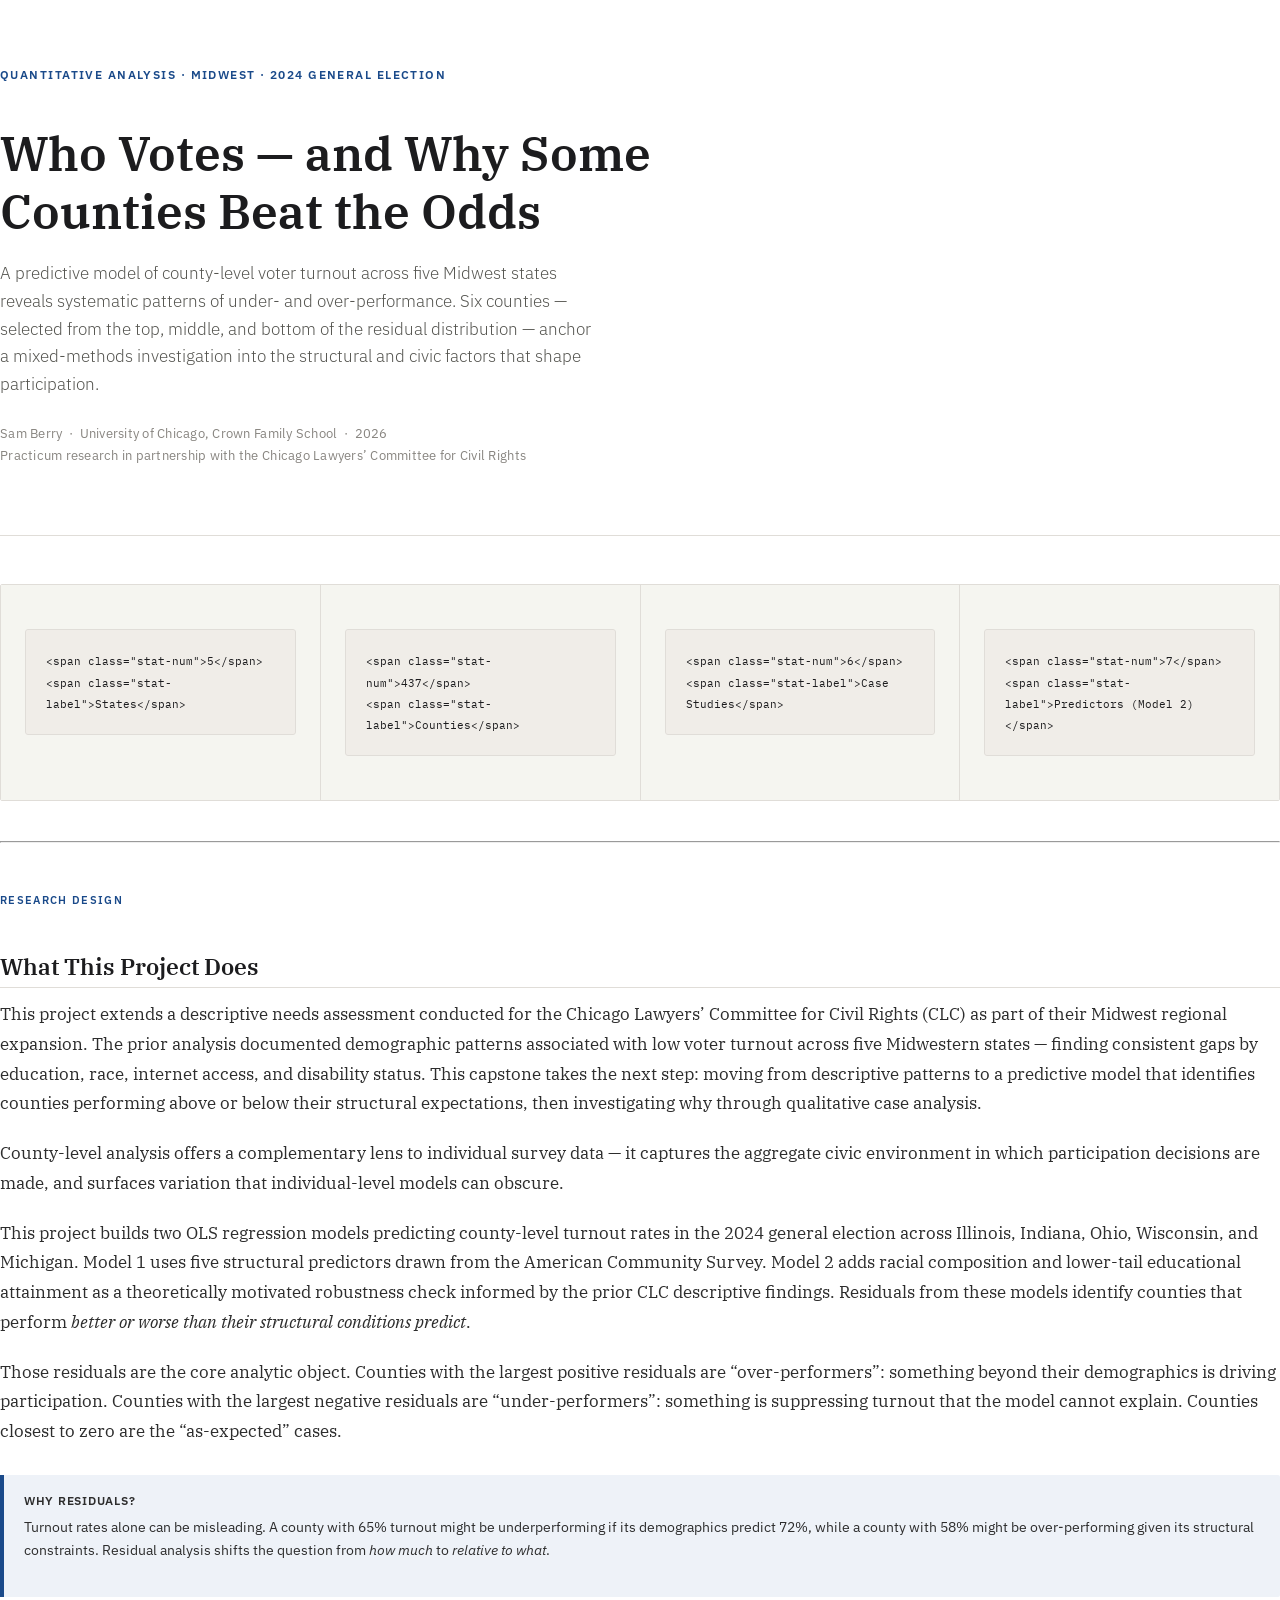
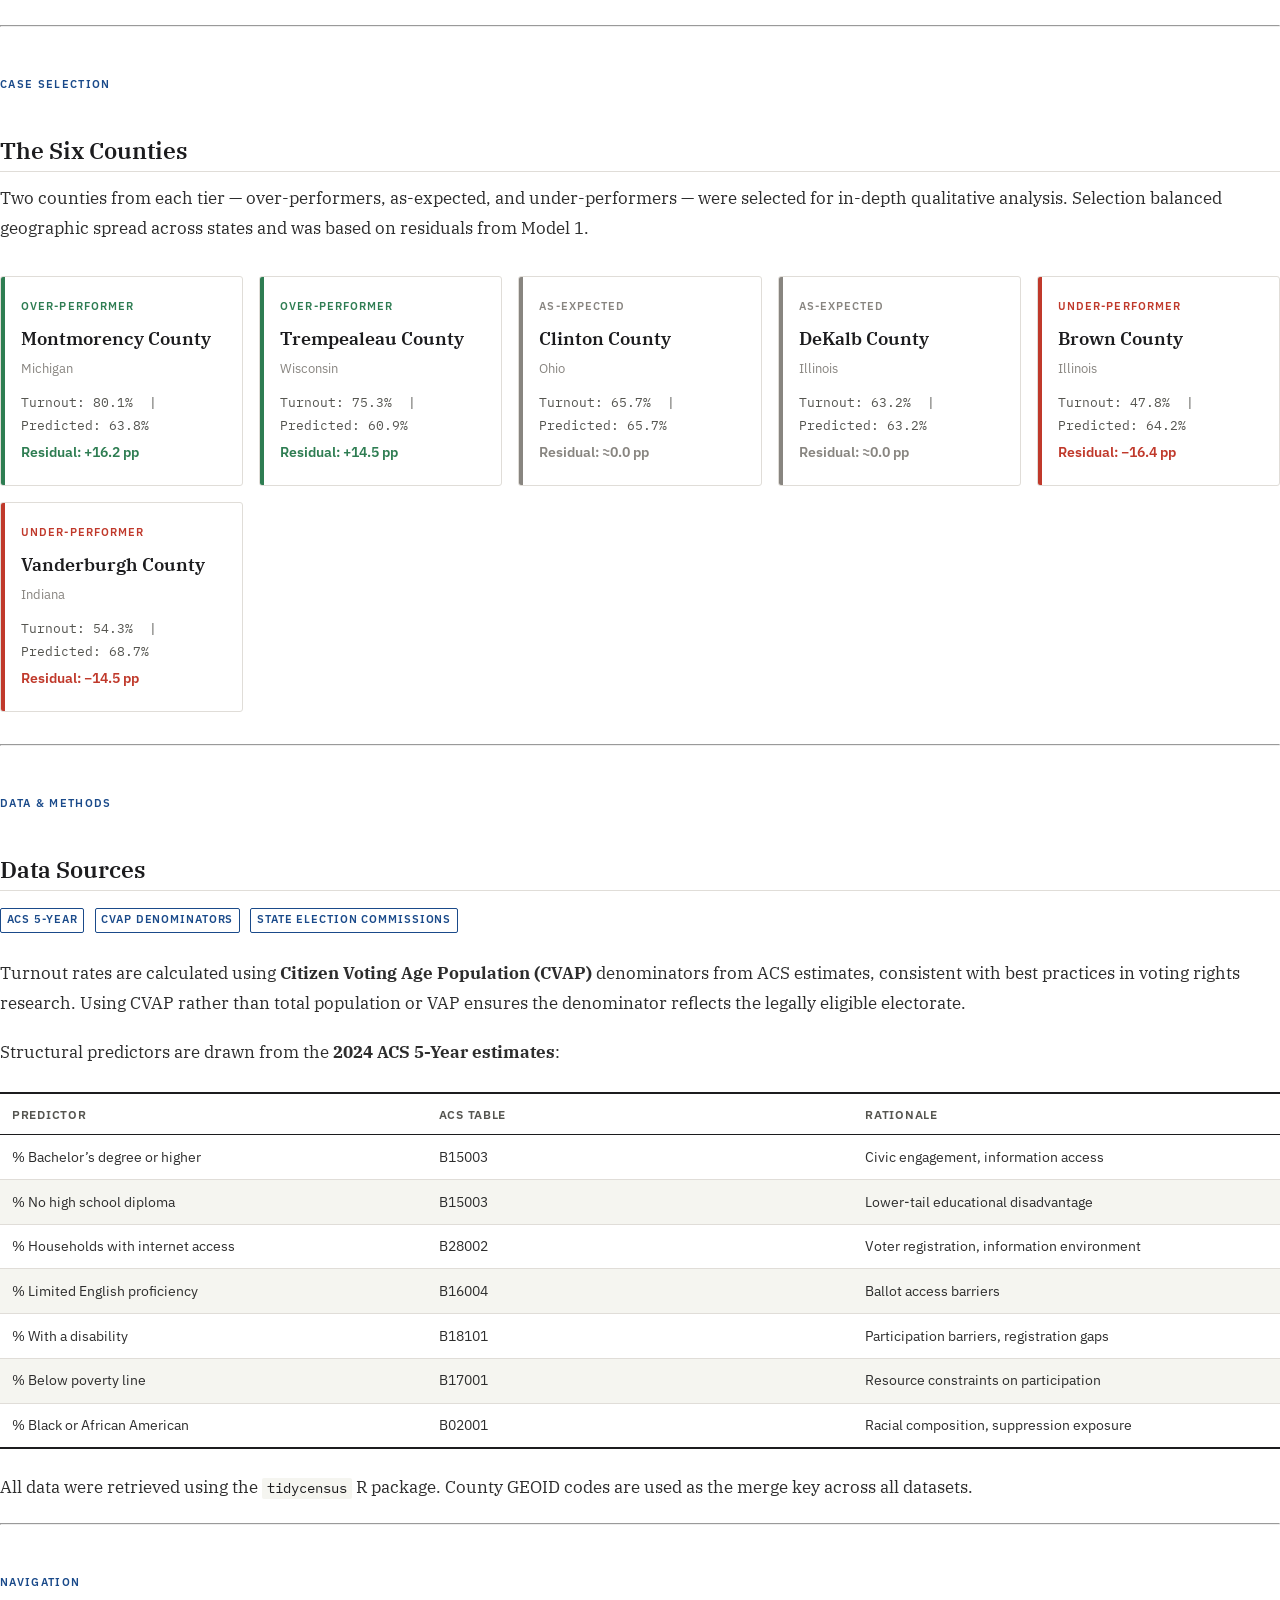
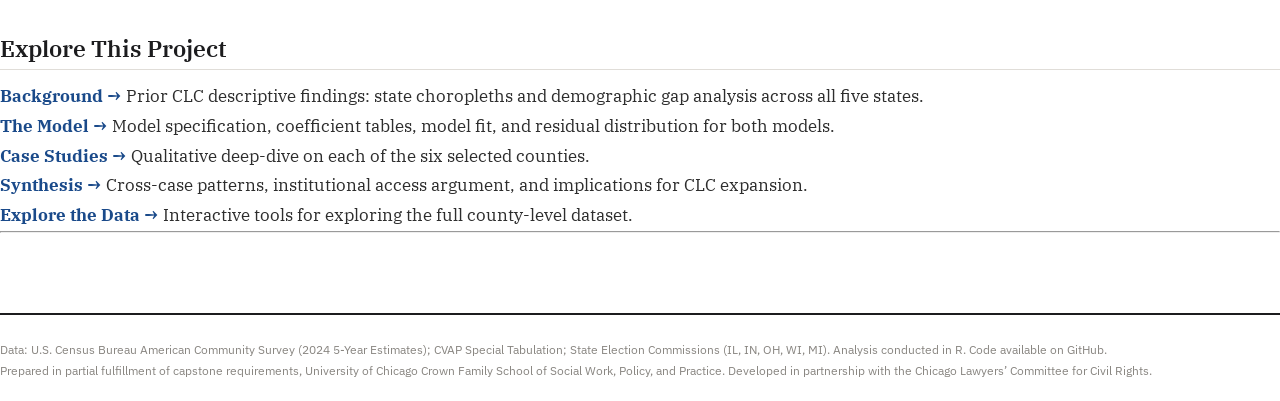
==== docs/index.html @ 11d60433 "added synthesis and background" ====
<!DOCTYPE html>

<html>

<head>

<meta charset="utf-8" />
<meta name="generator" content="pandoc" />
<meta http-equiv="X-UA-Compatible" content="IE=EDGE" />

<meta name="viewport" content="width=device-width, initial-scale=1" />



<title>index.knit</title>

<script src="site_libs/header-attrs-2.30/header-attrs.js"></script>

<style type="text/css">
  code{white-space: pre-wrap;}
  span.smallcaps{font-variant: small-caps;}
  span.underline{text-decoration: underline;}
  div.column{display: inline-block; vertical-align: top; width: 50%;}
  div.hanging-indent{margin-left: 1.5em; text-indent: -1.5em;}
  ul.task-list{list-style: none;}
    </style>







<link rel="stylesheet" href="custom.css" type="text/css" />




</head>

<body>







<div class="site-hero">
<p><span class="kicker">Quantitative Analysis · Midwest · 2024 General
Election</span></p>
<div id="who-votes-and-why-some-counties-beat-the-odds"
class="section level1">
<h1>Who Votes — and Why Some Counties Beat the Odds</h1>
<p class="dek">
A predictive model of county-level voter turnout across five Midwest
states reveals systematic patterns of under- and over-performance. Six
counties — selected from the top, middle, and bottom of the residual
distribution — anchor a mixed-methods investigation into the structural
and civic factors that shape participation.
</p>
<p class="byline">
Sam Berry  ·  University of Chicago, Crown Family School  ·  2026<br>
Practicum research in partnership with the Chicago Lawyers’ Committee
for Civil Rights
</p>
</div>
</div>
<div class="stat-strip">
<div class="stat-item">
<pre><code>&lt;span class=&quot;stat-num&quot;&gt;5&lt;/span&gt;
&lt;span class=&quot;stat-label&quot;&gt;States&lt;/span&gt;</code></pre>
</div>
<div class="stat-item">
<pre><code>&lt;span class=&quot;stat-num&quot;&gt;437&lt;/span&gt;
&lt;span class=&quot;stat-label&quot;&gt;Counties&lt;/span&gt;</code></pre>
</div>
<div class="stat-item">
<pre><code>&lt;span class=&quot;stat-num&quot;&gt;6&lt;/span&gt;
&lt;span class=&quot;stat-label&quot;&gt;Case Studies&lt;/span&gt;</code></pre>
</div>
<div class="stat-item">
<pre><code>&lt;span class=&quot;stat-num&quot;&gt;7&lt;/span&gt;
&lt;span class=&quot;stat-label&quot;&gt;Predictors (Model 2)&lt;/span&gt;</code></pre>
</div>
</div>
<hr />
<p><span class="section-label">Research Design</span></p>
<div id="what-this-project-does" class="section level2">
<h2>What This Project Does</h2>
<p>This project extends a descriptive needs assessment conducted for the
Chicago Lawyers’ Committee for Civil Rights (CLC) as part of their
Midwest regional expansion. The prior analysis documented demographic
patterns associated with low voter turnout across five Midwestern states
— finding consistent gaps by education, race, internet access, and
disability status. This capstone takes the next step: moving from
descriptive patterns to a predictive model that identifies counties
performing above or below their structural expectations, then
investigating why through qualitative case analysis.</p>
<p>County-level analysis offers a complementary lens to individual
survey data — it captures the aggregate civic environment in which
participation decisions are made, and surfaces variation that
individual-level models can obscure.</p>
<p>This project builds two OLS regression models predicting county-level
turnout rates in the 2024 general election across Illinois, Indiana,
Ohio, Wisconsin, and Michigan. Model 1 uses five structural predictors
drawn from the American Community Survey. Model 2 adds racial
composition and lower-tail educational attainment as a theoretically
motivated robustness check informed by the prior CLC descriptive
findings. Residuals from these models identify counties that perform
<em>better or worse than their structural conditions predict</em>.</p>
<p>Those residuals are the core analytic object. Counties with the
largest positive residuals are “over-performers”: something beyond their
demographics is driving participation. Counties with the largest
negative residuals are “under-performers”: something is suppressing
turnout that the model cannot explain. Counties closest to zero are the
“as-expected” cases.</p>
<div class="callout">
<p><strong>Why Residuals?</strong> Turnout rates alone can be
misleading. A county with 65% turnout might be underperforming if its
demographics predict 72%, while a county with 58% might be
over-performing given its structural constraints. Residual analysis
shifts the question from <em>how much</em> to <em>relative to
what</em>.</p>
</div>
<hr />
<p><span class="section-label">Case Selection</span></p>
</div>
<div id="the-six-counties" class="section level2">
<h2>The Six Counties</h2>
<p>Two counties from each tier — over-performers, as-expected, and
under-performers — were selected for in-depth qualitative analysis.
Selection balanced geographic spread across states and was based on
residuals from Model 1.</p>
<div class="county-grid">
<div class="county-card over">
<div class="card-label">
Over-Performer
</div>
<div class="card-name">
Montmorency County
</div>
<div class="card-state">
Michigan
</div>
<div class="card-stat">
Turnout: 80.1%  |  Predicted: 63.8%
</div>
<div class="card-residual">
Residual: +16.2 pp
</div>
</div>
<div class="county-card over">
<div class="card-label">
Over-Performer
</div>
<div class="card-name">
Trempealeau County
</div>
<div class="card-state">
Wisconsin
</div>
<div class="card-stat">
Turnout: 75.3%  |  Predicted: 60.9%
</div>
<div class="card-residual">
Residual: +14.5 pp
</div>
</div>
<div class="county-card middle">
<div class="card-label">
As-Expected
</div>
<div class="card-name">
Clinton County
</div>
<div class="card-state">
Ohio
</div>
<div class="card-stat">
Turnout: 65.7%  |  Predicted: 65.7%
</div>
<div class="card-residual">
Residual: ≈0.0 pp
</div>
</div>
<div class="county-card middle">
<div class="card-label">
As-Expected
</div>
<div class="card-name">
DeKalb County
</div>
<div class="card-state">
Illinois
</div>
<div class="card-stat">
Turnout: 63.2%  |  Predicted: 63.2%
</div>
<div class="card-residual">
Residual: ≈0.0 pp
</div>
</div>
<div class="county-card under">
<div class="card-label">
Under-Performer
</div>
<div class="card-name">
Brown County
</div>
<div class="card-state">
Illinois
</div>
<div class="card-stat">
Turnout: 47.8%  |  Predicted: 64.2%
</div>
<div class="card-residual">
Residual: −16.4 pp
</div>
</div>
<div class="county-card under">
<div class="card-label">
Under-Performer
</div>
<div class="card-name">
Vanderburgh County
</div>
<div class="card-state">
Indiana
</div>
<div class="card-stat">
Turnout: 54.3%  |  Predicted: 68.7%
</div>
<div class="card-residual">
Residual: −14.5 pp
</div>
</div>
</div>
<hr />
<p><span class="section-label">Data &amp; Methods</span></p>
</div>
<div id="data-sources" class="section level2">
<h2>Data Sources</h2>
<p><span class="method-tag">ACS 5-Year</span> <span
class="method-tag">CVAP Denominators</span> <span
class="method-tag">State Election Commissions</span></p>
<p>Turnout rates are calculated using <strong>Citizen Voting Age
Population (CVAP)</strong> denominators from ACS estimates, consistent
with best practices in voting rights research. Using CVAP rather than
total population or VAP ensures the denominator reflects the legally
eligible electorate.</p>
<p>Structural predictors are drawn from the <strong>2024 ACS 5-Year
estimates</strong>:</p>
<table>
<colgroup>
<col width="33%" />
<col width="33%" />
<col width="33%" />
</colgroup>
<thead>
<tr class="header">
<th>Predictor</th>
<th>ACS Table</th>
<th>Rationale</th>
</tr>
</thead>
<tbody>
<tr class="odd">
<td>% Bachelor’s degree or higher</td>
<td>B15003</td>
<td>Civic engagement, information access</td>
</tr>
<tr class="even">
<td>% No high school diploma</td>
<td>B15003</td>
<td>Lower-tail educational disadvantage</td>
</tr>
<tr class="odd">
<td>% Households with internet access</td>
<td>B28002</td>
<td>Voter registration, information environment</td>
</tr>
<tr class="even">
<td>% Limited English proficiency</td>
<td>B16004</td>
<td>Ballot access barriers</td>
</tr>
<tr class="odd">
<td>% With a disability</td>
<td>B18101</td>
<td>Participation barriers, registration gaps</td>
</tr>
<tr class="even">
<td>% Below poverty line</td>
<td>B17001</td>
<td>Resource constraints on participation</td>
</tr>
<tr class="odd">
<td>% Black or African American</td>
<td>B02001</td>
<td>Racial composition, suppression exposure</td>
</tr>
</tbody>
</table>
<p>All data were retrieved using the <code>tidycensus</code> R package.
County GEOID codes are used as the merge key across all datasets.</p>
<hr />
<p><span class="section-label">Navigation</span></p>
</div>
<div id="explore-this-project" class="section level2">
<h2>Explore This Project</h2>
<ul>
<li><strong><a href="descriptive.html">Background →</a></strong> Prior
CLC descriptive findings: state choropleths and demographic gap analysis
across all five states.</li>
<li><strong><a href="model.html">The Model →</a></strong> Model
specification, coefficient tables, model fit, and residual distribution
for both models.</li>
<li><strong><a href="case-studies.html">Case Studies →</a></strong>
Qualitative deep-dive on each of the six selected counties.</li>
<li><strong><a href="synthesis.html">Synthesis →</a></strong> Cross-case
patterns, institutional access argument, and implications for CLC
expansion.</li>
<li><strong><a href="explore.html">Explore the Data →</a></strong>
Interactive tools for exploring the full county-level dataset.</li>
</ul>
<hr />
<div class="site-footer">
<p>Data: U.S. Census Bureau American Community Survey (2024 5-Year
Estimates); CVAP Special Tabulation; State Election Commissions (IL, IN,
OH, WI, MI). Analysis conducted in R. Code available on
<a href="https://github.com/Smlfberry/midwestturnout">GitHub</a>.<br>
Prepared in partial fulfillment of capstone requirements, University of
Chicago Crown Family School of Social Work, Policy, and Practice.
Developed in partnership with the Chicago Lawyers’ Committee for Civil
Rights.</p>
</div>
</div>



<!-- code folding -->


<!-- dynamically load mathjax for compatibility with self-contained -->
<script>
  (function () {
    var script = document.createElement("script");
    script.type = "text/javascript";
    script.src  = "https://mathjax.rstudio.com/latest/MathJax.js?config=TeX-AMS-MML_HTMLorMML";
    document.getElementsByTagName("head")[0].appendChild(script);
  })();
</script>

</body>
</html>
---- docs/custom.css ----
/* ============================================================
   Midwest Voter Turnout — Policy Research Portfolio Style
   Clean, rigorous, professional. Data journalism meets academic.
   ============================================================ */

@import url('https://fonts.googleapis.com/css2?family=IBM+Plex+Sans:ital,wght@0,300;0,400;0,500;0,600;1,400&family=IBM+Plex+Serif:ital,wght@0,400;0,600;1,400&family=IBM+Plex+Mono:wght@400;500&display=swap');

/* === TOKENS === */
:root {
  --ink:         #1c1c1e;
  --page:        #ffffff;
  --page-alt:    #f5f5f0;
  --accent:      #1a4a8a;      /* institutional navy */
  --accent2:     #c0392b;      /* alert / underperformer */
  --accent3:     #2e7d52;      /* positive / overperformer */
  --neutral:     #888580;
  --rule:        #e0ddd8;
  --text-body:   #2d2d2d;
  --text-mid:    #555550;
  --text-light:  #888580;
  --mono:        'IBM Plex Mono', monospace;
  --sans:        'IBM Plex Sans', system-ui, sans-serif;
  --serif:       'IBM Plex Serif', Georgia, serif;
  --max-w:       820px;
  --gutter:      2rem;
}

/* === RESET & BASE === */
*, *::before, *::after { box-sizing: border-box; margin: 0; padding: 0; }

body {
  font-family: var(--serif);
  font-size: 1.0625rem;
  line-height: 1.75;
  color: var(--text-body);
  background: var(--page);
  -webkit-font-smoothing: antialiased;
}

/* === NAVBAR — override Bootstrap === */
.navbar {
  background: var(--ink) !important;
  border: none !important;
  border-bottom: 3px solid var(--accent) !important;
  border-radius: 0 !important;
  padding: 0 var(--gutter);
  font-family: var(--sans);
  min-height: 56px;
}

.navbar-brand {
  color: #ffffff !important;
  font-family: var(--sans);
  font-weight: 600;
  font-size: 0.95rem;
  letter-spacing: 0.04em;
  text-transform: uppercase;
}

.navbar-nav > li > a {
  color: rgba(255,255,255,0.75) !important;
  font-family: var(--sans);
  font-size: 0.85rem;
  font-weight: 400;
  letter-spacing: 0.03em;
  padding: 18px 14px !important;
  transition: color 0.15s ease;
}

.navbar-nav > li > a:hover,
.navbar-nav > li.active > a {
  color: #ffffff !important;
  background: transparent !important;
  border-bottom: 3px solid var(--accent);
}

.navbar-toggle .icon-bar { background: #ffffff; }

/* === PAGE WRAPPER === */
.container-fluid.main-container {
  max-width: var(--max-w);
  margin: 0 auto;
  padding: 3rem var(--gutter) 5rem;
}

/* === HERO / LANDING === */
.site-hero {
  padding: 4rem 0 3rem;
  border-bottom: 1px solid var(--rule);
  margin-bottom: 3rem;
}

.site-hero .kicker {
  font-family: var(--sans);
  font-size: 0.75rem;
  font-weight: 600;
  letter-spacing: 0.12em;
  text-transform: uppercase;
  color: var(--accent);
  margin-bottom: 1rem;
  display: block;
}

.site-hero h1 {
  font-family: var(--serif);
  font-size: clamp(2rem, 5vw, 3rem);
  font-weight: 600;
  line-height: 1.2;
  color: var(--ink);
  margin-bottom: 1.25rem;
  max-width: 680px;
}

.site-hero .dek {
  font-family: var(--sans);
  font-size: 1.05rem;
  font-weight: 300;
  line-height: 1.65;
  color: var(--text-mid);
  max-width: 600px;
  margin-bottom: 1.5rem;
}

.site-hero .byline {
  font-family: var(--sans);
  font-size: 0.8rem;
  color: var(--text-light);
  letter-spacing: 0.02em;
}

/* === STAT STRIP === */
.stat-strip {
  display: flex;
  gap: 0;
  border: 1px solid var(--rule);
  border-radius: 2px;
  margin: 2.5rem 0;
  overflow: hidden;
}

.stat-item {
  flex: 1;
  padding: 1.25rem 1.5rem;
  border-right: 1px solid var(--rule);
  background: var(--page-alt);
}

.stat-item:last-child { border-right: none; }

.stat-item .stat-num {
  font-family: var(--sans);
  font-size: 1.75rem;
  font-weight: 600;
  color: var(--accent);
  line-height: 1;
  display: block;
  margin-bottom: 0.3rem;
}

.stat-item .stat-label {
  font-family: var(--sans);
  font-size: 0.72rem;
  font-weight: 500;
  letter-spacing: 0.06em;
  text-transform: uppercase;
  color: var(--text-light);
}

/* === SECTION HEADINGS === */
h1, h2, h3, h4, h5, h6 {
  font-family: var(--serif);
  color: var(--ink);
  margin-top: 2.5rem;
  margin-bottom: 0.75rem;
  line-height: 1.3;
}

h1 { font-size: 2rem; font-weight: 600; }
h2 { font-size: 1.45rem; font-weight: 600; border-bottom: 1px solid var(--rule); padding-bottom: 0.4rem; }
h3 { font-size: 1.15rem; font-weight: 600; font-style: italic; }
h4 { font-size: 0.95rem; font-family: var(--sans); font-weight: 600; letter-spacing: 0.04em; text-transform: uppercase; color: var(--text-mid); }

/* Section label / overline */
.section-label {
  font-family: var(--sans);
  font-size: 0.7rem;
  font-weight: 600;
  letter-spacing: 0.12em;
  text-transform: uppercase;
  color: var(--accent);
  display: block;
  margin-bottom: 0.4rem;
  margin-top: 3rem;
}

p { margin-bottom: 1.25rem; }

a {
  color: var(--accent);
  text-decoration: none;
  border-bottom: 1px solid transparent;
  transition: border-color 0.15s;
}
a:hover { border-bottom-color: var(--accent); }

/* === CALLOUT BOXES === */
.callout {
  border-left: 4px solid var(--accent);
  background: #eef2f8;
  padding: 1rem 1.25rem;
  margin: 1.75rem 0;
  font-family: var(--sans);
  font-size: 0.9rem;
  line-height: 1.6;
  color: var(--text-body);
  border-radius: 0 2px 2px 0;
}

.callout.finding {
  border-left-color: var(--accent3);
  background: #eef5f1;
}

.callout.warning {
  border-left-color: var(--accent2);
  background: #fdf2f1;
}

.callout strong {
  font-family: var(--sans);
  font-weight: 600;
  display: block;
  margin-bottom: 0.25rem;
  font-size: 0.78rem;
  letter-spacing: 0.06em;
  text-transform: uppercase;
}

/* === COUNTY CARDS === */
.county-grid {
  display: grid;
  grid-template-columns: repeat(auto-fit, minmax(240px, 1fr));
  gap: 1rem;
  margin: 2rem 0;
}

.county-card {
  border: 1px solid var(--rule);
  border-radius: 3px;
  padding: 1.25rem;
  background: var(--page);
  position: relative;
  overflow: hidden;
}

.county-card::before {
  content: '';
  position: absolute;
  top: 0; left: 0;
  width: 4px;
  height: 100%;
}

.county-card.over::before  { background: var(--accent3); }
.county-card.middle::before { background: var(--neutral); }
.county-card.under::before  { background: var(--accent2); }

.county-card .card-label {
  font-family: var(--sans);
  font-size: 0.68rem;
  font-weight: 600;
  letter-spacing: 0.1em;
  text-transform: uppercase;
  color: var(--text-light);
  margin-bottom: 0.5rem;
}

.county-card.over  .card-label { color: var(--accent3); }
.county-card.under .card-label { color: var(--accent2); }

.county-card .card-name {
  font-family: var(--serif);
  font-size: 1.1rem;
  font-weight: 600;
  color: var(--ink);
  margin-bottom: 0.2rem;
}

.county-card .card-state {
  font-family: var(--sans);
  font-size: 0.8rem;
  color: var(--text-light);
  margin-bottom: 0.75rem;
}

.county-card .card-stat {
  font-family: var(--mono);
  font-size: 0.82rem;
  color: var(--text-mid);
  margin-bottom: 0.2rem;
}

.county-card .card-residual {
  font-family: var(--sans);
  font-size: 0.85rem;
  font-weight: 600;
}

.county-card.over  .card-residual { color: var(--accent3); }
.county-card.under .card-residual { color: var(--accent2); }
.county-card.middle .card-residual { color: var(--neutral); }

/* === TABLES === */
table {
  width: 100%;
  border-collapse: collapse;
  font-family: var(--sans);
  font-size: 0.875rem;
  margin: 1.5rem 0;
}

thead {
  border-top: 2px solid var(--ink);
  border-bottom: 1px solid var(--ink);
}

thead th {
  padding: 0.6rem 0.75rem;
  text-align: left;
  font-weight: 600;
  font-size: 0.75rem;
  letter-spacing: 0.06em;
  text-transform: uppercase;
  color: var(--text-mid);
}

tbody tr { border-bottom: 1px solid var(--rule); }
tbody tr:last-child { border-bottom: 2px solid var(--ink); }

tbody td {
  padding: 0.6rem 0.75rem;
  vertical-align: top;
  color: var(--text-body);
}

tbody tr:nth-child(even) td { background: var(--page-alt); }

/* Numeric columns */
td.num, th.num { text-align: right; font-family: var(--mono); }

/* === CODE / MONO === */
code {
  font-family: var(--mono);
  font-size: 0.82em;
  background: var(--page-alt);
  padding: 0.1em 0.35em;
  border-radius: 2px;
  color: var(--ink);
}

pre {
  background: #f0ede8;
  border: 1px solid var(--rule);
  border-radius: 3px;
  padding: 1.25rem;
  overflow-x: auto;
  font-family: var(--mono);
  font-size: 0.825rem;
  line-height: 1.6;
  margin: 1.5rem 0;
}

pre code { background: none; padding: 0; }

/* === FIGURES === */
.figure, figure {
  margin: 2rem 0;
  text-align: center;
}

.figure img, figure img {
  max-width: 100%;
  height: auto;
  border: 1px solid var(--rule);
  display: block;
  margin: 0 auto;
}

figcaption, .figure-caption, .caption {
  font-family: var(--sans);
  font-size: 0.8rem;
  color: var(--text-light);
  margin-top: 0.6rem;
  line-height: 1.5;
  text-align: left;
}

/* === SHINYLIVE EMBED === */
.shiny-frame-wrapper {
  border: 1px solid var(--rule);
  border-radius: 3px;
  overflow: hidden;
  margin: 2rem 0;
  background: var(--page-alt);
}

.shiny-frame-wrapper iframe {
  width: 100%;
  border: none;
  display: block;
}

.shiny-caption {
  font-family: var(--sans);
  font-size: 0.78rem;
  color: var(--text-light);
  padding: 0.6rem 1rem;
  border-top: 1px solid var(--rule);
  background: var(--page);
}

/* === METHODOLOGY BADGE === */
.method-tag {
  display: inline-block;
  font-family: var(--sans);
  font-size: 0.7rem;
  font-weight: 600;
  letter-spacing: 0.08em;
  text-transform: uppercase;
  color: var(--accent);
  border: 1px solid var(--accent);
  padding: 0.15em 0.5em;
  border-radius: 2px;
  margin-right: 0.4rem;
  margin-bottom: 0.4rem;
}

/* === FOOTER === */
.site-footer {
  margin-top: 5rem;
  padding-top: 1.5rem;
  border-top: 2px solid var(--ink);
  font-family: var(--sans);
  font-size: 0.78rem;
  color: var(--text-light);
  line-height: 1.7;
}

.site-footer a { color: var(--text-light); }

/* === RESPONSIVE === */
@media (max-width: 640px) {
  :root { --gutter: 1.25rem; }
  .stat-strip { flex-direction: column; }
  .stat-item { border-right: none; border-bottom: 1px solid var(--rule); }
  .county-grid { grid-template-columns: 1fr; }
  h1 { font-size: 1.6rem; }
}
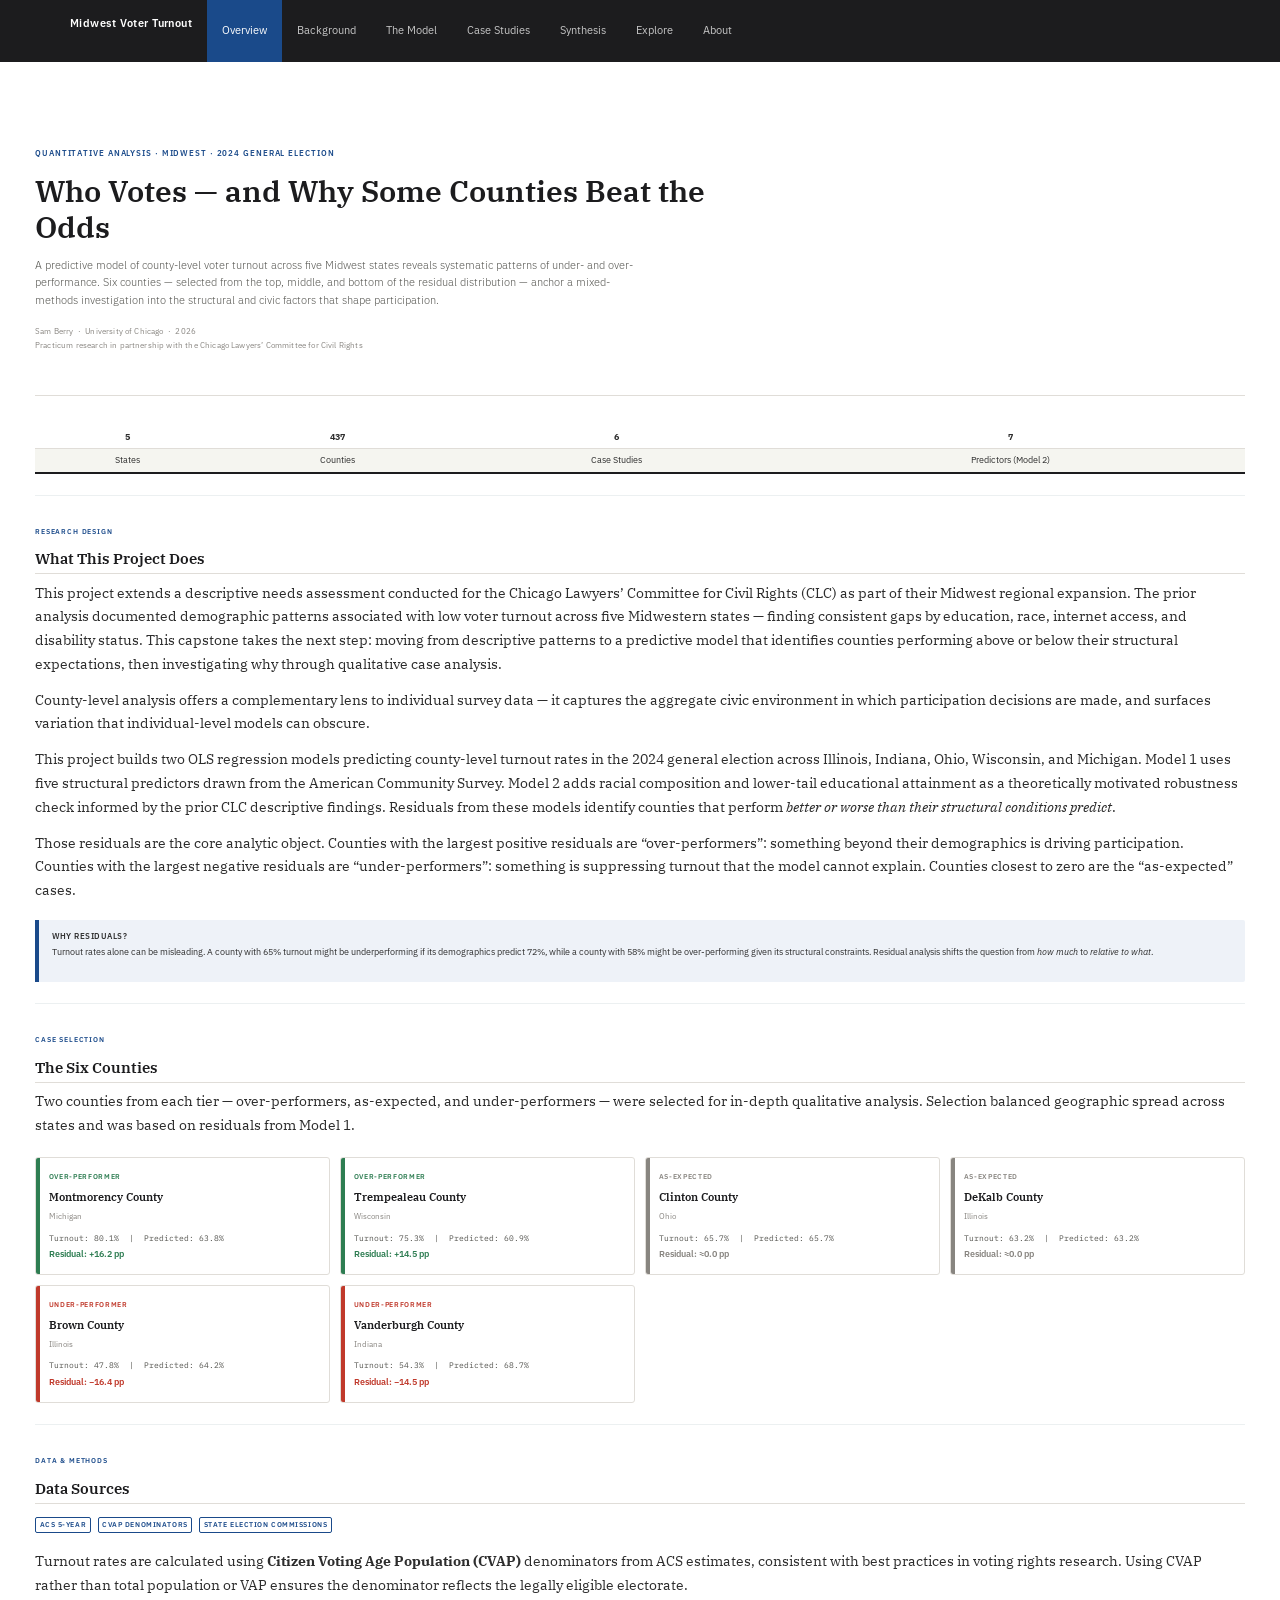
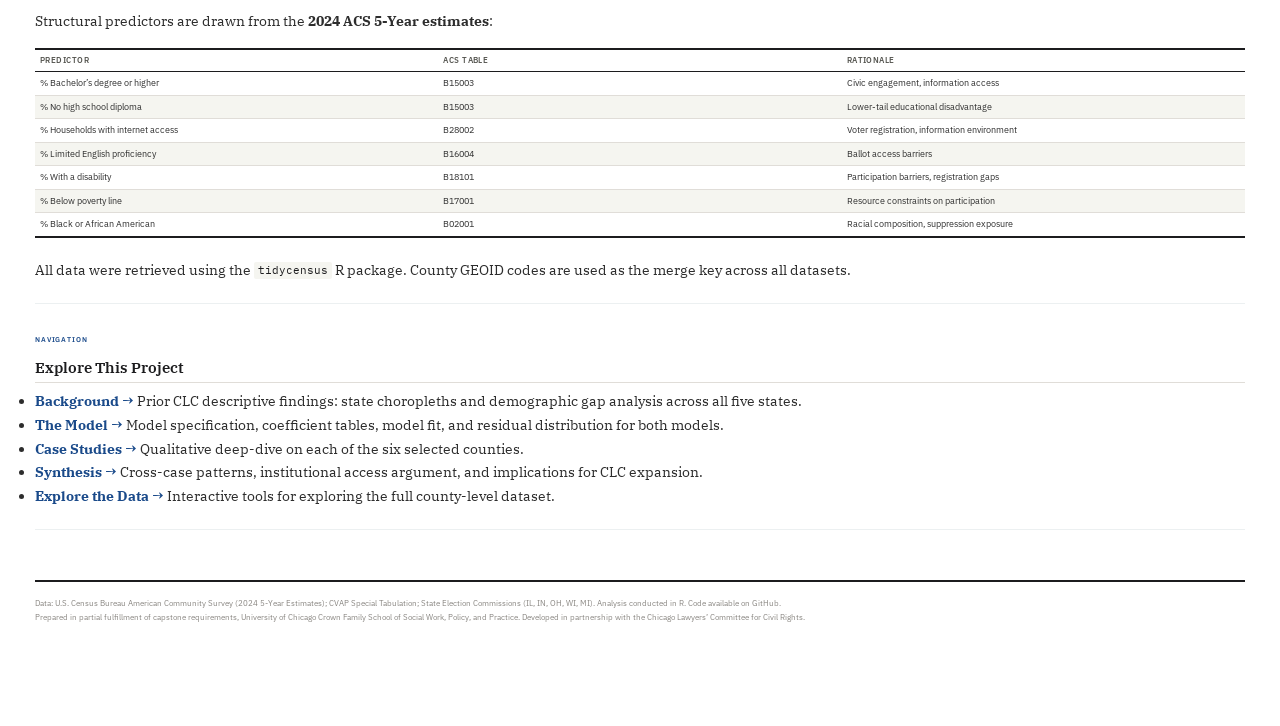
==== commit a9708eaa: "cleaned up" ====
--- a/docs/index.html
+++ b/docs/index.html
@@ -8,13 +8,28 @@
 <meta name="generator" content="pandoc" />
 <meta http-equiv="X-UA-Compatible" content="IE=EDGE" />
 
+
+
+
+<title>index.knit</title>
+
+<script src="site_libs/header-attrs-2.30/header-attrs.js"></script>
+<script src="site_libs/jquery-3.6.0/jquery-3.6.0.min.js"></script>
 <meta name="viewport" content="width=device-width, initial-scale=1" />
-
-
-
-<title>index.knit</title>
-
-<script src="site_libs/header-attrs-2.30/header-attrs.js"></script>
+<link href="site_libs/bootstrap-3.3.5/css/flatly.min.css" rel="stylesheet" />
+<script src="site_libs/bootstrap-3.3.5/js/bootstrap.min.js"></script>
+<script src="site_libs/bootstrap-3.3.5/shim/html5shiv.min.js"></script>
+<script src="site_libs/bootstrap-3.3.5/shim/respond.min.js"></script>
+<style>h1 {font-size: 34px;}
+       h1.title {font-size: 38px;}
+       h2 {font-size: 30px;}
+       h3 {font-size: 24px;}
+       h4 {font-size: 18px;}
+       h5 {font-size: 16px;}
+       h6 {font-size: 12px;}
+       code {color: inherit; background-color: rgba(0, 0, 0, 0.04);}
+       pre:not([class]) { background-color: white }</style>
+<script src="site_libs/navigation-1.1/tabsets.js"></script>
 
 <style type="text/css">
   code{white-space: pre-wrap;}
@@ -35,15 +50,222 @@
 
 
 
+<style type = "text/css">
+.main-container {
+  max-width: 940px;
+  margin-left: auto;
+  margin-right: auto;
+}
+img {
+  max-width:100%;
+}
+.tabbed-pane {
+  padding-top: 12px;
+}
+.html-widget {
+  margin-bottom: 20px;
+}
+button.code-folding-btn:focus {
+  outline: none;
+}
+summary {
+  display: list-item;
+}
+details > summary > p:only-child {
+  display: inline;
+}
+pre code {
+  padding: 0;
+}
+</style>
+
+
+<style type="text/css">
+.dropdown-submenu {
+  position: relative;
+}
+.dropdown-submenu>.dropdown-menu {
+  top: 0;
+  left: 100%;
+  margin-top: -6px;
+  margin-left: -1px;
+  border-radius: 0 6px 6px 6px;
+}
+.dropdown-submenu:hover>.dropdown-menu {
+  display: block;
+}
+.dropdown-submenu>a:after {
+  display: block;
+  content: " ";
+  float: right;
+  width: 0;
+  height: 0;
+  border-color: transparent;
+  border-style: solid;
+  border-width: 5px 0 5px 5px;
+  border-left-color: #cccccc;
+  margin-top: 5px;
+  margin-right: -10px;
+}
+.dropdown-submenu:hover>a:after {
+  border-left-color: #adb5bd;
+}
+.dropdown-submenu.pull-left {
+  float: none;
+}
+.dropdown-submenu.pull-left>.dropdown-menu {
+  left: -100%;
+  margin-left: 10px;
+  border-radius: 6px 0 6px 6px;
+}
+</style>
+
+<script type="text/javascript">
+// manage active state of menu based on current page
+$(document).ready(function () {
+  // active menu anchor
+  href = window.location.pathname
+  href = href.substr(href.lastIndexOf('/') + 1)
+  if (href === "")
+    href = "index.html";
+  var menuAnchor = $('a[href="' + href + '"]');
+
+  // mark the anchor link active (and if it's in a dropdown, also mark that active)
+  var dropdown = menuAnchor.closest('li.dropdown');
+  if (window.bootstrap) { // Bootstrap 4+
+    menuAnchor.addClass('active');
+    dropdown.find('> .dropdown-toggle').addClass('active');
+  } else { // Bootstrap 3
+    menuAnchor.parent().addClass('active');
+    dropdown.addClass('active');
+  }
+
+  // Navbar adjustments
+  var navHeight = $(".navbar").first().height() + 15;
+  var style = document.createElement('style');
+  var pt = "padding-top: " + navHeight + "px; ";
+  var mt = "margin-top: -" + navHeight + "px; ";
+  var css = "";
+  // offset scroll position for anchor links (for fixed navbar)
+  for (var i = 1; i <= 6; i++) {
+    css += ".section h" + i + "{ " + pt + mt + "}\n";
+  }
+  style.innerHTML = "body {" + pt + "padding-bottom: 40px; }\n" + css;
+  document.head.appendChild(style);
+});
+</script>
+
+<!-- tabsets -->
+
+<style type="text/css">
+.tabset-dropdown > .nav-tabs {
+  display: inline-table;
+  max-height: 500px;
+  min-height: 44px;
+  overflow-y: auto;
+  border: 1px solid #ddd;
+  border-radius: 4px;
+}
+
+.tabset-dropdown > .nav-tabs > li.active:before, .tabset-dropdown > .nav-tabs.nav-tabs-open:before {
+  content: "\e259";
+  font-family: 'Glyphicons Halflings';
+  display: inline-block;
+  padding: 10px;
+  border-right: 1px solid #ddd;
+}
+
+.tabset-dropdown > .nav-tabs.nav-tabs-open > li.active:before {
+  content: "\e258";
+  font-family: 'Glyphicons Halflings';
+  border: none;
+}
+
+.tabset-dropdown > .nav-tabs > li.active {
+  display: block;
+}
+
+.tabset-dropdown > .nav-tabs > li > a,
+.tabset-dropdown > .nav-tabs > li > a:focus,
+.tabset-dropdown > .nav-tabs > li > a:hover {
+  border: none;
+  display: inline-block;
+  border-radius: 4px;
+  background-color: transparent;
+}
+
+.tabset-dropdown > .nav-tabs.nav-tabs-open > li {
+  display: block;
+  float: none;
+}
+
+.tabset-dropdown > .nav-tabs > li {
+  display: none;
+}
+</style>
+
+<!-- code folding -->
+
+
+
 
 </head>
 
 <body>
 
 
-
-
-
+<div class="container-fluid main-container">
+
+
+
+
+<div class="navbar navbar-default  navbar-fixed-top" role="navigation">
+  <div class="container">
+    <div class="navbar-header">
+      <button type="button" class="navbar-toggle collapsed" data-toggle="collapse" data-bs-toggle="collapse" data-target="#navbar" data-bs-target="#navbar">
+        <span class="icon-bar"></span>
+        <span class="icon-bar"></span>
+        <span class="icon-bar"></span>
+      </button>
+      <a class="navbar-brand" href="index.html">Midwest Voter Turnout</a>
+    </div>
+    <div id="navbar" class="navbar-collapse collapse">
+      <ul class="nav navbar-nav">
+        <li>
+  <a href="index.html">Overview</a>
+</li>
+<li>
+  <a href="descriptive.html">Background</a>
+</li>
+<li>
+  <a href="model.html">The Model</a>
+</li>
+<li>
+  <a href="case-studies.html">Case Studies</a>
+</li>
+<li>
+  <a href="synthesis.html">Synthesis</a>
+</li>
+<li>
+  <a href="explore.html">Explore</a>
+</li>
+<li>
+  <a href="about.html">About</a>
+</li>
+      </ul>
+      <ul class="nav navbar-nav navbar-right">
+        
+      </ul>
+    </div><!--/.nav-collapse -->
+  </div><!--/.container -->
+</div><!--/.navbar -->
+
+<div id="header">
+
+
+
+
+</div>
 
 
 <div class="site-hero">
@@ -60,30 +282,27 @@
 and civic factors that shape participation.
 </p>
 <p class="byline">
-Sam Berry  ·  University of Chicago, Crown Family School  ·  2026<br>
-Practicum research in partnership with the Chicago Lawyers’ Committee
-for Civil Rights
+Sam Berry  ·  University of Chicago  ·  2026<br> Practicum research in
+partnership with the Chicago Lawyers’ Committee for Civil Rights
 </p>
 </div>
 </div>
-<div class="stat-strip">
-<div class="stat-item">
-<pre><code>&lt;span class=&quot;stat-num&quot;&gt;5&lt;/span&gt;
-&lt;span class=&quot;stat-label&quot;&gt;States&lt;/span&gt;</code></pre>
-</div>
-<div class="stat-item">
-<pre><code>&lt;span class=&quot;stat-num&quot;&gt;437&lt;/span&gt;
-&lt;span class=&quot;stat-label&quot;&gt;Counties&lt;/span&gt;</code></pre>
-</div>
-<div class="stat-item">
-<pre><code>&lt;span class=&quot;stat-num&quot;&gt;6&lt;/span&gt;
-&lt;span class=&quot;stat-label&quot;&gt;Case Studies&lt;/span&gt;</code></pre>
-</div>
-<div class="stat-item">
-<pre><code>&lt;span class=&quot;stat-num&quot;&gt;7&lt;/span&gt;
-&lt;span class=&quot;stat-label&quot;&gt;Predictors (Model 2)&lt;/span&gt;</code></pre>
-</div>
-</div>
+<table>
+<tbody>
+<tr class="odd">
+<td align="center"><strong>5</strong></td>
+<td align="center"><strong>437</strong></td>
+<td align="center"><strong>6</strong></td>
+<td align="center"><strong>7</strong></td>
+</tr>
+<tr class="even">
+<td align="center">States</td>
+<td align="center">Counties</td>
+<td align="center">Case Studies</td>
+<td align="center">Predictors (Model 2)</td>
+</tr>
+</tbody>
+</table>
 <hr />
 <p><span class="section-label">Research Design</span></p>
 <div id="what-this-project-does" class="section level2">
@@ -339,6 +558,36 @@
 
 
 
+
+</div>
+
+<script>
+
+// add bootstrap table styles to pandoc tables
+function bootstrapStylePandocTables() {
+  $('tr.odd').parent('tbody').parent('table').addClass('table table-condensed');
+}
+$(document).ready(function () {
+  bootstrapStylePandocTables();
+});
+
+
+</script>
+
+<!-- tabsets -->
+
+<script>
+$(document).ready(function () {
+  window.buildTabsets("TOC");
+});
+
+$(document).ready(function () {
+  $('.tabset-dropdown > .nav-tabs > li').click(function () {
+    $(this).parent().toggleClass('nav-tabs-open');
+  });
+});
+</script>
+
 <!-- code folding -->
 
 
--- a/docs/site_libs/bootstrap-3.3.5/css/flatly.min.css
+++ b/docs/site_libs/bootstrap-3.3.5/css/flatly.min.css
@@ -0,0 +1,30 @@
+@font-face {
+  font-family: 'Lato';
+  font-style: normal;
+  font-weight: 400;
+  src: url(fonts/Lato.ttf) format('truetype');
+}
+@font-face {
+  font-family: 'Lato';
+  font-style: normal;
+  font-weight: 700;
+  src: url(fonts/LatoBold.ttf) format('truetype');
+}
+@font-face {
+  font-family: 'Lato';
+  font-style: italic;
+  font-weight: 400;
+  src: url(fonts/LatoItalic.ttf) format('truetype');
+}
+
+/*!
+ * bootswatch v3.3.6
+ * Homepage: http://bootswatch.com
+ * Copyright 2012-2015 Thomas Park
+ * Licensed under MIT
+ * Based on Bootstrap
+*//*!
+ * Bootstrap v3.3.6 (http://getbootstrap.com)
+ * Copyright 2011-2015 Twitter, Inc.
+ * Licensed under MIT (https://github.com/twbs/bootstrap/blob/master/LICENSE)
+ *//*! normalize.css v3.0.3 | MIT License | github.com/necolas/normalize.css */html{font-family:sans-serif;-ms-text-size-adjust:100%;-webkit-text-size-adjust:100%}body{margin:0}article,aside,details,figcaption,figure,footer,header,hgroup,main,menu,nav,section,summary{display:block}audio,canvas,progress,video{display:inline-block;vertical-align:baseline}audio:not([controls]){display:none;height:0}[hidden],template{display:none}a{background-color:transparent}a:active,a:hover{outline:0}abbr[title]{border-bottom:1px dotted}b,strong{font-weight:bold}dfn{font-style:italic}h1{font-size:2em;margin:0.67em 0}mark{background:#ff0;color:#000}small{font-size:80%}sub,sup{font-size:75%;line-height:0;position:relative;vertical-align:baseline}sup{top:-0.5em}sub{bottom:-0.25em}img{border:0}svg:not(:root){overflow:hidden}figure{margin:1em 40px}hr{-webkit-box-sizing:content-box;-moz-box-sizing:content-box;box-sizing:content-box;height:0}pre{overflow:auto}code,kbd,pre,samp{font-family:monospace, monospace;font-size:1em}button,input,optgroup,select,textarea{color:inherit;font:inherit;margin:0}button{overflow:visible}button,select{text-transform:none}button,html input[type="button"],input[type="reset"],input[type="submit"]{-webkit-appearance:button;cursor:pointer}button[disabled],html input[disabled]{cursor:default}button::-moz-focus-inner,input::-moz-focus-inner{border:0;padding:0}input{line-height:normal}input[type="checkbox"],input[type="radio"]{-webkit-box-sizing:border-box;-moz-box-sizing:border-box;box-sizing:border-box;padding:0}input[type="number"]::-webkit-inner-spin-button,input[type="number"]::-webkit-outer-spin-button{height:auto}input[type="search"]{-webkit-appearance:textfield;-webkit-box-sizing:content-box;-moz-box-sizing:content-box;box-sizing:content-box}input[type="search"]::-webkit-search-cancel-button,input[type="search"]::-webkit-search-decoration{-webkit-appearance:none}fieldset{border:1px solid #c0c0c0;margin:0 2px;padding:0.35em 0.625em 0.75em}legend{border:0;padding:0}textarea{overflow:auto}optgroup{font-weight:bold}table{border-collapse:collapse;border-spacing:0}td,th{padding:0}/*! Source: https://github.com/h5bp/html5-boilerplate/blob/master/src/css/main.css */@media print{*,*:before,*:after{background:transparent !important;color:#000 !important;-webkit-box-shadow:none !important;box-shadow:none !important;text-shadow:none !important}a,a:visited{text-decoration:underline}a[href]:after{content:" (" attr(href) ")"}abbr[title]:after{content:" (" attr(title) ")"}a[href^="#"]:after,a[href^="javascript:"]:after{content:""}pre,blockquote{border:1px solid #999;page-break-inside:avoid}thead{display:table-header-group}tr,img{page-break-inside:avoid}img{max-width:100% !important}p,h2,h3{orphans:3;widows:3}h2,h3{page-break-after:avoid}.navbar{display:none}.btn>.caret,.dropup>.btn>.caret{border-top-color:#000 !important}.label{border:1px solid #000}.table{border-collapse:collapse !important}.table td,.table th{background-color:#fff !important}.table-bordered th,.table-bordered td{border:1px solid #ddd !important}}@font-face{font-family:'Glyphicons Halflings';src:url('../fonts/glyphicons-halflings-regular.eot');src:url('../fonts/glyphicons-halflings-regular.eot?#iefix') format('embedded-opentype'),url('../fonts/glyphicons-halflings-regular.woff') format('woff'),url('../fonts/glyphicons-halflings-regular.ttf') format('truetype'),url('../fonts/glyphicons-halflings-regular.svg#glyphicons_halflingsregular') format('svg')}.glyphicon{position:relative;top:1px;display:inline-block;font-family:'Glyphicons Halflings';font-style:normal;font-weight:normal;line-height:1;-webkit-font-smoothing:antialiased;-moz-osx-font-smoothing:grayscale}.glyphicon-asterisk:before{content:"\002a"}.glyphicon-plus:before{content:"\002b"}.glyphicon-euro:before,.glyphicon-eur:before{content:"\20ac"}.glyphicon-minus:before{content:"\2212"}.glyphicon-cloud:before{content:"\2601"}.glyphicon-envelope:before{content:"\2709"}.glyphicon-pencil:before{content:"\270f"}.glyphicon-glass:before{content:"\e001"}.glyphicon-music:before{content:"\e002"}.glyphicon-search:before{content:"\e003"}.glyphicon-heart:before{content:"\e005"}.glyphicon-star:before{content:"\e006"}.glyphicon-star-empty:before{content:"\e007"}.glyphicon-user:before{content:"\e008"}.glyphicon-film:before{content:"\e009"}.glyphicon-th-large:before{content:"\e010"}.glyphicon-th:before{content:"\e011"}.glyphicon-th-list:before{content:"\e012"}.glyphicon-ok:before{content:"\e013"}.glyphicon-remove:before{content:"\e014"}.glyphicon-zoom-in:before{content:"\e015"}.glyphicon-zoom-out:before{content:"\e016"}.glyphicon-off:before{content:"\e017"}.glyphicon-signal:before{content:"\e018"}.glyphicon-cog:before{content:"\e019"}.glyphicon-trash:before{content:"\e020"}.glyphicon-home:before{content:"\e021"}.glyphicon-file:before{content:"\e022"}.glyphicon-time:before{content:"\e023"}.glyphicon-road:before{content:"\e024"}.glyphicon-download-alt:before{content:"\e025"}.glyphicon-download:before{content:"\e026"}.glyphicon-upload:before{content:"\e027"}.glyphicon-inbox:before{content:"\e028"}.glyphicon-play-circle:before{content:"\e029"}.glyphicon-repeat:before{content:"\e030"}.glyphicon-refresh:before{content:"\e031"}.glyphicon-list-alt:before{content:"\e032"}.glyphicon-lock:before{content:"\e033"}.glyphicon-flag:before{content:"\e034"}.glyphicon-headphones:before{content:"\e035"}.glyphicon-volume-off:before{content:"\e036"}.glyphicon-volume-down:before{content:"\e037"}.glyphicon-volume-up:before{content:"\e038"}.glyphicon-qrcode:before{content:"\e039"}.glyphicon-barcode:before{content:"\e040"}.glyphicon-tag:before{content:"\e041"}.glyphicon-tags:before{content:"\e042"}.glyphicon-book:before{content:"\e043"}.glyphicon-bookmark:before{content:"\e044"}.glyphicon-print:before{content:"\e045"}.glyphicon-camera:before{content:"\e046"}.glyphicon-font:before{content:"\e047"}.glyphicon-bold:before{content:"\e048"}.glyphicon-italic:before{content:"\e049"}.glyphicon-text-height:before{content:"\e050"}.glyphicon-text-width:before{content:"\e051"}.glyphicon-align-left:before{content:"\e052"}.glyphicon-align-center:before{content:"\e053"}.glyphicon-align-right:before{content:"\e054"}.glyphicon-align-justify:before{content:"\e055"}.glyphicon-list:before{content:"\e056"}.glyphicon-indent-left:before{content:"\e057"}.glyphicon-indent-right:before{content:"\e058"}.glyphicon-facetime-video:before{content:"\e059"}.glyphicon-picture:before{content:"\e060"}.glyphicon-map-marker:before{content:"\e062"}.glyphicon-adjust:before{content:"\e063"}.glyphicon-tint:before{content:"\e064"}.glyphicon-edit:before{content:"\e065"}.glyphicon-share:before{content:"\e066"}.glyphicon-check:before{content:"\e067"}.glyphicon-move:before{content:"\e068"}.glyphicon-step-backward:before{content:"\e069"}.glyphicon-fast-backward:before{content:"\e070"}.glyphicon-backward:before{content:"\e071"}.glyphicon-play:before{content:"\e072"}.glyphicon-pause:before{content:"\e073"}.glyphicon-stop:before{content:"\e074"}.glyphicon-forward:before{content:"\e075"}.glyphicon-fast-forward:before{content:"\e076"}.glyphicon-step-forward:before{content:"\e077"}.glyphicon-eject:before{content:"\e078"}.glyphicon-chevron-left:before{content:"\e079"}.glyphicon-chevron-right:before{content:"\e080"}.glyphicon-plus-sign:before{content:"\e081"}.glyphicon-minus-sign:before{content:"\e082"}.glyphicon-remove-sign:before{content:"\e083"}.glyphicon-ok-sign:before{content:"\e084"}.glyphicon-question-sign:before{content:"\e085"}.glyphicon-info-sign:before{content:"\e086"}.glyphicon-screenshot:before{content:"\e087"}.glyphicon-remove-circle:before{content:"\e088"}.glyphicon-ok-circle:before{content:"\e089"}.glyphicon-ban-circle:before{content:"\e090"}.glyphicon-arrow-left:before{content:"\e091"}.glyphicon-arrow-right:before{content:"\e092"}.glyphicon-arrow-up:before{content:"\e093"}.glyphicon-arrow-down:before{content:"\e094"}.glyphicon-share-alt:before{content:"\e095"}.glyphicon-resize-full:before{content:"\e096"}.glyphicon-resize-small:before{content:"\e097"}.glyphicon-exclamation-sign:before{content:"\e101"}.glyphicon-gift:before{content:"\e102"}.glyphicon-leaf:before{content:"\e103"}.glyphicon-fire:before{content:"\e104"}.glyphicon-eye-open:before{content:"\e105"}.glyphicon-eye-close:before{content:"\e106"}.glyphicon-warning-sign:before{content:"\e107"}.glyphicon-plane:before{content:"\e108"}.glyphicon-calendar:before{content:"\e109"}.glyphicon-random:before{content:"\e110"}.glyphicon-comment:before{content:"\e111"}.glyphicon-magnet:before{content:"\e112"}.glyphicon-chevron-up:before{content:"\e113"}.glyphicon-chevron-down:before{content:"\e114"}.glyphicon-retweet:before{content:"\e115"}.glyphicon-shopping-cart:before{content:"\e116"}.glyphicon-folder-close:before{content:"\e117"}.glyphicon-folder-open:before{content:"\e118"}.glyphicon-resize-vertical:before{content:"\e119"}.glyphicon-resize-horizontal:before{content:"\e120"}.glyphicon-hdd:before{content:"\e121"}.glyphicon-bullhorn:before{content:"\e122"}.glyphicon-bell:before{content:"\e123"}.glyphicon-certificate:before{content:"\e124"}.glyphicon-thumbs-up:before{content:"\e125"}.glyphicon-thumbs-down:before{content:"\e126"}.glyphicon-hand-right:before{content:"\e127"}.glyphicon-hand-left:before{content:"\e128"}.glyphicon-hand-up:before{content:"\e129"}.glyphicon-hand-down:before{content:"\e130"}.glyphicon-circle-arrow-right:before{content:"\e131"}.glyphicon-circle-arrow-left:before{content:"\e132"}.glyphicon-circle-arrow-up:before{content:"\e133"}.glyphicon-circle-arrow-down:before{content:"\e134"}.glyphicon-globe:before{content:"\e135"}.glyphicon-wrench:before{content:"\e136"}.glyphicon-tasks:before{content:"\e137"}.glyphicon-filter:before{content:"\e138"}.glyphicon-briefcase:before{content:"\e139"}.glyphicon-fullscreen:before{content:"\e140"}.glyphicon-dashboard:before{content:"\e141"}.glyphicon-paperclip:before{content:"\e142"}.glyphicon-heart-empty:before{content:"\e143"}.glyphicon-link:before{content:"\e144"}.glyphicon-phone:before{content:"\e145"}.glyphicon-pushpin:before{content:"\e146"}.glyphicon-usd:before{content:"\e148"}.glyphicon-gbp:before{content:"\e149"}.glyphicon-sort:before{content:"\e150"}.glyphicon-sort-by-alphabet:before{content:"\e151"}.glyphicon-sort-by-alphabet-alt:before{content:"\e152"}.glyphicon-sort-by-order:before{content:"\e153"}.glyphicon-sort-by-order-alt:before{content:"\e154"}.glyphicon-sort-by-attributes:before{content:"\e155"}.glyphicon-sort-by-attributes-alt:before{content:"\e156"}.glyphicon-unchecked:before{content:"\e157"}.glyphicon-expand:before{content:"\e158"}.glyphicon-collapse-down:before{content:"\e159"}.glyphicon-collapse-up:before{content:"\e160"}.glyphicon-log-in:before{content:"\e161"}.glyphicon-flash:before{content:"\e162"}.glyphicon-log-out:before{content:"\e163"}.glyphicon-new-window:before{content:"\e164"}.glyphicon-record:before{content:"\e165"}.glyphicon-save:before{content:"\e166"}.glyphicon-open:before{content:"\e167"}.glyphicon-saved:before{content:"\e168"}.glyphicon-import:before{content:"\e169"}.glyphicon-export:before{content:"\e170"}.glyphicon-send:before{content:"\e171"}.glyphicon-floppy-disk:before{content:"\e172"}.glyphicon-floppy-saved:before{content:"\e173"}.glyphicon-floppy-remove:before{content:"\e174"}.glyphicon-floppy-save:before{content:"\e175"}.glyphicon-floppy-open:before{content:"\e176"}.glyphicon-credit-card:before{content:"\e177"}.glyphicon-transfer:before{content:"\e178"}.glyphicon-cutlery:before{content:"\e179"}.glyphicon-header:before{content:"\e180"}.glyphicon-compressed:before{content:"\e181"}.glyphicon-earphone:before{content:"\e182"}.glyphicon-phone-alt:before{content:"\e183"}.glyphicon-tower:before{content:"\e184"}.glyphicon-stats:before{content:"\e185"}.glyphicon-sd-video:before{content:"\e186"}.glyphicon-hd-video:before{content:"\e187"}.glyphicon-subtitles:before{content:"\e188"}.glyphicon-sound-stereo:before{content:"\e189"}.glyphicon-sound-dolby:before{content:"\e190"}.glyphicon-sound-5-1:before{content:"\e191"}.glyphicon-sound-6-1:before{content:"\e192"}.glyphicon-sound-7-1:before{content:"\e193"}.glyphicon-copyright-mark:before{content:"\e194"}.glyphicon-registration-mark:before{content:"\e195"}.glyphicon-cloud-download:before{content:"\e197"}.glyphicon-cloud-upload:before{content:"\e198"}.glyphicon-tree-conifer:before{content:"\e199"}.glyphicon-tree-deciduous:before{content:"\e200"}.glyphicon-cd:before{content:"\e201"}.glyphicon-save-file:before{content:"\e202"}.glyphicon-open-file:before{content:"\e203"}.glyphicon-level-up:before{content:"\e204"}.glyphicon-copy:before{content:"\e205"}.glyphicon-paste:before{content:"\e206"}.glyphicon-alert:before{content:"\e209"}.glyphicon-equalizer:before{content:"\e210"}.glyphicon-king:before{content:"\e211"}.glyphicon-queen:before{content:"\e212"}.glyphicon-pawn:before{content:"\e213"}.glyphicon-bishop:before{content:"\e214"}.glyphicon-knight:before{content:"\e215"}.glyphicon-baby-formula:before{content:"\e216"}.glyphicon-tent:before{content:"\26fa"}.glyphicon-blackboard:before{content:"\e218"}.glyphicon-bed:before{content:"\e219"}.glyphicon-apple:before{content:"\f8ff"}.glyphicon-erase:before{content:"\e221"}.glyphicon-hourglass:before{content:"\231b"}.glyphicon-lamp:before{content:"\e223"}.glyphicon-duplicate:before{content:"\e224"}.glyphicon-piggy-bank:before{content:"\e225"}.glyphicon-scissors:before{content:"\e226"}.glyphicon-bitcoin:before{content:"\e227"}.glyphicon-btc:before{content:"\e227"}.glyphicon-xbt:before{content:"\e227"}.glyphicon-yen:before{content:"\00a5"}.glyphicon-jpy:before{content:"\00a5"}.glyphicon-ruble:before{content:"\20bd"}.glyphicon-rub:before{content:"\20bd"}.glyphicon-scale:before{content:"\e230"}.glyphicon-ice-lolly:before{content:"\e231"}.glyphicon-ice-lolly-tasted:before{content:"\e232"}.glyphicon-education:before{content:"\e233"}.glyphicon-option-horizontal:before{content:"\e234"}.glyphicon-option-vertical:before{content:"\e235"}.glyphicon-menu-hamburger:before{content:"\e236"}.glyphicon-modal-window:before{content:"\e237"}.glyphicon-oil:before{content:"\e238"}.glyphicon-grain:before{content:"\e239"}.glyphicon-sunglasses:before{content:"\e240"}.glyphicon-text-size:before{content:"\e241"}.glyphicon-text-color:before{content:"\e242"}.glyphicon-text-background:before{content:"\e243"}.glyphicon-object-align-top:before{content:"\e244"}.glyphicon-object-align-bottom:before{content:"\e245"}.glyphicon-object-align-horizontal:before{content:"\e246"}.glyphicon-object-align-left:before{content:"\e247"}.glyphicon-object-align-vertical:before{content:"\e248"}.glyphicon-object-align-right:before{content:"\e249"}.glyphicon-triangle-right:before{content:"\e250"}.glyphicon-triangle-left:before{content:"\e251"}.glyphicon-triangle-bottom:before{content:"\e252"}.glyphicon-triangle-top:before{content:"\e253"}.glyphicon-console:before{content:"\e254"}.glyphicon-superscript:before{content:"\e255"}.glyphicon-subscript:before{content:"\e256"}.glyphicon-menu-left:before{content:"\e257"}.glyphicon-menu-right:before{content:"\e258"}.glyphicon-menu-down:before{content:"\e259"}.glyphicon-menu-up:before{content:"\e260"}*{-webkit-box-sizing:border-box;-moz-box-sizing:border-box;box-sizing:border-box}*:before,*:after{-webkit-box-sizing:border-box;-moz-box-sizing:border-box;box-sizing:border-box}html{font-size:10px;-webkit-tap-highlight-color:rgba(0,0,0,0)}body{font-family:"Lato","Helvetica Neue",Helvetica,Arial,sans-serif;font-size:15px;line-height:1.42857143;color:#2c3e50;background-color:#ffffff}input,button,select,textarea{font-family:inherit;font-size:inherit;line-height:inherit}a{color:#18bc9c;text-decoration:none}a:hover,a:focus{color:#18bc9c;text-decoration:underline}a:focus{outline:thin dotted;outline:5px auto -webkit-focus-ring-color;outline-offset:-2px}figure{margin:0}img{vertical-align:middle}.img-responsive,.thumbnail>img,.thumbnail a>img,.carousel-inner>.item>img,.carousel-inner>.item>a>img{display:block;max-width:100%;height:auto}.img-rounded{border-radius:6px}.img-thumbnail{padding:4px;line-height:1.42857143;background-color:#ffffff;border:1px solid #ecf0f1;border-radius:4px;-webkit-transition:all .2s ease-in-out;-o-transition:all .2s ease-in-out;transition:all .2s ease-in-out;display:inline-block;max-width:100%;height:auto}.img-circle{border-radius:50%}hr{margin-top:21px;margin-bottom:21px;border:0;border-top:1px solid #ecf0f1}.sr-only{position:absolute;width:1px;height:1px;margin:-1px;padding:0;overflow:hidden;clip:rect(0, 0, 0, 0);border:0}.sr-only-focusable:active,.sr-only-focusable:focus{position:static;width:auto;height:auto;margin:0;overflow:visible;clip:auto}[role="button"]{cursor:pointer}h1,h2,h3,h4,h5,h6,.h1,.h2,.h3,.h4,.h5,.h6{font-family:"Lato","Helvetica Neue",Helvetica,Arial,sans-serif;font-weight:400;line-height:1.1;color:inherit}h1 small,h2 small,h3 small,h4 small,h5 small,h6 small,.h1 small,.h2 small,.h3 small,.h4 small,.h5 small,.h6 small,h1 .small,h2 .small,h3 .small,h4 .small,h5 .small,h6 .small,.h1 .small,.h2 .small,.h3 .small,.h4 .small,.h5 .small,.h6 .small{font-weight:normal;line-height:1;color:#b4bcc2}h1,.h1,h2,.h2,h3,.h3{margin-top:21px;margin-bottom:10.5px}h1 small,.h1 small,h2 small,.h2 small,h3 small,.h3 small,h1 .small,.h1 .small,h2 .small,.h2 .small,h3 .small,.h3 .small{font-size:65%}h4,.h4,h5,.h5,h6,.h6{margin-top:10.5px;margin-bottom:10.5px}h4 small,.h4 small,h5 small,.h5 small,h6 small,.h6 small,h4 .small,.h4 .small,h5 .small,.h5 .small,h6 .small,.h6 .small{font-size:75%}h1,.h1{font-size:39px}h2,.h2{font-size:32px}h3,.h3{font-size:26px}h4,.h4{font-size:19px}h5,.h5{font-size:15px}h6,.h6{font-size:13px}p{margin:0 0 10.5px}.lead{margin-bottom:21px;font-size:17px;font-weight:300;line-height:1.4}@media (min-width:768px){.lead{font-size:22.5px}}small,.small{font-size:86%}mark,.mark{background-color:#f39c12;padding:.2em}.text-left{text-align:left}.text-right{text-align:right}.text-center{text-align:center}.text-justify{text-align:justify}.text-nowrap{white-space:nowrap}.text-lowercase{text-transform:lowercase}.text-uppercase{text-transform:uppercase}.text-capitalize{text-transform:capitalize}.text-muted{color:#b4bcc2}.text-primary{color:#2c3e50}a.text-primary:hover,a.text-primary:focus{color:#1a242f}.text-success{color:#ffffff}a.text-success:hover,a.text-success:focus{color:#e6e6e6}.text-info{color:#ffffff}a.text-info:hover,a.text-info:focus{color:#e6e6e6}.text-warning{color:#ffffff}a.text-warning:hover,a.text-warning:focus{color:#e6e6e6}.text-danger{color:#ffffff}a.text-danger:hover,a.text-danger:focus{color:#e6e6e6}.bg-primary{color:#fff;background-color:#2c3e50}a.bg-primary:hover,a.bg-primary:focus{background-color:#1a242f}.bg-success{background-color:#18bc9c}a.bg-success:hover,a.bg-success:focus{background-color:#128f76}.bg-info{background-color:#3498db}a.bg-info:hover,a.bg-info:focus{background-color:#217dbb}.bg-warning{background-color:#f39c12}a.bg-warning:hover,a.bg-warning:focus{background-color:#c87f0a}.bg-danger{background-color:#e74c3c}a.bg-danger:hover,a.bg-danger:focus{background-color:#d62c1a}.page-header{padding-bottom:9.5px;margin:42px 0 21px;border-bottom:1px solid transparent}ul,ol{margin-top:0;margin-bottom:10.5px}ul ul,ol ul,ul ol,ol ol{margin-bottom:0}.list-unstyled{padding-left:0;list-style:none}.list-inline{padding-left:0;list-style:none;margin-left:-5px}.list-inline>li{display:inline-block;padding-left:5px;padding-right:5px}dl{margin-top:0;margin-bottom:21px}dt,dd{line-height:1.42857143}dt{font-weight:bold}dd{margin-left:0}@media (min-width:768px){.dl-horizontal dt{float:left;width:160px;clear:left;text-align:right;overflow:hidden;text-overflow:ellipsis;white-space:nowrap}.dl-horizontal dd{margin-left:180px}}abbr[title],abbr[data-original-title]{cursor:help;border-bottom:1px dotted #b4bcc2}.initialism{font-size:90%;text-transform:uppercase}blockquote{padding:10.5px 21px;margin:0 0 21px;font-size:18.75px;border-left:5px solid #ecf0f1}blockquote p:last-child,blockquote ul:last-child,blockquote ol:last-child{margin-bottom:0}blockquote footer,blockquote small,blockquote .small{display:block;font-size:80%;line-height:1.42857143;color:#b4bcc2}blockquote footer:before,blockquote small:before,blockquote .small:before{content:'\2014 \00A0'}.blockquote-reverse,blockquote.pull-right{padding-right:15px;padding-left:0;border-right:5px solid #ecf0f1;border-left:0;text-align:right}.blockquote-reverse footer:before,blockquote.pull-right footer:before,.blockquote-reverse small:before,blockquote.pull-right small:before,.blockquote-reverse .small:before,blockquote.pull-right .small:before{content:''}.blockquote-reverse footer:after,blockquote.pull-right footer:after,.blockquote-reverse small:after,blockquote.pull-right small:after,.blockquote-reverse .small:after,blockquote.pull-right .small:after{content:'\00A0 \2014'}address{margin-bottom:21px;font-style:normal;line-height:1.42857143}code,kbd,pre,samp{font-family:monospace}code{padding:2px 4px;font-size:90%;color:#c7254e;background-color:#f9f2f4;border-radius:4px}kbd{padding:2px 4px;font-size:90%;color:#ffffff;background-color:#333333;border-radius:3px;-webkit-box-shadow:inset 0 -1px 0 rgba(0,0,0,0.25);box-shadow:inset 0 -1px 0 rgba(0,0,0,0.25)}kbd kbd{padding:0;font-size:100%;font-weight:bold;-webkit-box-shadow:none;box-shadow:none}pre{display:block;padding:10px;margin:0 0 10.5px;font-size:14px;line-height:1.42857143;word-break:break-all;word-wrap:break-word;color:#7b8a8b;background-color:#ecf0f1;border:1px solid #cccccc;border-radius:4px}pre code{padding:0;font-size:inherit;color:inherit;white-space:pre-wrap;background-color:transparent;border-radius:0}.pre-scrollable{max-height:340px;overflow-y:scroll}.container{margin-right:auto;margin-left:auto;padding-left:15px;padding-right:15px}@media (min-width:768px){.container{width:750px}}@media (min-width:992px){.container{width:970px}}@media (min-width:1200px){.container{width:1170px}}.container-fluid{margin-right:auto;margin-left:auto;padding-left:15px;padding-right:15px}.row{margin-left:-15px;margin-right:-15px}.col-xs-1,.col-sm-1,.col-md-1,.col-lg-1,.col-xs-2,.col-sm-2,.col-md-2,.col-lg-2,.col-xs-3,.col-sm-3,.col-md-3,.col-lg-3,.col-xs-4,.col-sm-4,.col-md-4,.col-lg-4,.col-xs-5,.col-sm-5,.col-md-5,.col-lg-5,.col-xs-6,.col-sm-6,.col-md-6,.col-lg-6,.col-xs-7,.col-sm-7,.col-md-7,.col-lg-7,.col-xs-8,.col-sm-8,.col-md-8,.col-lg-8,.col-xs-9,.col-sm-9,.col-md-9,.col-lg-9,.col-xs-10,.col-sm-10,.col-md-10,.col-lg-10,.col-xs-11,.col-sm-11,.col-md-11,.col-lg-11,.col-xs-12,.col-sm-12,.col-md-12,.col-lg-12{position:relative;min-height:1px;padding-left:15px;padding-right:15px}.col-xs-1,.col-xs-2,.col-xs-3,.col-xs-4,.col-xs-5,.col-xs-6,.col-xs-7,.col-xs-8,.col-xs-9,.col-xs-10,.col-xs-11,.col-xs-12{float:left}.col-xs-12{width:100%}.col-xs-11{width:91.66666667%}.col-xs-10{width:83.33333333%}.col-xs-9{width:75%}.col-xs-8{width:66.66666667%}.col-xs-7{width:58.33333333%}.col-xs-6{width:50%}.col-xs-5{width:41.66666667%}.col-xs-4{width:33.33333333%}.col-xs-3{width:25%}.col-xs-2{width:16.66666667%}.col-xs-1{width:8.33333333%}.col-xs-pull-12{right:100%}.col-xs-pull-11{right:91.66666667%}.col-xs-pull-10{right:83.33333333%}.col-xs-pull-9{right:75%}.col-xs-pull-8{right:66.66666667%}.col-xs-pull-7{right:58.33333333%}.col-xs-pull-6{right:50%}.col-xs-pull-5{right:41.66666667%}.col-xs-pull-4{right:33.33333333%}.col-xs-pull-3{right:25%}.col-xs-pull-2{right:16.66666667%}.col-xs-pull-1{right:8.33333333%}.col-xs-pull-0{right:auto}.col-xs-push-12{left:100%}.col-xs-push-11{left:91.66666667%}.col-xs-push-10{left:83.33333333%}.col-xs-push-9{left:75%}.col-xs-push-8{left:66.66666667%}.col-xs-push-7{left:58.33333333%}.col-xs-push-6{left:50%}.col-xs-push-5{left:41.66666667%}.col-xs-push-4{left:33.33333333%}.col-xs-push-3{left:25%}.col-xs-push-2{left:16.66666667%}.col-xs-push-1{left:8.33333333%}.col-xs-push-0{left:auto}.col-xs-offset-12{margin-left:100%}.col-xs-offset-11{margin-left:91.66666667%}.col-xs-offset-10{margin-left:83.33333333%}.col-xs-offset-9{margin-left:75%}.col-xs-offset-8{margin-left:66.66666667%}.col-xs-offset-7{margin-left:58.33333333%}.col-xs-offset-6{margin-left:50%}.col-xs-offset-5{margin-left:41.66666667%}.col-xs-offset-4{margin-left:33.33333333%}.col-xs-offset-3{margin-left:25%}.col-xs-offset-2{margin-left:16.66666667%}.col-xs-offset-1{margin-left:8.33333333%}.col-xs-offset-0{margin-left:0%}@media (min-width:768px){.col-sm-1,.col-sm-2,.col-sm-3,.col-sm-4,.col-sm-5,.col-sm-6,.col-sm-7,.col-sm-8,.col-sm-9,.col-sm-10,.col-sm-11,.col-sm-12{float:left}.col-sm-12{width:100%}.col-sm-11{width:91.66666667%}.col-sm-10{width:83.33333333%}.col-sm-9{width:75%}.col-sm-8{width:66.66666667%}.col-sm-7{width:58.33333333%}.col-sm-6{width:50%}.col-sm-5{width:41.66666667%}.col-sm-4{width:33.33333333%}.col-sm-3{width:25%}.col-sm-2{width:16.66666667%}.col-sm-1{width:8.33333333%}.col-sm-pull-12{right:100%}.col-sm-pull-11{right:91.66666667%}.col-sm-pull-10{right:83.33333333%}.col-sm-pull-9{right:75%}.col-sm-pull-8{right:66.66666667%}.col-sm-pull-7{right:58.33333333%}.col-sm-pull-6{right:50%}.col-sm-pull-5{right:41.66666667%}.col-sm-pull-4{right:33.33333333%}.col-sm-pull-3{right:25%}.col-sm-pull-2{right:16.66666667%}.col-sm-pull-1{right:8.33333333%}.col-sm-pull-0{right:auto}.col-sm-push-12{left:100%}.col-sm-push-11{left:91.66666667%}.col-sm-push-10{left:83.33333333%}.col-sm-push-9{left:75%}.col-sm-push-8{left:66.66666667%}.col-sm-push-7{left:58.33333333%}.col-sm-push-6{left:50%}.col-sm-push-5{left:41.66666667%}.col-sm-push-4{left:33.33333333%}.col-sm-push-3{left:25%}.col-sm-push-2{left:16.66666667%}.col-sm-push-1{left:8.33333333%}.col-sm-push-0{left:auto}.col-sm-offset-12{margin-left:100%}.col-sm-offset-11{margin-left:91.66666667%}.col-sm-offset-10{margin-left:83.33333333%}.col-sm-offset-9{margin-left:75%}.col-sm-offset-8{margin-left:66.66666667%}.col-sm-offset-7{margin-left:58.33333333%}.col-sm-offset-6{margin-left:50%}.col-sm-offset-5{margin-left:41.66666667%}.col-sm-offset-4{margin-left:33.33333333%}.col-sm-offset-3{margin-left:25%}.col-sm-offset-2{margin-left:16.66666667%}.col-sm-offset-1{margin-left:8.33333333%}.col-sm-offset-0{margin-left:0%}}@media (min-width:992px){.col-md-1,.col-md-2,.col-md-3,.col-md-4,.col-md-5,.col-md-6,.col-md-7,.col-md-8,.col-md-9,.col-md-10,.col-md-11,.col-md-12{float:left}.col-md-12{width:100%}.col-md-11{width:91.66666667%}.col-md-10{width:83.33333333%}.col-md-9{width:75%}.col-md-8{width:66.66666667%}.col-md-7{width:58.33333333%}.col-md-6{width:50%}.col-md-5{width:41.66666667%}.col-md-4{width:33.33333333%}.col-md-3{width:25%}.col-md-2{width:16.66666667%}.col-md-1{width:8.33333333%}.col-md-pull-12{right:100%}.col-md-pull-11{right:91.66666667%}.col-md-pull-10{right:83.33333333%}.col-md-pull-9{right:75%}.col-md-pull-8{right:66.66666667%}.col-md-pull-7{right:58.33333333%}.col-md-pull-6{right:50%}.col-md-pull-5{right:41.66666667%}.col-md-pull-4{right:33.33333333%}.col-md-pull-3{right:25%}.col-md-pull-2{right:16.66666667%}.col-md-pull-1{right:8.33333333%}.col-md-pull-0{right:auto}.col-md-push-12{left:100%}.col-md-push-11{left:91.66666667%}.col-md-push-10{left:83.33333333%}.col-md-push-9{left:75%}.col-md-push-8{left:66.66666667%}.col-md-push-7{left:58.33333333%}.col-md-push-6{left:50%}.col-md-push-5{left:41.66666667%}.col-md-push-4{left:33.33333333%}.col-md-push-3{left:25%}.col-md-push-2{left:16.66666667%}.col-md-push-1{left:8.33333333%}.col-md-push-0{left:auto}.col-md-offset-12{margin-left:100%}.col-md-offset-11{margin-left:91.66666667%}.col-md-offset-10{margin-left:83.33333333%}.col-md-offset-9{margin-left:75%}.col-md-offset-8{margin-left:66.66666667%}.col-md-offset-7{margin-left:58.33333333%}.col-md-offset-6{margin-left:50%}.col-md-offset-5{margin-left:41.66666667%}.col-md-offset-4{margin-left:33.33333333%}.col-md-offset-3{margin-left:25%}.col-md-offset-2{margin-left:16.66666667%}.col-md-offset-1{margin-left:8.33333333%}.col-md-offset-0{margin-left:0%}}@media (min-width:1200px){.col-lg-1,.col-lg-2,.col-lg-3,.col-lg-4,.col-lg-5,.col-lg-6,.col-lg-7,.col-lg-8,.col-lg-9,.col-lg-10,.col-lg-11,.col-lg-12{float:left}.col-lg-12{width:100%}.col-lg-11{width:91.66666667%}.col-lg-10{width:83.33333333%}.col-lg-9{width:75%}.col-lg-8{width:66.66666667%}.col-lg-7{width:58.33333333%}.col-lg-6{width:50%}.col-lg-5{width:41.66666667%}.col-lg-4{width:33.33333333%}.col-lg-3{width:25%}.col-lg-2{width:16.66666667%}.col-lg-1{width:8.33333333%}.col-lg-pull-12{right:100%}.col-lg-pull-11{right:91.66666667%}.col-lg-pull-10{right:83.33333333%}.col-lg-pull-9{right:75%}.col-lg-pull-8{right:66.66666667%}.col-lg-pull-7{right:58.33333333%}.col-lg-pull-6{right:50%}.col-lg-pull-5{right:41.66666667%}.col-lg-pull-4{right:33.33333333%}.col-lg-pull-3{right:25%}.col-lg-pull-2{right:16.66666667%}.col-lg-pull-1{right:8.33333333%}.col-lg-pull-0{right:auto}.col-lg-push-12{left:100%}.col-lg-push-11{left:91.66666667%}.col-lg-push-10{left:83.33333333%}.col-lg-push-9{left:75%}.col-lg-push-8{left:66.66666667%}.col-lg-push-7{left:58.33333333%}.col-lg-push-6{left:50%}.col-lg-push-5{left:41.66666667%}.col-lg-push-4{left:33.33333333%}.col-lg-push-3{left:25%}.col-lg-push-2{left:16.66666667%}.col-lg-push-1{left:8.33333333%}.col-lg-push-0{left:auto}.col-lg-offset-12{margin-left:100%}.col-lg-offset-11{margin-left:91.66666667%}.col-lg-offset-10{margin-left:83.33333333%}.col-lg-offset-9{margin-left:75%}.col-lg-offset-8{margin-left:66.66666667%}.col-lg-offset-7{margin-left:58.33333333%}.col-lg-offset-6{margin-left:50%}.col-lg-offset-5{margin-left:41.66666667%}.col-lg-offset-4{margin-left:33.33333333%}.col-lg-offset-3{margin-left:25%}.col-lg-offset-2{margin-left:16.66666667%}.col-lg-offset-1{margin-left:8.33333333%}.col-lg-offset-0{margin-left:0%}}table{background-color:transparent}caption{padding-top:8px;padding-bottom:8px;color:#b4bcc2;text-align:left}th{}.table{width:100%;max-width:100%;margin-bottom:21px}.table>thead>tr>th,.table>tbody>tr>th,.table>tfoot>tr>th,.table>thead>tr>td,.table>tbody>tr>td,.table>tfoot>tr>td{padding:8px;line-height:1.42857143;vertical-align:top;border-top:1px solid #ecf0f1}.table>thead>tr>th{vertical-align:bottom;border-bottom:2px solid #ecf0f1}.table>caption+thead>tr:first-child>th,.table>colgroup+thead>tr:first-child>th,.table>thead:first-child>tr:first-child>th,.table>caption+thead>tr:first-child>td,.table>colgroup+thead>tr:first-child>td,.table>thead:first-child>tr:first-child>td{border-top:0}.table>tbody+tbody{border-top:2px solid #ecf0f1}.table .table{background-color:#ffffff}.table-condensed>thead>tr>th,.table-condensed>tbody>tr>th,.table-condensed>tfoot>tr>th,.table-condensed>thead>tr>td,.table-condensed>tbody>tr>td,.table-condensed>tfoot>tr>td{padding:5px}.table-bordered{border:1px solid #ecf0f1}.table-bordered>thead>tr>th,.table-bordered>tbody>tr>th,.table-bordered>tfoot>tr>th,.table-bordered>thead>tr>td,.table-bordered>tbody>tr>td,.table-bordered>tfoot>tr>td{border:1px solid #ecf0f1}.table-bordered>thead>tr>th,.table-bordered>thead>tr>td{border-bottom-width:2px}.table-striped>tbody>tr:nth-of-type(odd){background-color:#f9f9f9}.table-hover>tbody>tr:hover{background-color:#ecf0f1}table col[class*="col-"]{position:static;float:none;display:table-column}table td[class*="col-"],table th[class*="col-"]{position:static;float:none;display:table-cell}.table>thead>tr>td.active,.table>tbody>tr>td.active,.table>tfoot>tr>td.active,.table>thead>tr>th.active,.table>tbody>tr>th.active,.table>tfoot>tr>th.active,.table>thead>tr.active>td,.table>tbody>tr.active>td,.table>tfoot>tr.active>td,.table>thead>tr.active>th,.table>tbody>tr.active>th,.table>tfoot>tr.active>th{background-color:#ecf0f1}.table-hover>tbody>tr>td.active:hover,.table-hover>tbody>tr>th.active:hover,.table-hover>tbody>tr.active:hover>td,.table-hover>tbody>tr:hover>.active,.table-hover>tbody>tr.active:hover>th{background-color:#dde4e6}.table>thead>tr>td.success,.table>tbody>tr>td.success,.table>tfoot>tr>td.success,.table>thead>tr>th.success,.table>tbody>tr>th.success,.table>tfoot>tr>th.success,.table>thead>tr.success>td,.table>tbody>tr.success>td,.table>tfoot>tr.success>td,.table>thead>tr.success>th,.table>tbody>tr.success>th,.table>tfoot>tr.success>th{background-color:#18bc9c}.table-hover>tbody>tr>td.success:hover,.table-hover>tbody>tr>th.success:hover,.table-hover>tbody>tr.success:hover>td,.table-hover>tbody>tr:hover>.success,.table-hover>tbody>tr.success:hover>th{background-color:#15a589}.table>thead>tr>td.info,.table>tbody>tr>td.info,.table>tfoot>tr>td.info,.table>thead>tr>th.info,.table>tbody>tr>th.info,.table>tfoot>tr>th.info,.table>thead>tr.info>td,.table>tbody>tr.info>td,.table>tfoot>tr.info>td,.table>thead>tr.info>th,.table>tbody>tr.info>th,.table>tfoot>tr.info>th{background-color:#3498db}.table-hover>tbody>tr>td.info:hover,.table-hover>tbody>tr>th.info:hover,.table-hover>tbody>tr.info:hover>td,.table-hover>tbody>tr:hover>.info,.table-hover>tbody>tr.info:hover>th{background-color:#258cd1}.table>thead>tr>td.warning,.table>tbody>tr>td.warning,.table>tfoot>tr>td.warning,.table>thead>tr>th.warning,.table>tbody>tr>th.warning,.table>tfoot>tr>th.warning,.table>thead>tr.warning>td,.table>tbody>tr.warning>td,.table>tfoot>tr.warning>td,.table>thead>tr.warning>th,.table>tbody>tr.warning>th,.table>tfoot>tr.warning>th{background-color:#f39c12}.table-hover>tbody>tr>td.warning:hover,.table-hover>tbody>tr>th.warning:hover,.table-hover>tbody>tr.warning:hover>td,.table-hover>tbody>tr:hover>.warning,.table-hover>tbody>tr.warning:hover>th{background-color:#e08e0b}.table>thead>tr>td.danger,.table>tbody>tr>td.danger,.table>tfoot>tr>td.danger,.table>thead>tr>th.danger,.table>tbody>tr>th.danger,.table>tfoot>tr>th.danger,.table>thead>tr.danger>td,.table>tbody>tr.danger>td,.table>tfoot>tr.danger>td,.table>thead>tr.danger>th,.table>tbody>tr.danger>th,.table>tfoot>tr.danger>th{background-color:#e74c3c}.table-hover>tbody>tr>td.danger:hover,.table-hover>tbody>tr>th.danger:hover,.table-hover>tbody>tr.danger:hover>td,.table-hover>tbody>tr:hover>.danger,.table-hover>tbody>tr.danger:hover>th{background-color:#e43725}.table-responsive{overflow-x:auto;min-height:0.01%}@media screen and (max-width:767px){.table-responsive{width:100%;margin-bottom:15.75px;overflow-y:hidden;-ms-overflow-style:-ms-autohiding-scrollbar;border:1px solid #ecf0f1}.table-responsive>.table{margin-bottom:0}.table-responsive>.table>thead>tr>th,.table-responsive>.table>tbody>tr>th,.table-responsive>.table>tfoot>tr>th,.table-responsive>.table>thead>tr>td,.table-responsive>.table>tbody>tr>td,.table-responsive>.table>tfoot>tr>td{white-space:nowrap}.table-responsive>.table-bordered{border:0}.table-responsive>.table-bordered>thead>tr>th:first-child,.table-responsive>.table-bordered>tbody>tr>th:first-child,.table-responsive>.table-bordered>tfoot>tr>th:first-child,.table-responsive>.table-bordered>thead>tr>td:first-child,.table-responsive>.table-bordered>tbody>tr>td:first-child,.table-responsive>.table-bordered>tfoot>tr>td:first-child{border-left:0}.table-responsive>.table-bordered>thead>tr>th:last-child,.table-responsive>.table-bordered>tbody>tr>th:last-child,.table-responsive>.table-bordered>tfoot>tr>th:last-child,.table-responsive>.table-bordered>thead>tr>td:last-child,.table-responsive>.table-bordered>tbody>tr>td:last-child,.table-responsive>.table-bordered>tfoot>tr>td:last-child{border-right:0}.table-responsive>.table-bordered>tbody>tr:last-child>th,.table-responsive>.table-bordered>tfoot>tr:last-child>th,.table-responsive>.table-bordered>tbody>tr:last-child>td,.table-responsive>.table-bordered>tfoot>tr:last-child>td{border-bottom:0}}fieldset{padding:0;margin:0;border:0;min-width:0}legend{display:block;width:100%;padding:0;margin-bottom:21px;font-size:22.5px;line-height:inherit;color:#2c3e50;border:0;border-bottom:1px solid transparent}label{display:inline-block;max-width:100%;margin-bottom:5px;font-weight:bold}input[type="search"]{-webkit-box-sizing:border-box;-moz-box-sizing:border-box;box-sizing:border-box}input[type="radio"],input[type="checkbox"]{margin:4px 0 0;margin-top:1px \9;line-height:normal}input[type="file"]{display:block}input[type="range"]{display:block;width:100%}select[multiple],select[size]{height:auto}input[type="file"]:focus,input[type="radio"]:focus,input[type="checkbox"]:focus{outline:thin dotted;outline:5px auto -webkit-focus-ring-color;outline-offset:-2px}output{display:block;padding-top:11px;font-size:15px;line-height:1.42857143;color:#2c3e50}.form-control{display:block;width:100%;height:45px;padding:10px 15px;font-size:15px;line-height:1.42857143;color:#2c3e50;background-color:#ffffff;background-image:none;border:1px solid #dce4ec;border-radius:4px;-webkit-box-shadow:inset 0 1px 1px rgba(0,0,0,0.075);box-shadow:inset 0 1px 1px rgba(0,0,0,0.075);-webkit-transition:border-color ease-in-out .15s,-webkit-box-shadow ease-in-out .15s;-o-transition:border-color ease-in-out .15s,box-shadow ease-in-out .15s;transition:border-color ease-in-out .15s,box-shadow ease-in-out .15s}.form-control:focus{border-color:#2c3e50;outline:0;-webkit-box-shadow:inset 0 1px 1px rgba(0,0,0,0.075),0 0 8px rgba(44,62,80,0.6);box-shadow:inset 0 1px 1px rgba(0,0,0,0.075),0 0 8px rgba(44,62,80,0.6)}.form-control::-moz-placeholder{color:#acb6c0;opacity:1}.form-control:-ms-input-placeholder{color:#acb6c0}.form-control::-webkit-input-placeholder{color:#acb6c0}.form-control::-ms-expand{border:0;background-color:transparent}.form-control[disabled],.form-control[readonly],fieldset[disabled] .form-control{background-color:#ecf0f1;opacity:1}.form-control[disabled],fieldset[disabled] .form-control{cursor:not-allowed}textarea.form-control{height:auto}input[type="search"]{-webkit-appearance:none}@media screen and (-webkit-min-device-pixel-ratio:0){input[type="date"].form-control,input[type="time"].form-control,input[type="datetime-local"].form-control,input[type="month"].form-control{line-height:45px}input[type="date"].input-sm,input[type="time"].input-sm,input[type="datetime-local"].input-sm,input[type="month"].input-sm,.input-group-sm input[type="date"],.input-group-sm input[type="time"],.input-group-sm input[type="datetime-local"],.input-group-sm input[type="month"]{line-height:35px}input[type="date"].input-lg,input[type="time"].input-lg,input[type="datetime-local"].input-lg,input[type="month"].input-lg,.input-group-lg input[type="date"],.input-group-lg input[type="time"],.input-group-lg input[type="datetime-local"],.input-group-lg input[type="month"]{line-height:66px}}.form-group{margin-bottom:15px}.radio,.checkbox{position:relative;display:block;margin-top:10px;margin-bottom:10px}.radio label,.checkbox label{min-height:21px;padding-left:20px;margin-bottom:0;font-weight:normal;cursor:pointer}.radio input[type="radio"],.radio-inline input[type="radio"],.checkbox input[type="checkbox"],.checkbox-inline input[type="checkbox"]{position:absolute;margin-left:-20px;margin-top:4px \9}.radio+.radio,.checkbox+.checkbox{margin-top:-5px}.radio-inline,.checkbox-inline{position:relative;display:inline-block;padding-left:20px;margin-bottom:0;vertical-align:middle;font-weight:normal;cursor:pointer}.radio-inline+.radio-inline,.checkbox-inline+.checkbox-inline{margin-top:0;margin-left:10px}input[type="radio"][disabled],input[type="checkbox"][disabled],input[type="radio"].disabled,input[type="checkbox"].disabled,fieldset[disabled] input[type="radio"],fieldset[disabled] input[type="checkbox"]{cursor:not-allowed}.radio-inline.disabled,.checkbox-inline.disabled,fieldset[disabled] .radio-inline,fieldset[disabled] .checkbox-inline{cursor:not-allowed}.radio.disabled label,.checkbox.disabled label,fieldset[disabled] .radio label,fieldset[disabled] .checkbox label{cursor:not-allowed}.form-control-static{padding-top:11px;padding-bottom:11px;margin-bottom:0;min-height:36px}.form-control-static.input-lg,.form-control-static.input-sm{padding-left:0;padding-right:0}.input-sm{height:35px;padding:6px 9px;font-size:13px;line-height:1.5;border-radius:3px}select.input-sm{height:35px;line-height:35px}textarea.input-sm,select[multiple].input-sm{height:auto}.form-group-sm .form-control{height:35px;padding:6px 9px;font-size:13px;line-height:1.5;border-radius:3px}.form-group-sm select.form-control{height:35px;line-height:35px}.form-group-sm textarea.form-control,.form-group-sm select[multiple].form-control{height:auto}.form-group-sm .form-control-static{height:35px;min-height:34px;padding:7px 9px;font-size:13px;line-height:1.5}.input-lg{height:66px;padding:18px 27px;font-size:19px;line-height:1.3333333;border-radius:6px}select.input-lg{height:66px;line-height:66px}textarea.input-lg,select[multiple].input-lg{height:auto}.form-group-lg .form-control{height:66px;padding:18px 27px;font-size:19px;line-height:1.3333333;border-radius:6px}.form-group-lg select.form-control{height:66px;line-height:66px}.form-group-lg textarea.form-control,.form-group-lg select[multiple].form-control{height:auto}.form-group-lg .form-control-static{height:66px;min-height:40px;padding:19px 27px;font-size:19px;line-height:1.3333333}.has-feedback{position:relative}.has-feedback .form-control{padding-right:56.25px}.form-control-feedback{position:absolute;top:0;right:0;z-index:2;display:block;width:45px;height:45px;line-height:45px;text-align:center;pointer-events:none}.input-lg+.form-control-feedback,.input-group-lg+.form-control-feedback,.form-group-lg .form-control+.form-control-feedback{width:66px;height:66px;line-height:66px}.input-sm+.form-control-feedback,.input-group-sm+.form-control-feedback,.form-group-sm .form-control+.form-control-feedback{width:35px;height:35px;line-height:35px}.has-success .help-block,.has-success .control-label,.has-success .radio,.has-success .checkbox,.has-success .radio-inline,.has-success .checkbox-inline,.has-success.radio label,.has-success.checkbox label,.has-success.radio-inline label,.has-success.checkbox-inline label{color:#ffffff}.has-success .form-control{border-color:#ffffff;-webkit-box-shadow:inset 0 1px 1px rgba(0,0,0,0.075);box-shadow:inset 0 1px 1px rgba(0,0,0,0.075)}.has-success .form-control:focus{border-color:#e6e6e6;-webkit-box-shadow:inset 0 1px 1px rgba(0,0,0,0.075),0 0 6px #fff;box-shadow:inset 0 1px 1px rgba(0,0,0,0.075),0 0 6px #fff}.has-success .input-group-addon{color:#ffffff;border-color:#ffffff;background-color:#18bc9c}.has-success .form-control-feedback{color:#ffffff}.has-warning .help-block,.has-warning .control-label,.has-warning .radio,.has-warning .checkbox,.has-warning .radio-inline,.has-warning .checkbox-inline,.has-warning.radio label,.has-warning.checkbox label,.has-warning.radio-inline label,.has-warning.checkbox-inline label{color:#ffffff}.has-warning .form-control{border-color:#ffffff;-webkit-box-shadow:inset 0 1px 1px rgba(0,0,0,0.075);box-shadow:inset 0 1px 1px rgba(0,0,0,0.075)}.has-warning .form-control:focus{border-color:#e6e6e6;-webkit-box-shadow:inset 0 1px 1px rgba(0,0,0,0.075),0 0 6px #fff;box-shadow:inset 0 1px 1px rgba(0,0,0,0.075),0 0 6px #fff}.has-warning .input-group-addon{color:#ffffff;border-color:#ffffff;background-color:#f39c12}.has-warning .form-control-feedback{color:#ffffff}.has-error .help-block,.has-error .control-label,.has-error .radio,.has-error .checkbox,.has-error .radio-inline,.has-error .checkbox-inline,.has-error.radio label,.has-error.checkbox label,.has-error.radio-inline label,.has-error.checkbox-inline label{color:#ffffff}.has-error .form-control{border-color:#ffffff;-webkit-box-shadow:inset 0 1px 1px rgba(0,0,0,0.075);box-shadow:inset 0 1px 1px rgba(0,0,0,0.075)}.has-error .form-control:focus{border-color:#e6e6e6;-webkit-box-shadow:inset 0 1px 1px rgba(0,0,0,0.075),0 0 6px #fff;box-shadow:inset 0 1px 1px rgba(0,0,0,0.075),0 0 6px #fff}.has-error .input-group-addon{color:#ffffff;border-color:#ffffff;background-color:#e74c3c}.has-error .form-control-feedback{color:#ffffff}.has-feedback label~.form-control-feedback{top:26px}.has-feedback label.sr-only~.form-control-feedback{top:0}.help-block{display:block;margin-top:5px;margin-bottom:10px;color:#597ea2}@media (min-width:768px){.form-inline .form-group{display:inline-block;margin-bottom:0;vertical-align:middle}.form-inline .form-control{display:inline-block;width:auto;vertical-align:middle}.form-inline .form-control-static{display:inline-block}.form-inline .input-group{display:inline-table;vertical-align:middle}.form-inline .input-group .input-group-addon,.form-inline .input-group .input-group-btn,.form-inline .input-group .form-control{width:auto}.form-inline .input-group>.form-control{width:100%}.form-inline .control-label{margin-bottom:0;vertical-align:middle}.form-inline .radio,.form-inline .checkbox{display:inline-block;margin-top:0;margin-bottom:0;vertical-align:middle}.form-inline .radio label,.form-inline .checkbox label{padding-left:0}.form-inline .radio input[type="radio"],.form-inline .checkbox input[type="checkbox"]{position:relative;margin-left:0}.form-inline .has-feedback .form-control-feedback{top:0}}.form-horizontal .radio,.form-horizontal .checkbox,.form-horizontal .radio-inline,.form-horizontal .checkbox-inline{margin-top:0;margin-bottom:0;padding-top:11px}.form-horizontal .radio,.form-horizontal .checkbox{min-height:32px}.form-horizontal .form-group{margin-left:-15px;margin-right:-15px}@media (min-width:768px){.form-horizontal .control-label{text-align:right;margin-bottom:0;padding-top:11px}}.form-horizontal .has-feedback .form-control-feedback{right:15px}@media (min-width:768px){.form-horizontal .form-group-lg .control-label{padding-top:19px;font-size:19px}}@media (min-width:768px){.form-horizontal .form-group-sm .control-label{padding-top:7px;font-size:13px}}.btn{display:inline-block;margin-bottom:0;font-weight:normal;text-align:center;vertical-align:middle;-ms-touch-action:manipulation;touch-action:manipulation;cursor:pointer;background-image:none;border:1px solid transparent;white-space:nowrap;padding:10px 15px;font-size:15px;line-height:1.42857143;border-radius:4px;-webkit-user-select:none;-moz-user-select:none;-ms-user-select:none;user-select:none}.btn:focus,.btn:active:focus,.btn.active:focus,.btn.focus,.btn:active.focus,.btn.active.focus{outline:thin dotted;outline:5px auto -webkit-focus-ring-color;outline-offset:-2px}.btn:hover,.btn:focus,.btn.focus{color:#ffffff;text-decoration:none}.btn:active,.btn.active{outline:0;background-image:none;-webkit-box-shadow:inset 0 3px 5px rgba(0,0,0,0.125);box-shadow:inset 0 3px 5px rgba(0,0,0,0.125)}.btn.disabled,.btn[disabled],fieldset[disabled] .btn{cursor:not-allowed;opacity:0.65;filter:alpha(opacity=65);-webkit-box-shadow:none;box-shadow:none}a.btn.disabled,fieldset[disabled] a.btn{pointer-events:none}.btn-default{color:#ffffff;background-color:#95a5a6;border-color:#95a5a6}.btn-default:focus,.btn-default.focus{color:#ffffff;background-color:#798d8f;border-color:#566566}.btn-default:hover{color:#ffffff;background-color:#798d8f;border-color:#74898a}.btn-default:active,.btn-default.active,.open>.dropdown-toggle.btn-default{color:#ffffff;background-color:#798d8f;border-color:#74898a}.btn-default:active:hover,.btn-default.active:hover,.open>.dropdown-toggle.btn-default:hover,.btn-default:active:focus,.btn-default.active:focus,.open>.dropdown-toggle.btn-default:focus,.btn-default:active.focus,.btn-default.active.focus,.open>.dropdown-toggle.btn-default.focus{color:#ffffff;background-color:#687b7c;border-color:#566566}.btn-default:active,.btn-default.active,.open>.dropdown-toggle.btn-default{background-image:none}.btn-default.disabled:hover,.btn-default[disabled]:hover,fieldset[disabled] .btn-default:hover,.btn-default.disabled:focus,.btn-default[disabled]:focus,fieldset[disabled] .btn-default:focus,.btn-default.disabled.focus,.btn-default[disabled].focus,fieldset[disabled] .btn-default.focus{background-color:#95a5a6;border-color:#95a5a6}.btn-default .badge{color:#95a5a6;background-color:#ffffff}.btn-primary{color:#ffffff;background-color:#2c3e50;border-color:#2c3e50}.btn-primary:focus,.btn-primary.focus{color:#ffffff;background-color:#1a242f;border-color:#000000}.btn-primary:hover{color:#ffffff;background-color:#1a242f;border-color:#161f29}.btn-primary:active,.btn-primary.active,.open>.dropdown-toggle.btn-primary{color:#ffffff;background-color:#1a242f;border-color:#161f29}.btn-primary:active:hover,.btn-primary.active:hover,.open>.dropdown-toggle.btn-primary:hover,.btn-primary:active:focus,.btn-primary.active:focus,.open>.dropdown-toggle.btn-primary:focus,.btn-primary:active.focus,.btn-primary.active.focus,.open>.dropdown-toggle.btn-primary.focus{color:#ffffff;background-color:#0d1318;border-color:#000000}.btn-primary:active,.btn-primary.active,.open>.dropdown-toggle.btn-primary{background-image:none}.btn-primary.disabled:hover,.btn-primary[disabled]:hover,fieldset[disabled] .btn-primary:hover,.btn-primary.disabled:focus,.btn-primary[disabled]:focus,fieldset[disabled] .btn-primary:focus,.btn-primary.disabled.focus,.btn-primary[disabled].focus,fieldset[disabled] .btn-primary.focus{background-color:#2c3e50;border-color:#2c3e50}.btn-primary .badge{color:#2c3e50;background-color:#ffffff}.btn-success{color:#ffffff;background-color:#18bc9c;border-color:#18bc9c}.btn-success:focus,.btn-success.focus{color:#ffffff;background-color:#128f76;border-color:#0a4b3e}.btn-success:hover{color:#ffffff;background-color:#128f76;border-color:#11866f}.btn-success:active,.btn-success.active,.open>.dropdown-toggle.btn-success{color:#ffffff;background-color:#128f76;border-color:#11866f}.btn-success:active:hover,.btn-success.active:hover,.open>.dropdown-toggle.btn-success:hover,.btn-success:active:focus,.btn-success.active:focus,.open>.dropdown-toggle.btn-success:focus,.btn-success:active.focus,.btn-success.active.focus,.open>.dropdown-toggle.btn-success.focus{color:#ffffff;background-color:#0e6f5c;border-color:#0a4b3e}.btn-success:active,.btn-success.active,.open>.dropdown-toggle.btn-success{background-image:none}.btn-success.disabled:hover,.btn-success[disabled]:hover,fieldset[disabled] .btn-success:hover,.btn-success.disabled:focus,.btn-success[disabled]:focus,fieldset[disabled] .btn-success:focus,.btn-success.disabled.focus,.btn-success[disabled].focus,fieldset[disabled] .btn-success.focus{background-color:#18bc9c;border-color:#18bc9c}.btn-success .badge{color:#18bc9c;background-color:#ffffff}.btn-info{color:#ffffff;background-color:#3498db;border-color:#3498db}.btn-info:focus,.btn-info.focus{color:#ffffff;background-color:#217dbb;border-color:#16527a}.btn-info:hover{color:#ffffff;background-color:#217dbb;border-color:#2077b2}.btn-info:active,.btn-info.active,.open>.dropdown-toggle.btn-info{color:#ffffff;background-color:#217dbb;border-color:#2077b2}.btn-info:active:hover,.btn-info.active:hover,.open>.dropdown-toggle.btn-info:hover,.btn-info:active:focus,.btn-info.active:focus,.open>.dropdown-toggle.btn-info:focus,.btn-info:active.focus,.btn-info.active.focus,.open>.dropdown-toggle.btn-info.focus{color:#ffffff;background-color:#1c699d;border-color:#16527a}.btn-info:active,.btn-info.active,.open>.dropdown-toggle.btn-info{background-image:none}.btn-info.disabled:hover,.btn-info[disabled]:hover,fieldset[disabled] .btn-info:hover,.btn-info.disabled:focus,.btn-info[disabled]:focus,fieldset[disabled] .btn-info:focus,.btn-info.disabled.focus,.btn-info[disabled].focus,fieldset[disabled] .btn-info.focus{background-color:#3498db;border-color:#3498db}.btn-info .badge{color:#3498db;background-color:#ffffff}.btn-warning{color:#ffffff;background-color:#f39c12;border-color:#f39c12}.btn-warning:focus,.btn-warning.focus{color:#ffffff;background-color:#c87f0a;border-color:#7f5006}.btn-warning:hover{color:#ffffff;background-color:#c87f0a;border-color:#be780a}.btn-warning:active,.btn-warning.active,.open>.dropdown-toggle.btn-warning{color:#ffffff;background-color:#c87f0a;border-color:#be780a}.btn-warning:active:hover,.btn-warning.active:hover,.open>.dropdown-toggle.btn-warning:hover,.btn-warning:active:focus,.btn-warning.active:focus,.open>.dropdown-toggle.btn-warning:focus,.btn-warning:active.focus,.btn-warning.active.focus,.open>.dropdown-toggle.btn-warning.focus{color:#ffffff;background-color:#a66908;border-color:#7f5006}.btn-warning:active,.btn-warning.active,.open>.dropdown-toggle.btn-warning{background-image:none}.btn-warning.disabled:hover,.btn-warning[disabled]:hover,fieldset[disabled] .btn-warning:hover,.btn-warning.disabled:focus,.btn-warning[disabled]:focus,fieldset[disabled] .btn-warning:focus,.btn-warning.disabled.focus,.btn-warning[disabled].focus,fieldset[disabled] .btn-warning.focus{background-color:#f39c12;border-color:#f39c12}.btn-warning .badge{color:#f39c12;background-color:#ffffff}.btn-danger{color:#ffffff;background-color:#e74c3c;border-color:#e74c3c}.btn-danger:focus,.btn-danger.focus{color:#ffffff;background-color:#d62c1a;border-color:#921e12}.btn-danger:hover{color:#ffffff;background-color:#d62c1a;border-color:#cd2a19}.btn-danger:active,.btn-danger.active,.open>.dropdown-toggle.btn-danger{color:#ffffff;background-color:#d62c1a;border-color:#cd2a19}.btn-danger:active:hover,.btn-danger.active:hover,.open>.dropdown-toggle.btn-danger:hover,.btn-danger:active:focus,.btn-danger.active:focus,.open>.dropdown-toggle.btn-danger:focus,.btn-danger:active.focus,.btn-danger.active.focus,.open>.dropdown-toggle.btn-danger.focus{color:#ffffff;background-color:#b62516;border-color:#921e12}.btn-danger:active,.btn-danger.active,.open>.dropdown-toggle.btn-danger{background-image:none}.btn-danger.disabled:hover,.btn-danger[disabled]:hover,fieldset[disabled] .btn-danger:hover,.btn-danger.disabled:focus,.btn-danger[disabled]:focus,fieldset[disabled] .btn-danger:focus,.btn-danger.disabled.focus,.btn-danger[disabled].focus,fieldset[disabled] .btn-danger.focus{background-color:#e74c3c;border-color:#e74c3c}.btn-danger .badge{color:#e74c3c;background-color:#ffffff}.btn-link{color:#18bc9c;font-weight:normal;border-radius:0}.btn-link,.btn-link:active,.btn-link.active,.btn-link[disabled],fieldset[disabled] .btn-link{background-color:transparent;-webkit-box-shadow:none;box-shadow:none}.btn-link,.btn-link:hover,.btn-link:focus,.btn-link:active{border-color:transparent}.btn-link:hover,.btn-link:focus{color:#18bc9c;text-decoration:underline;background-color:transparent}.btn-link[disabled]:hover,fieldset[disabled] .btn-link:hover,.btn-link[disabled]:focus,fieldset[disabled] .btn-link:focus{color:#b4bcc2;text-decoration:none}.btn-lg,.btn-group-lg>.btn{padding:18px 27px;font-size:19px;line-height:1.3333333;border-radius:6px}.btn-sm,.btn-group-sm>.btn{padding:6px 9px;font-size:13px;line-height:1.5;border-radius:3px}.btn-xs,.btn-group-xs>.btn{padding:1px 5px;font-size:13px;line-height:1.5;border-radius:3px}.btn-block{display:block;width:100%}.btn-block+.btn-block{margin-top:5px}input[type="submit"].btn-block,input[type="reset"].btn-block,input[type="button"].btn-block{width:100%}.fade{opacity:0;-webkit-transition:opacity 0.15s linear;-o-transition:opacity 0.15s linear;transition:opacity 0.15s linear}.fade.in{opacity:1}.collapse{display:none}.collapse.in{display:block}tr.collapse.in{display:table-row}tbody.collapse.in{display:table-row-group}.collapsing{position:relative;height:0;overflow:hidden;-webkit-transition-property:height, visibility;-o-transition-property:height, visibility;transition-property:height, visibility;-webkit-transition-duration:0.35s;-o-transition-duration:0.35s;transition-duration:0.35s;-webkit-transition-timing-function:ease;-o-transition-timing-function:ease;transition-timing-function:ease}.caret{display:inline-block;width:0;height:0;margin-left:2px;vertical-align:middle;border-top:4px dashed;border-top:4px solid \9;border-right:4px solid transparent;border-left:4px solid transparent}.dropup,.dropdown{position:relative}.dropdown-toggle:focus{outline:0}.dropdown-menu{position:absolute;top:100%;left:0;z-index:1000;display:none;float:left;min-width:160px;padding:5px 0;margin:2px 0 0;list-style:none;font-size:15px;text-align:left;background-color:#ffffff;border:1px solid #cccccc;border:1px solid rgba(0,0,0,0.15);border-radius:4px;-webkit-box-shadow:0 6px 12px rgba(0,0,0,0.175);box-shadow:0 6px 12px rgba(0,0,0,0.175);-webkit-background-clip:padding-box;background-clip:padding-box}.dropdown-menu.pull-right{right:0;left:auto}.dropdown-menu .divider{height:1px;margin:9.5px 0;overflow:hidden;background-color:#e5e5e5}.dropdown-menu>li>a{display:block;padding:3px 20px;clear:both;font-weight:normal;line-height:1.42857143;color:#7b8a8b;white-space:nowrap}.dropdown-menu>li>a:hover,.dropdown-menu>li>a:focus{text-decoration:none;color:#ffffff;background-color:#2c3e50}.dropdown-menu>.active>a,.dropdown-menu>.active>a:hover,.dropdown-menu>.active>a:focus{color:#ffffff;text-decoration:none;outline:0;background-color:#2c3e50}.dropdown-menu>.disabled>a,.dropdown-menu>.disabled>a:hover,.dropdown-menu>.disabled>a:focus{color:#b4bcc2}.dropdown-menu>.disabled>a:hover,.dropdown-menu>.disabled>a:focus{text-decoration:none;background-color:transparent;background-image:none;filter:progid:DXImageTransform.Microsoft.gradient(enabled=false);cursor:not-allowed}.open>.dropdown-menu{display:block}.open>a{outline:0}.dropdown-menu-right{left:auto;right:0}.dropdown-menu-left{left:0;right:auto}.dropdown-header{display:block;padding:3px 20px;font-size:13px;line-height:1.42857143;color:#b4bcc2;white-space:nowrap}.dropdown-backdrop{position:fixed;left:0;right:0;bottom:0;top:0;z-index:990}.pull-right>.dropdown-menu{right:0;left:auto}.dropup .caret,.navbar-fixed-bottom .dropdown .caret{border-top:0;border-bottom:4px dashed;border-bottom:4px solid \9;content:""}.dropup .dropdown-menu,.navbar-fixed-bottom .dropdown .dropdown-menu{top:auto;bottom:100%;margin-bottom:2px}@media (min-width:768px){.navbar-right .dropdown-menu{left:auto;right:0}.navbar-right .dropdown-menu-left{left:0;right:auto}}.btn-group,.btn-group-vertical{position:relative;display:inline-block;vertical-align:middle}.btn-group>.btn,.btn-group-vertical>.btn{position:relative;float:left}.btn-group>.btn:hover,.btn-group-vertical>.btn:hover,.btn-group>.btn:focus,.btn-group-vertical>.btn:focus,.btn-group>.btn:active,.btn-group-vertical>.btn:active,.btn-group>.btn.active,.btn-group-vertical>.btn.active{z-index:2}.btn-group .btn+.btn,.btn-group .btn+.btn-group,.btn-group .btn-group+.btn,.btn-group .btn-group+.btn-group{margin-left:-1px}.btn-toolbar{margin-left:-5px}.btn-toolbar .btn,.btn-toolbar .btn-group,.btn-toolbar .input-group{float:left}.btn-toolbar>.btn,.btn-toolbar>.btn-group,.btn-toolbar>.input-group{margin-left:5px}.btn-group>.btn:not(:first-child):not(:last-child):not(.dropdown-toggle){border-radius:0}.btn-group>.btn:first-child{margin-left:0}.btn-group>.btn:first-child:not(:last-child):not(.dropdown-toggle){border-bottom-right-radius:0;border-top-right-radius:0}.btn-group>.btn:last-child:not(:first-child),.btn-group>.dropdown-toggle:not(:first-child){border-bottom-left-radius:0;border-top-left-radius:0}.btn-group>.btn-group{float:left}.btn-group>.btn-group:not(:first-child):not(:last-child)>.btn{border-radius:0}.btn-group>.btn-group:first-child:not(:last-child)>.btn:last-child,.btn-group>.btn-group:first-child:not(:last-child)>.dropdown-toggle{border-bottom-right-radius:0;border-top-right-radius:0}.btn-group>.btn-group:last-child:not(:first-child)>.btn:first-child{border-bottom-left-radius:0;border-top-left-radius:0}.btn-group .dropdown-toggle:active,.btn-group.open .dropdown-toggle{outline:0}.btn-group>.btn+.dropdown-toggle{padding-left:8px;padding-right:8px}.btn-group>.btn-lg+.dropdown-toggle{padding-left:12px;padding-right:12px}.btn-group.open .dropdown-toggle{-webkit-box-shadow:inset 0 3px 5px rgba(0,0,0,0.125);box-shadow:inset 0 3px 5px rgba(0,0,0,0.125)}.btn-group.open .dropdown-toggle.btn-link{-webkit-box-shadow:none;box-shadow:none}.btn .caret{margin-left:0}.btn-lg .caret{border-width:5px 5px 0;border-bottom-width:0}.dropup .btn-lg .caret{border-width:0 5px 5px}.btn-group-vertical>.btn,.btn-group-vertical>.btn-group,.btn-group-vertical>.btn-group>.btn{display:block;float:none;width:100%;max-width:100%}.btn-group-vertical>.btn-group>.btn{float:none}.btn-group-vertical>.btn+.btn,.btn-group-vertical>.btn+.btn-group,.btn-group-vertical>.btn-group+.btn,.btn-group-vertical>.btn-group+.btn-group{margin-top:-1px;margin-left:0}.btn-group-vertical>.btn:not(:first-child):not(:last-child){border-radius:0}.btn-group-vertical>.btn:first-child:not(:last-child){border-top-right-radius:4px;border-top-left-radius:4px;border-bottom-right-radius:0;border-bottom-left-radius:0}.btn-group-vertical>.btn:last-child:not(:first-child){border-top-right-radius:0;border-top-left-radius:0;border-bottom-right-radius:4px;border-bottom-left-radius:4px}.btn-group-vertical>.btn-group:not(:first-child):not(:last-child)>.btn{border-radius:0}.btn-group-vertical>.btn-group:first-child:not(:last-child)>.btn:last-child,.btn-group-vertical>.btn-group:first-child:not(:last-child)>.dropdown-toggle{border-bottom-right-radius:0;border-bottom-left-radius:0}.btn-group-vertical>.btn-group:last-child:not(:first-child)>.btn:first-child{border-top-right-radius:0;border-top-left-radius:0}.btn-group-justified{display:table;width:100%;table-layout:fixed;border-collapse:separate}.btn-group-justified>.btn,.btn-group-justified>.btn-group{float:none;display:table-cell;width:1%}.btn-group-justified>.btn-group .btn{width:100%}.btn-group-justified>.btn-group .dropdown-menu{left:auto}[data-toggle="buttons"]>.btn input[type="radio"],[data-toggle="buttons"]>.btn-group>.btn input[type="radio"],[data-toggle="buttons"]>.btn input[type="checkbox"],[data-toggle="buttons"]>.btn-group>.btn input[type="checkbox"]{position:absolute;clip:rect(0, 0, 0, 0);pointer-events:none}.input-group{position:relative;display:table;border-collapse:separate}.input-group[class*="col-"]{float:none;padding-left:0;padding-right:0}.input-group .form-control{position:relative;z-index:2;float:left;width:100%;margin-bottom:0}.input-group .form-control:focus{z-index:3}.input-group-lg>.form-control,.input-group-lg>.input-group-addon,.input-group-lg>.input-group-btn>.btn{height:66px;padding:18px 27px;font-size:19px;line-height:1.3333333;border-radius:6px}select.input-group-lg>.form-control,select.input-group-lg>.input-group-addon,select.input-group-lg>.input-group-btn>.btn{height:66px;line-height:66px}textarea.input-group-lg>.form-control,textarea.input-group-lg>.input-group-addon,textarea.input-group-lg>.input-group-btn>.btn,select[multiple].input-group-lg>.form-control,select[multiple].input-group-lg>.input-group-addon,select[multiple].input-group-lg>.input-group-btn>.btn{height:auto}.input-group-sm>.form-control,.input-group-sm>.input-group-addon,.input-group-sm>.input-group-btn>.btn{height:35px;padding:6px 9px;font-size:13px;line-height:1.5;border-radius:3px}select.input-group-sm>.form-control,select.input-group-sm>.input-group-addon,select.input-group-sm>.input-group-btn>.btn{height:35px;line-height:35px}textarea.input-group-sm>.form-control,textarea.input-group-sm>.input-group-addon,textarea.input-group-sm>.input-group-btn>.btn,select[multiple].input-group-sm>.form-control,select[multiple].input-group-sm>.input-group-addon,select[multiple].input-group-sm>.input-group-btn>.btn{height:auto}.input-group-addon,.input-group-btn,.input-group .form-control{display:table-cell}.input-group-addon:not(:first-child):not(:last-child),.input-group-btn:not(:first-child):not(:last-child),.input-group .form-control:not(:first-child):not(:last-child){border-radius:0}.input-group-addon,.input-group-btn{width:1%;white-space:nowrap;vertical-align:middle}.input-group-addon{padding:10px 15px;font-size:15px;font-weight:normal;line-height:1;color:#2c3e50;text-align:center;background-color:#ecf0f1;border:1px solid #dce4ec;border-radius:4px}.input-group-addon.input-sm{padding:6px 9px;font-size:13px;border-radius:3px}.input-group-addon.input-lg{padding:18px 27px;font-size:19px;border-radius:6px}.input-group-addon input[type="radio"],.input-group-addon input[type="checkbox"]{margin-top:0}.input-group .form-control:first-child,.input-group-addon:first-child,.input-group-btn:first-child>.btn,.input-group-btn:first-child>.btn-group>.btn,.input-group-btn:first-child>.dropdown-toggle,.input-group-btn:last-child>.btn:not(:last-child):not(.dropdown-toggle),.input-group-btn:last-child>.btn-group:not(:last-child)>.btn{border-bottom-right-radius:0;border-top-right-radius:0}.input-group-addon:first-child{border-right:0}.input-group .form-control:last-child,.input-group-addon:last-child,.input-group-btn:last-child>.btn,.input-group-btn:last-child>.btn-group>.btn,.input-group-btn:last-child>.dropdown-toggle,.input-group-btn:first-child>.btn:not(:first-child),.input-group-btn:first-child>.btn-group:not(:first-child)>.btn{border-bottom-left-radius:0;border-top-left-radius:0}.input-group-addon:last-child{border-left:0}.input-group-btn{position:relative;font-size:0;white-space:nowrap}.input-group-btn>.btn{position:relative}.input-group-btn>.btn+.btn{margin-left:-1px}.input-group-btn>.btn:hover,.input-group-btn>.btn:focus,.input-group-btn>.btn:active{z-index:2}.input-group-btn:first-child>.btn,.input-group-btn:first-child>.btn-group{margin-right:-1px}.input-group-btn:last-child>.btn,.input-group-btn:last-child>.btn-group{z-index:2;margin-left:-1px}.nav{margin-bottom:0;padding-left:0;list-style:none}.nav>li{position:relative;display:block}.nav>li>a{position:relative;display:block;padding:10px 15px}.nav>li>a:hover,.nav>li>a:focus{text-decoration:none;background-color:#ecf0f1}.nav>li.disabled>a{color:#b4bcc2}.nav>li.disabled>a:hover,.nav>li.disabled>a:focus{color:#b4bcc2;text-decoration:none;background-color:transparent;cursor:not-allowed}.nav .open>a,.nav .open>a:hover,.nav .open>a:focus{background-color:#ecf0f1;border-color:#18bc9c}.nav .nav-divider{height:1px;margin:9.5px 0;overflow:hidden;background-color:#e5e5e5}.nav>li>a>img{max-width:none}.nav-tabs{border-bottom:1px solid #ecf0f1}.nav-tabs>li{float:left;margin-bottom:-1px}.nav-tabs>li>a{margin-right:2px;line-height:1.42857143;border:1px solid transparent;border-radius:4px 4px 0 0}.nav-tabs>li>a:hover{border-color:#ecf0f1 #ecf0f1 #ecf0f1}.nav-tabs>li.active>a,.nav-tabs>li.active>a:hover,.nav-tabs>li.active>a:focus{color:#2c3e50;background-color:#ffffff;border:1px solid #ecf0f1;border-bottom-color:transparent;cursor:default}.nav-tabs.nav-justified{width:100%;border-bottom:0}.nav-tabs.nav-justified>li{float:none}.nav-tabs.nav-justified>li>a{text-align:center;margin-bottom:5px}.nav-tabs.nav-justified>.dropdown .dropdown-menu{top:auto;left:auto}@media (min-width:768px){.nav-tabs.nav-justified>li{display:table-cell;width:1%}.nav-tabs.nav-justified>li>a{margin-bottom:0}}.nav-tabs.nav-justified>li>a{margin-right:0;border-radius:4px}.nav-tabs.nav-justified>.active>a,.nav-tabs.nav-justified>.active>a:hover,.nav-tabs.nav-justified>.active>a:focus{border:1px solid #ecf0f1}@media (min-width:768px){.nav-tabs.nav-justified>li>a{border-bottom:1px solid #ecf0f1;border-radius:4px 4px 0 0}.nav-tabs.nav-justified>.active>a,.nav-tabs.nav-justified>.active>a:hover,.nav-tabs.nav-justified>.active>a:focus{border-bottom-color:#ffffff}}.nav-pills>li{float:left}.nav-pills>li>a{border-radius:4px}.nav-pills>li+li{margin-left:2px}.nav-pills>li.active>a,.nav-pills>li.active>a:hover,.nav-pills>li.active>a:focus{color:#ffffff;background-color:#2c3e50}.nav-stacked>li{float:none}.nav-stacked>li+li{margin-top:2px;margin-left:0}.nav-justified{width:100%}.nav-justified>li{float:none}.nav-justified>li>a{text-align:center;margin-bottom:5px}.nav-justified>.dropdown .dropdown-menu{top:auto;left:auto}@media (min-width:768px){.nav-justified>li{display:table-cell;width:1%}.nav-justified>li>a{margin-bottom:0}}.nav-tabs-justified{border-bottom:0}.nav-tabs-justified>li>a{margin-right:0;border-radius:4px}.nav-tabs-justified>.active>a,.nav-tabs-justified>.active>a:hover,.nav-tabs-justified>.active>a:focus{border:1px solid #ecf0f1}@media (min-width:768px){.nav-tabs-justified>li>a{border-bottom:1px solid #ecf0f1;border-radius:4px 4px 0 0}.nav-tabs-justified>.active>a,.nav-tabs-justified>.active>a:hover,.nav-tabs-justified>.active>a:focus{border-bottom-color:#ffffff}}.tab-content>.tab-pane{display:none}.tab-content>.active{display:block}.nav-tabs .dropdown-menu{margin-top:-1px;border-top-right-radius:0;border-top-left-radius:0}.navbar{position:relative;min-height:60px;margin-bottom:21px;border:1px solid transparent}@media (min-width:768px){.navbar{border-radius:4px}}@media (min-width:768px){.navbar-header{float:left}}.navbar-collapse{overflow-x:visible;padding-right:15px;padding-left:15px;border-top:1px solid transparent;-webkit-box-shadow:inset 0 1px 0 rgba(255,255,255,0.1);box-shadow:inset 0 1px 0 rgba(255,255,255,0.1);-webkit-overflow-scrolling:touch}.navbar-collapse.in{overflow-y:auto}@media (min-width:768px){.navbar-collapse{width:auto;border-top:0;-webkit-box-shadow:none;box-shadow:none}.navbar-collapse.collapse{display:block !important;height:auto !important;padding-bottom:0;overflow:visible !important}.navbar-collapse.in{overflow-y:visible}.navbar-fixed-top .navbar-collapse,.navbar-static-top .navbar-collapse,.navbar-fixed-bottom .navbar-collapse{padding-left:0;padding-right:0}}.navbar-fixed-top .navbar-collapse,.navbar-fixed-bottom .navbar-collapse{max-height:340px}@media (max-device-width:480px) and (orientation:landscape){.navbar-fixed-top .navbar-collapse,.navbar-fixed-bottom .navbar-collapse{max-height:200px}}.container>.navbar-header,.container-fluid>.navbar-header,.container>.navbar-collapse,.container-fluid>.navbar-collapse{margin-right:-15px;margin-left:-15px}@media (min-width:768px){.container>.navbar-header,.container-fluid>.navbar-header,.container>.navbar-collapse,.container-fluid>.navbar-collapse{margin-right:0;margin-left:0}}.navbar-static-top{z-index:1000;border-width:0 0 1px}@media (min-width:768px){.navbar-static-top{border-radius:0}}.navbar-fixed-top,.navbar-fixed-bottom{position:fixed;right:0;left:0;z-index:1030}@media (min-width:768px){.navbar-fixed-top,.navbar-fixed-bottom{border-radius:0}}.navbar-fixed-top{top:0;border-width:0 0 1px}.navbar-fixed-bottom{bottom:0;margin-bottom:0;border-width:1px 0 0}.navbar-brand{float:left;padding:19.5px 15px;font-size:19px;line-height:21px;height:60px}.navbar-brand:hover,.navbar-brand:focus{text-decoration:none}.navbar-brand>img{display:block}@media (min-width:768px){.navbar>.container .navbar-brand,.navbar>.container-fluid .navbar-brand{margin-left:-15px}}.navbar-toggle{position:relative;float:right;margin-right:15px;padding:9px 10px;margin-top:13px;margin-bottom:13px;background-color:transparent;background-image:none;border:1px solid transparent;border-radius:4px}.navbar-toggle:focus{outline:0}.navbar-toggle .icon-bar{display:block;width:22px;height:2px;border-radius:1px}.navbar-toggle .icon-bar+.icon-bar{margin-top:4px}@media (min-width:768px){.navbar-toggle{display:none}}.navbar-nav{margin:9.75px -15px}.navbar-nav>li>a{padding-top:10px;padding-bottom:10px;line-height:21px}@media (max-width:767px){.navbar-nav .open .dropdown-menu{position:static;float:none;width:auto;margin-top:0;background-color:transparent;border:0;-webkit-box-shadow:none;box-shadow:none}.navbar-nav .open .dropdown-menu>li>a,.navbar-nav .open .dropdown-menu .dropdown-header{padding:5px 15px 5px 25px}.navbar-nav .open .dropdown-menu>li>a{line-height:21px}.navbar-nav .open .dropdown-menu>li>a:hover,.navbar-nav .open .dropdown-menu>li>a:focus{background-image:none}}@media (min-width:768px){.navbar-nav{float:left;margin:0}.navbar-nav>li{float:left}.navbar-nav>li>a{padding-top:19.5px;padding-bottom:19.5px}}.navbar-form{margin-left:-15px;margin-right:-15px;padding:10px 15px;border-top:1px solid transparent;border-bottom:1px solid transparent;-webkit-box-shadow:inset 0 1px 0 rgba(255,255,255,0.1),0 1px 0 rgba(255,255,255,0.1);box-shadow:inset 0 1px 0 rgba(255,255,255,0.1),0 1px 0 rgba(255,255,255,0.1);margin-top:7.5px;margin-bottom:7.5px}@media (min-width:768px){.navbar-form .form-group{display:inline-block;margin-bottom:0;vertical-align:middle}.navbar-form .form-control{display:inline-block;width:auto;vertical-align:middle}.navbar-form .form-control-static{display:inline-block}.navbar-form .input-group{display:inline-table;vertical-align:middle}.navbar-form .input-group .input-group-addon,.navbar-form .input-group .input-group-btn,.navbar-form .input-group .form-control{width:auto}.navbar-form .input-group>.form-control{width:100%}.navbar-form .control-label{margin-bottom:0;vertical-align:middle}.navbar-form .radio,.navbar-form .checkbox{display:inline-block;margin-top:0;margin-bottom:0;vertical-align:middle}.navbar-form .radio label,.navbar-form .checkbox label{padding-left:0}.navbar-form .radio input[type="radio"],.navbar-form .checkbox input[type="checkbox"]{position:relative;margin-left:0}.navbar-form .has-feedback .form-control-feedback{top:0}}@media (max-width:767px){.navbar-form .form-group{margin-bottom:5px}.navbar-form .form-group:last-child{margin-bottom:0}}@media (min-width:768px){.navbar-form{width:auto;border:0;margin-left:0;margin-right:0;padding-top:0;padding-bottom:0;-webkit-box-shadow:none;box-shadow:none}}.navbar-nav>li>.dropdown-menu{margin-top:0;border-top-right-radius:0;border-top-left-radius:0}.navbar-fixed-bottom .navbar-nav>li>.dropdown-menu{margin-bottom:0;border-top-right-radius:4px;border-top-left-radius:4px;border-bottom-right-radius:0;border-bottom-left-radius:0}.navbar-btn{margin-top:7.5px;margin-bottom:7.5px}.navbar-btn.btn-sm{margin-top:12.5px;margin-bottom:12.5px}.navbar-btn.btn-xs{margin-top:19px;margin-bottom:19px}.navbar-text{margin-top:19.5px;margin-bottom:19.5px}@media (min-width:768px){.navbar-text{float:left;margin-left:15px;margin-right:15px}}@media (min-width:768px){.navbar-left{float:left !important}.navbar-right{float:right !important;margin-right:-15px}.navbar-right~.navbar-right{margin-right:0}}.navbar-default{background-color:#2c3e50;border-color:transparent}.navbar-default .navbar-brand{color:#ffffff}.navbar-default .navbar-brand:hover,.navbar-default .navbar-brand:focus{color:#18bc9c;background-color:transparent}.navbar-default .navbar-text{color:#777777}.navbar-default .navbar-nav>li>a{color:#ffffff}.navbar-default .navbar-nav>li>a:hover,.navbar-default .navbar-nav>li>a:focus{color:#18bc9c;background-color:transparent}.navbar-default .navbar-nav>.active>a,.navbar-default .navbar-nav>.active>a:hover,.navbar-default .navbar-nav>.active>a:focus{color:#ffffff;background-color:#1a242f}.navbar-default .navbar-nav>.disabled>a,.navbar-default .navbar-nav>.disabled>a:hover,.navbar-default .navbar-nav>.disabled>a:focus{color:#cccccc;background-color:transparent}.navbar-default .navbar-toggle{border-color:#1a242f}.navbar-default .navbar-toggle:hover,.navbar-default .navbar-toggle:focus{background-color:#1a242f}.navbar-default .navbar-toggle .icon-bar{background-color:#ffffff}.navbar-default .navbar-collapse,.navbar-default .navbar-form{border-color:transparent}.navbar-default .navbar-nav>.open>a,.navbar-default .navbar-nav>.open>a:hover,.navbar-default .navbar-nav>.open>a:focus{background-color:#1a242f;color:#ffffff}@media (max-width:767px){.navbar-default .navbar-nav .open .dropdown-menu>li>a{color:#ffffff}.navbar-default .navbar-nav .open .dropdown-menu>li>a:hover,.navbar-default .navbar-nav .open .dropdown-menu>li>a:focus{color:#18bc9c;background-color:transparent}.navbar-default .navbar-nav .open .dropdown-menu>.active>a,.navbar-default .navbar-nav .open .dropdown-menu>.active>a:hover,.navbar-default .navbar-nav .open .dropdown-menu>.active>a:focus{color:#ffffff;background-color:#1a242f}.navbar-default .navbar-nav .open .dropdown-menu>.disabled>a,.navbar-default .navbar-nav .open .dropdown-menu>.disabled>a:hover,.navbar-default .navbar-nav .open .dropdown-menu>.disabled>a:focus{color:#cccccc;background-color:transparent}}.navbar-default .navbar-link{color:#ffffff}.navbar-default .navbar-link:hover{color:#18bc9c}.navbar-default .btn-link{color:#ffffff}.navbar-default .btn-link:hover,.navbar-default .btn-link:focus{color:#18bc9c}.navbar-default .btn-link[disabled]:hover,fieldset[disabled] .navbar-default .btn-link:hover,.navbar-default .btn-link[disabled]:focus,fieldset[disabled] .navbar-default .btn-link:focus{color:#cccccc}.navbar-inverse{background-color:#18bc9c;border-color:transparent}.navbar-inverse .navbar-brand{color:#ffffff}.navbar-inverse .navbar-brand:hover,.navbar-inverse .navbar-brand:focus{color:#2c3e50;background-color:transparent}.navbar-inverse .navbar-text{color:#ffffff}.navbar-inverse .navbar-nav>li>a{color:#ffffff}.navbar-inverse .navbar-nav>li>a:hover,.navbar-inverse .navbar-nav>li>a:focus{color:#2c3e50;background-color:transparent}.navbar-inverse .navbar-nav>.active>a,.navbar-inverse .navbar-nav>.active>a:hover,.navbar-inverse .navbar-nav>.active>a:focus{color:#ffffff;background-color:#15a589}.navbar-inverse .navbar-nav>.disabled>a,.navbar-inverse .navbar-nav>.disabled>a:hover,.navbar-inverse .navbar-nav>.disabled>a:focus{color:#cccccc;background-color:transparent}.navbar-inverse .navbar-toggle{border-color:#128f76}.navbar-inverse .navbar-toggle:hover,.navbar-inverse .navbar-toggle:focus{background-color:#128f76}.navbar-inverse .navbar-toggle .icon-bar{background-color:#ffffff}.navbar-inverse .navbar-collapse,.navbar-inverse .navbar-form{border-color:#149c82}.navbar-inverse .navbar-nav>.open>a,.navbar-inverse .navbar-nav>.open>a:hover,.navbar-inverse .navbar-nav>.open>a:focus{background-color:#15a589;color:#ffffff}@media (max-width:767px){.navbar-inverse .navbar-nav .open .dropdown-menu>.dropdown-header{border-color:transparent}.navbar-inverse .navbar-nav .open .dropdown-menu .divider{background-color:transparent}.navbar-inverse .navbar-nav .open .dropdown-menu>li>a{color:#ffffff}.navbar-inverse .navbar-nav .open .dropdown-menu>li>a:hover,.navbar-inverse .navbar-nav .open .dropdown-menu>li>a:focus{color:#2c3e50;background-color:transparent}.navbar-inverse .navbar-nav .open .dropdown-menu>.active>a,.navbar-inverse .navbar-nav .open .dropdown-menu>.active>a:hover,.navbar-inverse .navbar-nav .open .dropdown-menu>.active>a:focus{color:#ffffff;background-color:#15a589}.navbar-inverse .navbar-nav .open .dropdown-menu>.disabled>a,.navbar-inverse .navbar-nav .open .dropdown-menu>.disabled>a:hover,.navbar-inverse .navbar-nav .open .dropdown-menu>.disabled>a:focus{color:#cccccc;background-color:transparent}}.navbar-inverse .navbar-link{color:#ffffff}.navbar-inverse .navbar-link:hover{color:#2c3e50}.navbar-inverse .btn-link{color:#ffffff}.navbar-inverse .btn-link:hover,.navbar-inverse .btn-link:focus{color:#2c3e50}.navbar-inverse .btn-link[disabled]:hover,fieldset[disabled] .navbar-inverse .btn-link:hover,.navbar-inverse .btn-link[disabled]:focus,fieldset[disabled] .navbar-inverse .btn-link:focus{color:#cccccc}.breadcrumb{padding:8px 15px;margin-bottom:21px;list-style:none;background-color:#ecf0f1;border-radius:4px}.breadcrumb>li{display:inline-block}.breadcrumb>li+li:before{content:"/\00a0";padding:0 5px;color:#cccccc}.breadcrumb>.active{color:#95a5a6}.pagination{display:inline-block;padding-left:0;margin:21px 0;border-radius:4px}.pagination>li{display:inline}.pagination>li>a,.pagination>li>span{position:relative;float:left;padding:10px 15px;line-height:1.42857143;text-decoration:none;color:#ffffff;background-color:#18bc9c;border:1px solid transparent;margin-left:-1px}.pagination>li:first-child>a,.pagination>li:first-child>span{margin-left:0;border-bottom-left-radius:4px;border-top-left-radius:4px}.pagination>li:last-child>a,.pagination>li:last-child>span{border-bottom-right-radius:4px;border-top-right-radius:4px}.pagination>li>a:hover,.pagination>li>span:hover,.pagination>li>a:focus,.pagination>li>span:focus{z-index:2;color:#ffffff;background-color:#0f7864;border-color:transparent}.pagination>.active>a,.pagination>.active>span,.pagination>.active>a:hover,.pagination>.active>span:hover,.pagination>.active>a:focus,.pagination>.active>span:focus{z-index:3;color:#ffffff;background-color:#0f7864;border-color:transparent;cursor:default}.pagination>.disabled>span,.pagination>.disabled>span:hover,.pagination>.disabled>span:focus,.pagination>.disabled>a,.pagination>.disabled>a:hover,.pagination>.disabled>a:focus{color:#ecf0f1;background-color:#3be6c4;border-color:transparent;cursor:not-allowed}.pagination-lg>li>a,.pagination-lg>li>span{padding:18px 27px;font-size:19px;line-height:1.3333333}.pagination-lg>li:first-child>a,.pagination-lg>li:first-child>span{border-bottom-left-radius:6px;border-top-left-radius:6px}.pagination-lg>li:last-child>a,.pagination-lg>li:last-child>span{border-bottom-right-radius:6px;border-top-right-radius:6px}.pagination-sm>li>a,.pagination-sm>li>span{padding:6px 9px;font-size:13px;line-height:1.5}.pagination-sm>li:first-child>a,.pagination-sm>li:first-child>span{border-bottom-left-radius:3px;border-top-left-radius:3px}.pagination-sm>li:last-child>a,.pagination-sm>li:last-child>span{border-bottom-right-radius:3px;border-top-right-radius:3px}.pager{padding-left:0;margin:21px 0;list-style:none;text-align:center}.pager li{display:inline}.pager li>a,.pager li>span{display:inline-block;padding:5px 14px;background-color:#18bc9c;border:1px solid transparent;border-radius:15px}.pager li>a:hover,.pager li>a:focus{text-decoration:none;background-color:#0f7864}.pager .next>a,.pager .next>span{float:right}.pager .previous>a,.pager .previous>span{float:left}.pager .disabled>a,.pager .disabled>a:hover,.pager .disabled>a:focus,.pager .disabled>span{color:#ffffff;background-color:#18bc9c;cursor:not-allowed}.label{display:inline;padding:.2em .6em .3em;font-size:75%;font-weight:bold;line-height:1;color:#ffffff;text-align:center;white-space:nowrap;vertical-align:baseline;border-radius:.25em}a.label:hover,a.label:focus{color:#ffffff;text-decoration:none;cursor:pointer}.label:empty{display:none}.btn .label{position:relative;top:-1px}.label-default{background-color:#95a5a6}.label-default[href]:hover,.label-default[href]:focus{background-color:#798d8f}.label-primary{background-color:#2c3e50}.label-primary[href]:hover,.label-primary[href]:focus{background-color:#1a242f}.label-success{background-color:#18bc9c}.label-success[href]:hover,.label-success[href]:focus{background-color:#128f76}.label-info{background-color:#3498db}.label-info[href]:hover,.label-info[href]:focus{background-color:#217dbb}.label-warning{background-color:#f39c12}.label-warning[href]:hover,.label-warning[href]:focus{background-color:#c87f0a}.label-danger{background-color:#e74c3c}.label-danger[href]:hover,.label-danger[href]:focus{background-color:#d62c1a}.badge{display:inline-block;min-width:10px;padding:3px 7px;font-size:13px;font-weight:bold;color:#ffffff;line-height:1;vertical-align:middle;white-space:nowrap;text-align:center;background-color:#2c3e50;border-radius:10px}.badge:empty{display:none}.btn .badge{position:relative;top:-1px}.btn-xs .badge,.btn-group-xs>.btn .badge{top:0;padding:1px 5px}a.badge:hover,a.badge:focus{color:#ffffff;text-decoration:none;cursor:pointer}.list-group-item.active>.badge,.nav-pills>.active>a>.badge{color:#2c3e50;background-color:#ffffff}.list-group-item>.badge{float:right}.list-group-item>.badge+.badge{margin-right:5px}.nav-pills>li>a>.badge{margin-left:3px}.jumbotron{padding-top:30px;padding-bottom:30px;margin-bottom:30px;color:inherit;background-color:#ecf0f1}.jumbotron h1,.jumbotron .h1{color:inherit}.jumbotron p{margin-bottom:15px;font-size:23px;font-weight:200}.jumbotron>hr{border-top-color:#cfd9db}.container .jumbotron,.container-fluid .jumbotron{border-radius:6px;padding-left:15px;padding-right:15px}.jumbotron .container{max-width:100%}@media screen and (min-width:768px){.jumbotron{padding-top:48px;padding-bottom:48px}.container .jumbotron,.container-fluid .jumbotron{padding-left:60px;padding-right:60px}.jumbotron h1,.jumbotron .h1{font-size:68px}}.thumbnail{display:block;padding:4px;margin-bottom:21px;line-height:1.42857143;background-color:#ffffff;border:1px solid #ecf0f1;border-radius:4px;-webkit-transition:border .2s ease-in-out;-o-transition:border .2s ease-in-out;transition:border .2s ease-in-out}.thumbnail>img,.thumbnail a>img{margin-left:auto;margin-right:auto}a.thumbnail:hover,a.thumbnail:focus,a.thumbnail.active{border-color:#18bc9c}.thumbnail .caption{padding:9px;color:#2c3e50}.alert{padding:15px;margin-bottom:21px;border:1px solid transparent;border-radius:4px}.alert h4{margin-top:0;color:inherit}.alert .alert-link{font-weight:bold}.alert>p,.alert>ul{margin-bottom:0}.alert>p+p{margin-top:5px}.alert-dismissable,.alert-dismissible{padding-right:35px}.alert-dismissable .close,.alert-dismissible .close{position:relative;top:-2px;right:-21px;color:inherit}.alert-success{background-color:#18bc9c;border-color:#18bc9c;color:#ffffff}.alert-success hr{border-top-color:#15a589}.alert-success .alert-link{color:#e6e6e6}.alert-info{background-color:#3498db;border-color:#3498db;color:#ffffff}.alert-info hr{border-top-color:#258cd1}.alert-info .alert-link{color:#e6e6e6}.alert-warning{background-color:#f39c12;border-color:#f39c12;color:#ffffff}.alert-warning hr{border-top-color:#e08e0b}.alert-warning .alert-link{color:#e6e6e6}.alert-danger{background-color:#e74c3c;border-color:#e74c3c;color:#ffffff}.alert-danger hr{border-top-color:#e43725}.alert-danger .alert-link{color:#e6e6e6}@-webkit-keyframes progress-bar-stripes{from{background-position:40px 0}to{background-position:0 0}}@-o-keyframes progress-bar-stripes{from{background-position:40px 0}to{background-position:0 0}}@keyframes progress-bar-stripes{from{background-position:40px 0}to{background-position:0 0}}.progress{overflow:hidden;height:21px;margin-bottom:21px;background-color:#ecf0f1;border-radius:4px;-webkit-box-shadow:inset 0 1px 2px rgba(0,0,0,0.1);box-shadow:inset 0 1px 2px rgba(0,0,0,0.1)}.progress-bar{float:left;width:0%;height:100%;font-size:13px;line-height:21px;color:#ffffff;text-align:center;background-color:#2c3e50;-webkit-box-shadow:inset 0 -1px 0 rgba(0,0,0,0.15);box-shadow:inset 0 -1px 0 rgba(0,0,0,0.15);-webkit-transition:width 0.6s ease;-o-transition:width 0.6s ease;transition:width 0.6s ease}.progress-striped .progress-bar,.progress-bar-striped{background-image:-webkit-linear-gradient(45deg, rgba(255,255,255,0.15) 25%, transparent 25%, transparent 50%, rgba(255,255,255,0.15) 50%, rgba(255,255,255,0.15) 75%, transparent 75%, transparent);background-image:-o-linear-gradient(45deg, rgba(255,255,255,0.15) 25%, transparent 25%, transparent 50%, rgba(255,255,255,0.15) 50%, rgba(255,255,255,0.15) 75%, transparent 75%, transparent);background-image:linear-gradient(45deg, rgba(255,255,255,0.15) 25%, transparent 25%, transparent 50%, rgba(255,255,255,0.15) 50%, rgba(255,255,255,0.15) 75%, transparent 75%, transparent);-webkit-background-size:40px 40px;background-size:40px 40px}.progress.active .progress-bar,.progress-bar.active{-webkit-animation:progress-bar-stripes 2s linear infinite;-o-animation:progress-bar-stripes 2s linear infinite;animation:progress-bar-stripes 2s linear infinite}.progress-bar-success{background-color:#18bc9c}.progress-striped .progress-bar-success{background-image:-webkit-linear-gradient(45deg, rgba(255,255,255,0.15) 25%, transparent 25%, transparent 50%, rgba(255,255,255,0.15) 50%, rgba(255,255,255,0.15) 75%, transparent 75%, transparent);background-image:-o-linear-gradient(45deg, rgba(255,255,255,0.15) 25%, transparent 25%, transparent 50%, rgba(255,255,255,0.15) 50%, rgba(255,255,255,0.15) 75%, transparent 75%, transparent);background-image:linear-gradient(45deg, rgba(255,255,255,0.15) 25%, transparent 25%, transparent 50%, rgba(255,255,255,0.15) 50%, rgba(255,255,255,0.15) 75%, transparent 75%, transparent)}.progress-bar-info{background-color:#3498db}.progress-striped .progress-bar-info{background-image:-webkit-linear-gradient(45deg, rgba(255,255,255,0.15) 25%, transparent 25%, transparent 50%, rgba(255,255,255,0.15) 50%, rgba(255,255,255,0.15) 75%, transparent 75%, transparent);background-image:-o-linear-gradient(45deg, rgba(255,255,255,0.15) 25%, transparent 25%, transparent 50%, rgba(255,255,255,0.15) 50%, rgba(255,255,255,0.15) 75%, transparent 75%, transparent);background-image:linear-gradient(45deg, rgba(255,255,255,0.15) 25%, transparent 25%, transparent 50%, rgba(255,255,255,0.15) 50%, rgba(255,255,255,0.15) 75%, transparent 75%, transparent)}.progress-bar-warning{background-color:#f39c12}.progress-striped .progress-bar-warning{background-image:-webkit-linear-gradient(45deg, rgba(255,255,255,0.15) 25%, transparent 25%, transparent 50%, rgba(255,255,255,0.15) 50%, rgba(255,255,255,0.15) 75%, transparent 75%, transparent);background-image:-o-linear-gradient(45deg, rgba(255,255,255,0.15) 25%, transparent 25%, transparent 50%, rgba(255,255,255,0.15) 50%, rgba(255,255,255,0.15) 75%, transparent 75%, transparent);background-image:linear-gradient(45deg, rgba(255,255,255,0.15) 25%, transparent 25%, transparent 50%, rgba(255,255,255,0.15) 50%, rgba(255,255,255,0.15) 75%, transparent 75%, transparent)}.progress-bar-danger{background-color:#e74c3c}.progress-striped .progress-bar-danger{background-image:-webkit-linear-gradient(45deg, rgba(255,255,255,0.15) 25%, transparent 25%, transparent 50%, rgba(255,255,255,0.15) 50%, rgba(255,255,255,0.15) 75%, transparent 75%, transparent);background-image:-o-linear-gradient(45deg, rgba(255,255,255,0.15) 25%, transparent 25%, transparent 50%, rgba(255,255,255,0.15) 50%, rgba(255,255,255,0.15) 75%, transparent 75%, transparent);background-image:linear-gradient(45deg, rgba(255,255,255,0.15) 25%, transparent 25%, transparent 50%, rgba(255,255,255,0.15) 50%, rgba(255,255,255,0.15) 75%, transparent 75%, transparent)}.media{margin-top:15px}.media:first-child{margin-top:0}.media,.media-body{zoom:1;overflow:hidden}.media-body{width:10000px}.media-object{display:block}.media-object.img-thumbnail{max-width:none}.media-right,.media>.pull-right{padding-left:10px}.media-left,.media>.pull-left{padding-right:10px}.media-left,.media-right,.media-body{display:table-cell;vertical-align:top}.media-middle{vertical-align:middle}.media-bottom{vertical-align:bottom}.media-heading{margin-top:0;margin-bottom:5px}.media-list{padding-left:0;list-style:none}.list-group{margin-bottom:20px;padding-left:0}.list-group-item{position:relative;display:block;padding:10px 15px;margin-bottom:-1px;background-color:#ffffff;border:1px solid #ecf0f1}.list-group-item:first-child{border-top-right-radius:4px;border-top-left-radius:4px}.list-group-item:last-child{margin-bottom:0;border-bottom-right-radius:4px;border-bottom-left-radius:4px}a.list-group-item,button.list-group-item{color:#555555}a.list-group-item .list-group-item-heading,button.list-group-item .list-group-item-heading{color:#333333}a.list-group-item:hover,button.list-group-item:hover,a.list-group-item:focus,button.list-group-item:focus{text-decoration:none;color:#555555;background-color:#ecf0f1}button.list-group-item{width:100%;text-align:left}.list-group-item.disabled,.list-group-item.disabled:hover,.list-group-item.disabled:focus{background-color:#ecf0f1;color:#b4bcc2;cursor:not-allowed}.list-group-item.disabled .list-group-item-heading,.list-group-item.disabled:hover .list-group-item-heading,.list-group-item.disabled:focus .list-group-item-heading{color:inherit}.list-group-item.disabled .list-group-item-text,.list-group-item.disabled:hover .list-group-item-text,.list-group-item.disabled:focus .list-group-item-text{color:#b4bcc2}.list-group-item.active,.list-group-item.active:hover,.list-group-item.active:focus{z-index:2;color:#ffffff;background-color:#2c3e50;border-color:#2c3e50}.list-group-item.active .list-group-item-heading,.list-group-item.active:hover .list-group-item-heading,.list-group-item.active:focus .list-group-item-heading,.list-group-item.active .list-group-item-heading>small,.list-group-item.active:hover .list-group-item-heading>small,.list-group-item.active:focus .list-group-item-heading>small,.list-group-item.active .list-group-item-heading>.small,.list-group-item.active:hover .list-group-item-heading>.small,.list-group-item.active:focus .list-group-item-heading>.small{color:inherit}.list-group-item.active .list-group-item-text,.list-group-item.active:hover .list-group-item-text,.list-group-item.active:focus .list-group-item-text{color:#8aa4be}.list-group-item-success{color:#ffffff;background-color:#18bc9c}a.list-group-item-success,button.list-group-item-success{color:#ffffff}a.list-group-item-success .list-group-item-heading,button.list-group-item-success .list-group-item-heading{color:inherit}a.list-group-item-success:hover,button.list-group-item-success:hover,a.list-group-item-success:focus,button.list-group-item-success:focus{color:#ffffff;background-color:#15a589}a.list-group-item-success.active,button.list-group-item-success.active,a.list-group-item-success.active:hover,button.list-group-item-success.active:hover,a.list-group-item-success.active:focus,button.list-group-item-success.active:focus{color:#fff;background-color:#ffffff;border-color:#ffffff}.list-group-item-info{color:#ffffff;background-color:#3498db}a.list-group-item-info,button.list-group-item-info{color:#ffffff}a.list-group-item-info .list-group-item-heading,button.list-group-item-info .list-group-item-heading{color:inherit}a.list-group-item-info:hover,button.list-group-item-info:hover,a.list-group-item-info:focus,button.list-group-item-info:focus{color:#ffffff;background-color:#258cd1}a.list-group-item-info.active,button.list-group-item-info.active,a.list-group-item-info.active:hover,button.list-group-item-info.active:hover,a.list-group-item-info.active:focus,button.list-group-item-info.active:focus{color:#fff;background-color:#ffffff;border-color:#ffffff}.list-group-item-warning{color:#ffffff;background-color:#f39c12}a.list-group-item-warning,button.list-group-item-warning{color:#ffffff}a.list-group-item-warning .list-group-item-heading,button.list-group-item-warning .list-group-item-heading{color:inherit}a.list-group-item-warning:hover,button.list-group-item-warning:hover,a.list-group-item-warning:focus,button.list-group-item-warning:focus{color:#ffffff;background-color:#e08e0b}a.list-group-item-warning.active,button.list-group-item-warning.active,a.list-group-item-warning.active:hover,button.list-group-item-warning.active:hover,a.list-group-item-warning.active:focus,button.list-group-item-warning.active:focus{color:#fff;background-color:#ffffff;border-color:#ffffff}.list-group-item-danger{color:#ffffff;background-color:#e74c3c}a.list-group-item-danger,button.list-group-item-danger{color:#ffffff}a.list-group-item-danger .list-group-item-heading,button.list-group-item-danger .list-group-item-heading{color:inherit}a.list-group-item-danger:hover,button.list-group-item-danger:hover,a.list-group-item-danger:focus,button.list-group-item-danger:focus{color:#ffffff;background-color:#e43725}a.list-group-item-danger.active,button.list-group-item-danger.active,a.list-group-item-danger.active:hover,button.list-group-item-danger.active:hover,a.list-group-item-danger.active:focus,button.list-group-item-danger.active:focus{color:#fff;background-color:#ffffff;border-color:#ffffff}.list-group-item-heading{margin-top:0;margin-bottom:5px}.list-group-item-text{margin-bottom:0;line-height:1.3}.panel{margin-bottom:21px;background-color:#ffffff;border:1px solid transparent;border-radius:4px;-webkit-box-shadow:0 1px 1px rgba(0,0,0,0.05);box-shadow:0 1px 1px rgba(0,0,0,0.05)}.panel-body{padding:15px}.panel-heading{padding:10px 15px;border-bottom:1px solid transparent;border-top-right-radius:3px;border-top-left-radius:3px}.panel-heading>.dropdown .dropdown-toggle{color:inherit}.panel-title{margin-top:0;margin-bottom:0;font-size:17px;color:inherit}.panel-title>a,.panel-title>small,.panel-title>.small,.panel-title>small>a,.panel-title>.small>a{color:inherit}.panel-footer{padding:10px 15px;background-color:#ecf0f1;border-top:1px solid #ecf0f1;border-bottom-right-radius:3px;border-bottom-left-radius:3px}.panel>.list-group,.panel>.panel-collapse>.list-group{margin-bottom:0}.panel>.list-group .list-group-item,.panel>.panel-collapse>.list-group .list-group-item{border-width:1px 0;border-radius:0}.panel>.list-group:first-child .list-group-item:first-child,.panel>.panel-collapse>.list-group:first-child .list-group-item:first-child{border-top:0;border-top-right-radius:3px;border-top-left-radius:3px}.panel>.list-group:last-child .list-group-item:last-child,.panel>.panel-collapse>.list-group:last-child .list-group-item:last-child{border-bottom:0;border-bottom-right-radius:3px;border-bottom-left-radius:3px}.panel>.panel-heading+.panel-collapse>.list-group .list-group-item:first-child{border-top-right-radius:0;border-top-left-radius:0}.panel-heading+.list-group .list-group-item:first-child{border-top-width:0}.list-group+.panel-footer{border-top-width:0}.panel>.table,.panel>.table-responsive>.table,.panel>.panel-collapse>.table{margin-bottom:0}.panel>.table caption,.panel>.table-responsive>.table caption,.panel>.panel-collapse>.table caption{padding-left:15px;padding-right:15px}.panel>.table:first-child,.panel>.table-responsive:first-child>.table:first-child{border-top-right-radius:3px;border-top-left-radius:3px}.panel>.table:first-child>thead:first-child>tr:first-child,.panel>.table-responsive:first-child>.table:first-child>thead:first-child>tr:first-child,.panel>.table:first-child>tbody:first-child>tr:first-child,.panel>.table-responsive:first-child>.table:first-child>tbody:first-child>tr:first-child{border-top-left-radius:3px;border-top-right-radius:3px}.panel>.table:first-child>thead:first-child>tr:first-child td:first-child,.panel>.table-responsive:first-child>.table:first-child>thead:first-child>tr:first-child td:first-child,.panel>.table:first-child>tbody:first-child>tr:first-child td:first-child,.panel>.table-responsive:first-child>.table:first-child>tbody:first-child>tr:first-child td:first-child,.panel>.table:first-child>thead:first-child>tr:first-child th:first-child,.panel>.table-responsive:first-child>.table:first-child>thead:first-child>tr:first-child th:first-child,.panel>.table:first-child>tbody:first-child>tr:first-child th:first-child,.panel>.table-responsive:first-child>.table:first-child>tbody:first-child>tr:first-child th:first-child{border-top-left-radius:3px}.panel>.table:first-child>thead:first-child>tr:first-child td:last-child,.panel>.table-responsive:first-child>.table:first-child>thead:first-child>tr:first-child td:last-child,.panel>.table:first-child>tbody:first-child>tr:first-child td:last-child,.panel>.table-responsive:first-child>.table:first-child>tbody:first-child>tr:first-child td:last-child,.panel>.table:first-child>thead:first-child>tr:first-child th:last-child,.panel>.table-responsive:first-child>.table:first-child>thead:first-child>tr:first-child th:last-child,.panel>.table:first-child>tbody:first-child>tr:first-child th:last-child,.panel>.table-responsive:first-child>.table:first-child>tbody:first-child>tr:first-child th:last-child{border-top-right-radius:3px}.panel>.table:last-child,.panel>.table-responsive:last-child>.table:last-child{border-bottom-right-radius:3px;border-bottom-left-radius:3px}.panel>.table:last-child>tbody:last-child>tr:last-child,.panel>.table-responsive:last-child>.table:last-child>tbody:last-child>tr:last-child,.panel>.table:last-child>tfoot:last-child>tr:last-child,.panel>.table-responsive:last-child>.table:last-child>tfoot:last-child>tr:last-child{border-bottom-left-radius:3px;border-bottom-right-radius:3px}.panel>.table:last-child>tbody:last-child>tr:last-child td:first-child,.panel>.table-responsive:last-child>.table:last-child>tbody:last-child>tr:last-child td:first-child,.panel>.table:last-child>tfoot:last-child>tr:last-child td:first-child,.panel>.table-responsive:last-child>.table:last-child>tfoot:last-child>tr:last-child td:first-child,.panel>.table:last-child>tbody:last-child>tr:last-child th:first-child,.panel>.table-responsive:last-child>.table:last-child>tbody:last-child>tr:last-child th:first-child,.panel>.table:last-child>tfoot:last-child>tr:last-child th:first-child,.panel>.table-responsive:last-child>.table:last-child>tfoot:last-child>tr:last-child th:first-child{border-bottom-left-radius:3px}.panel>.table:last-child>tbody:last-child>tr:last-child td:last-child,.panel>.table-responsive:last-child>.table:last-child>tbody:last-child>tr:last-child td:last-child,.panel>.table:last-child>tfoot:last-child>tr:last-child td:last-child,.panel>.table-responsive:last-child>.table:last-child>tfoot:last-child>tr:last-child td:last-child,.panel>.table:last-child>tbody:last-child>tr:last-child th:last-child,.panel>.table-responsive:last-child>.table:last-child>tbody:last-child>tr:last-child th:last-child,.panel>.table:last-child>tfoot:last-child>tr:last-child th:last-child,.panel>.table-responsive:last-child>.table:last-child>tfoot:last-child>tr:last-child th:last-child{border-bottom-right-radius:3px}.panel>.panel-body+.table,.panel>.panel-body+.table-responsive,.panel>.table+.panel-body,.panel>.table-responsive+.panel-body{border-top:1px solid #ecf0f1}.panel>.table>tbody:first-child>tr:first-child th,.panel>.table>tbody:first-child>tr:first-child td{border-top:0}.panel>.table-bordered,.panel>.table-responsive>.table-bordered{border:0}.panel>.table-bordered>thead>tr>th:first-child,.panel>.table-responsive>.table-bordered>thead>tr>th:first-child,.panel>.table-bordered>tbody>tr>th:first-child,.panel>.table-responsive>.table-bordered>tbody>tr>th:first-child,.panel>.table-bordered>tfoot>tr>th:first-child,.panel>.table-responsive>.table-bordered>tfoot>tr>th:first-child,.panel>.table-bordered>thead>tr>td:first-child,.panel>.table-responsive>.table-bordered>thead>tr>td:first-child,.panel>.table-bordered>tbody>tr>td:first-child,.panel>.table-responsive>.table-bordered>tbody>tr>td:first-child,.panel>.table-bordered>tfoot>tr>td:first-child,.panel>.table-responsive>.table-bordered>tfoot>tr>td:first-child{border-left:0}.panel>.table-bordered>thead>tr>th:last-child,.panel>.table-responsive>.table-bordered>thead>tr>th:last-child,.panel>.table-bordered>tbody>tr>th:last-child,.panel>.table-responsive>.table-bordered>tbody>tr>th:last-child,.panel>.table-bordered>tfoot>tr>th:last-child,.panel>.table-responsive>.table-bordered>tfoot>tr>th:last-child,.panel>.table-bordered>thead>tr>td:last-child,.panel>.table-responsive>.table-bordered>thead>tr>td:last-child,.panel>.table-bordered>tbody>tr>td:last-child,.panel>.table-responsive>.table-bordered>tbody>tr>td:last-child,.panel>.table-bordered>tfoot>tr>td:last-child,.panel>.table-responsive>.table-bordered>tfoot>tr>td:last-child{border-right:0}.panel>.table-bordered>thead>tr:first-child>td,.panel>.table-responsive>.table-bordered>thead>tr:first-child>td,.panel>.table-bordered>tbody>tr:first-child>td,.panel>.table-responsive>.table-bordered>tbody>tr:first-child>td,.panel>.table-bordered>thead>tr:first-child>th,.panel>.table-responsive>.table-bordered>thead>tr:first-child>th,.panel>.table-bordered>tbody>tr:first-child>th,.panel>.table-responsive>.table-bordered>tbody>tr:first-child>th{border-bottom:0}.panel>.table-bordered>tbody>tr:last-child>td,.panel>.table-responsive>.table-bordered>tbody>tr:last-child>td,.panel>.table-bordered>tfoot>tr:last-child>td,.panel>.table-responsive>.table-bordered>tfoot>tr:last-child>td,.panel>.table-bordered>tbody>tr:last-child>th,.panel>.table-responsive>.table-bordered>tbody>tr:last-child>th,.panel>.table-bordered>tfoot>tr:last-child>th,.panel>.table-responsive>.table-bordered>tfoot>tr:last-child>th{border-bottom:0}.panel>.table-responsive{border:0;margin-bottom:0}.panel-group{margin-bottom:21px}.panel-group .panel{margin-bottom:0;border-radius:4px}.panel-group .panel+.panel{margin-top:5px}.panel-group .panel-heading{border-bottom:0}.panel-group .panel-heading+.panel-collapse>.panel-body,.panel-group .panel-heading+.panel-collapse>.list-group{border-top:1px solid #ecf0f1}.panel-group .panel-footer{border-top:0}.panel-group .panel-footer+.panel-collapse .panel-body{border-bottom:1px solid #ecf0f1}.panel-default{border-color:#ecf0f1}.panel-default>.panel-heading{color:#2c3e50;background-color:#ecf0f1;border-color:#ecf0f1}.panel-default>.panel-heading+.panel-collapse>.panel-body{border-top-color:#ecf0f1}.panel-default>.panel-heading .badge{color:#ecf0f1;background-color:#2c3e50}.panel-default>.panel-footer+.panel-collapse>.panel-body{border-bottom-color:#ecf0f1}.panel-primary{border-color:#2c3e50}.panel-primary>.panel-heading{color:#ffffff;background-color:#2c3e50;border-color:#2c3e50}.panel-primary>.panel-heading+.panel-collapse>.panel-body{border-top-color:#2c3e50}.panel-primary>.panel-heading .badge{color:#2c3e50;background-color:#ffffff}.panel-primary>.panel-footer+.panel-collapse>.panel-body{border-bottom-color:#2c3e50}.panel-success{border-color:#18bc9c}.panel-success>.panel-heading{color:#ffffff;background-color:#18bc9c;border-color:#18bc9c}.panel-success>.panel-heading+.panel-collapse>.panel-body{border-top-color:#18bc9c}.panel-success>.panel-heading .badge{color:#18bc9c;background-color:#ffffff}.panel-success>.panel-footer+.panel-collapse>.panel-body{border-bottom-color:#18bc9c}.panel-info{border-color:#3498db}.panel-info>.panel-heading{color:#ffffff;background-color:#3498db;border-color:#3498db}.panel-info>.panel-heading+.panel-collapse>.panel-body{border-top-color:#3498db}.panel-info>.panel-heading .badge{color:#3498db;background-color:#ffffff}.panel-info>.panel-footer+.panel-collapse>.panel-body{border-bottom-color:#3498db}.panel-warning{border-color:#f39c12}.panel-warning>.panel-heading{color:#ffffff;background-color:#f39c12;border-color:#f39c12}.panel-warning>.panel-heading+.panel-collapse>.panel-body{border-top-color:#f39c12}.panel-warning>.panel-heading .badge{color:#f39c12;background-color:#ffffff}.panel-warning>.panel-footer+.panel-collapse>.panel-body{border-bottom-color:#f39c12}.panel-danger{border-color:#e74c3c}.panel-danger>.panel-heading{color:#ffffff;background-color:#e74c3c;border-color:#e74c3c}.panel-danger>.panel-heading+.panel-collapse>.panel-body{border-top-color:#e74c3c}.panel-danger>.panel-heading .badge{color:#e74c3c;background-color:#ffffff}.panel-danger>.panel-footer+.panel-collapse>.panel-body{border-bottom-color:#e74c3c}.embed-responsive{position:relative;display:block;height:0;padding:0;overflow:hidden}.embed-responsive .embed-responsive-item,.embed-responsive iframe,.embed-responsive embed,.embed-responsive object,.embed-responsive video{position:absolute;top:0;left:0;bottom:0;height:100%;width:100%;border:0}.embed-responsive-16by9{padding-bottom:56.25%}.embed-responsive-4by3{padding-bottom:75%}.well{min-height:20px;padding:19px;margin-bottom:20px;background-color:#ecf0f1;border:1px solid transparent;border-radius:4px;-webkit-box-shadow:inset 0 1px 1px rgba(0,0,0,0.05);box-shadow:inset 0 1px 1px rgba(0,0,0,0.05)}.well blockquote{border-color:#ddd;border-color:rgba(0,0,0,0.15)}.well-lg{padding:24px;border-radius:6px}.well-sm{padding:9px;border-radius:3px}.close{float:right;font-size:22.5px;font-weight:bold;line-height:1;color:#000000;text-shadow:none;opacity:0.2;filter:alpha(opacity=20)}.close:hover,.close:focus{color:#000000;text-decoration:none;cursor:pointer;opacity:0.5;filter:alpha(opacity=50)}button.close{padding:0;cursor:pointer;background:transparent;border:0;-webkit-appearance:none}.modal-open{overflow:hidden}.modal{display:none;overflow:hidden;position:fixed;top:0;right:0;bottom:0;left:0;z-index:1050;-webkit-overflow-scrolling:touch;outline:0}.modal.fade .modal-dialog{-webkit-transform:translate(0, -25%);-ms-transform:translate(0, -25%);-o-transform:translate(0, -25%);transform:translate(0, -25%);-webkit-transition:-webkit-transform .3s ease-out;-o-transition:-o-transform .3s ease-out;transition:transform .3s ease-out}.modal.in .modal-dialog{-webkit-transform:translate(0, 0);-ms-transform:translate(0, 0);-o-transform:translate(0, 0);transform:translate(0, 0)}.modal-open .modal{overflow-x:hidden;overflow-y:auto}.modal-dialog{position:relative;width:auto;margin:10px}.modal-content{position:relative;background-color:#ffffff;border:1px solid #999999;border:1px solid rgba(0,0,0,0.2);border-radius:6px;-webkit-box-shadow:0 3px 9px rgba(0,0,0,0.5);box-shadow:0 3px 9px rgba(0,0,0,0.5);-webkit-background-clip:padding-box;background-clip:padding-box;outline:0}.modal-backdrop{position:fixed;top:0;right:0;bottom:0;left:0;z-index:1040;background-color:#000000}.modal-backdrop.fade{opacity:0;filter:alpha(opacity=0)}.modal-backdrop.in{opacity:0.5;filter:alpha(opacity=50)}.modal-header{padding:15px;border-bottom:1px solid #e5e5e5}.modal-header .close{margin-top:-2px}.modal-title{margin:0;line-height:1.42857143}.modal-body{position:relative;padding:20px}.modal-footer{padding:20px;text-align:right;border-top:1px solid #e5e5e5}.modal-footer .btn+.btn{margin-left:5px;margin-bottom:0}.modal-footer .btn-group .btn+.btn{margin-left:-1px}.modal-footer .btn-block+.btn-block{margin-left:0}.modal-scrollbar-measure{position:absolute;top:-9999px;width:50px;height:50px;overflow:scroll}@media (min-width:768px){.modal-dialog{width:600px;margin:30px auto}.modal-content{-webkit-box-shadow:0 5px 15px rgba(0,0,0,0.5);box-shadow:0 5px 15px rgba(0,0,0,0.5)}.modal-sm{width:300px}}@media (min-width:992px){.modal-lg{width:900px}}.tooltip{position:absolute;z-index:1070;display:block;font-family:"Lato","Helvetica Neue",Helvetica,Arial,sans-serif;font-style:normal;font-weight:normal;letter-spacing:normal;line-break:auto;line-height:1.42857143;text-align:left;text-align:start;text-decoration:none;text-shadow:none;text-transform:none;white-space:normal;word-break:normal;word-spacing:normal;word-wrap:normal;font-size:13px;opacity:0;filter:alpha(opacity=0)}.tooltip.in{opacity:0.9;filter:alpha(opacity=90)}.tooltip.top{margin-top:-3px;padding:5px 0}.tooltip.right{margin-left:3px;padding:0 5px}.tooltip.bottom{margin-top:3px;padding:5px 0}.tooltip.left{margin-left:-3px;padding:0 5px}.tooltip-inner{max-width:200px;padding:3px 8px;color:#ffffff;text-align:center;background-color:#000000;border-radius:4px}.tooltip-arrow{position:absolute;width:0;height:0;border-color:transparent;border-style:solid}.tooltip.top .tooltip-arrow{bottom:0;left:50%;margin-left:-5px;border-width:5px 5px 0;border-top-color:#000000}.tooltip.top-left .tooltip-arrow{bottom:0;right:5px;margin-bottom:-5px;border-width:5px 5px 0;border-top-color:#000000}.tooltip.top-right .tooltip-arrow{bottom:0;left:5px;margin-bottom:-5px;border-width:5px 5px 0;border-top-color:#000000}.tooltip.right .tooltip-arrow{top:50%;left:0;margin-top:-5px;border-width:5px 5px 5px 0;border-right-color:#000000}.tooltip.left .tooltip-arrow{top:50%;right:0;margin-top:-5px;border-width:5px 0 5px 5px;border-left-color:#000000}.tooltip.bottom .tooltip-arrow{top:0;left:50%;margin-left:-5px;border-width:0 5px 5px;border-bottom-color:#000000}.tooltip.bottom-left .tooltip-arrow{top:0;right:5px;margin-top:-5px;border-width:0 5px 5px;border-bottom-color:#000000}.tooltip.bottom-right .tooltip-arrow{top:0;left:5px;margin-top:-5px;border-width:0 5px 5px;border-bottom-color:#000000}.popover{position:absolute;top:0;left:0;z-index:1060;display:none;max-width:276px;padding:1px;font-family:"Lato","Helvetica Neue",Helvetica,Arial,sans-serif;font-style:normal;font-weight:normal;letter-spacing:normal;line-break:auto;line-height:1.42857143;text-align:left;text-align:start;text-decoration:none;text-shadow:none;text-transform:none;white-space:normal;word-break:normal;word-spacing:normal;word-wrap:normal;font-size:15px;background-color:#ffffff;-webkit-background-clip:padding-box;background-clip:padding-box;border:1px solid #cccccc;border:1px solid rgba(0,0,0,0.2);border-radius:6px;-webkit-box-shadow:0 5px 10px rgba(0,0,0,0.2);box-shadow:0 5px 10px rgba(0,0,0,0.2)}.popover.top{margin-top:-10px}.popover.right{margin-left:10px}.popover.bottom{margin-top:10px}.popover.left{margin-left:-10px}.popover-title{margin:0;padding:8px 14px;font-size:15px;background-color:#f7f7f7;border-bottom:1px solid #ebebeb;border-radius:5px 5px 0 0}.popover-content{padding:9px 14px}.popover>.arrow,.popover>.arrow:after{position:absolute;display:block;width:0;height:0;border-color:transparent;border-style:solid}.popover>.arrow{border-width:11px}.popover>.arrow:after{border-width:10px;content:""}.popover.top>.arrow{left:50%;margin-left:-11px;border-bottom-width:0;border-top-color:#999999;border-top-color:rgba(0,0,0,0.25);bottom:-11px}.popover.top>.arrow:after{content:" ";bottom:1px;margin-left:-10px;border-bottom-width:0;border-top-color:#ffffff}.popover.right>.arrow{top:50%;left:-11px;margin-top:-11px;border-left-width:0;border-right-color:#999999;border-right-color:rgba(0,0,0,0.25)}.popover.right>.arrow:after{content:" ";left:1px;bottom:-10px;border-left-width:0;border-right-color:#ffffff}.popover.bottom>.arrow{left:50%;margin-left:-11px;border-top-width:0;border-bottom-color:#999999;border-bottom-color:rgba(0,0,0,0.25);top:-11px}.popover.bottom>.arrow:after{content:" ";top:1px;margin-left:-10px;border-top-width:0;border-bottom-color:#ffffff}.popover.left>.arrow{top:50%;right:-11px;margin-top:-11px;border-right-width:0;border-left-color:#999999;border-left-color:rgba(0,0,0,0.25)}.popover.left>.arrow:after{content:" ";right:1px;border-right-width:0;border-left-color:#ffffff;bottom:-10px}.carousel{position:relative}.carousel-inner{position:relative;overflow:hidden;width:100%}.carousel-inner>.item{display:none;position:relative;-webkit-transition:.6s ease-in-out left;-o-transition:.6s ease-in-out left;transition:.6s ease-in-out left}.carousel-inner>.item>img,.carousel-inner>.item>a>img{line-height:1}@media all and (transform-3d),(-webkit-transform-3d){.carousel-inner>.item{-webkit-transition:-webkit-transform .6s ease-in-out;-o-transition:-o-transform .6s ease-in-out;transition:transform .6s ease-in-out;-webkit-backface-visibility:hidden;backface-visibility:hidden;-webkit-perspective:1000px;perspective:1000px}.carousel-inner>.item.next,.carousel-inner>.item.active.right{-webkit-transform:translate3d(100%, 0, 0);transform:translate3d(100%, 0, 0);left:0}.carousel-inner>.item.prev,.carousel-inner>.item.active.left{-webkit-transform:translate3d(-100%, 0, 0);transform:translate3d(-100%, 0, 0);left:0}.carousel-inner>.item.next.left,.carousel-inner>.item.prev.right,.carousel-inner>.item.active{-webkit-transform:translate3d(0, 0, 0);transform:translate3d(0, 0, 0);left:0}}.carousel-inner>.active,.carousel-inner>.next,.carousel-inner>.prev{display:block}.carousel-inner>.active{left:0}.carousel-inner>.next,.carousel-inner>.prev{position:absolute;top:0;width:100%}.carousel-inner>.next{left:100%}.carousel-inner>.prev{left:-100%}.carousel-inner>.next.left,.carousel-inner>.prev.right{left:0}.carousel-inner>.active.left{left:-100%}.carousel-inner>.active.right{left:100%}.carousel-control{position:absolute;top:0;left:0;bottom:0;width:15%;opacity:0.5;filter:alpha(opacity=50);font-size:20px;color:#ffffff;text-align:center;text-shadow:0 1px 2px rgba(0,0,0,0.6);background-color:rgba(0,0,0,0)}.carousel-control.left{background-image:-webkit-linear-gradient(left, rgba(0,0,0,0.5) 0, rgba(0,0,0,0.0001) 100%);background-image:-o-linear-gradient(left, rgba(0,0,0,0.5) 0, rgba(0,0,0,0.0001) 100%);background-image:-webkit-gradient(linear, left top, right top, from(rgba(0,0,0,0.5)), to(rgba(0,0,0,0.0001)));background-image:linear-gradient(to right, rgba(0,0,0,0.5) 0, rgba(0,0,0,0.0001) 100%);background-repeat:repeat-x;filter:progid:DXImageTransform.Microsoft.gradient(startColorstr='#80000000', endColorstr='#00000000', GradientType=1)}.carousel-control.right{left:auto;right:0;background-image:-webkit-linear-gradient(left, rgba(0,0,0,0.0001) 0, rgba(0,0,0,0.5) 100%);background-image:-o-linear-gradient(left, rgba(0,0,0,0.0001) 0, rgba(0,0,0,0.5) 100%);background-image:-webkit-gradient(linear, left top, right top, from(rgba(0,0,0,0.0001)), to(rgba(0,0,0,0.5)));background-image:linear-gradient(to right, rgba(0,0,0,0.0001) 0, rgba(0,0,0,0.5) 100%);background-repeat:repeat-x;filter:progid:DXImageTransform.Microsoft.gradient(startColorstr='#00000000', endColorstr='#80000000', GradientType=1)}.carousel-control:hover,.carousel-control:focus{outline:0;color:#ffffff;text-decoration:none;opacity:0.9;filter:alpha(opacity=90)}.carousel-control .icon-prev,.carousel-control .icon-next,.carousel-control .glyphicon-chevron-left,.carousel-control .glyphicon-chevron-right{position:absolute;top:50%;margin-top:-10px;z-index:5;display:inline-block}.carousel-control .icon-prev,.carousel-control .glyphicon-chevron-left{left:50%;margin-left:-10px}.carousel-control .icon-next,.carousel-control .glyphicon-chevron-right{right:50%;margin-right:-10px}.carousel-control .icon-prev,.carousel-control .icon-next{width:20px;height:20px;line-height:1;font-family:serif}.carousel-control .icon-prev:before{content:'\2039'}.carousel-control .icon-next:before{content:'\203a'}.carousel-indicators{position:absolute;bottom:10px;left:50%;z-index:15;width:60%;margin-left:-30%;padding-left:0;list-style:none;text-align:center}.carousel-indicators li{display:inline-block;width:10px;height:10px;margin:1px;text-indent:-999px;border:1px solid #ffffff;border-radius:10px;cursor:pointer;background-color:#000 \9;background-color:rgba(0,0,0,0)}.carousel-indicators .active{margin:0;width:12px;height:12px;background-color:#ffffff}.carousel-caption{position:absolute;left:15%;right:15%;bottom:20px;z-index:10;padding-top:20px;padding-bottom:20px;color:#ffffff;text-align:center;text-shadow:0 1px 2px rgba(0,0,0,0.6)}.carousel-caption .btn{text-shadow:none}@media screen and (min-width:768px){.carousel-control .glyphicon-chevron-left,.carousel-control .glyphicon-chevron-right,.carousel-control .icon-prev,.carousel-control .icon-next{width:30px;height:30px;margin-top:-10px;font-size:30px}.carousel-control .glyphicon-chevron-left,.carousel-control .icon-prev{margin-left:-10px}.carousel-control .glyphicon-chevron-right,.carousel-control .icon-next{margin-right:-10px}.carousel-caption{left:20%;right:20%;padding-bottom:30px}.carousel-indicators{bottom:20px}}.clearfix:before,.clearfix:after,.dl-horizontal dd:before,.dl-horizontal dd:after,.container:before,.container:after,.container-fluid:before,.container-fluid:after,.row:before,.row:after,.form-horizontal .form-group:before,.form-horizontal .form-group:after,.btn-toolbar:before,.btn-toolbar:after,.btn-group-vertical>.btn-group:before,.btn-group-vertical>.btn-group:after,.nav:before,.nav:after,.navbar:before,.navbar:after,.navbar-header:before,.navbar-header:after,.navbar-collapse:before,.navbar-collapse:after,.pager:before,.pager:after,.panel-body:before,.panel-body:after,.modal-header:before,.modal-header:after,.modal-footer:before,.modal-footer:after{content:" ";display:table}.clearfix:after,.dl-horizontal dd:after,.container:after,.container-fluid:after,.row:after,.form-horizontal .form-group:after,.btn-toolbar:after,.btn-group-vertical>.btn-group:after,.nav:after,.navbar:after,.navbar-header:after,.navbar-collapse:after,.pager:after,.panel-body:after,.modal-header:after,.modal-footer:after{clear:both}.center-block{display:block;margin-left:auto;margin-right:auto}.pull-right{float:right !important}.pull-left{float:left !important}.hide{display:none !important}.show{display:block !important}.invisible{visibility:hidden}.text-hide{font:0/0 a;color:transparent;text-shadow:none;background-color:transparent;border:0}.hidden{display:none !important}.affix{position:fixed}@-ms-viewport{width:device-width}.visible-xs,.visible-sm,.visible-md,.visible-lg{display:none !important}.visible-xs-block,.visible-xs-inline,.visible-xs-inline-block,.visible-sm-block,.visible-sm-inline,.visible-sm-inline-block,.visible-md-block,.visible-md-inline,.visible-md-inline-block,.visible-lg-block,.visible-lg-inline,.visible-lg-inline-block{display:none !important}@media (max-width:767px){.visible-xs{display:block !important}table.visible-xs{display:table !important}tr.visible-xs{display:table-row !important}th.visible-xs,td.visible-xs{display:table-cell !important}}@media (max-width:767px){.visible-xs-block{display:block !important}}@media (max-width:767px){.visible-xs-inline{display:inline !important}}@media (max-width:767px){.visible-xs-inline-block{display:inline-block !important}}@media (min-width:768px) and (max-width:991px){.visible-sm{display:block !important}table.visible-sm{display:table !important}tr.visible-sm{display:table-row !important}th.visible-sm,td.visible-sm{display:table-cell !important}}@media (min-width:768px) and (max-width:991px){.visible-sm-block{display:block !important}}@media (min-width:768px) and (max-width:991px){.visible-sm-inline{display:inline !important}}@media (min-width:768px) and (max-width:991px){.visible-sm-inline-block{display:inline-block !important}}@media (min-width:992px) and (max-width:1199px){.visible-md{display:block !important}table.visible-md{display:table !important}tr.visible-md{display:table-row !important}th.visible-md,td.visible-md{display:table-cell !important}}@media (min-width:992px) and (max-width:1199px){.visible-md-block{display:block !important}}@media (min-width:992px) and (max-width:1199px){.visible-md-inline{display:inline !important}}@media (min-width:992px) and (max-width:1199px){.visible-md-inline-block{display:inline-block !important}}@media (min-width:1200px){.visible-lg{display:block !important}table.visible-lg{display:table !important}tr.visible-lg{display:table-row !important}th.visible-lg,td.visible-lg{display:table-cell !important}}@media (min-width:1200px){.visible-lg-block{display:block !important}}@media (min-width:1200px){.visible-lg-inline{display:inline !important}}@media (min-width:1200px){.visible-lg-inline-block{display:inline-block !important}}@media (max-width:767px){.hidden-xs{display:none !important}}@media (min-width:768px) and (max-width:991px){.hidden-sm{display:none !important}}@media (min-width:992px) and (max-width:1199px){.hidden-md{display:none !important}}@media (min-width:1200px){.hidden-lg{display:none !important}}.visible-print{display:none !important}@media print{.visible-print{display:block !important}table.visible-print{display:table !important}tr.visible-print{display:table-row !important}th.visible-print,td.visible-print{display:table-cell !important}}.visible-print-block{display:none !important}@media print{.visible-print-block{display:block !important}}.visible-print-inline{display:none !important}@media print{.visible-print-inline{display:inline !important}}.visible-print-inline-block{display:none !important}@media print{.visible-print-inline-block{display:inline-block !important}}@media print{.hidden-print{display:none !important}}.navbar{border-width:0}.navbar-default .badge{background-color:#fff;color:#2c3e50}.navbar-inverse .badge{background-color:#fff;color:#18bc9c}.navbar-brand{line-height:1}.btn{border-width:2px}.btn:active{-webkit-box-shadow:none;box-shadow:none}.btn-group.open .dropdown-toggle{-webkit-box-shadow:none;box-shadow:none}.text-primary,.text-primary:hover{color:#2c3e50}.text-success,.text-success:hover{color:#18bc9c}.text-danger,.text-danger:hover{color:#e74c3c}.text-warning,.text-warning:hover{color:#f39c12}.text-info,.text-info:hover{color:#3498db}table a:not(.btn),.table a:not(.btn){text-decoration:underline}table .dropdown-menu a,.table .dropdown-menu a{text-decoration:none}table .success,.table .success,table .warning,.table .warning,table .danger,.table .danger,table .info,.table .info{color:#fff}table .success>th>a,.table .success>th>a,table .warning>th>a,.table .warning>th>a,table .danger>th>a,.table .danger>th>a,table .info>th>a,.table .info>th>a,table .success>td>a,.table .success>td>a,table .warning>td>a,.table .warning>td>a,table .danger>td>a,.table .danger>td>a,table .info>td>a,.table .info>td>a,table .success>a,.table .success>a,table .warning>a,.table .warning>a,table .danger>a,.table .danger>a,table .info>a,.table .info>a{color:#fff}table>thead>tr>th,.table>thead>tr>th,table>tbody>tr>th,.table>tbody>tr>th,table>tfoot>tr>th,.table>tfoot>tr>th,table>thead>tr>td,.table>thead>tr>td,table>tbody>tr>td,.table>tbody>tr>td,table>tfoot>tr>td,.table>tfoot>tr>td{border:none}table-bordered>thead>tr>th,.table-bordered>thead>tr>th,table-bordered>tbody>tr>th,.table-bordered>tbody>tr>th,table-bordered>tfoot>tr>th,.table-bordered>tfoot>tr>th,table-bordered>thead>tr>td,.table-bordered>thead>tr>td,table-bordered>tbody>tr>td,.table-bordered>tbody>tr>td,table-bordered>tfoot>tr>td,.table-bordered>tfoot>tr>td{border:1px solid #ecf0f1}.form-control,input{border-width:2px;-webkit-box-shadow:none;box-shadow:none}.form-control:focus,input:focus{-webkit-box-shadow:none;box-shadow:none}.has-warning .help-block,.has-warning .control-label,.has-warning .radio,.has-warning .checkbox,.has-warning .radio-inline,.has-warning .checkbox-inline,.has-warning.radio label,.has-warning.checkbox label,.has-warning.radio-inline label,.has-warning.checkbox-inline label,.has-warning .form-control-feedback{color:#f39c12}.has-warning .form-control,.has-warning .form-control:focus{border:2px solid #f39c12}.has-warning .input-group-addon{border-color:#f39c12}.has-error .help-block,.has-error .control-label,.has-error .radio,.has-error .checkbox,.has-error .radio-inline,.has-error .checkbox-inline,.has-error.radio label,.has-error.checkbox label,.has-error.radio-inline label,.has-error.checkbox-inline label,.has-error .form-control-feedback{color:#e74c3c}.has-error .form-control,.has-error .form-control:focus{border:2px solid #e74c3c}.has-error .input-group-addon{border-color:#e74c3c}.has-success .help-block,.has-success .control-label,.has-success .radio,.has-success .checkbox,.has-success .radio-inline,.has-success .checkbox-inline,.has-success.radio label,.has-success.checkbox label,.has-success.radio-inline label,.has-success.checkbox-inline label,.has-success .form-control-feedback{color:#18bc9c}.has-success .form-control,.has-success .form-control:focus{border:2px solid #18bc9c}.has-success .input-group-addon{border-color:#18bc9c}.nav .open>a,.nav .open>a:hover,.nav .open>a:focus{border-color:transparent}.pager a,.pager a:hover{color:#fff}.pager .disabled>a,.pager .disabled>a:hover,.pager .disabled>a:focus,.pager .disabled>span{background-color:#3be6c4}.close{color:#fff;text-decoration:none;opacity:0.4}.close:hover,.close:focus{color:#fff;opacity:1}.alert .alert-link{color:#fff;text-decoration:underline}.progress{height:10px;-webkit-box-shadow:none;box-shadow:none}.progress .progress-bar{font-size:10px;line-height:10px}.well{-webkit-box-shadow:none;box-shadow:none}a.list-group-item.active,a.list-group-item.active:hover,a.list-group-item.active:focus{border-color:#ecf0f1}a.list-group-item-success.active{background-color:#18bc9c}a.list-group-item-success.active:hover,a.list-group-item-success.active:focus{background-color:#15a589}a.list-group-item-warning.active{background-color:#f39c12}a.list-group-item-warning.active:hover,a.list-group-item-warning.active:focus{background-color:#e08e0b}a.list-group-item-danger.active{background-color:#e74c3c}a.list-group-item-danger.active:hover,a.list-group-item-danger.active:focus{background-color:#e43725}.panel-default .close{color:#2c3e50}.modal .close{color:#2c3e50}.popover{color:#2c3e50}
--- a/docs/custom.css
+++ b/docs/custom.css
@@ -21,7 +21,7 @@
   --mono:        'IBM Plex Mono', monospace;
   --sans:        'IBM Plex Sans', system-ui, sans-serif;
   --serif:       'IBM Plex Serif', Georgia, serif;
-  --max-w:       820px;
+  --max-w:       1250px;
   --gutter:      2rem;
 }
 
@@ -30,57 +30,63 @@
 
 body {
   font-family: var(--serif);
-  font-size: 1.0625rem;
+  font-size: 1.35rem;
   line-height: 1.75;
   color: var(--text-body);
   background: var(--page);
   -webkit-font-smoothing: antialiased;
 }
 
-/* === NAVBAR — override Bootstrap === */
+/* === NAVBAR — flatly override === */
+.navbar-default {
+  background-color: #1c1c1e !important;
+  border-color: #1a4a8a !important;
+}
+
+.navbar-default .navbar-brand {
+  color: #ffffff !important;
+  font-family: var(--sans);
+  font-weight: 600;
+  font-size: 1.1rem;
+  letter-spacing: 0.04em;
+}
+
 .navbar {
-  background: var(--ink) !important;
-  border: none !important;
-  border-bottom: 3px solid var(--accent) !important;
-  border-radius: 0 !important;
-  padding: 0 var(--gutter);
-  font-family: var(--sans);
-  min-height: 56px;
-}
-
-.navbar-brand {
+  min-height: 60px;
+}
+
+.navbar-default .navbar-nav > li > a {
+  padding-top: 20px;
+  padding-bottom: 20px;
+}
+
+.navbar-default .navbar-brand {
+  padding-top: 18px;
+  padding-bottom: 18px;
+}
+
+.navbar-default .navbar-nav > li > a {
+  color: rgba(255,255,255,0.75) !important;
+  font-family: var(--sans);
+  font-size: 1.05rem;
+}
+
+.navbar-default .navbar-nav > li > a:hover,
+.navbar-default .navbar-nav > li.active > a {
   color: #ffffff !important;
-  font-family: var(--sans);
-  font-weight: 600;
-  font-size: 0.95rem;
-  letter-spacing: 0.04em;
-  text-transform: uppercase;
-}
-
-.navbar-nav > li > a {
-  color: rgba(255,255,255,0.75) !important;
-  font-family: var(--sans);
-  font-size: 0.85rem;
-  font-weight: 400;
-  letter-spacing: 0.03em;
-  padding: 18px 14px !important;
-  transition: color 0.15s ease;
-}
-
-.navbar-nav > li > a:hover,
-.navbar-nav > li.active > a {
-  color: #ffffff !important;
-  background: transparent !important;
-  border-bottom: 3px solid var(--accent);
-}
-
-.navbar-toggle .icon-bar { background: #ffffff; }
+  background-color: #1a4a8a !important;
+}
 
 /* === PAGE WRAPPER === */
 .container-fluid.main-container {
   max-width: var(--max-w);
   margin: 0 auto;
   padding: 3rem var(--gutter) 5rem;
+}
+
+.container-fluid {
+  max-width: 1100px;
+  margin: 0 auto;
 }
 
 /* === HERO / LANDING === */
@@ -379,7 +385,7 @@
 }
 
 .figure img, figure img {
-  max-width: 100%;
+  max-width: 70%;
   height: auto;
   border: 1px solid var(--rule);
   display: block;
@@ -394,6 +400,14 @@
   line-height: 1.5;
   text-align: left;
 }
+
+img {
+  max-width: 70%;
+  height: auto;
+  display: block;
+  margin: 0 auto;
+}
+
 
 /* === SHINYLIVE EMBED === */
 .shiny-frame-wrapper {
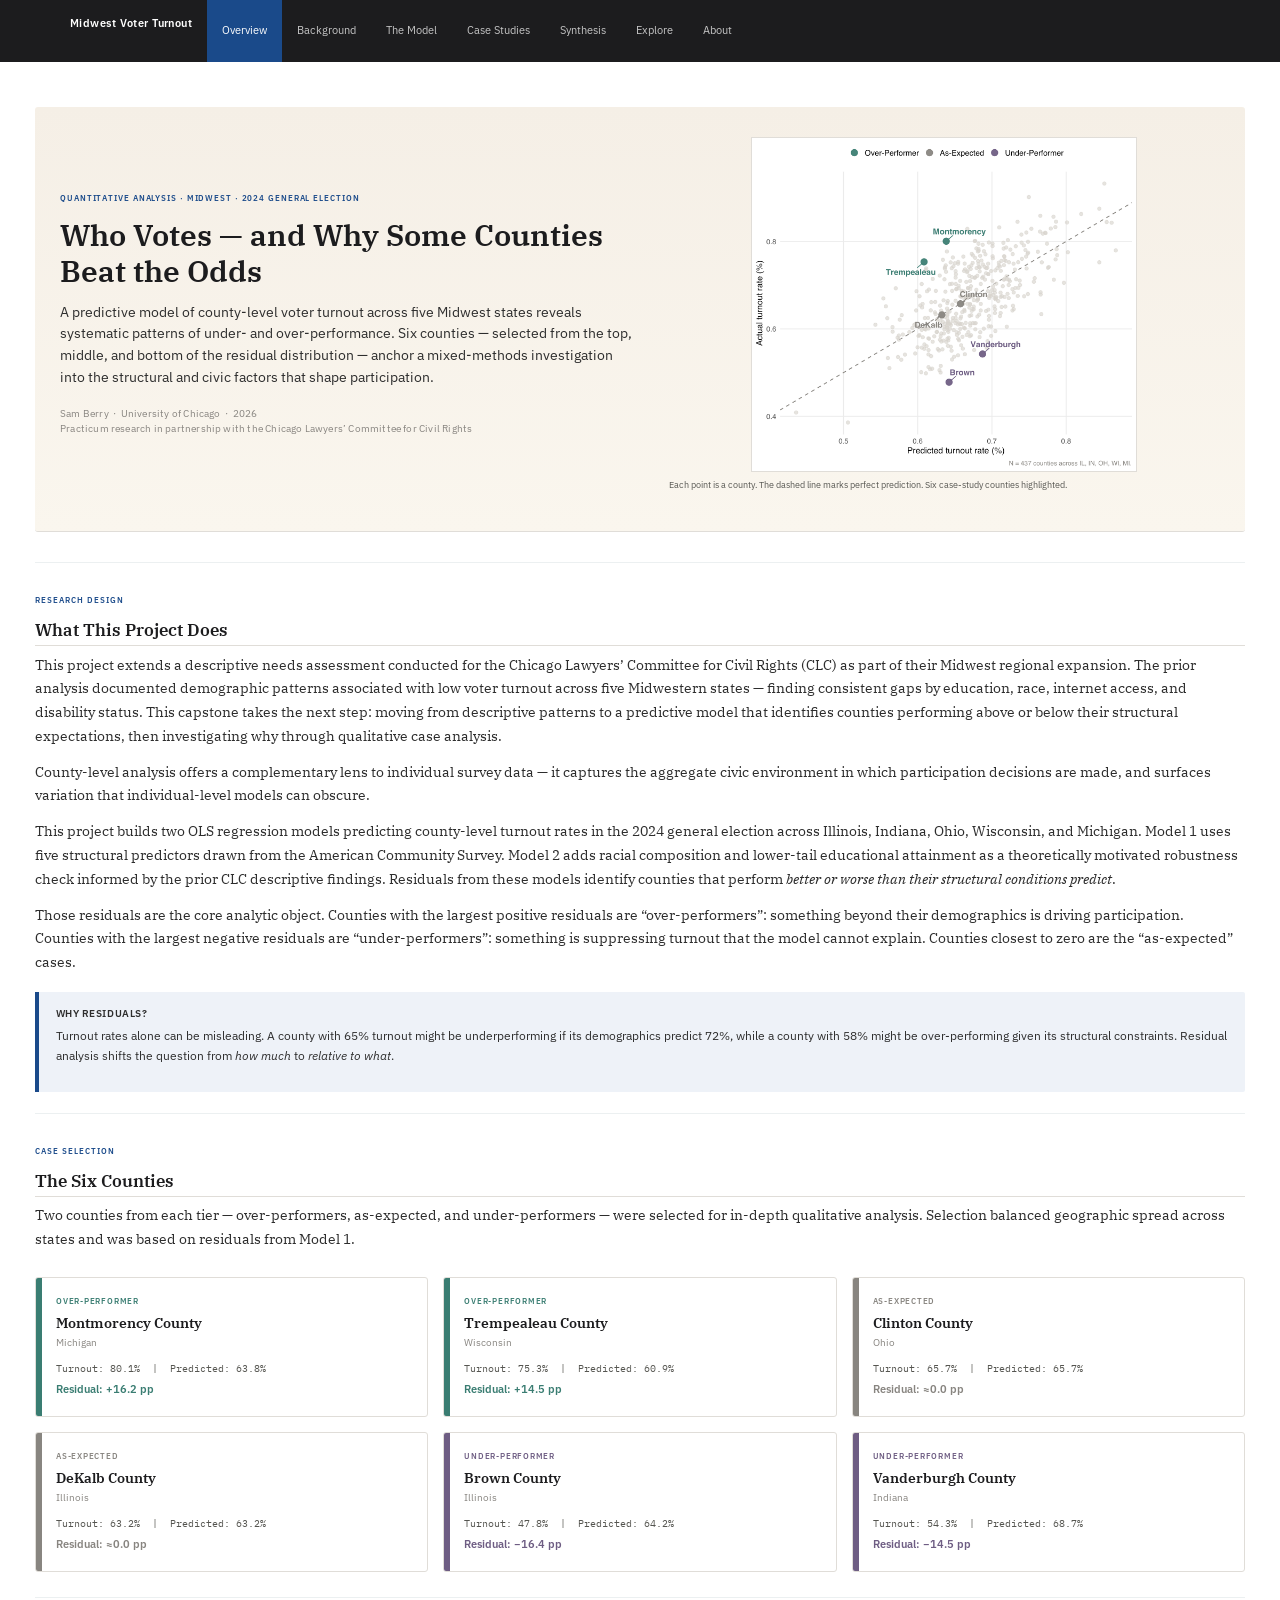
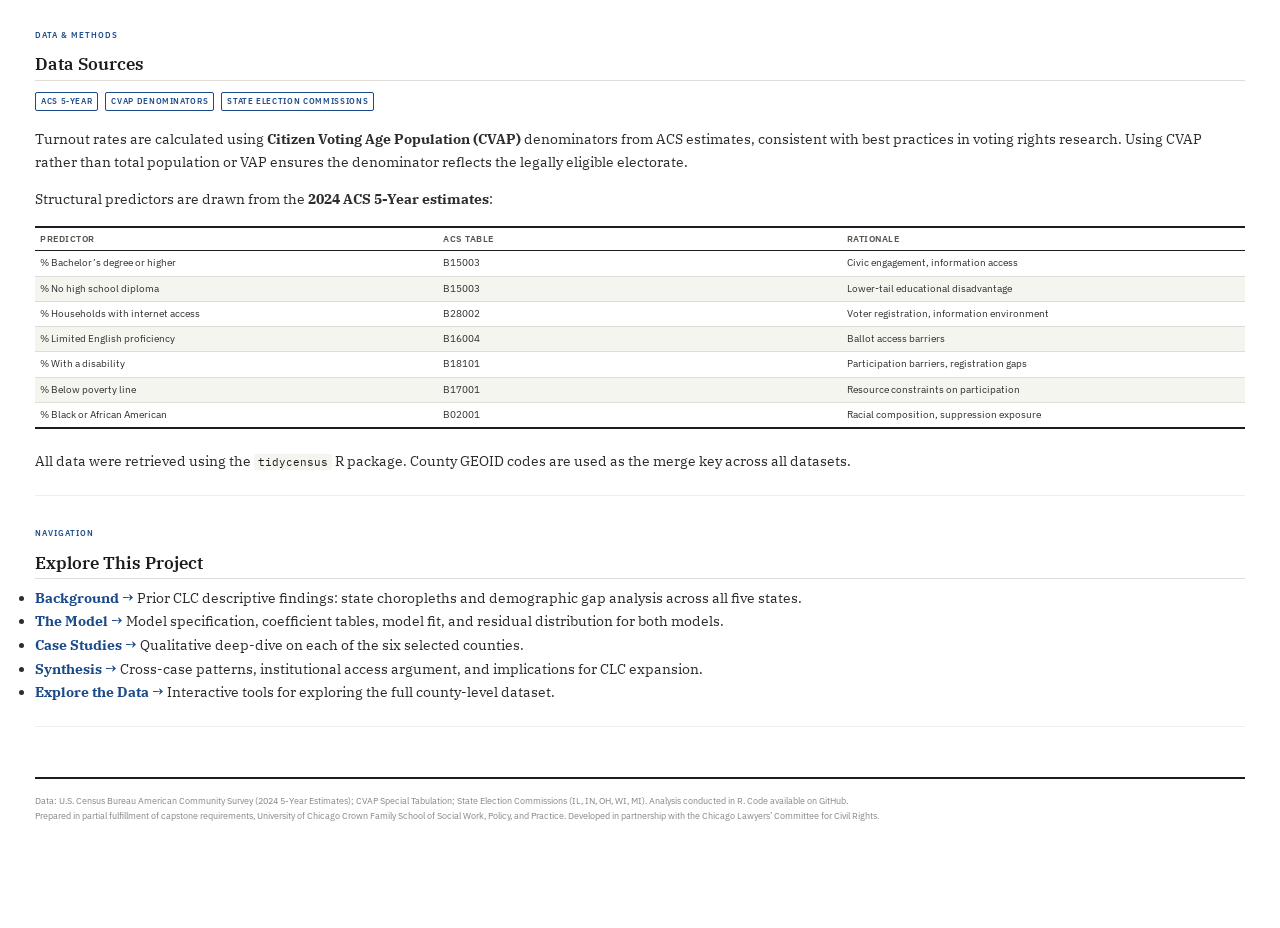
==== commit 54331d41: "index and desc edits - canonical data" ====
--- a/docs/index.html
+++ b/docs/index.html
@@ -269,6 +269,8 @@
 
 
 <div class="site-hero">
+<div class="hero-grid">
+<div class="hero-text">
 <p><span class="kicker">Quantitative Analysis · Midwest · 2024 General
 Election</span></p>
 <div id="who-votes-and-why-some-counties-beat-the-odds"
@@ -287,22 +289,17 @@
 </p>
 </div>
 </div>
-<table>
-<tbody>
-<tr class="odd">
-<td align="center"><strong>5</strong></td>
-<td align="center"><strong>437</strong></td>
-<td align="center"><strong>6</strong></td>
-<td align="center"><strong>7</strong></td>
-</tr>
-<tr class="even">
-<td align="center">States</td>
-<td align="center">Counties</td>
-<td align="center">Case Studies</td>
-<td align="center">Predictors (Model 2)</td>
-</tr>
-</tbody>
-</table>
+<div class="hero-viz">
+<div class="figure">
+<img src="index_files/figure-html/hero-scatter-1.png" alt="Each point is a county. The dashed line marks perfect prediction. Six case-study counties highlighted." width="720" />
+<p class="caption">
+Each point is a county. The dashed line marks perfect prediction. Six
+case-study counties highlighted.
+</p>
+</div>
+</div>
+</div>
+</div>
 <hr />
 <p><span class="section-label">Research Design</span></p>
 <div id="what-this-project-does" class="section level2">
--- a/docs/custom.css
+++ b/docs/custom.css
@@ -11,8 +11,8 @@
   --page:        #ffffff;
   --page-alt:    #f5f5f0;
   --accent:      #1a4a8a;      /* institutional navy */
-  --accent2:     #c0392b;      /* alert / underperformer */
-  --accent3:     #2e7d52;      /* positive / overperformer */
+  --accent2:     #6e5d83;      /* dusty plum — under-performer (subdued, non-political) */
+  --accent3:     #3a7d72;      /* sage teal — over-performer (earthy, non-political) */
   --neutral:     #888580;
   --rule:        #e0ddd8;
   --text-body:   #2d2d2d;
@@ -91,9 +91,57 @@
 
 /* === HERO / LANDING === */
 .site-hero {
-  padding: 4rem 0 3rem;
+  background: linear-gradient(180deg, #f5efe6 0%, #faf6ee 100%);
+  padding: 3rem 2.5rem 2.75rem;
+  border-radius: 3px;
   border-bottom: 1px solid var(--rule);
   margin-bottom: 3rem;
+}
+
+/* Two-column hero: text left, viz right */
+.hero-grid {
+  display: grid;
+  grid-template-columns: minmax(0, 1.05fr) minmax(0, 1fr);
+  gap: 3rem;
+  align-items: center;
+}
+
+.hero-text { min-width: 0; }
+.hero-viz  { min-width: 0; }
+
+.hero-text h1 { max-width: none; }
+.hero-text .dek { max-width: none; }
+
+/* The R chunk renders into a .figure wrapper; reset margins/widths */
+.hero-viz .figure,
+.hero-viz figure {
+  margin: 0;
+  text-align: left;
+}
+
+.hero-viz img {
+  max-width: 100%;
+  width: 100%;
+  height: auto;
+  border: none;
+  margin: 0;
+  display: block;
+}
+
+.hero-viz .caption,
+.hero-viz figcaption,
+.hero-viz .figure-caption {
+  font-size: 0.85rem;
+  margin-top: 0.6rem;
+  text-align: left;
+}
+
+@media (max-width: 900px) {
+  .hero-grid {
+    grid-template-columns: 1fr;
+    gap: 2rem;
+  }
+  .site-hero { padding: 2.5rem 1.5rem 2rem; }
 }
 
 .site-hero .kicker {
@@ -119,19 +167,20 @@
 
 .site-hero .dek {
   font-family: var(--sans);
-  font-size: 1.05rem;
-  font-weight: 300;
-  line-height: 1.65;
-  color: var(--text-mid);
-  max-width: 600px;
-  margin-bottom: 1.5rem;
+  font-size: 1.35rem;
+  font-weight: 400;
+  line-height: 1.6;
+  color: var(--text-body);
+  max-width: 680px;
+  margin-bottom: 1.75rem;
 }
 
 .site-hero .byline {
   font-family: var(--sans);
-  font-size: 0.8rem;
+  font-size: 0.95rem;
   color: var(--text-light);
   letter-spacing: 0.02em;
+  line-height: 1.6;
 }
 
 /* === STAT STRIP === */
@@ -155,17 +204,17 @@
 
 .stat-item .stat-num {
   font-family: var(--sans);
-  font-size: 1.75rem;
+  font-size: 2.1rem;
   font-weight: 600;
   color: var(--accent);
   line-height: 1;
   display: block;
-  margin-bottom: 0.3rem;
+  margin-bottom: 0.4rem;
 }
 
 .stat-item .stat-label {
   font-family: var(--sans);
-  font-size: 0.72rem;
+  font-size: 0.82rem;
   font-weight: 500;
   letter-spacing: 0.06em;
   text-transform: uppercase;
@@ -181,15 +230,15 @@
   line-height: 1.3;
 }
 
-h1 { font-size: 2rem; font-weight: 600; }
-h2 { font-size: 1.45rem; font-weight: 600; border-bottom: 1px solid var(--rule); padding-bottom: 0.4rem; }
-h3 { font-size: 1.15rem; font-weight: 600; font-style: italic; }
-h4 { font-size: 0.95rem; font-family: var(--sans); font-weight: 600; letter-spacing: 0.04em; text-transform: uppercase; color: var(--text-mid); }
+h1 { font-size: 2.15rem; font-weight: 600; }
+h2 { font-size: 1.65rem; font-weight: 600; border-bottom: 1px solid var(--rule); padding-bottom: 0.4rem; }
+h3 { font-size: 1.3rem; font-weight: 600; font-style: italic; }
+h4 { font-size: 1rem; font-family: var(--sans); font-weight: 600; letter-spacing: 0.04em; text-transform: uppercase; color: var(--text-mid); }
 
 /* Section label / overline */
 .section-label {
   font-family: var(--sans);
-  font-size: 0.7rem;
+  font-size: 0.82rem;
   font-weight: 600;
   letter-spacing: 0.12em;
   text-transform: uppercase;
@@ -213,31 +262,31 @@
 .callout {
   border-left: 4px solid var(--accent);
   background: #eef2f8;
-  padding: 1rem 1.25rem;
+  padding: 1.4rem 1.65rem;
   margin: 1.75rem 0;
   font-family: var(--sans);
-  font-size: 0.9rem;
-  line-height: 1.6;
+  font-size: 1.18rem;
+  line-height: 1.65;
   color: var(--text-body);
   border-radius: 0 2px 2px 0;
 }
 
 .callout.finding {
   border-left-color: var(--accent3);
-  background: #eef5f1;
+  background: #e8efed;     /* pale sage */
 }
 
 .callout.warning {
   border-left-color: var(--accent2);
-  background: #fdf2f1;
+  background: #ece9f0;     /* pale plum */
 }
 
 .callout strong {
   font-family: var(--sans);
   font-weight: 600;
   display: block;
-  margin-bottom: 0.25rem;
-  font-size: 0.78rem;
+  margin-bottom: 0.45rem;
+  font-size: 0.95rem;
   letter-spacing: 0.06em;
   text-transform: uppercase;
 }
@@ -245,15 +294,15 @@
 /* === COUNTY CARDS === */
 .county-grid {
   display: grid;
-  grid-template-columns: repeat(auto-fit, minmax(240px, 1fr));
-  gap: 1rem;
-  margin: 2rem 0;
+  grid-template-columns: repeat(auto-fit, minmax(310px, 1fr));
+  gap: 1.5rem;
+  margin: 2.5rem 0;
 }
 
 .county-card {
   border: 1px solid var(--rule);
   border-radius: 3px;
-  padding: 1.25rem;
+  padding: 1.75rem 1.75rem 1.75rem 2rem;
   background: var(--page);
   position: relative;
   overflow: hidden;
@@ -263,7 +312,7 @@
   content: '';
   position: absolute;
   top: 0; left: 0;
-  width: 4px;
+  width: 6px;
   height: 100%;
 }
 
@@ -273,12 +322,12 @@
 
 .county-card .card-label {
   font-family: var(--sans);
-  font-size: 0.68rem;
+  font-size: 0.78rem;
   font-weight: 600;
   letter-spacing: 0.1em;
   text-transform: uppercase;
   color: var(--text-light);
-  margin-bottom: 0.5rem;
+  margin-bottom: 0.65rem;
 }
 
 .county-card.over  .card-label { color: var(--accent3); }
@@ -286,30 +335,33 @@
 
 .county-card .card-name {
   font-family: var(--serif);
-  font-size: 1.1rem;
+  font-size: 1.4rem;
   font-weight: 600;
   color: var(--ink);
-  margin-bottom: 0.2rem;
+  margin-bottom: 0.25rem;
+  line-height: 1.25;
 }
 
 .county-card .card-state {
   font-family: var(--sans);
-  font-size: 0.8rem;
+  font-size: 0.95rem;
   color: var(--text-light);
-  margin-bottom: 0.75rem;
+  margin-bottom: 1rem;
 }
 
 .county-card .card-stat {
   font-family: var(--mono);
-  font-size: 0.82rem;
+  font-size: 0.95rem;
   color: var(--text-mid);
-  margin-bottom: 0.2rem;
+  margin-bottom: 0.35rem;
+  line-height: 1.5;
 }
 
 .county-card .card-residual {
   font-family: var(--sans);
-  font-size: 0.85rem;
-  font-weight: 600;
+  font-size: 1.05rem;
+  font-weight: 600;
+  margin-top: 0.25rem;
 }
 
 .county-card.over  .card-residual { color: var(--accent3); }
@@ -321,7 +373,7 @@
   width: 100%;
   border-collapse: collapse;
   font-family: var(--sans);
-  font-size: 0.875rem;
+  font-size: 1rem;
   margin: 1.5rem 0;
 }
 
@@ -331,10 +383,10 @@
 }
 
 thead th {
-  padding: 0.6rem 0.75rem;
+  padding: 0.75rem 0.85rem;
   text-align: left;
   font-weight: 600;
-  font-size: 0.75rem;
+  font-size: 0.85rem;
   letter-spacing: 0.06em;
   text-transform: uppercase;
   color: var(--text-mid);
@@ -344,7 +396,7 @@
 tbody tr:last-child { border-bottom: 2px solid var(--ink); }
 
 tbody td {
-  padding: 0.6rem 0.75rem;
+  padding: 0.75rem 0.85rem;
   vertical-align: top;
   color: var(--text-body);
 }
@@ -394,11 +446,24 @@
 
 figcaption, .figure-caption, .caption {
   font-family: var(--sans);
-  font-size: 0.8rem;
-  color: var(--text-light);
-  margin-top: 0.6rem;
-  line-height: 1.5;
+  font-size: 0.98rem;
+  color: var(--text-mid);
+  margin-top: 0.65rem;
+  line-height: 1.55;
   text-align: left;
+}
+
+/* kable() renders the `caption =` argument as a <caption> element on the table */
+table caption,
+caption {
+  font-family: var(--sans);
+  font-size: 1rem;
+  color: var(--text-mid);
+  font-style: italic;
+  text-align: left;
+  caption-side: top;
+  padding: 0.5rem 0 0.85rem;
+  line-height: 1.55;
 }
 
 img {
@@ -437,13 +502,13 @@
 .method-tag {
   display: inline-block;
   font-family: var(--sans);
-  font-size: 0.7rem;
+  font-size: 0.82rem;
   font-weight: 600;
   letter-spacing: 0.08em;
   text-transform: uppercase;
   color: var(--accent);
   border: 1px solid var(--accent);
-  padding: 0.15em 0.5em;
+  padding: 0.2em 0.6em;
   border-radius: 2px;
   margin-right: 0.4rem;
   margin-bottom: 0.4rem;
@@ -455,7 +520,7 @@
   padding-top: 1.5rem;
   border-top: 2px solid var(--ink);
   font-family: var(--sans);
-  font-size: 0.78rem;
+  font-size: 0.92rem;
   color: var(--text-light);
   line-height: 1.7;
 }
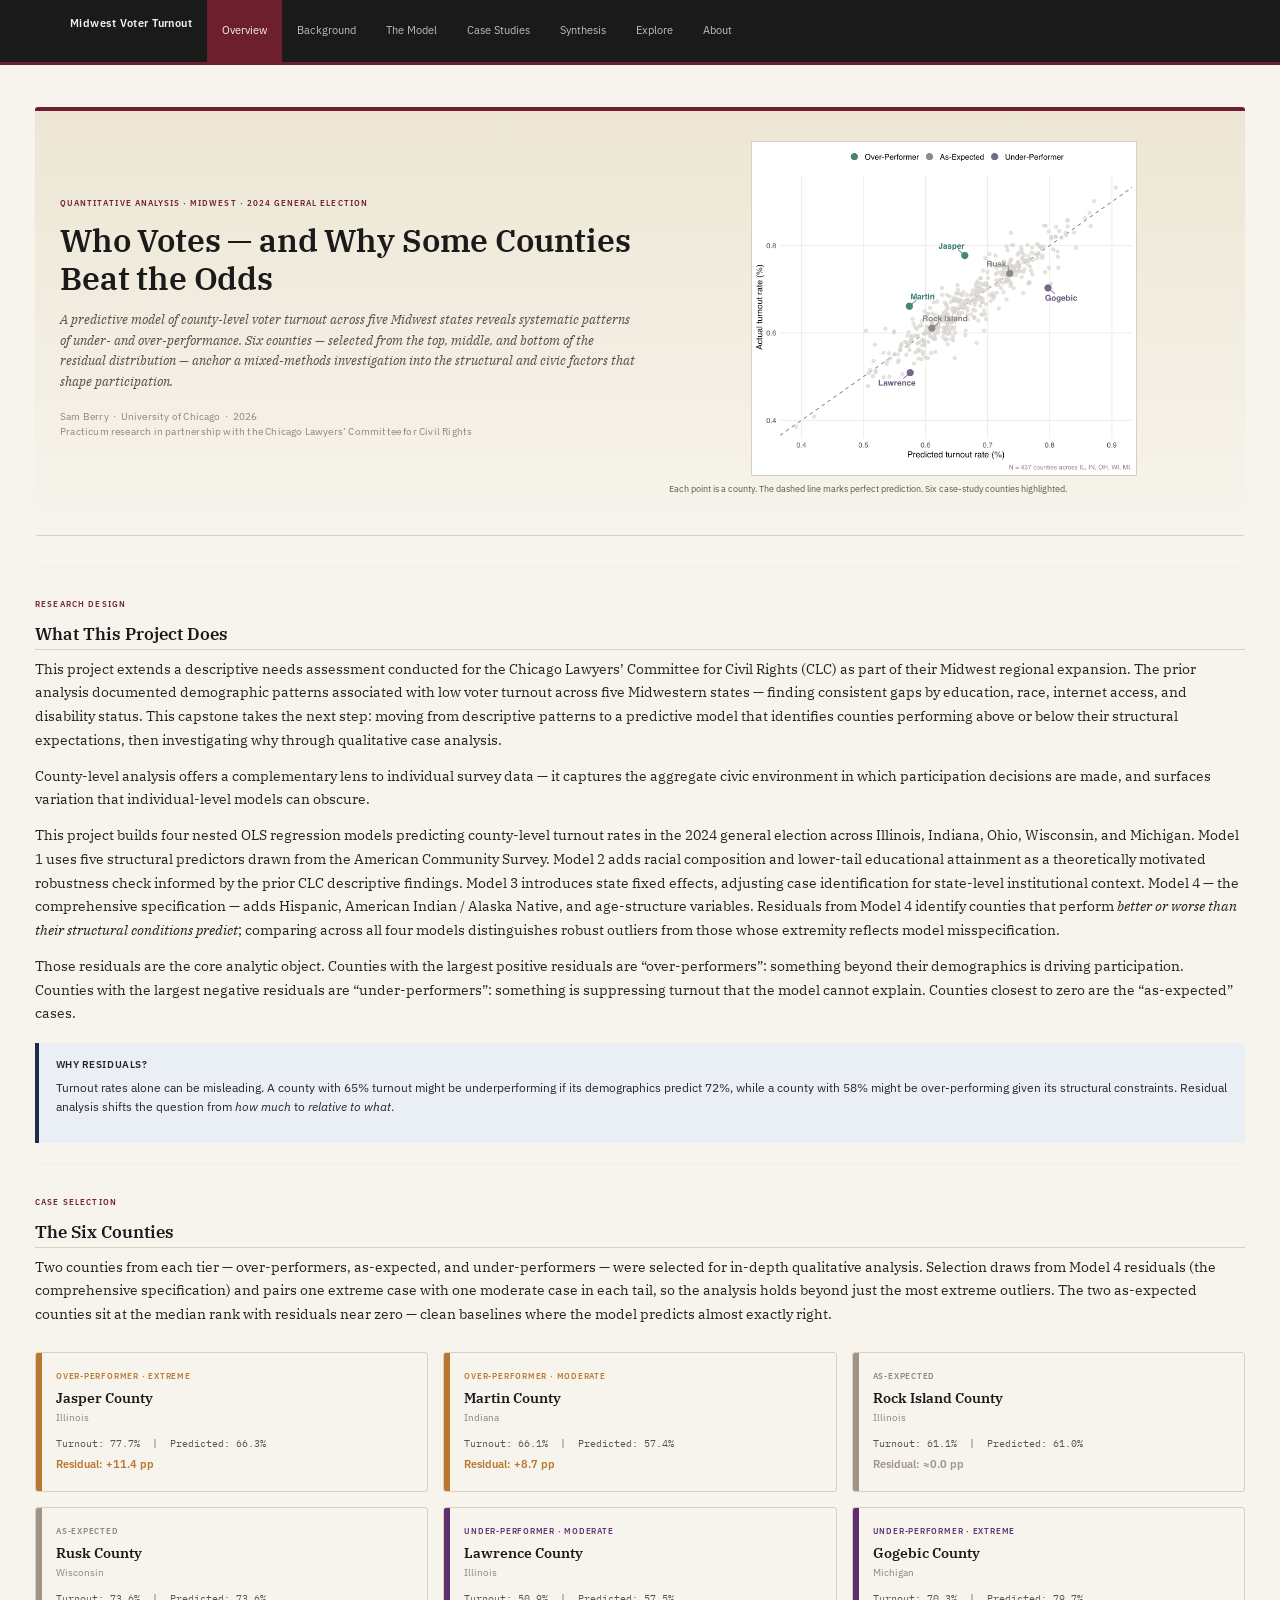
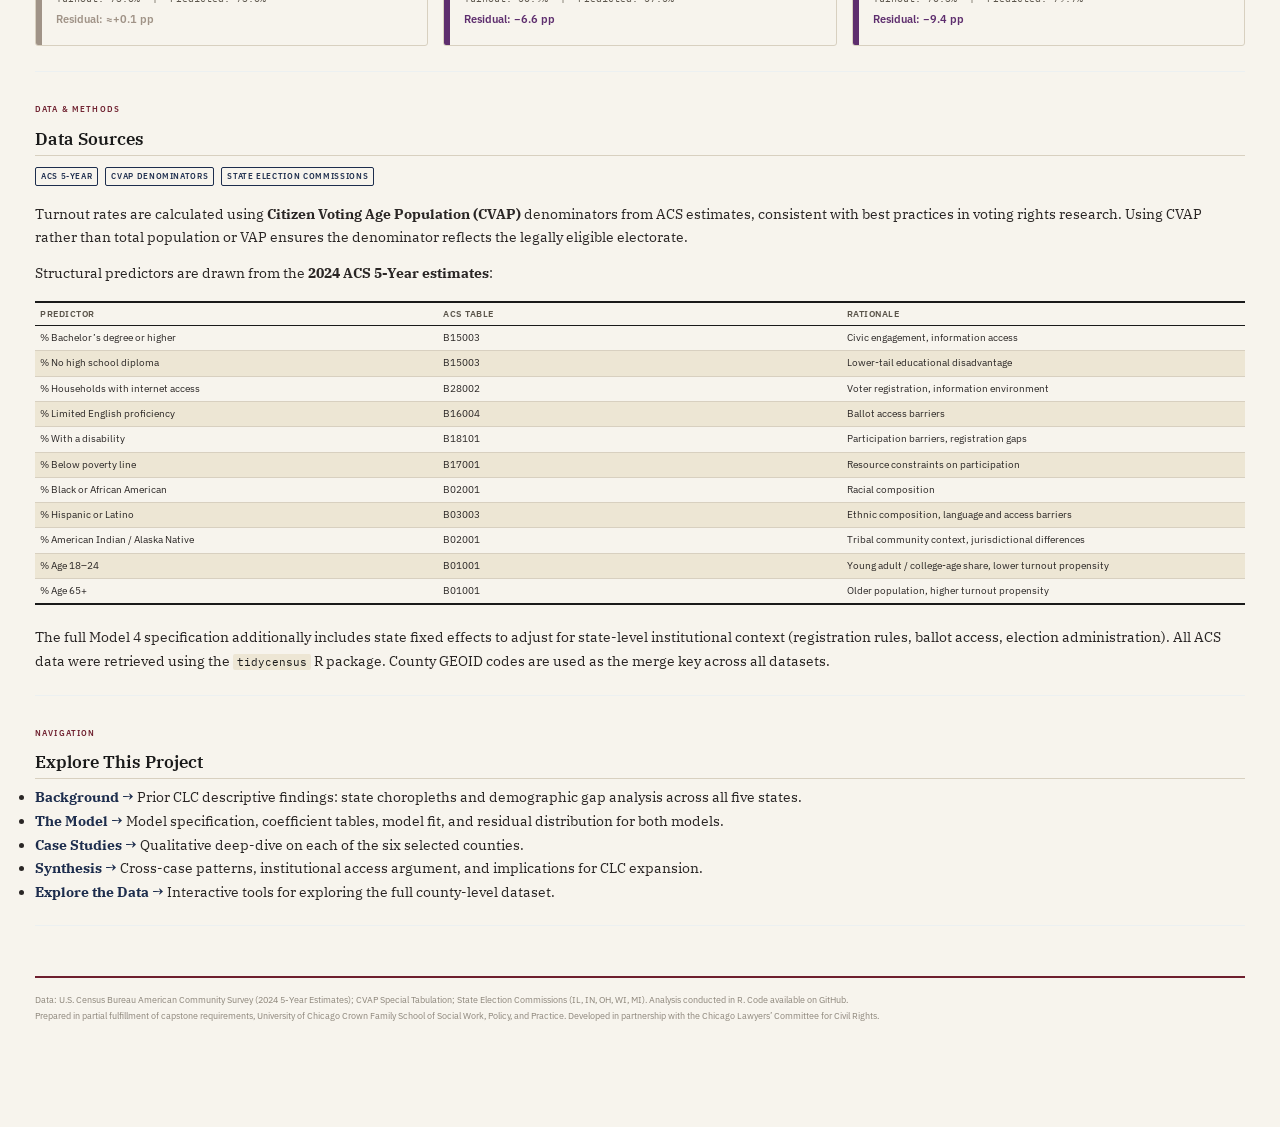
==== commit ce1248f2: "lots" ====
--- a/docs/index.html
+++ b/docs/index.html
@@ -317,14 +317,20 @@
 survey data — it captures the aggregate civic environment in which
 participation decisions are made, and surfaces variation that
 individual-level models can obscure.</p>
-<p>This project builds two OLS regression models predicting county-level
-turnout rates in the 2024 general election across Illinois, Indiana,
-Ohio, Wisconsin, and Michigan. Model 1 uses five structural predictors
-drawn from the American Community Survey. Model 2 adds racial
+<p>This project builds four nested OLS regression models predicting
+county-level turnout rates in the 2024 general election across Illinois,
+Indiana, Ohio, Wisconsin, and Michigan. Model 1 uses five structural
+predictors drawn from the American Community Survey. Model 2 adds racial
 composition and lower-tail educational attainment as a theoretically
 motivated robustness check informed by the prior CLC descriptive
-findings. Residuals from these models identify counties that perform
-<em>better or worse than their structural conditions predict</em>.</p>
+findings. Model 3 introduces state fixed effects, adjusting case
+identification for state-level institutional context. Model 4 — the
+comprehensive specification — adds Hispanic, American Indian / Alaska
+Native, and age-structure variables. Residuals from Model 4 identify
+counties that perform <em>better or worse than their structural
+conditions predict</em>; comparing across all four models distinguishes
+robust outliers from those whose extremity reflects model
+misspecification.</p>
 <p>Those residuals are the core analytic object. Counties with the
 largest positive residuals are “over-performers”: something beyond their
 demographics is driving participation. Counties with the largest
@@ -346,41 +352,44 @@
 <h2>The Six Counties</h2>
 <p>Two counties from each tier — over-performers, as-expected, and
 under-performers — were selected for in-depth qualitative analysis.
-Selection balanced geographic spread across states and was based on
-residuals from Model 1.</p>
+Selection draws from Model 4 residuals (the comprehensive specification)
+and pairs one extreme case with one moderate case in each tail, so the
+analysis holds beyond just the most extreme outliers. The two
+as-expected counties sit at the median rank with residuals near zero —
+clean baselines where the model predicts almost exactly right.</p>
 <div class="county-grid">
 <div class="county-card over">
 <div class="card-label">
-Over-Performer
+Over-Performer · Extreme
 </div>
 <div class="card-name">
-Montmorency County
+Jasper County
 </div>
 <div class="card-state">
-Michigan
+Illinois
 </div>
 <div class="card-stat">
-Turnout: 80.1%  |  Predicted: 63.8%
+Turnout: 77.7%  |  Predicted: 66.3%
 </div>
 <div class="card-residual">
-Residual: +16.2 pp
+Residual: +11.4 pp
 </div>
 </div>
 <div class="county-card over">
 <div class="card-label">
-Over-Performer
+Over-Performer · Moderate
 </div>
 <div class="card-name">
-Trempealeau County
+Martin County
 </div>
 <div class="card-state">
-Wisconsin
+Indiana
 </div>
 <div class="card-stat">
-Turnout: 75.3%  |  Predicted: 60.9%
+Turnout: 66.1%  |  Predicted: 57.4%
 </div>
 <div class="card-residual">
-Residual: +14.5 pp
+Residual: +8.7 pp
 </div>
 </div>
 <div class="county-card middle">
@@ -388,13 +397,13 @@
 As-Expected
 </div>
 <div class="card-name">
-Clinton County
+Rock Island County
 </div>
 <div class="card-state">
-Ohio
+Illinois
 </div>
 <div class="card-stat">
-Turnout: 65.7%  |  Predicted: 65.7%
+Turnout: 61.1%  |  Predicted: 61.0%
 </div>
 <div class="card-residual">
 Residual: ≈0.0 pp
@@ -405,50 +414,50 @@
 As-Expected
 </div>
 <div class="card-name">
-DeKalb County
+Rusk County
+</div>
+<div class="card-state">
+Wisconsin
+</div>
+<div class="card-stat">
+Turnout: 73.6%  |  Predicted: 73.6%
+</div>
+<div class="card-residual">
+Residual: ≈+0.1 pp
+</div>
+</div>
+<div class="county-card under">
+<div class="card-label">
+Under-Performer · Moderate
+</div>
+<div class="card-name">
+Lawrence County
 </div>
 <div class="card-state">
 Illinois
 </div>
 <div class="card-stat">
-Turnout: 63.2%  |  Predicted: 63.2%
+Turnout: 50.9%  |  Predicted: 57.5%
 </div>
 <div class="card-residual">
-Residual: ≈0.0 pp
+Residual: −6.6 pp
 </div>
 </div>
 <div class="county-card under">
 <div class="card-label">
-Under-Performer
+Under-Performer · Extreme
 </div>
 <div class="card-name">
-Brown County
+Gogebic County
 </div>
 <div class="card-state">
-Illinois
+Michigan
 </div>
 <div class="card-stat">
-Turnout: 47.8%  |  Predicted: 64.2%
+Turnout: 70.3%  |  Predicted: 79.7%
 </div>
 <div class="card-residual">
-Residual: −16.4 pp
-</div>
-</div>
-<div class="county-card under">
-<div class="card-label">
-Under-Performer
-</div>
-<div class="card-name">
-Vanderburgh County
-</div>
-<div class="card-state">
-Indiana
-</div>
-<div class="card-stat">
-Turnout: 54.3%  |  Predicted: 68.7%
-</div>
-<div class="card-residual">
-Residual: −14.5 pp
+Residual: −9.4 pp
 </div>
 </div>
 </div>
@@ -514,12 +523,35 @@
 <tr class="odd">
 <td>% Black or African American</td>
 <td>B02001</td>
-<td>Racial composition, suppression exposure</td>
+<td>Racial composition</td>
+</tr>
+<tr class="even">
+<td>% Hispanic or Latino</td>
+<td>B03003</td>
+<td>Ethnic composition, language and access barriers</td>
+</tr>
+<tr class="odd">
+<td>% American Indian / Alaska Native</td>
+<td>B02001</td>
+<td>Tribal community context, jurisdictional differences</td>
+</tr>
+<tr class="even">
+<td>% Age 18–24</td>
+<td>B01001</td>
+<td>Young adult / college-age share, lower turnout propensity</td>
+</tr>
+<tr class="odd">
+<td>% Age 65+</td>
+<td>B01001</td>
+<td>Older population, higher turnout propensity</td>
 </tr>
 </tbody>
 </table>
-<p>All data were retrieved using the <code>tidycensus</code> R package.
-County GEOID codes are used as the merge key across all datasets.</p>
+<p>The full Model 4 specification additionally includes state fixed
+effects to adjust for state-level institutional context (registration
+rules, ballot access, election administration). All ACS data were
+retrieved using the <code>tidycensus</code> R package. County GEOID
+codes are used as the merge key across all datasets.</p>
 <hr />
 <p><span class="section-label">Navigation</span></p>
 </div>
--- a/docs/custom.css
+++ b/docs/custom.css
@@ -5,22 +5,40 @@
 
 @import url('https://fonts.googleapis.com/css2?family=IBM+Plex+Sans:ital,wght@0,300;0,400;0,500;0,600;1,400&family=IBM+Plex+Serif:ital,wght@0,400;0,600;1,400&family=IBM+Plex+Mono:wght@400;500&display=swap');
 
-/* === TOKENS === */
+/* === TOKENS — Civic Editorial palette ===
+   Mix of "Civic Modern" + "Academic Bold". Bone background, oxblood
+   brand, midnight navy for links, mustard ochre accent. Diverging
+   residual scale uses plum-to-amber (colorblind-safe; avoids red/blue
+   partisan reading and red/green deficiency issues). */
 :root {
-  --ink:         #1c1c1e;
-  --page:        #ffffff;
-  --page-alt:    #f5f5f0;
-  --accent:      #1a4a8a;      /* institutional navy */
-  --accent2:     #6e5d83;      /* dusty plum — under-performer (subdued, non-political) */
-  --accent3:     #3a7d72;      /* sage teal — over-performer (earthy, non-political) */
-  --neutral:     #888580;
-  --rule:        #e0ddd8;
-  --text-body:   #2d2d2d;
-  --text-mid:    #555550;
-  --text-light:  #888580;
+  --ink:         #1a1a1a;      /* warm black */
+  --page:        #f7f4ed;      /* bone */
+  --page-alt:    #ede6d4;      /* deeper linen */
+  --rule:        #d8d0c0;      /* warm tan divider */
+
+  --brand:       #6e1f2e;      /* oxblood — primary site identity */
+  --accent:      #1d2d4d;      /* midnight navy — links, methodology */
+  --accent-warm: #c89b3b;      /* mustard ochre — emphasis, trend lines */
+
+  /* Residual diverging scale (colorblind-safe plum ↔ amber) */
+  --under:       #5e2e6e;      /* deep plum */
+  --mid:         #a09387;      /* warm gray */
+  --over:        #b8772e;      /* burnt amber */
+
+  /* Legacy aliases — keep so existing class refs still resolve.
+     Most components have been re-mapped to new tokens above. */
+  --accent2:     var(--under);
+  --accent3:     var(--over);
+  --neutral:     var(--mid);
+
+  --text-body:   #2a2625;
+  --text-mid:    #5a544a;
+  --text-light:  #8c857a;
+
   --mono:        'IBM Plex Mono', monospace;
   --sans:        'IBM Plex Sans', system-ui, sans-serif;
   --serif:       'IBM Plex Serif', Georgia, serif;
+
   --max-w:       1250px;
   --gutter:      2rem;
 }
@@ -39,12 +57,12 @@
 
 /* === NAVBAR — flatly override === */
 .navbar-default {
-  background-color: #1c1c1e !important;
-  border-color: #1a4a8a !important;
+  background-color: var(--ink) !important;
+  border-bottom: 3px solid var(--brand) !important;
 }
 
 .navbar-default .navbar-brand {
-  color: #ffffff !important;
+  color: var(--page) !important;
   font-family: var(--sans);
   font-weight: 600;
   font-size: 1.1rem;
@@ -66,15 +84,15 @@
 }
 
 .navbar-default .navbar-nav > li > a {
-  color: rgba(255,255,255,0.75) !important;
+  color: rgba(247,244,237,0.75) !important;   /* bone, 75% opacity */
   font-family: var(--sans);
   font-size: 1.05rem;
 }
 
 .navbar-default .navbar-nav > li > a:hover,
 .navbar-default .navbar-nav > li.active > a {
-  color: #ffffff !important;
-  background-color: #1a4a8a !important;
+  color: var(--page) !important;
+  background-color: var(--brand) !important;
 }
 
 /* === PAGE WRAPPER === */
@@ -91,9 +109,10 @@
 
 /* === HERO / LANDING === */
 .site-hero {
-  background: linear-gradient(180deg, #f5efe6 0%, #faf6ee 100%);
+  background: linear-gradient(180deg, var(--page-alt) 0%, var(--page) 100%);
   padding: 3rem 2.5rem 2.75rem;
   border-radius: 3px;
+  border-top: 4px solid var(--brand);
   border-bottom: 1px solid var(--rule);
   margin-bottom: 3rem;
 }
@@ -148,29 +167,31 @@
   font-family: var(--sans);
   font-size: 0.75rem;
   font-weight: 600;
-  letter-spacing: 0.12em;
-  text-transform: uppercase;
-  color: var(--accent);
+  letter-spacing: 0.14em;
+  text-transform: uppercase;
+  color: var(--brand);
   margin-bottom: 1rem;
   display: block;
 }
 
 .site-hero h1 {
   font-family: var(--serif);
-  font-size: clamp(2rem, 5vw, 3rem);
-  font-weight: 600;
-  line-height: 1.2;
+  font-size: clamp(2rem, 5vw, 3.15rem);
+  font-weight: 600;
+  line-height: 1.18;
   color: var(--ink);
   margin-bottom: 1.25rem;
   max-width: 680px;
+  letter-spacing: -0.005em;
 }
 
 .site-hero .dek {
-  font-family: var(--sans);
-  font-size: 1.35rem;
+  font-family: var(--serif);
+  font-style: italic;
+  font-size: 1.32rem;
   font-weight: 400;
-  line-height: 1.6;
-  color: var(--text-body);
+  line-height: 1.55;
+  color: var(--text-mid);
   max-width: 680px;
   margin-bottom: 1.75rem;
 }
@@ -203,10 +224,10 @@
 .stat-item:last-child { border-right: none; }
 
 .stat-item .stat-num {
-  font-family: var(--sans);
+  font-family: var(--serif);
   font-size: 2.1rem;
   font-weight: 600;
-  color: var(--accent);
+  color: var(--brand);
   line-height: 1;
   display: block;
   margin-bottom: 0.4rem;
@@ -240,9 +261,9 @@
   font-family: var(--sans);
   font-size: 0.82rem;
   font-weight: 600;
-  letter-spacing: 0.12em;
-  text-transform: uppercase;
-  color: var(--accent);
+  letter-spacing: 0.14em;
+  text-transform: uppercase;
+  color: var(--brand);
   display: block;
   margin-bottom: 0.4rem;
   margin-top: 3rem;
@@ -261,7 +282,7 @@
 /* === CALLOUT BOXES === */
 .callout {
   border-left: 4px solid var(--accent);
-  background: #eef2f8;
+  background: #eaeef5;     /* pale navy tint */
   padding: 1.4rem 1.65rem;
   margin: 1.75rem 0;
   font-family: var(--sans);
@@ -272,13 +293,13 @@
 }
 
 .callout.finding {
-  border-left-color: var(--accent3);
-  background: #e8efed;     /* pale sage */
+  border-left-color: var(--over);
+  background: #f5ecdc;     /* pale amber */
 }
 
 .callout.warning {
-  border-left-color: var(--accent2);
-  background: #ece9f0;     /* pale plum */
+  border-left-color: var(--under);
+  background: #ede5f0;     /* pale plum */
 }
 
 .callout strong {
@@ -316,9 +337,9 @@
   height: 100%;
 }
 
-.county-card.over::before  { background: var(--accent3); }
-.county-card.middle::before { background: var(--neutral); }
-.county-card.under::before  { background: var(--accent2); }
+.county-card.over::before  { background: var(--over); }
+.county-card.middle::before { background: var(--mid); }
+.county-card.under::before  { background: var(--under); }
 
 .county-card .card-label {
   font-family: var(--sans);
@@ -330,8 +351,8 @@
   margin-bottom: 0.65rem;
 }
 
-.county-card.over  .card-label { color: var(--accent3); }
-.county-card.under .card-label { color: var(--accent2); }
+.county-card.over  .card-label { color: var(--over); }
+.county-card.under .card-label { color: var(--under); }
 
 .county-card .card-name {
   font-family: var(--serif);
@@ -364,9 +385,9 @@
   margin-top: 0.25rem;
 }
 
-.county-card.over  .card-residual { color: var(--accent3); }
-.county-card.under .card-residual { color: var(--accent2); }
-.county-card.middle .card-residual { color: var(--neutral); }
+.county-card.over  .card-residual { color: var(--over); }
+.county-card.under .card-residual { color: var(--under); }
+.county-card.middle .card-residual { color: var(--mid); }
 
 /* === TABLES === */
 table {
@@ -456,7 +477,7 @@
 /* kable() renders the `caption =` argument as a <caption> element on the table */
 table caption,
 caption {
-  font-family: var(--sans);
+  font-family: var(--serif);
   font-size: 1rem;
   color: var(--text-mid);
   font-style: italic;
@@ -518,7 +539,7 @@
 .site-footer {
   margin-top: 5rem;
   padding-top: 1.5rem;
-  border-top: 2px solid var(--ink);
+  border-top: 2px solid var(--brand);
   font-family: var(--sans);
   font-size: 0.92rem;
   color: var(--text-light);
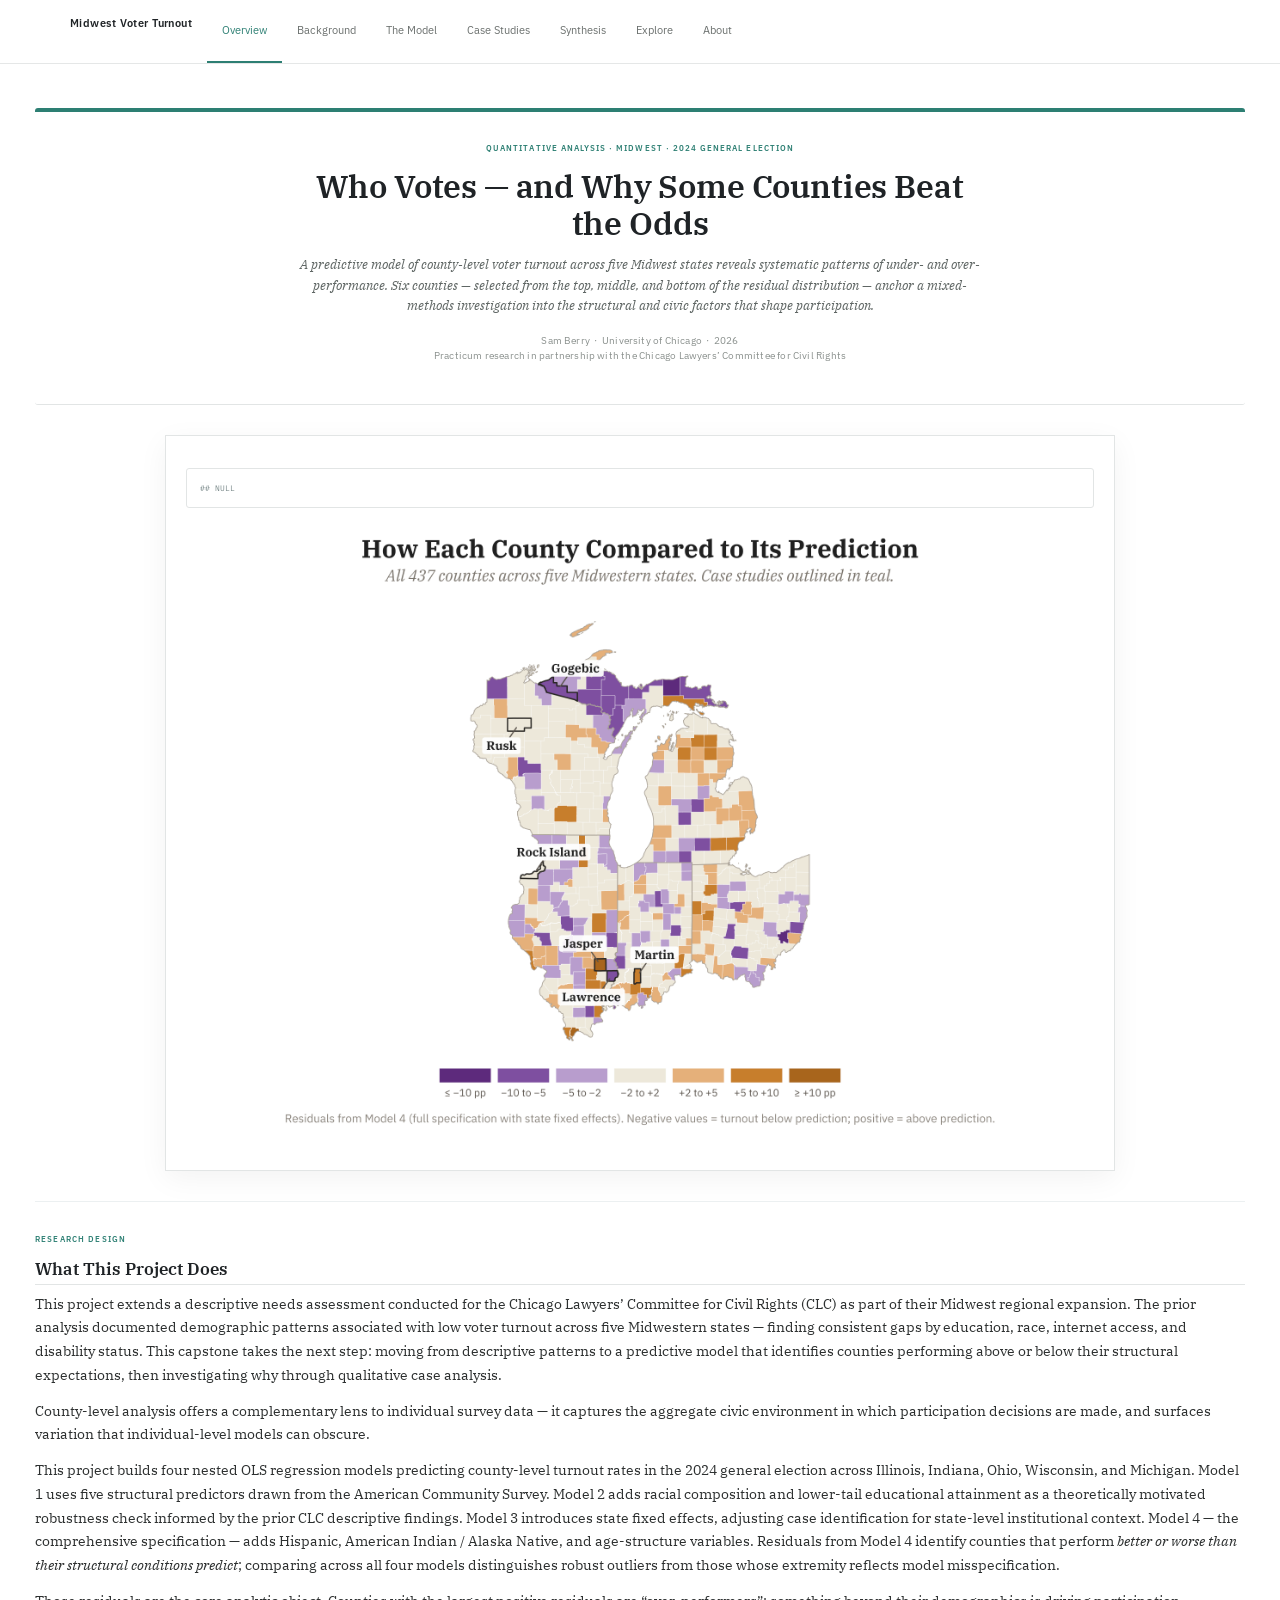
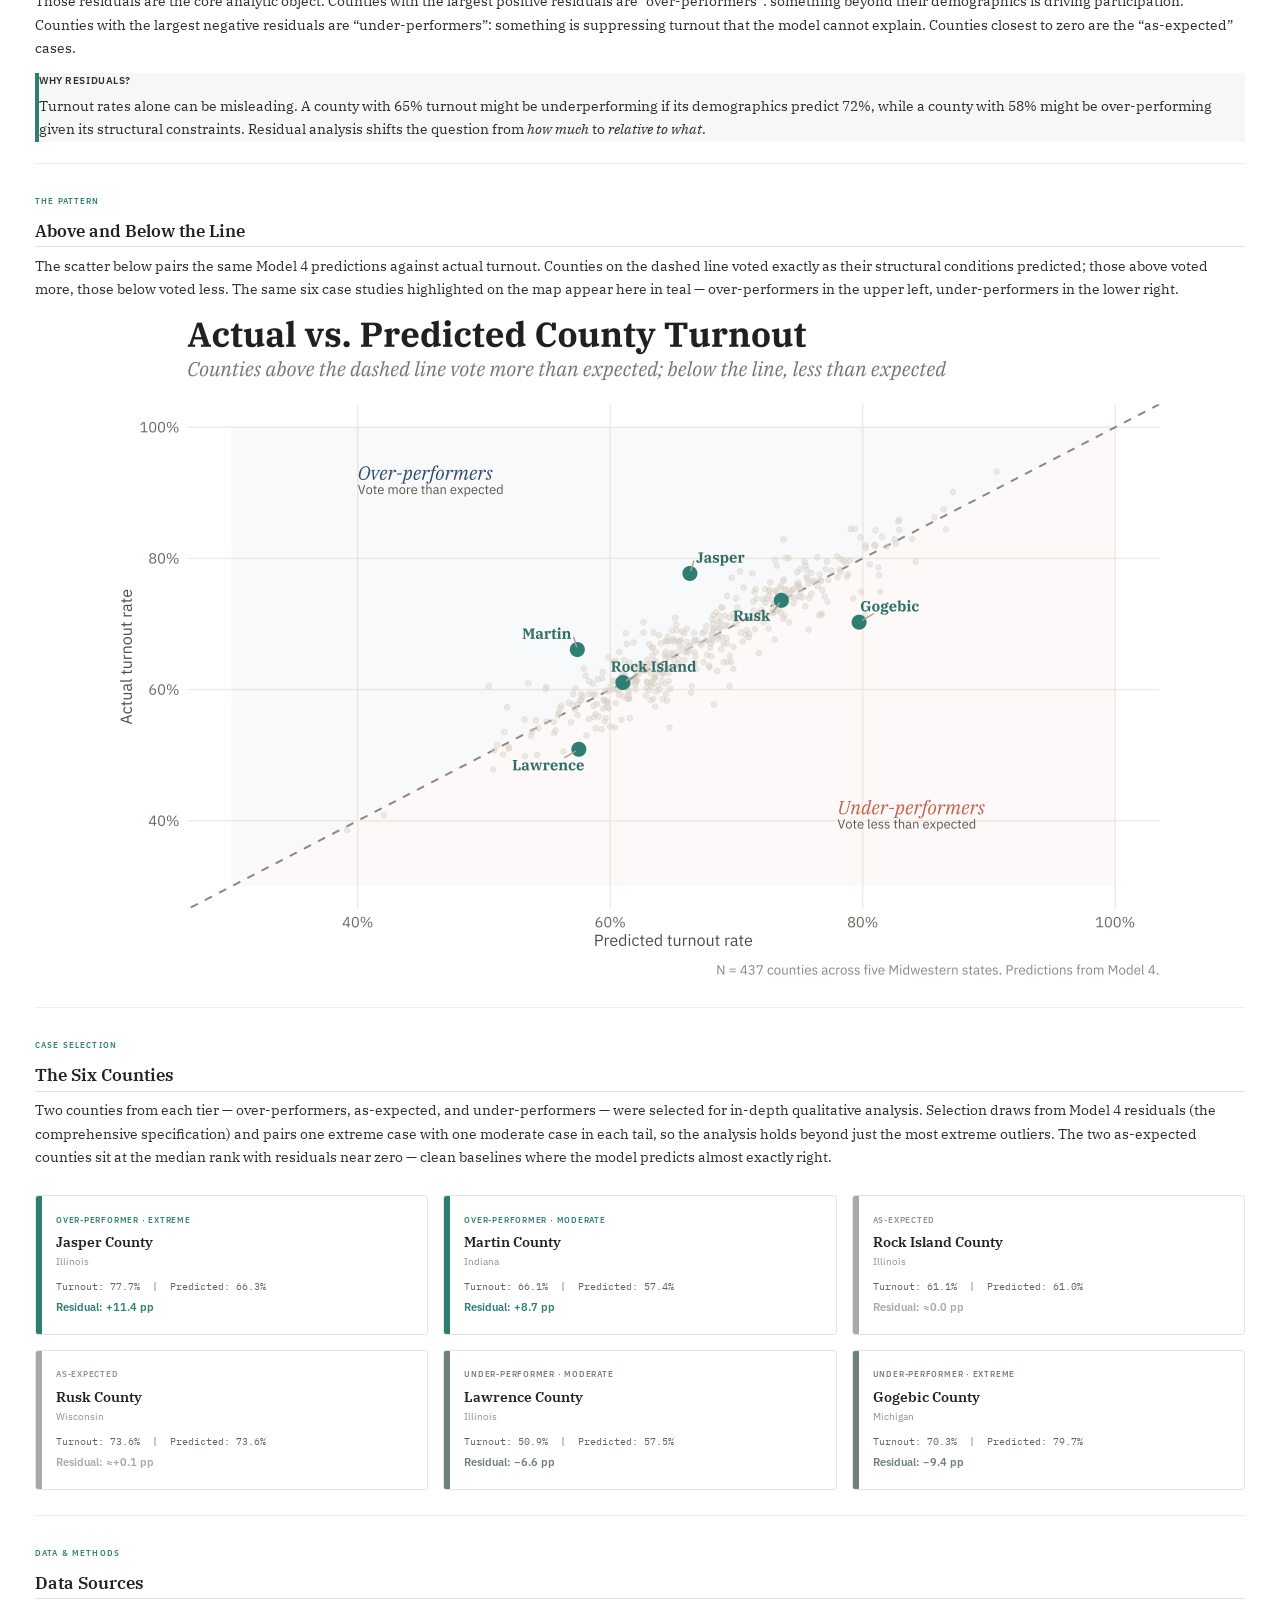
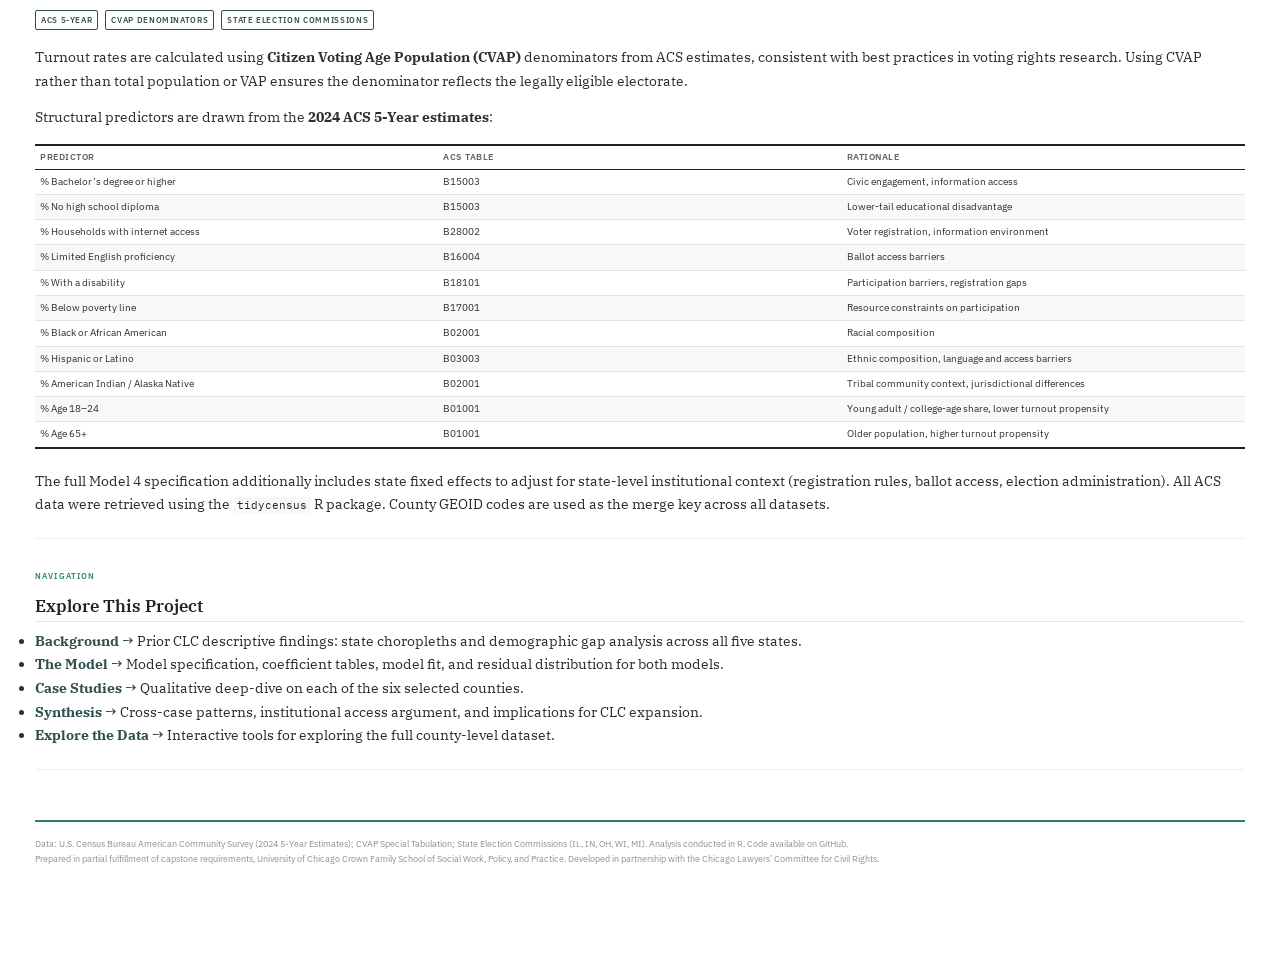
==== commit e97a3d60: "index looking good" ====
--- a/docs/index.html
+++ b/docs/index.html
@@ -269,7 +269,7 @@
 
 
 <div class="site-hero">
-<div class="hero-grid">
+<div class="hero-grid hero-grid-text-only">
 <div class="hero-text">
 <p><span class="kicker">Quantitative Analysis · Midwest · 2024 General
 Election</span></p>
@@ -289,16 +289,11 @@
 </p>
 </div>
 </div>
-<div class="hero-viz">
-<div class="figure">
-<img src="index_files/figure-html/hero-scatter-1.png" alt="Each point is a county. The dashed line marks perfect prediction. Six case-study counties highlighted." width="720" />
-<p class="caption">
-Each point is a county. The dashed line marks perfect prediction. Six
-case-study counties highlighted.
-</p>
-</div>
-</div>
-</div>
+</div>
+</div>
+<div class="viz-section">
+<pre><code>## NULL</code></pre>
+<p><img src="index_files/figure-html/hero-map-1.png" width="1056" /></p>
 </div>
 <hr />
 <p><span class="section-label">Research Design</span></p>
@@ -346,6 +341,18 @@
 what</em>.</p>
 </div>
 <hr />
+<p><span class="section-label">The Pattern</span></p>
+</div>
+<div id="above-and-below-the-line" class="section level2">
+<h2>Above and Below the Line</h2>
+<p>The scatter below pairs the same Model 4 predictions against actual
+turnout. Counties on the dashed line voted exactly as their structural
+conditions predicted; those above voted more, those below voted less.
+The same six case studies highlighted on the map appear here in teal —
+over-performers in the upper left, under-performers in the lower
+right.</p>
+<p><img src="index_files/figure-html/residual-scatter-1.png" width="1056" /></p>
+<hr />
 <p><span class="section-label">Case Selection</span></p>
 </div>
 <div id="the-six-counties" class="section level2">
--- a/docs/custom.css
+++ b/docs/custom.css
@@ -10,30 +10,28 @@
    brand, midnight navy for links, mustard ochre accent. Diverging
    residual scale uses plum-to-amber (colorblind-safe; avoids red/blue
    partisan reading and red/green deficiency issues). */
+
 :root {
-  --ink:         #1a1a1a;      /* warm black */
-  --page:        #f7f4ed;      /* bone */
-  --page-alt:    #ede6d4;      /* deeper linen */
-  --rule:        #d8d0c0;      /* warm tan divider */
-
-  --brand:       #6e1f2e;      /* oxblood — primary site identity */
-  --accent:      #1d2d4d;      /* midnight navy — links, methodology */
-  --accent-warm: #c89b3b;      /* mustard ochre — emphasis, trend lines */
-
-  /* Residual diverging scale (colorblind-safe plum ↔ amber) */
-  --under:       #5e2e6e;      /* deep plum */
-  --mid:         #a09387;      /* warm gray */
-  --over:        #b8772e;      /* burnt amber */
-
-  /* Legacy aliases — keep so existing class refs still resolve.
-     Most components have been re-mapped to new tokens above. */
+  --ink:         #1f2326;
+  --page:        #ffffff;
+  --page-alt:    #f7f8f8;
+  --rule:        #e2e5e5;
+
+  --brand:       #2d7f73;      /* teal */
+  --accent:      #2f4f4f;      /* deep slate */
+  --accent-warm: #8a8f86;      /* muted olive-gray */
+
+  --under:       #6f7f7b;      /* slate-green gray */
+  --mid:         #a8aaa6;
+  --over:        #2d7f73;
+
   --accent2:     var(--under);
   --accent3:     var(--over);
   --neutral:     var(--mid);
 
-  --text-body:   #2a2625;
-  --text-mid:    #5a544a;
-  --text-light:  #8c857a;
+  --text-body:   #2d3030;
+  --text-mid:    #5f6664;
+  --text-light:  #8a908d;
 
   --mono:        'IBM Plex Mono', monospace;
   --sans:        'IBM Plex Sans', system-ui, sans-serif;
@@ -51,18 +49,18 @@
   font-size: 1.35rem;
   line-height: 1.75;
   color: var(--text-body);
-  background: var(--page);
+  background: #ffffff;
   -webkit-font-smoothing: antialiased;
 }
 
 /* === NAVBAR — flatly override === */
 .navbar-default {
-  background-color: var(--ink) !important;
-  border-bottom: 3px solid var(--brand) !important;
+  background-color: #ffffff !important;
+  border-bottom: 1px solid #e5e7e7 !important;
 }
 
 .navbar-default .navbar-brand {
-  color: var(--page) !important;
+  color: #1f2326 !important;
   font-family: var(--sans);
   font-weight: 600;
   font-size: 1.1rem;
@@ -84,15 +82,20 @@
 }
 
 .navbar-default .navbar-nav > li > a {
-  color: rgba(247,244,237,0.75) !important;   /* bone, 75% opacity */
+  color: #6a6f6d !important;
   font-family: var(--sans);
   font-size: 1.05rem;
 }
 
-.navbar-default .navbar-nav > li > a:hover,
+.navbar-default .navbar-nav > li > a:hover {
+  color: #2d7f73 !important;
+  background-color: transparent !important;
+}
+
 .navbar-default .navbar-nav > li.active > a {
-  color: var(--page) !important;
-  background-color: var(--brand) !important;
+  color: #2d7f73 !important;
+  background-color: transparent !important;
+  border-bottom: 2px solid #2d7f73;
 }
 
 /* === PAGE WRAPPER === */
@@ -109,7 +112,7 @@
 
 /* === HERO / LANDING === */
 .site-hero {
-  background: linear-gradient(180deg, var(--page-alt) 0%, var(--page) 100%);
+  background: #ffffff;
   padding: 3rem 2.5rem 2.75rem;
   border-radius: 3px;
   border-top: 4px solid var(--brand);
@@ -281,25 +284,18 @@
 
 /* === CALLOUT BOXES === */
 .callout {
-  border-left: 4px solid var(--accent);
-  background: #eaeef5;     /* pale navy tint */
-  padding: 1.4rem 1.65rem;
-  margin: 1.75rem 0;
-  font-family: var(--sans);
-  font-size: 1.18rem;
-  line-height: 1.65;
-  color: var(--text-body);
-  border-radius: 0 2px 2px 0;
+  border-left: 4px solid var(--brand);
+  background: #f5f8f7;
 }
 
 .callout.finding {
-  border-left-color: var(--over);
-  background: #f5ecdc;     /* pale amber */
+  border-left-color: var(--brand);
+  background: #f3f8f7;
 }
 
 .callout.warning {
   border-left-color: var(--under);
-  background: #ede5f0;     /* pale plum */
+  background: #f6f7f7;
 }
 
 .callout strong {
@@ -438,7 +434,7 @@
 }
 
 pre {
-  background: #f0ede8;
+  background: #f7f8f8;
   border: 1px solid var(--rule);
   border-radius: 3px;
   padding: 1.25rem;
@@ -556,3 +552,35 @@
   .county-grid { grid-template-columns: 1fr; }
   h1 { font-size: 1.6rem; }
 }
+
+
+.viz-section {
+  max-width: 950px;
+  margin: 2.5rem auto 3rem auto;
+  padding: 1.75rem 2rem 1.5rem;
+  background: #ffffff;
+  border: 1px solid var(--rule);
+  box-shadow: 0 8px 28px rgba(0,0,0,0.05);
+}
+
+.hero-grid-text-only {
+  display: block;
+}
+
+.hero-text {
+  max-width: 760px;
+  margin: 0 auto;
+  text-align: center;
+}
+
+.site-hero .kicker,
+.site-hero .dek,
+.site-hero .byline {
+  margin-left: auto;
+  margin-right: auto;
+}
+
+.site-hero h1 {
+  margin-left: auto;
+  margin-right: auto;
+}
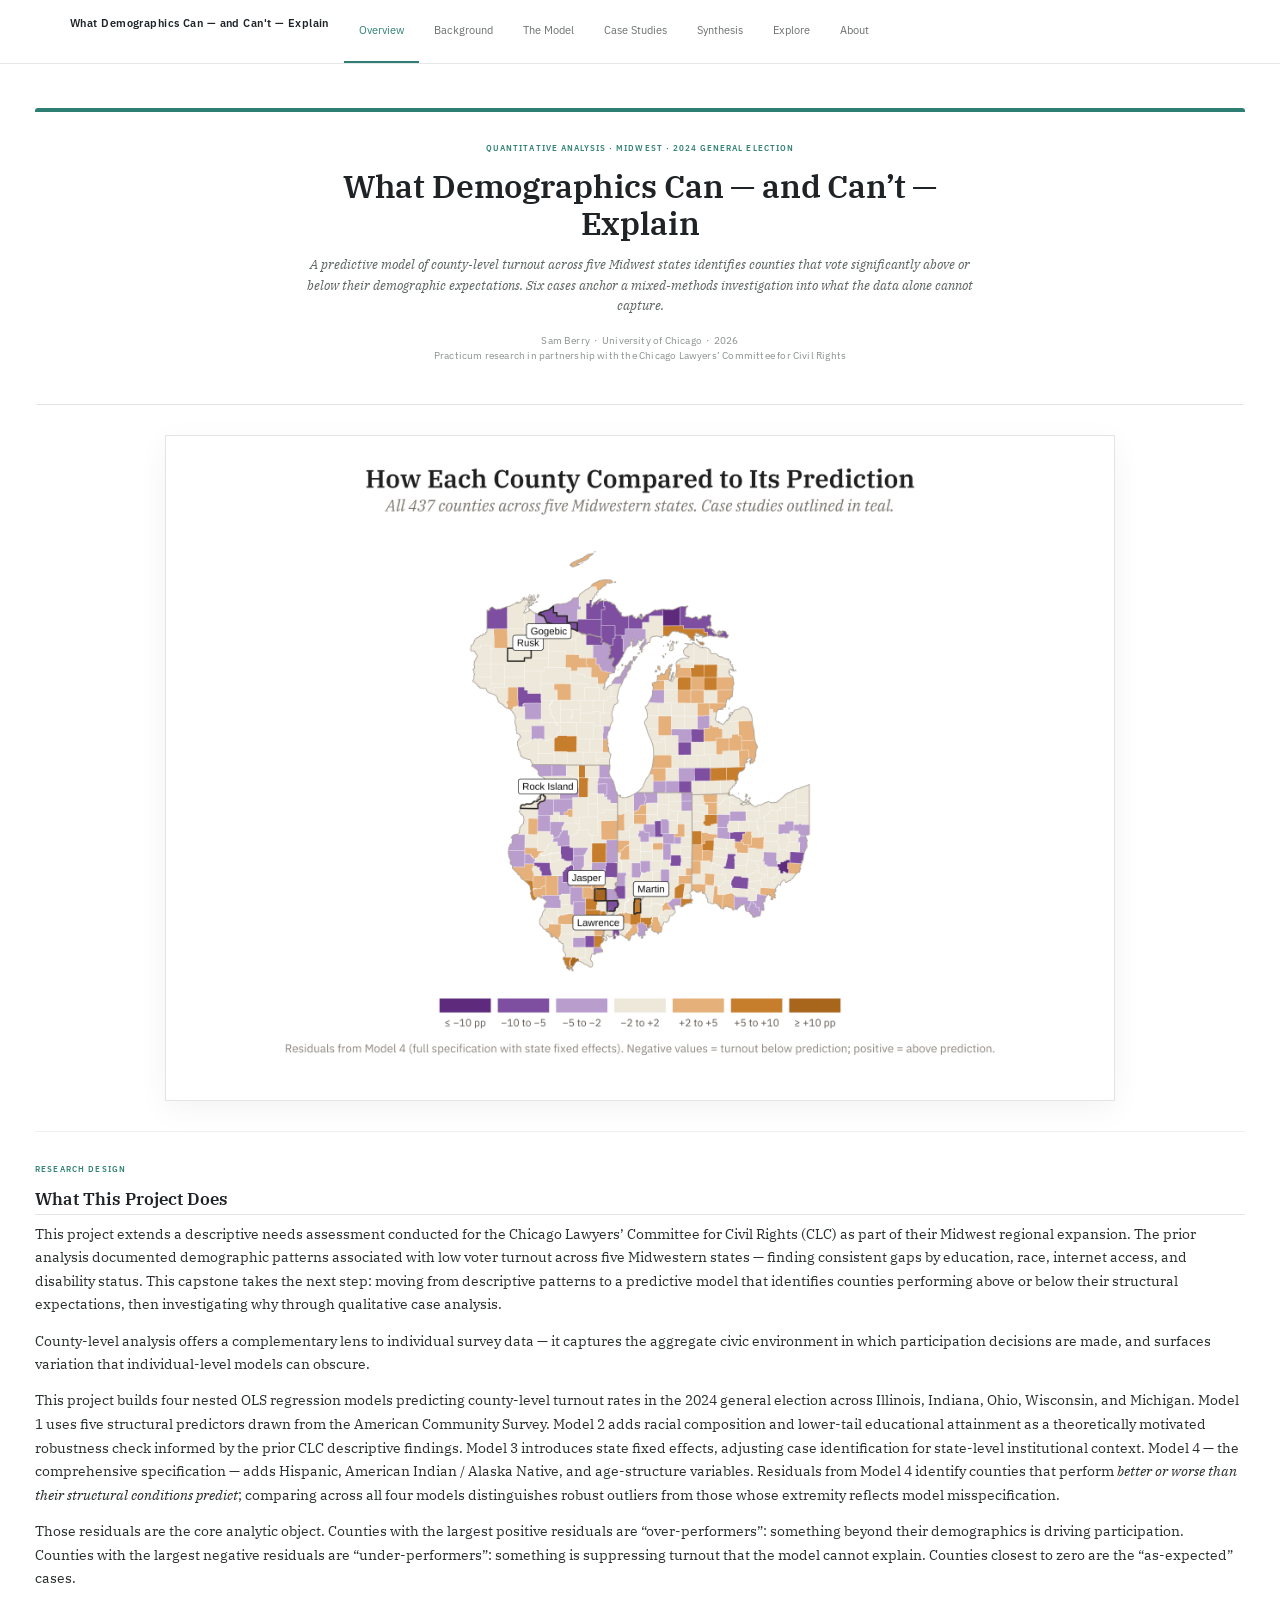
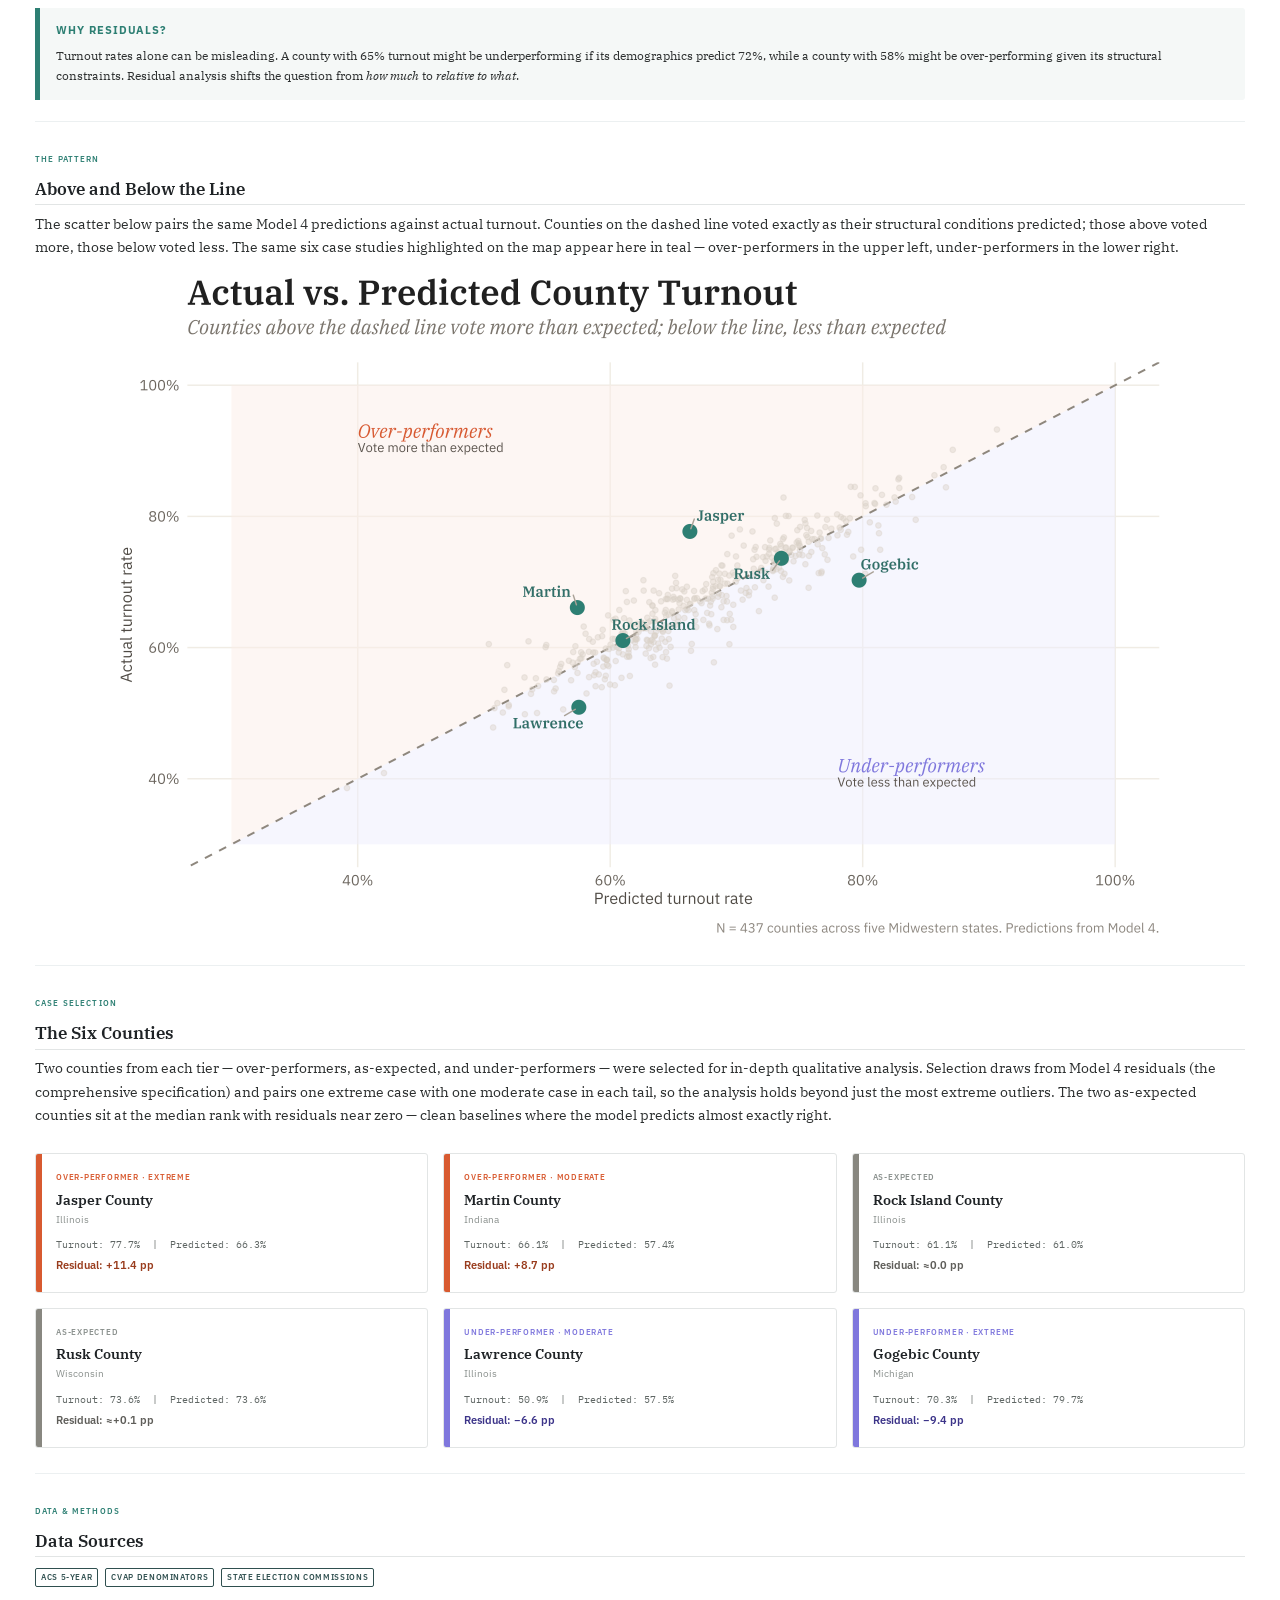
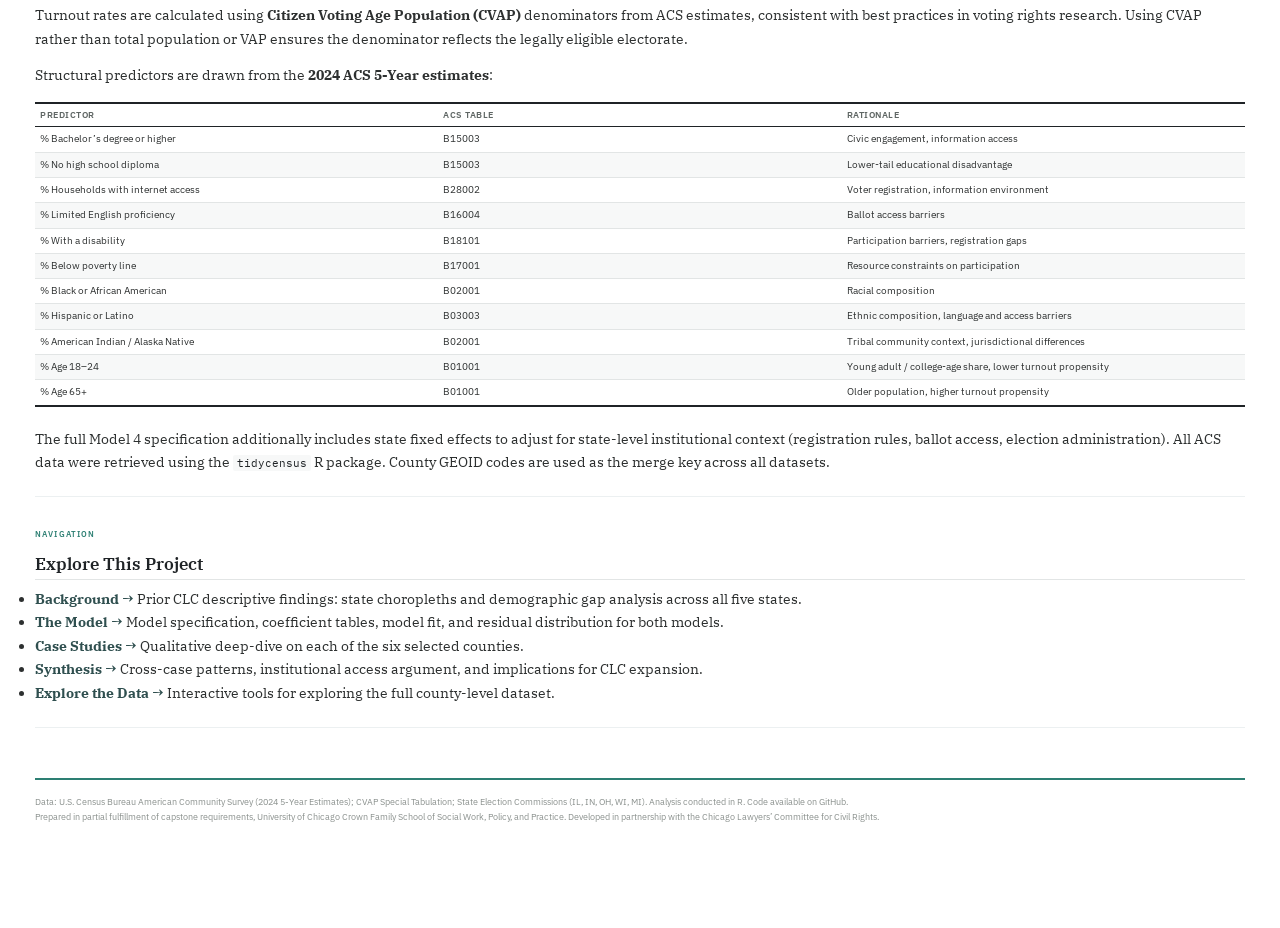
==== commit 52f6208e: "clean up" ====
--- a/docs/index.html
+++ b/docs/index.html
@@ -227,7 +227,7 @@
         <span class="icon-bar"></span>
         <span class="icon-bar"></span>
       </button>
-      <a class="navbar-brand" href="index.html">Midwest Voter Turnout</a>
+      <a class="navbar-brand" href="index.html">What Demographics Can — and Can't — Explain</a>
     </div>
     <div id="navbar" class="navbar-collapse collapse">
       <ul class="nav navbar-nav">
@@ -273,15 +273,13 @@
 <div class="hero-text">
 <p><span class="kicker">Quantitative Analysis · Midwest · 2024 General
 Election</span></p>
-<div id="who-votes-and-why-some-counties-beat-the-odds"
-class="section level1">
-<h1>Who Votes — and Why Some Counties Beat the Odds</h1>
+<div id="what-demographics-can-and-cant-explain" class="section level1">
+<h1>What Demographics Can — and Can’t — Explain</h1>
 <p class="dek">
-A predictive model of county-level voter turnout across five Midwest
-states reveals systematic patterns of under- and over-performance. Six
-counties — selected from the top, middle, and bottom of the residual
-distribution — anchor a mixed-methods investigation into the structural
-and civic factors that shape participation.
+A predictive model of county-level turnout across five Midwest states
+identifies counties that vote significantly above or below their
+demographic expectations. Six cases anchor a mixed-methods investigation
+into what the data alone cannot capture.
 </p>
 <p class="byline">
 Sam Berry  ·  University of Chicago  ·  2026<br> Practicum research in
@@ -292,7 +290,6 @@
 </div>
 </div>
 <div class="viz-section">
-<pre><code>## NULL</code></pre>
 <p><img src="index_files/figure-html/hero-map-1.png" width="1056" /></p>
 </div>
 <hr />
--- a/docs/custom.css
+++ b/docs/custom.css
@@ -284,8 +284,11 @@
 
 /* === CALLOUT BOXES === */
 .callout {
-  border-left: 4px solid var(--brand);
+  border-left: 5px solid var(--brand);
   background: #f5f8f7;
+  padding: 1.35rem 1.75rem 1.35rem 1.6rem;
+  margin: 1.75rem 0;
+  border-radius: 0 3px 3px 0;
 }
 
 .callout.finding {
@@ -300,13 +303,25 @@
 
 .callout strong {
   font-family: var(--sans);
-  font-weight: 600;
-  display: block;
-  margin-bottom: 0.45rem;
-  font-size: 0.95rem;
-  letter-spacing: 0.06em;
+  font-weight: 700;
+  display: block;
+  margin-bottom: 0.65rem;
+  font-size: 1.05rem;
+  letter-spacing: 0.09em;
   text-transform: uppercase;
-}
+  color: var(--brand);
+}
+
+.callout.warning strong { color: var(--under); }
+
+/* Slightly larger text inside callouts */
+.callout p,
+.callout li {
+  font-size: 1.2rem;
+  line-height: 1.68;
+}
+
+.callout p:last-child { margin-bottom: 0; }
 
 /* === COUNTY CARDS === */
 .county-grid {
@@ -333,9 +348,9 @@
   height: 100%;
 }
 
-.county-card.over::before  { background: var(--over); }
-.county-card.middle::before { background: var(--mid); }
-.county-card.under::before  { background: var(--under); }
+.county-card.over::before   { background: #D85A30; }
+.county-card.middle::before { background: #888780; }
+.county-card.under::before  { background: #7F77DD; }
 
 .county-card .card-label {
   font-family: var(--sans);
@@ -347,8 +362,8 @@
   margin-bottom: 0.65rem;
 }
 
-.county-card.over  .card-label { color: var(--over); }
-.county-card.under .card-label { color: var(--under); }
+.county-card.over  .card-label { color: #D85A30; }
+.county-card.under .card-label { color: #7F77DD; }
 
 .county-card .card-name {
   font-family: var(--serif);
@@ -381,9 +396,9 @@
   margin-top: 0.25rem;
 }
 
-.county-card.over  .card-residual { color: var(--over); }
-.county-card.under .card-residual { color: var(--under); }
-.county-card.middle .card-residual { color: var(--mid); }
+.county-card.over   .card-residual { color: #993C1D; }
+.county-card.under  .card-residual { color: #3C3489; }
+.county-card.middle .card-residual { color: #5F5E5A; }
 
 /* === TABLES === */
 table {
@@ -531,6 +546,31 @@
   margin-bottom: 0.4rem;
 }
 
+/* === SYNTHESIS PAGE — card overrides === */
+.phase-card h3 {
+  font-family: var(--serif) !important;
+  font-size: 2.3rem !important;
+  font-weight: 700 !important;
+  color: var(--ink) !important;
+  margin: 0 0 0.85rem 0 !important;
+  line-height: 1.2 !important;
+  text-transform: none !important;
+  letter-spacing: 0 !important;
+  border-bottom: none !important;
+  padding-bottom: 0 !important;
+  font-style: normal !important;
+}
+.case-card h4 {
+  font-family: var(--serif) !important;
+  font-size: 2.4rem !important;
+  font-weight: 700 !important;
+  color: var(--ink) !important;
+  margin: 0 0 0.7rem 0 !important;
+  line-height: 1.15 !important;
+  text-transform: none !important;
+  letter-spacing: 0 !important;
+}
+
 /* === FOOTER === */
 .site-footer {
   margin-top: 5rem;
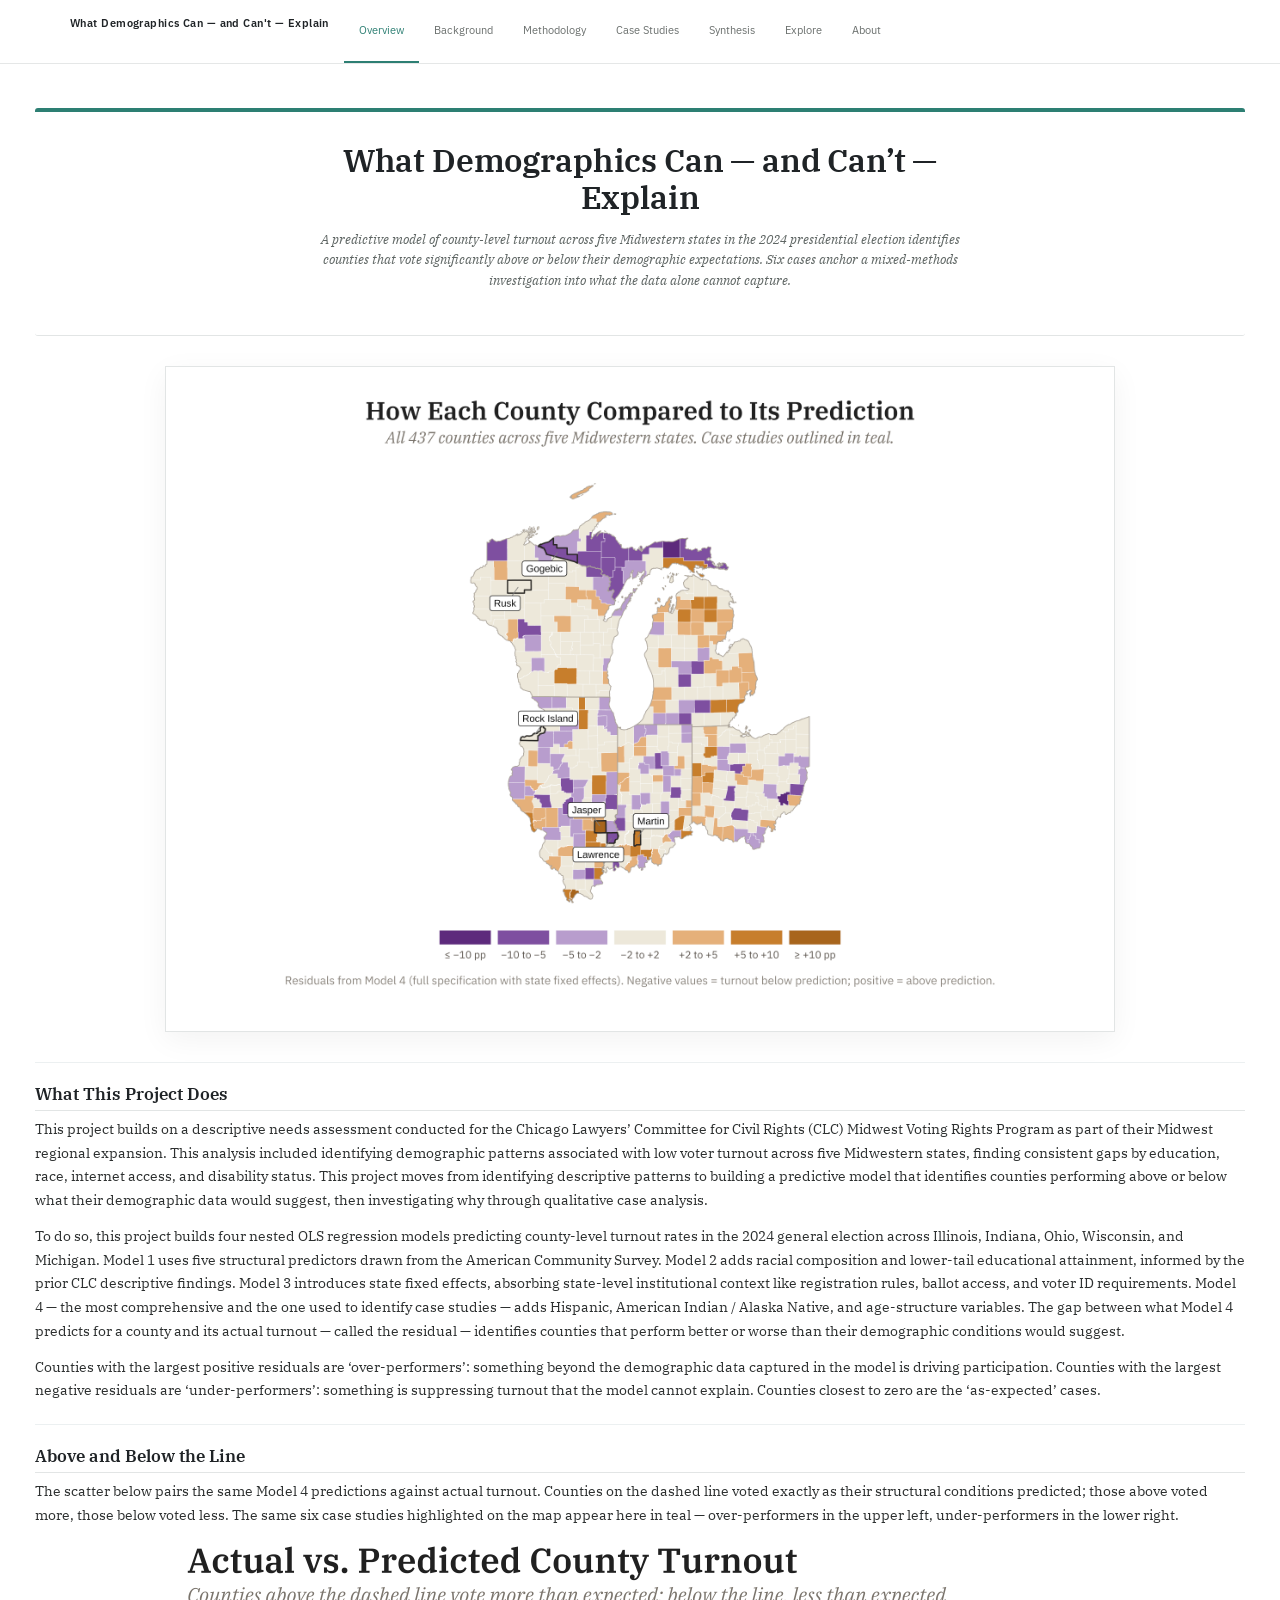
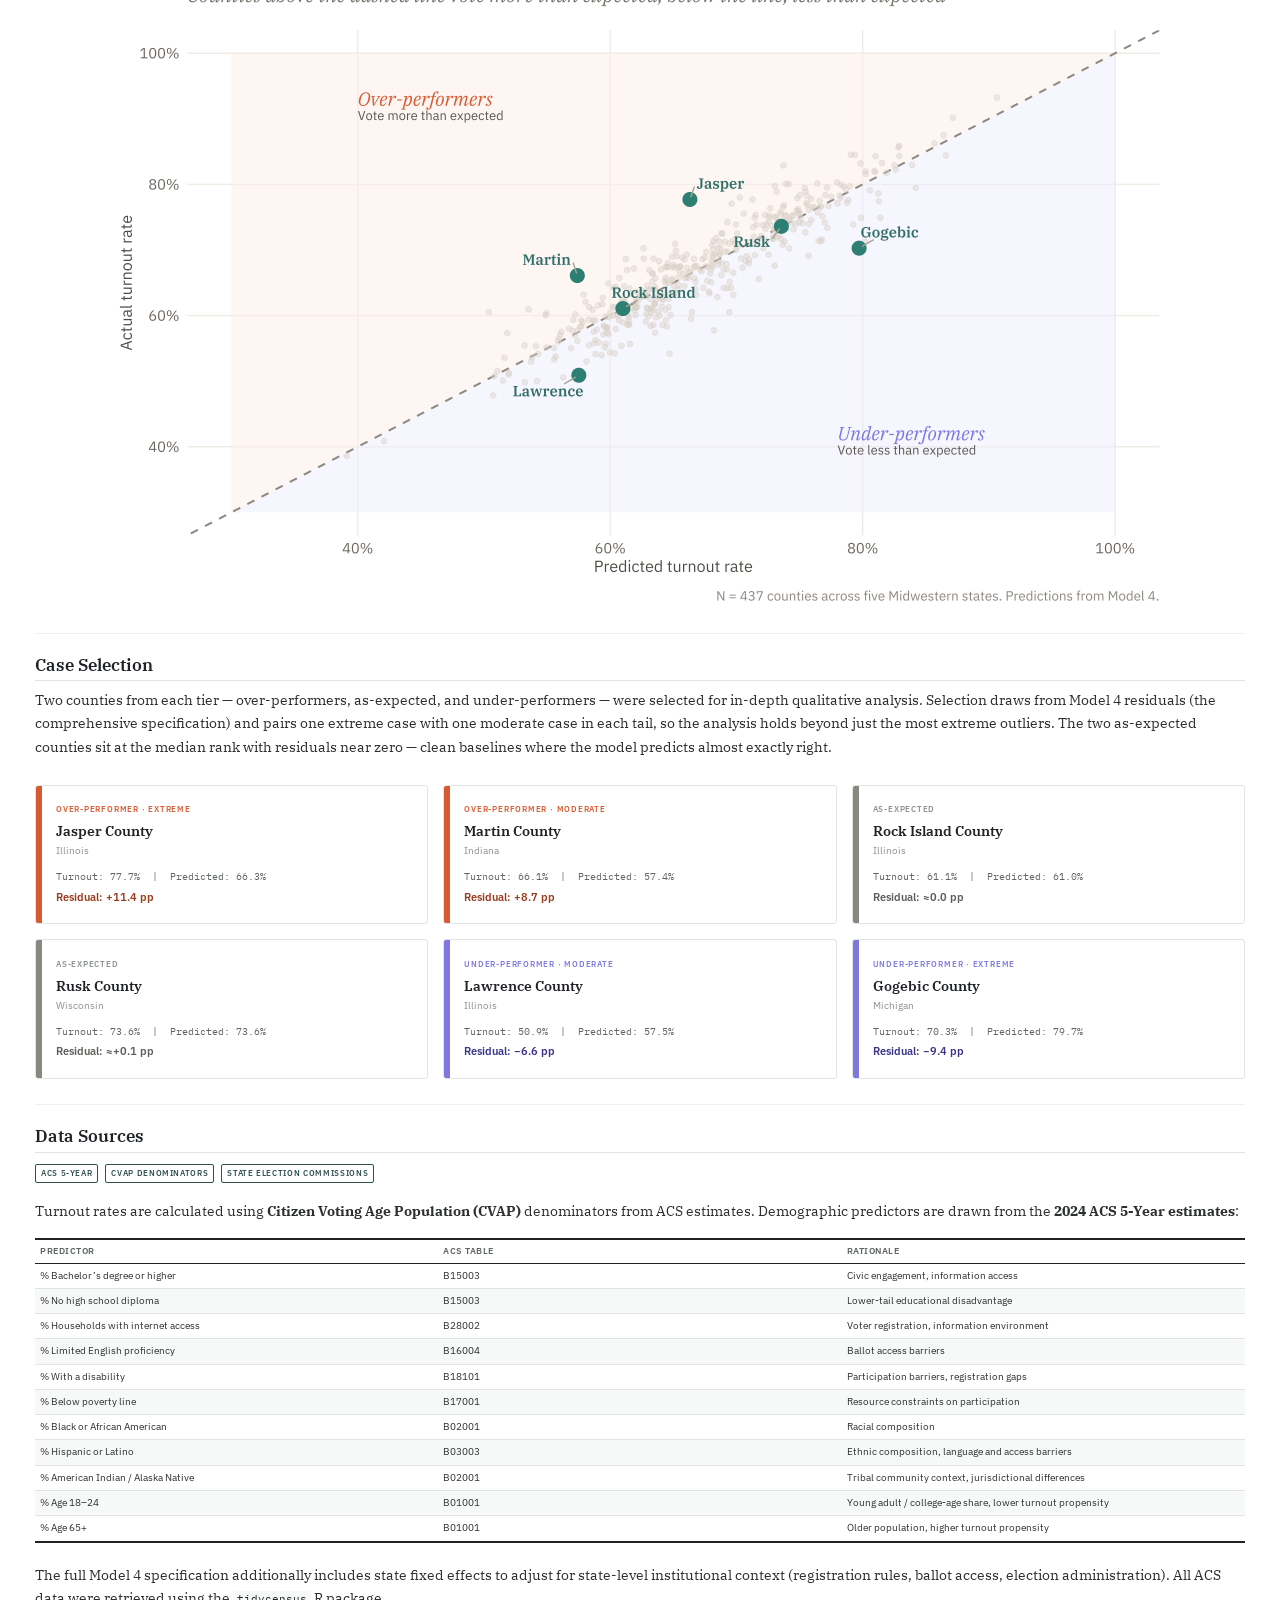
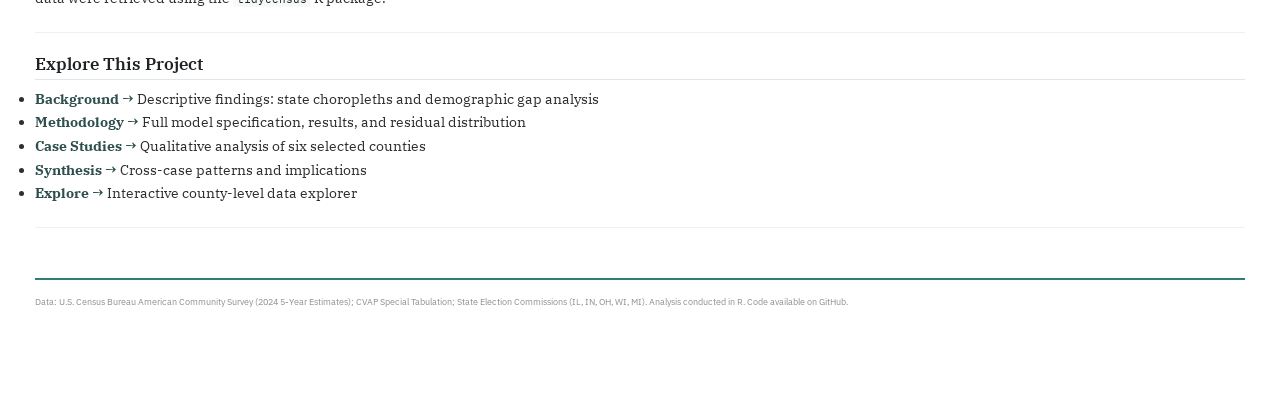
==== commit 91e6ea75: "updating repo" ====
--- a/docs/index.html
+++ b/docs/index.html
@@ -13,13 +13,13 @@
 
 <title>index.knit</title>
 
-<script src="site_libs/header-attrs-2.30/header-attrs.js"></script>
-<script src="site_libs/jquery-3.6.0/jquery-3.6.0.min.js"></script>
+<script src="index_files/header-attrs-2.30/header-attrs.js"></script>
+<script src="index_files/jquery-3.6.0/jquery-3.6.0.min.js"></script>
 <meta name="viewport" content="width=device-width, initial-scale=1" />
-<link href="site_libs/bootstrap-3.3.5/css/flatly.min.css" rel="stylesheet" />
-<script src="site_libs/bootstrap-3.3.5/js/bootstrap.min.js"></script>
-<script src="site_libs/bootstrap-3.3.5/shim/html5shiv.min.js"></script>
-<script src="site_libs/bootstrap-3.3.5/shim/respond.min.js"></script>
+<link href="index_files/bootstrap-3.3.5/css/flatly.min.css" rel="stylesheet" />
+<script src="index_files/bootstrap-3.3.5/js/bootstrap.min.js"></script>
+<script src="index_files/bootstrap-3.3.5/shim/html5shiv.min.js"></script>
+<script src="index_files/bootstrap-3.3.5/shim/respond.min.js"></script>
 <style>h1 {font-size: 34px;}
        h1.title {font-size: 38px;}
        h2 {font-size: 30px;}
@@ -29,7 +29,7 @@
        h6 {font-size: 12px;}
        code {color: inherit; background-color: rgba(0, 0, 0, 0.04);}
        pre:not([class]) { background-color: white }</style>
-<script src="site_libs/navigation-1.1/tabsets.js"></script>
+<script src="index_files/navigation-1.1/tabsets.js"></script>
 
 <style type="text/css">
   code{white-space: pre-wrap;}
@@ -238,7 +238,7 @@
   <a href="descriptive.html">Background</a>
 </li>
 <li>
-  <a href="model.html">The Model</a>
+  <a href="model.html">Methodology</a>
 </li>
 <li>
   <a href="case-studies.html">Case Studies</a>
@@ -270,22 +270,16 @@
 
 <div class="site-hero">
 <div class="hero-grid hero-grid-text-only">
-<div class="hero-text">
-<p><span class="kicker">Quantitative Analysis · Midwest · 2024 General
-Election</span></p>
-<div id="what-demographics-can-and-cant-explain" class="section level1">
+<div id="what-demographics-can-and-cant-explain"
+class="section level1 hero-text">
 <h1>What Demographics Can — and Can’t — Explain</h1>
 <p class="dek">
-A predictive model of county-level turnout across five Midwest states
-identifies counties that vote significantly above or below their
-demographic expectations. Six cases anchor a mixed-methods investigation
-into what the data alone cannot capture.
+A predictive model of county-level turnout across five Midwestern states
+in the 2024 presidential election identifies counties that vote
+significantly above or below their demographic expectations. Six cases
+anchor a mixed-methods investigation into what the data alone cannot
+capture.
 </p>
-<p class="byline">
-Sam Berry  ·  University of Chicago  ·  2026<br> Practicum research in
-partnership with the Chicago Lawyers’ Committee for Civil Rights
-</p>
-</div>
 </div>
 </div>
 </div>
@@ -293,52 +287,38 @@
 <p><img src="index_files/figure-html/hero-map-1.png" width="1056" /></p>
 </div>
 <hr />
-<p><span class="section-label">Research Design</span></p>
 <div id="what-this-project-does" class="section level2">
 <h2>What This Project Does</h2>
-<p>This project extends a descriptive needs assessment conducted for the
-Chicago Lawyers’ Committee for Civil Rights (CLC) as part of their
-Midwest regional expansion. The prior analysis documented demographic
-patterns associated with low voter turnout across five Midwestern states
-— finding consistent gaps by education, race, internet access, and
-disability status. This capstone takes the next step: moving from
-descriptive patterns to a predictive model that identifies counties
-performing above or below their structural expectations, then
-investigating why through qualitative case analysis.</p>
-<p>County-level analysis offers a complementary lens to individual
-survey data — it captures the aggregate civic environment in which
-participation decisions are made, and surfaces variation that
-individual-level models can obscure.</p>
-<p>This project builds four nested OLS regression models predicting
-county-level turnout rates in the 2024 general election across Illinois,
-Indiana, Ohio, Wisconsin, and Michigan. Model 1 uses five structural
-predictors drawn from the American Community Survey. Model 2 adds racial
-composition and lower-tail educational attainment as a theoretically
-motivated robustness check informed by the prior CLC descriptive
-findings. Model 3 introduces state fixed effects, adjusting case
-identification for state-level institutional context. Model 4 — the
-comprehensive specification — adds Hispanic, American Indian / Alaska
-Native, and age-structure variables. Residuals from Model 4 identify
-counties that perform <em>better or worse than their structural
-conditions predict</em>; comparing across all four models distinguishes
-robust outliers from those whose extremity reflects model
-misspecification.</p>
-<p>Those residuals are the core analytic object. Counties with the
-largest positive residuals are “over-performers”: something beyond their
-demographics is driving participation. Counties with the largest
-negative residuals are “under-performers”: something is suppressing
-turnout that the model cannot explain. Counties closest to zero are the
-“as-expected” cases.</p>
-<div class="callout">
-<p><strong>Why Residuals?</strong> Turnout rates alone can be
-misleading. A county with 65% turnout might be underperforming if its
-demographics predict 72%, while a county with 58% might be
-over-performing given its structural constraints. Residual analysis
-shifts the question from <em>how much</em> to <em>relative to
-what</em>.</p>
-</div>
+<p>This project builds on a descriptive needs assessment conducted for
+the Chicago Lawyers’ Committee for Civil Rights (CLC) Midwest Voting
+Rights Program as part of their Midwest regional expansion. This
+analysis included identifying demographic patterns associated with low
+voter turnout across five Midwestern states, finding consistent gaps by
+education, race, internet access, and disability status. This project
+moves from identifying descriptive patterns to building a predictive
+model that identifies counties performing above or below what their
+demographic data would suggest, then investigating why through
+qualitative case analysis.</p>
+<p>To do so, this project builds four nested OLS regression models
+predicting county-level turnout rates in the 2024 general election
+across Illinois, Indiana, Ohio, Wisconsin, and Michigan. Model 1 uses
+five structural predictors drawn from the American Community Survey.
+Model 2 adds racial composition and lower-tail educational attainment,
+informed by the prior CLC descriptive findings. Model 3 introduces state
+fixed effects, absorbing state-level institutional context like
+registration rules, ballot access, and voter ID requirements. Model 4 —
+the most comprehensive and the one used to identify case studies — adds
+Hispanic, American Indian / Alaska Native, and age-structure variables.
+The gap between what Model 4 predicts for a county and its actual
+turnout — called the residual — identifies counties that perform better
+or worse than their demographic conditions would suggest.</p>
+<p>Counties with the largest positive residuals are ‘over-performers’:
+something beyond the demographic data captured in the model is driving
+participation. Counties with the largest negative residuals are
+‘under-performers’: something is suppressing turnout that the model
+cannot explain. Counties closest to zero are the ‘as-expected’
+cases.</p>
 <hr />
-<p><span class="section-label">The Pattern</span></p>
 </div>
 <div id="above-and-below-the-line" class="section level2">
 <h2>Above and Below the Line</h2>
@@ -350,10 +330,9 @@
 right.</p>
 <p><img src="index_files/figure-html/residual-scatter-1.png" width="1056" /></p>
 <hr />
-<p><span class="section-label">Case Selection</span></p>
-</div>
-<div id="the-six-counties" class="section level2">
-<h2>The Six Counties</h2>
+</div>
+<div id="case-selection" class="section level2">
+<h2>Case Selection</h2>
 <p>Two counties from each tier — over-performers, as-expected, and
 under-performers — were selected for in-depth qualitative analysis.
 Selection draws from Model 4 residuals (the comprehensive specification)
@@ -466,7 +445,6 @@
 </div>
 </div>
 <hr />
-<p><span class="section-label">Data &amp; Methods</span></p>
 </div>
 <div id="data-sources" class="section level2">
 <h2>Data Sources</h2>
@@ -474,11 +452,8 @@
 class="method-tag">CVAP Denominators</span> <span
 class="method-tag">State Election Commissions</span></p>
 <p>Turnout rates are calculated using <strong>Citizen Voting Age
-Population (CVAP)</strong> denominators from ACS estimates, consistent
-with best practices in voting rights research. Using CVAP rather than
-total population or VAP ensures the denominator reflects the legally
-eligible electorate.</p>
-<p>Structural predictors are drawn from the <strong>2024 ACS 5-Year
+Population (CVAP)</strong> denominators from ACS estimates. Demographic
+predictors are drawn from the <strong>2024 ACS 5-Year
 estimates</strong>:</p>
 <table>
 <colgroup>
@@ -554,38 +529,30 @@
 <p>The full Model 4 specification additionally includes state fixed
 effects to adjust for state-level institutional context (registration
 rules, ballot access, election administration). All ACS data were
-retrieved using the <code>tidycensus</code> R package. County GEOID
-codes are used as the merge key across all datasets.</p>
+retrieved using the <code>tidycensus</code> R package.</p>
 <hr />
-<p><span class="section-label">Navigation</span></p>
 </div>
 <div id="explore-this-project" class="section level2">
 <h2>Explore This Project</h2>
 <ul>
-<li><strong><a href="descriptive.html">Background →</a></strong> Prior
-CLC descriptive findings: state choropleths and demographic gap analysis
-across all five states.</li>
-<li><strong><a href="model.html">The Model →</a></strong> Model
-specification, coefficient tables, model fit, and residual distribution
-for both models.</li>
+<li><strong><a href="descriptive.html">Background →</a></strong>
+Descriptive findings: state choropleths and demographic gap
+analysis</li>
+<li><strong><a href="model.html">Methodology →</a></strong> Full model
+specification, results, and residual distribution</li>
 <li><strong><a href="case-studies.html">Case Studies →</a></strong>
-Qualitative deep-dive on each of the six selected counties.</li>
+Qualitative analysis of six selected counties</li>
 <li><strong><a href="synthesis.html">Synthesis →</a></strong> Cross-case
-patterns, institutional access argument, and implications for CLC
-expansion.</li>
-<li><strong><a href="explore.html">Explore the Data →</a></strong>
-Interactive tools for exploring the full county-level dataset.</li>
+patterns and implications</li>
+<li><strong><a href="explore.html">Explore →</a></strong> Interactive
+county-level data explorer</li>
 </ul>
 <hr />
 <div class="site-footer">
 <p>Data: U.S. Census Bureau American Community Survey (2024 5-Year
 Estimates); CVAP Special Tabulation; State Election Commissions (IL, IN,
 OH, WI, MI). Analysis conducted in R. Code available on
-<a href="https://github.com/Smlfberry/midwestturnout">GitHub</a>.<br>
-Prepared in partial fulfillment of capstone requirements, University of
-Chicago Crown Family School of Social Work, Policy, and Practice.
-Developed in partnership with the Chicago Lawyers’ Committee for Civil
-Rights.</p>
+<a href="https://github.com/Smlfberry/midwestturnout">GitHub</a>.</p>
 </div>
 </div>
 
--- a/docs/index_files/bootstrap-3.3.5/css/flatly.min.css
+++ b/docs/index_files/bootstrap-3.3.5/css/flatly.min.css
@@ -0,0 +1,30 @@
+@font-face {
+  font-family: 'Lato';
+  font-style: normal;
+  font-weight: 400;
+  src: url(fonts/Lato.ttf) format('truetype');
+}
+@font-face {
+  font-family: 'Lato';
+  font-style: normal;
+  font-weight: 700;
+  src: url(fonts/LatoBold.ttf) format('truetype');
+}
+@font-face {
+  font-family: 'Lato';
+  font-style: italic;
+  font-weight: 400;
+  src: url(fonts/LatoItalic.ttf) format('truetype');
+}
+
+/*!
+ * bootswatch v3.3.6
+ * Homepage: http://bootswatch.com
+ * Copyright 2012-2015 Thomas Park
+ * Licensed under MIT
+ * Based on Bootstrap
+*//*!
+ * Bootstrap v3.3.6 (http://getbootstrap.com)
+ * Copyright 2011-2015 Twitter, Inc.
+ * Licensed under MIT (https://github.com/twbs/bootstrap/blob/master/LICENSE)
+ *//*! normalize.css v3.0.3 | MIT License | github.com/necolas/normalize.css */html{font-family:sans-serif;-ms-text-size-adjust:100%;-webkit-text-size-adjust:100%}body{margin:0}article,aside,details,figcaption,figure,footer,header,hgroup,main,menu,nav,section,summary{display:block}audio,canvas,progress,video{display:inline-block;vertical-align:baseline}audio:not([controls]){display:none;height:0}[hidden],template{display:none}a{background-color:transparent}a:active,a:hover{outline:0}abbr[title]{border-bottom:1px dotted}b,strong{font-weight:bold}dfn{font-style:italic}h1{font-size:2em;margin:0.67em 0}mark{background:#ff0;color:#000}small{font-size:80%}sub,sup{font-size:75%;line-height:0;position:relative;vertical-align:baseline}sup{top:-0.5em}sub{bottom:-0.25em}img{border:0}svg:not(:root){overflow:hidden}figure{margin:1em 40px}hr{-webkit-box-sizing:content-box;-moz-box-sizing:content-box;box-sizing:content-box;height:0}pre{overflow:auto}code,kbd,pre,samp{font-family:monospace, monospace;font-size:1em}button,input,optgroup,select,textarea{color:inherit;font:inherit;margin:0}button{overflow:visible}button,select{text-transform:none}button,html input[type="button"],input[type="reset"],input[type="submit"]{-webkit-appearance:button;cursor:pointer}button[disabled],html input[disabled]{cursor:default}button::-moz-focus-inner,input::-moz-focus-inner{border:0;padding:0}input{line-height:normal}input[type="checkbox"],input[type="radio"]{-webkit-box-sizing:border-box;-moz-box-sizing:border-box;box-sizing:border-box;padding:0}input[type="number"]::-webkit-inner-spin-button,input[type="number"]::-webkit-outer-spin-button{height:auto}input[type="search"]{-webkit-appearance:textfield;-webkit-box-sizing:content-box;-moz-box-sizing:content-box;box-sizing:content-box}input[type="search"]::-webkit-search-cancel-button,input[type="search"]::-webkit-search-decoration{-webkit-appearance:none}fieldset{border:1px solid #c0c0c0;margin:0 2px;padding:0.35em 0.625em 0.75em}legend{border:0;padding:0}textarea{overflow:auto}optgroup{font-weight:bold}table{border-collapse:collapse;border-spacing:0}td,th{padding:0}/*! Source: https://github.com/h5bp/html5-boilerplate/blob/master/src/css/main.css */@media print{*,*:before,*:after{background:transparent !important;color:#000 !important;-webkit-box-shadow:none !important;box-shadow:none !important;text-shadow:none !important}a,a:visited{text-decoration:underline}a[href]:after{content:" (" attr(href) ")"}abbr[title]:after{content:" (" attr(title) ")"}a[href^="#"]:after,a[href^="javascript:"]:after{content:""}pre,blockquote{border:1px solid #999;page-break-inside:avoid}thead{display:table-header-group}tr,img{page-break-inside:avoid}img{max-width:100% !important}p,h2,h3{orphans:3;widows:3}h2,h3{page-break-after:avoid}.navbar{display:none}.btn>.caret,.dropup>.btn>.caret{border-top-color:#000 !important}.label{border:1px solid #000}.table{border-collapse:collapse !important}.table td,.table th{background-color:#fff !important}.table-bordered th,.table-bordered td{border:1px solid #ddd !important}}@font-face{font-family:'Glyphicons Halflings';src:url('../fonts/glyphicons-halflings-regular.eot');src:url('../fonts/glyphicons-halflings-regular.eot?#iefix') format('embedded-opentype'),url('../fonts/glyphicons-halflings-regular.woff') format('woff'),url('../fonts/glyphicons-halflings-regular.ttf') format('truetype'),url('../fonts/glyphicons-halflings-regular.svg#glyphicons_halflingsregular') format('svg')}.glyphicon{position:relative;top:1px;display:inline-block;font-family:'Glyphicons Halflings';font-style:normal;font-weight:normal;line-height:1;-webkit-font-smoothing:antialiased;-moz-osx-font-smoothing:grayscale}.glyphicon-asterisk:before{content:"\002a"}.glyphicon-plus:before{content:"\002b"}.glyphicon-euro:before,.glyphicon-eur:before{content:"\20ac"}.glyphicon-minus:before{content:"\2212"}.glyphicon-cloud:before{content:"\2601"}.glyphicon-envelope:before{content:"\2709"}.glyphicon-pencil:before{content:"\270f"}.glyphicon-glass:before{content:"\e001"}.glyphicon-music:before{content:"\e002"}.glyphicon-search:before{content:"\e003"}.glyphicon-heart:before{content:"\e005"}.glyphicon-star:before{content:"\e006"}.glyphicon-star-empty:before{content:"\e007"}.glyphicon-user:before{content:"\e008"}.glyphicon-film:before{content:"\e009"}.glyphicon-th-large:before{content:"\e010"}.glyphicon-th:before{content:"\e011"}.glyphicon-th-list:before{content:"\e012"}.glyphicon-ok:before{content:"\e013"}.glyphicon-remove:before{content:"\e014"}.glyphicon-zoom-in:before{content:"\e015"}.glyphicon-zoom-out:before{content:"\e016"}.glyphicon-off:before{content:"\e017"}.glyphicon-signal:before{content:"\e018"}.glyphicon-cog:before{content:"\e019"}.glyphicon-trash:before{content:"\e020"}.glyphicon-home:before{content:"\e021"}.glyphicon-file:before{content:"\e022"}.glyphicon-time:before{content:"\e023"}.glyphicon-road:before{content:"\e024"}.glyphicon-download-alt:before{content:"\e025"}.glyphicon-download:before{content:"\e026"}.glyphicon-upload:before{content:"\e027"}.glyphicon-inbox:before{content:"\e028"}.glyphicon-play-circle:before{content:"\e029"}.glyphicon-repeat:before{content:"\e030"}.glyphicon-refresh:before{content:"\e031"}.glyphicon-list-alt:before{content:"\e032"}.glyphicon-lock:before{content:"\e033"}.glyphicon-flag:before{content:"\e034"}.glyphicon-headphones:before{content:"\e035"}.glyphicon-volume-off:before{content:"\e036"}.glyphicon-volume-down:before{content:"\e037"}.glyphicon-volume-up:before{content:"\e038"}.glyphicon-qrcode:before{content:"\e039"}.glyphicon-barcode:before{content:"\e040"}.glyphicon-tag:before{content:"\e041"}.glyphicon-tags:before{content:"\e042"}.glyphicon-book:before{content:"\e043"}.glyphicon-bookmark:before{content:"\e044"}.glyphicon-print:before{content:"\e045"}.glyphicon-camera:before{content:"\e046"}.glyphicon-font:before{content:"\e047"}.glyphicon-bold:before{content:"\e048"}.glyphicon-italic:before{content:"\e049"}.glyphicon-text-height:before{content:"\e050"}.glyphicon-text-width:before{content:"\e051"}.glyphicon-align-left:before{content:"\e052"}.glyphicon-align-center:before{content:"\e053"}.glyphicon-align-right:before{content:"\e054"}.glyphicon-align-justify:before{content:"\e055"}.glyphicon-list:before{content:"\e056"}.glyphicon-indent-left:before{content:"\e057"}.glyphicon-indent-right:before{content:"\e058"}.glyphicon-facetime-video:before{content:"\e059"}.glyphicon-picture:before{content:"\e060"}.glyphicon-map-marker:before{content:"\e062"}.glyphicon-adjust:before{content:"\e063"}.glyphicon-tint:before{content:"\e064"}.glyphicon-edit:before{content:"\e065"}.glyphicon-share:before{content:"\e066"}.glyphicon-check:before{content:"\e067"}.glyphicon-move:before{content:"\e068"}.glyphicon-step-backward:before{content:"\e069"}.glyphicon-fast-backward:before{content:"\e070"}.glyphicon-backward:before{content:"\e071"}.glyphicon-play:before{content:"\e072"}.glyphicon-pause:before{content:"\e073"}.glyphicon-stop:before{content:"\e074"}.glyphicon-forward:before{content:"\e075"}.glyphicon-fast-forward:before{content:"\e076"}.glyphicon-step-forward:before{content:"\e077"}.glyphicon-eject:before{content:"\e078"}.glyphicon-chevron-left:before{content:"\e079"}.glyphicon-chevron-right:before{content:"\e080"}.glyphicon-plus-sign:before{content:"\e081"}.glyphicon-minus-sign:before{content:"\e082"}.glyphicon-remove-sign:before{content:"\e083"}.glyphicon-ok-sign:before{content:"\e084"}.glyphicon-question-sign:before{content:"\e085"}.glyphicon-info-sign:before{content:"\e086"}.glyphicon-screenshot:before{content:"\e087"}.glyphicon-remove-circle:before{content:"\e088"}.glyphicon-ok-circle:before{content:"\e089"}.glyphicon-ban-circle:before{content:"\e090"}.glyphicon-arrow-left:before{content:"\e091"}.glyphicon-arrow-right:before{content:"\e092"}.glyphicon-arrow-up:before{content:"\e093"}.glyphicon-arrow-down:before{content:"\e094"}.glyphicon-share-alt:before{content:"\e095"}.glyphicon-resize-full:before{content:"\e096"}.glyphicon-resize-small:before{content:"\e097"}.glyphicon-exclamation-sign:before{content:"\e101"}.glyphicon-gift:before{content:"\e102"}.glyphicon-leaf:before{content:"\e103"}.glyphicon-fire:before{content:"\e104"}.glyphicon-eye-open:before{content:"\e105"}.glyphicon-eye-close:before{content:"\e106"}.glyphicon-warning-sign:before{content:"\e107"}.glyphicon-plane:before{content:"\e108"}.glyphicon-calendar:before{content:"\e109"}.glyphicon-random:before{content:"\e110"}.glyphicon-comment:before{content:"\e111"}.glyphicon-magnet:before{content:"\e112"}.glyphicon-chevron-up:before{content:"\e113"}.glyphicon-chevron-down:before{content:"\e114"}.glyphicon-retweet:before{content:"\e115"}.glyphicon-shopping-cart:before{content:"\e116"}.glyphicon-folder-close:before{content:"\e117"}.glyphicon-folder-open:before{content:"\e118"}.glyphicon-resize-vertical:before{content:"\e119"}.glyphicon-resize-horizontal:before{content:"\e120"}.glyphicon-hdd:before{content:"\e121"}.glyphicon-bullhorn:before{content:"\e122"}.glyphicon-bell:before{content:"\e123"}.glyphicon-certificate:before{content:"\e124"}.glyphicon-thumbs-up:before{content:"\e125"}.glyphicon-thumbs-down:before{content:"\e126"}.glyphicon-hand-right:before{content:"\e127"}.glyphicon-hand-left:before{content:"\e128"}.glyphicon-hand-up:before{content:"\e129"}.glyphicon-hand-down:before{content:"\e130"}.glyphicon-circle-arrow-right:before{content:"\e131"}.glyphicon-circle-arrow-left:before{content:"\e132"}.glyphicon-circle-arrow-up:before{content:"\e133"}.glyphicon-circle-arrow-down:before{content:"\e134"}.glyphicon-globe:before{content:"\e135"}.glyphicon-wrench:before{content:"\e136"}.glyphicon-tasks:before{content:"\e137"}.glyphicon-filter:before{content:"\e138"}.glyphicon-briefcase:before{content:"\e139"}.glyphicon-fullscreen:before{content:"\e140"}.glyphicon-dashboard:before{content:"\e141"}.glyphicon-paperclip:before{content:"\e142"}.glyphicon-heart-empty:before{content:"\e143"}.glyphicon-link:before{content:"\e144"}.glyphicon-phone:before{content:"\e145"}.glyphicon-pushpin:before{content:"\e146"}.glyphicon-usd:before{content:"\e148"}.glyphicon-gbp:before{content:"\e149"}.glyphicon-sort:before{content:"\e150"}.glyphicon-sort-by-alphabet:before{content:"\e151"}.glyphicon-sort-by-alphabet-alt:before{content:"\e152"}.glyphicon-sort-by-order:before{content:"\e153"}.glyphicon-sort-by-order-alt:before{content:"\e154"}.glyphicon-sort-by-attributes:before{content:"\e155"}.glyphicon-sort-by-attributes-alt:before{content:"\e156"}.glyphicon-unchecked:before{content:"\e157"}.glyphicon-expand:before{content:"\e158"}.glyphicon-collapse-down:before{content:"\e159"}.glyphicon-collapse-up:before{content:"\e160"}.glyphicon-log-in:before{content:"\e161"}.glyphicon-flash:before{content:"\e162"}.glyphicon-log-out:before{content:"\e163"}.glyphicon-new-window:before{content:"\e164"}.glyphicon-record:before{content:"\e165"}.glyphicon-save:before{content:"\e166"}.glyphicon-open:before{content:"\e167"}.glyphicon-saved:before{content:"\e168"}.glyphicon-import:before{content:"\e169"}.glyphicon-export:before{content:"\e170"}.glyphicon-send:before{content:"\e171"}.glyphicon-floppy-disk:before{content:"\e172"}.glyphicon-floppy-saved:before{content:"\e173"}.glyphicon-floppy-remove:before{content:"\e174"}.glyphicon-floppy-save:before{content:"\e175"}.glyphicon-floppy-open:before{content:"\e176"}.glyphicon-credit-card:before{content:"\e177"}.glyphicon-transfer:before{content:"\e178"}.glyphicon-cutlery:before{content:"\e179"}.glyphicon-header:before{content:"\e180"}.glyphicon-compressed:before{content:"\e181"}.glyphicon-earphone:before{content:"\e182"}.glyphicon-phone-alt:before{content:"\e183"}.glyphicon-tower:before{content:"\e184"}.glyphicon-stats:before{content:"\e185"}.glyphicon-sd-video:before{content:"\e186"}.glyphicon-hd-video:before{content:"\e187"}.glyphicon-subtitles:before{content:"\e188"}.glyphicon-sound-stereo:before{content:"\e189"}.glyphicon-sound-dolby:before{content:"\e190"}.glyphicon-sound-5-1:before{content:"\e191"}.glyphicon-sound-6-1:before{content:"\e192"}.glyphicon-sound-7-1:before{content:"\e193"}.glyphicon-copyright-mark:before{content:"\e194"}.glyphicon-registration-mark:before{content:"\e195"}.glyphicon-cloud-download:before{content:"\e197"}.glyphicon-cloud-upload:before{content:"\e198"}.glyphicon-tree-conifer:before{content:"\e199"}.glyphicon-tree-deciduous:before{content:"\e200"}.glyphicon-cd:before{content:"\e201"}.glyphicon-save-file:before{content:"\e202"}.glyphicon-open-file:before{content:"\e203"}.glyphicon-level-up:before{content:"\e204"}.glyphicon-copy:before{content:"\e205"}.glyphicon-paste:before{content:"\e206"}.glyphicon-alert:before{content:"\e209"}.glyphicon-equalizer:before{content:"\e210"}.glyphicon-king:before{content:"\e211"}.glyphicon-queen:before{content:"\e212"}.glyphicon-pawn:before{content:"\e213"}.glyphicon-bishop:before{content:"\e214"}.glyphicon-knight:before{content:"\e215"}.glyphicon-baby-formula:before{content:"\e216"}.glyphicon-tent:before{content:"\26fa"}.glyphicon-blackboard:before{content:"\e218"}.glyphicon-bed:before{content:"\e219"}.glyphicon-apple:before{content:"\f8ff"}.glyphicon-erase:before{content:"\e221"}.glyphicon-hourglass:before{content:"\231b"}.glyphicon-lamp:before{content:"\e223"}.glyphicon-duplicate:before{content:"\e224"}.glyphicon-piggy-bank:before{content:"\e225"}.glyphicon-scissors:before{content:"\e226"}.glyphicon-bitcoin:before{content:"\e227"}.glyphicon-btc:before{content:"\e227"}.glyphicon-xbt:before{content:"\e227"}.glyphicon-yen:before{content:"\00a5"}.glyphicon-jpy:before{content:"\00a5"}.glyphicon-ruble:before{content:"\20bd"}.glyphicon-rub:before{content:"\20bd"}.glyphicon-scale:before{content:"\e230"}.glyphicon-ice-lolly:before{content:"\e231"}.glyphicon-ice-lolly-tasted:before{content:"\e232"}.glyphicon-education:before{content:"\e233"}.glyphicon-option-horizontal:before{content:"\e234"}.glyphicon-option-vertical:before{content:"\e235"}.glyphicon-menu-hamburger:before{content:"\e236"}.glyphicon-modal-window:before{content:"\e237"}.glyphicon-oil:before{content:"\e238"}.glyphicon-grain:before{content:"\e239"}.glyphicon-sunglasses:before{content:"\e240"}.glyphicon-text-size:before{content:"\e241"}.glyphicon-text-color:before{content:"\e242"}.glyphicon-text-background:before{content:"\e243"}.glyphicon-object-align-top:before{content:"\e244"}.glyphicon-object-align-bottom:before{content:"\e245"}.glyphicon-object-align-horizontal:before{content:"\e246"}.glyphicon-object-align-left:before{content:"\e247"}.glyphicon-object-align-vertical:before{content:"\e248"}.glyphicon-object-align-right:before{content:"\e249"}.glyphicon-triangle-right:before{content:"\e250"}.glyphicon-triangle-left:before{content:"\e251"}.glyphicon-triangle-bottom:before{content:"\e252"}.glyphicon-triangle-top:before{content:"\e253"}.glyphicon-console:before{content:"\e254"}.glyphicon-superscript:before{content:"\e255"}.glyphicon-subscript:before{content:"\e256"}.glyphicon-menu-left:before{content:"\e257"}.glyphicon-menu-right:before{content:"\e258"}.glyphicon-menu-down:before{content:"\e259"}.glyphicon-menu-up:before{content:"\e260"}*{-webkit-box-sizing:border-box;-moz-box-sizing:border-box;box-sizing:border-box}*:before,*:after{-webkit-box-sizing:border-box;-moz-box-sizing:border-box;box-sizing:border-box}html{font-size:10px;-webkit-tap-highlight-color:rgba(0,0,0,0)}body{font-family:"Lato","Helvetica Neue",Helvetica,Arial,sans-serif;font-size:15px;line-height:1.42857143;color:#2c3e50;background-color:#ffffff}input,button,select,textarea{font-family:inherit;font-size:inherit;line-height:inherit}a{color:#18bc9c;text-decoration:none}a:hover,a:focus{color:#18bc9c;text-decoration:underline}a:focus{outline:thin dotted;outline:5px auto -webkit-focus-ring-color;outline-offset:-2px}figure{margin:0}img{vertical-align:middle}.img-responsive,.thumbnail>img,.thumbnail a>img,.carousel-inner>.item>img,.carousel-inner>.item>a>img{display:block;max-width:100%;height:auto}.img-rounded{border-radius:6px}.img-thumbnail{padding:4px;line-height:1.42857143;background-color:#ffffff;border:1px solid #ecf0f1;border-radius:4px;-webkit-transition:all .2s ease-in-out;-o-transition:all .2s ease-in-out;transition:all .2s ease-in-out;display:inline-block;max-width:100%;height:auto}.img-circle{border-radius:50%}hr{margin-top:21px;margin-bottom:21px;border:0;border-top:1px solid #ecf0f1}.sr-only{position:absolute;width:1px;height:1px;margin:-1px;padding:0;overflow:hidden;clip:rect(0, 0, 0, 0);border:0}.sr-only-focusable:active,.sr-only-focusable:focus{position:static;width:auto;height:auto;margin:0;overflow:visible;clip:auto}[role="button"]{cursor:pointer}h1,h2,h3,h4,h5,h6,.h1,.h2,.h3,.h4,.h5,.h6{font-family:"Lato","Helvetica Neue",Helvetica,Arial,sans-serif;font-weight:400;line-height:1.1;color:inherit}h1 small,h2 small,h3 small,h4 small,h5 small,h6 small,.h1 small,.h2 small,.h3 small,.h4 small,.h5 small,.h6 small,h1 .small,h2 .small,h3 .small,h4 .small,h5 .small,h6 .small,.h1 .small,.h2 .small,.h3 .small,.h4 .small,.h5 .small,.h6 .small{font-weight:normal;line-height:1;color:#b4bcc2}h1,.h1,h2,.h2,h3,.h3{margin-top:21px;margin-bottom:10.5px}h1 small,.h1 small,h2 small,.h2 small,h3 small,.h3 small,h1 .small,.h1 .small,h2 .small,.h2 .small,h3 .small,.h3 .small{font-size:65%}h4,.h4,h5,.h5,h6,.h6{margin-top:10.5px;margin-bottom:10.5px}h4 small,.h4 small,h5 small,.h5 small,h6 small,.h6 small,h4 .small,.h4 .small,h5 .small,.h5 .small,h6 .small,.h6 .small{font-size:75%}h1,.h1{font-size:39px}h2,.h2{font-size:32px}h3,.h3{font-size:26px}h4,.h4{font-size:19px}h5,.h5{font-size:15px}h6,.h6{font-size:13px}p{margin:0 0 10.5px}.lead{margin-bottom:21px;font-size:17px;font-weight:300;line-height:1.4}@media (min-width:768px){.lead{font-size:22.5px}}small,.small{font-size:86%}mark,.mark{background-color:#f39c12;padding:.2em}.text-left{text-align:left}.text-right{text-align:right}.text-center{text-align:center}.text-justify{text-align:justify}.text-nowrap{white-space:nowrap}.text-lowercase{text-transform:lowercase}.text-uppercase{text-transform:uppercase}.text-capitalize{text-transform:capitalize}.text-muted{color:#b4bcc2}.text-primary{color:#2c3e50}a.text-primary:hover,a.text-primary:focus{color:#1a242f}.text-success{color:#ffffff}a.text-success:hover,a.text-success:focus{color:#e6e6e6}.text-info{color:#ffffff}a.text-info:hover,a.text-info:focus{color:#e6e6e6}.text-warning{color:#ffffff}a.text-warning:hover,a.text-warning:focus{color:#e6e6e6}.text-danger{color:#ffffff}a.text-danger:hover,a.text-danger:focus{color:#e6e6e6}.bg-primary{color:#fff;background-color:#2c3e50}a.bg-primary:hover,a.bg-primary:focus{background-color:#1a242f}.bg-success{background-color:#18bc9c}a.bg-success:hover,a.bg-success:focus{background-color:#128f76}.bg-info{background-color:#3498db}a.bg-info:hover,a.bg-info:focus{background-color:#217dbb}.bg-warning{background-color:#f39c12}a.bg-warning:hover,a.bg-warning:focus{background-color:#c87f0a}.bg-danger{background-color:#e74c3c}a.bg-danger:hover,a.bg-danger:focus{background-color:#d62c1a}.page-header{padding-bottom:9.5px;margin:42px 0 21px;border-bottom:1px solid transparent}ul,ol{margin-top:0;margin-bottom:10.5px}ul ul,ol ul,ul ol,ol ol{margin-bottom:0}.list-unstyled{padding-left:0;list-style:none}.list-inline{padding-left:0;list-style:none;margin-left:-5px}.list-inline>li{display:inline-block;padding-left:5px;padding-right:5px}dl{margin-top:0;margin-bottom:21px}dt,dd{line-height:1.42857143}dt{font-weight:bold}dd{margin-left:0}@media (min-width:768px){.dl-horizontal dt{float:left;width:160px;clear:left;text-align:right;overflow:hidden;text-overflow:ellipsis;white-space:nowrap}.dl-horizontal dd{margin-left:180px}}abbr[title],abbr[data-original-title]{cursor:help;border-bottom:1px dotted #b4bcc2}.initialism{font-size:90%;text-transform:uppercase}blockquote{padding:10.5px 21px;margin:0 0 21px;font-size:18.75px;border-left:5px solid #ecf0f1}blockquote p:last-child,blockquote ul:last-child,blockquote ol:last-child{margin-bottom:0}blockquote footer,blockquote small,blockquote .small{display:block;font-size:80%;line-height:1.42857143;color:#b4bcc2}blockquote footer:before,blockquote small:before,blockquote .small:before{content:'\2014 \00A0'}.blockquote-reverse,blockquote.pull-right{padding-right:15px;padding-left:0;border-right:5px solid #ecf0f1;border-left:0;text-align:right}.blockquote-reverse footer:before,blockquote.pull-right footer:before,.blockquote-reverse small:before,blockquote.pull-right small:before,.blockquote-reverse .small:before,blockquote.pull-right .small:before{content:''}.blockquote-reverse footer:after,blockquote.pull-right footer:after,.blockquote-reverse small:after,blockquote.pull-right small:after,.blockquote-reverse .small:after,blockquote.pull-right .small:after{content:'\00A0 \2014'}address{margin-bottom:21px;font-style:normal;line-height:1.42857143}code,kbd,pre,samp{font-family:monospace}code{padding:2px 4px;font-size:90%;color:#c7254e;background-color:#f9f2f4;border-radius:4px}kbd{padding:2px 4px;font-size:90%;color:#ffffff;background-color:#333333;border-radius:3px;-webkit-box-shadow:inset 0 -1px 0 rgba(0,0,0,0.25);box-shadow:inset 0 -1px 0 rgba(0,0,0,0.25)}kbd kbd{padding:0;font-size:100%;font-weight:bold;-webkit-box-shadow:none;box-shadow:none}pre{display:block;padding:10px;margin:0 0 10.5px;font-size:14px;line-height:1.42857143;word-break:break-all;word-wrap:break-word;color:#7b8a8b;background-color:#ecf0f1;border:1px solid #cccccc;border-radius:4px}pre code{padding:0;font-size:inherit;color:inherit;white-space:pre-wrap;background-color:transparent;border-radius:0}.pre-scrollable{max-height:340px;overflow-y:scroll}.container{margin-right:auto;margin-left:auto;padding-left:15px;padding-right:15px}@media (min-width:768px){.container{width:750px}}@media (min-width:992px){.container{width:970px}}@media (min-width:1200px){.container{width:1170px}}.container-fluid{margin-right:auto;margin-left:auto;padding-left:15px;padding-right:15px}.row{margin-left:-15px;margin-right:-15px}.col-xs-1,.col-sm-1,.col-md-1,.col-lg-1,.col-xs-2,.col-sm-2,.col-md-2,.col-lg-2,.col-xs-3,.col-sm-3,.col-md-3,.col-lg-3,.col-xs-4,.col-sm-4,.col-md-4,.col-lg-4,.col-xs-5,.col-sm-5,.col-md-5,.col-lg-5,.col-xs-6,.col-sm-6,.col-md-6,.col-lg-6,.col-xs-7,.col-sm-7,.col-md-7,.col-lg-7,.col-xs-8,.col-sm-8,.col-md-8,.col-lg-8,.col-xs-9,.col-sm-9,.col-md-9,.col-lg-9,.col-xs-10,.col-sm-10,.col-md-10,.col-lg-10,.col-xs-11,.col-sm-11,.col-md-11,.col-lg-11,.col-xs-12,.col-sm-12,.col-md-12,.col-lg-12{position:relative;min-height:1px;padding-left:15px;padding-right:15px}.col-xs-1,.col-xs-2,.col-xs-3,.col-xs-4,.col-xs-5,.col-xs-6,.col-xs-7,.col-xs-8,.col-xs-9,.col-xs-10,.col-xs-11,.col-xs-12{float:left}.col-xs-12{width:100%}.col-xs-11{width:91.66666667%}.col-xs-10{width:83.33333333%}.col-xs-9{width:75%}.col-xs-8{width:66.66666667%}.col-xs-7{width:58.33333333%}.col-xs-6{width:50%}.col-xs-5{width:41.66666667%}.col-xs-4{width:33.33333333%}.col-xs-3{width:25%}.col-xs-2{width:16.66666667%}.col-xs-1{width:8.33333333%}.col-xs-pull-12{right:100%}.col-xs-pull-11{right:91.66666667%}.col-xs-pull-10{right:83.33333333%}.col-xs-pull-9{right:75%}.col-xs-pull-8{right:66.66666667%}.col-xs-pull-7{right:58.33333333%}.col-xs-pull-6{right:50%}.col-xs-pull-5{right:41.66666667%}.col-xs-pull-4{right:33.33333333%}.col-xs-pull-3{right:25%}.col-xs-pull-2{right:16.66666667%}.col-xs-pull-1{right:8.33333333%}.col-xs-pull-0{right:auto}.col-xs-push-12{left:100%}.col-xs-push-11{left:91.66666667%}.col-xs-push-10{left:83.33333333%}.col-xs-push-9{left:75%}.col-xs-push-8{left:66.66666667%}.col-xs-push-7{left:58.33333333%}.col-xs-push-6{left:50%}.col-xs-push-5{left:41.66666667%}.col-xs-push-4{left:33.33333333%}.col-xs-push-3{left:25%}.col-xs-push-2{left:16.66666667%}.col-xs-push-1{left:8.33333333%}.col-xs-push-0{left:auto}.col-xs-offset-12{margin-left:100%}.col-xs-offset-11{margin-left:91.66666667%}.col-xs-offset-10{margin-left:83.33333333%}.col-xs-offset-9{margin-left:75%}.col-xs-offset-8{margin-left:66.66666667%}.col-xs-offset-7{margin-left:58.33333333%}.col-xs-offset-6{margin-left:50%}.col-xs-offset-5{margin-left:41.66666667%}.col-xs-offset-4{margin-left:33.33333333%}.col-xs-offset-3{margin-left:25%}.col-xs-offset-2{margin-left:16.66666667%}.col-xs-offset-1{margin-left:8.33333333%}.col-xs-offset-0{margin-left:0%}@media (min-width:768px){.col-sm-1,.col-sm-2,.col-sm-3,.col-sm-4,.col-sm-5,.col-sm-6,.col-sm-7,.col-sm-8,.col-sm-9,.col-sm-10,.col-sm-11,.col-sm-12{float:left}.col-sm-12{width:100%}.col-sm-11{width:91.66666667%}.col-sm-10{width:83.33333333%}.col-sm-9{width:75%}.col-sm-8{width:66.66666667%}.col-sm-7{width:58.33333333%}.col-sm-6{width:50%}.col-sm-5{width:41.66666667%}.col-sm-4{width:33.33333333%}.col-sm-3{width:25%}.col-sm-2{width:16.66666667%}.col-sm-1{width:8.33333333%}.col-sm-pull-12{right:100%}.col-sm-pull-11{right:91.66666667%}.col-sm-pull-10{right:83.33333333%}.col-sm-pull-9{right:75%}.col-sm-pull-8{right:66.66666667%}.col-sm-pull-7{right:58.33333333%}.col-sm-pull-6{right:50%}.col-sm-pull-5{right:41.66666667%}.col-sm-pull-4{right:33.33333333%}.col-sm-pull-3{right:25%}.col-sm-pull-2{right:16.66666667%}.col-sm-pull-1{right:8.33333333%}.col-sm-pull-0{right:auto}.col-sm-push-12{left:100%}.col-sm-push-11{left:91.66666667%}.col-sm-push-10{left:83.33333333%}.col-sm-push-9{left:75%}.col-sm-push-8{left:66.66666667%}.col-sm-push-7{left:58.33333333%}.col-sm-push-6{left:50%}.col-sm-push-5{left:41.66666667%}.col-sm-push-4{left:33.33333333%}.col-sm-push-3{left:25%}.col-sm-push-2{left:16.66666667%}.col-sm-push-1{left:8.33333333%}.col-sm-push-0{left:auto}.col-sm-offset-12{margin-left:100%}.col-sm-offset-11{margin-left:91.66666667%}.col-sm-offset-10{margin-left:83.33333333%}.col-sm-offset-9{margin-left:75%}.col-sm-offset-8{margin-left:66.66666667%}.col-sm-offset-7{margin-left:58.33333333%}.col-sm-offset-6{margin-left:50%}.col-sm-offset-5{margin-left:41.66666667%}.col-sm-offset-4{margin-left:33.33333333%}.col-sm-offset-3{margin-left:25%}.col-sm-offset-2{margin-left:16.66666667%}.col-sm-offset-1{margin-left:8.33333333%}.col-sm-offset-0{margin-left:0%}}@media (min-width:992px){.col-md-1,.col-md-2,.col-md-3,.col-md-4,.col-md-5,.col-md-6,.col-md-7,.col-md-8,.col-md-9,.col-md-10,.col-md-11,.col-md-12{float:left}.col-md-12{width:100%}.col-md-11{width:91.66666667%}.col-md-10{width:83.33333333%}.col-md-9{width:75%}.col-md-8{width:66.66666667%}.col-md-7{width:58.33333333%}.col-md-6{width:50%}.col-md-5{width:41.66666667%}.col-md-4{width:33.33333333%}.col-md-3{width:25%}.col-md-2{width:16.66666667%}.col-md-1{width:8.33333333%}.col-md-pull-12{right:100%}.col-md-pull-11{right:91.66666667%}.col-md-pull-10{right:83.33333333%}.col-md-pull-9{right:75%}.col-md-pull-8{right:66.66666667%}.col-md-pull-7{right:58.33333333%}.col-md-pull-6{right:50%}.col-md-pull-5{right:41.66666667%}.col-md-pull-4{right:33.33333333%}.col-md-pull-3{right:25%}.col-md-pull-2{right:16.66666667%}.col-md-pull-1{right:8.33333333%}.col-md-pull-0{right:auto}.col-md-push-12{left:100%}.col-md-push-11{left:91.66666667%}.col-md-push-10{left:83.33333333%}.col-md-push-9{left:75%}.col-md-push-8{left:66.66666667%}.col-md-push-7{left:58.33333333%}.col-md-push-6{left:50%}.col-md-push-5{left:41.66666667%}.col-md-push-4{left:33.33333333%}.col-md-push-3{left:25%}.col-md-push-2{left:16.66666667%}.col-md-push-1{left:8.33333333%}.col-md-push-0{left:auto}.col-md-offset-12{margin-left:100%}.col-md-offset-11{margin-left:91.66666667%}.col-md-offset-10{margin-left:83.33333333%}.col-md-offset-9{margin-left:75%}.col-md-offset-8{margin-left:66.66666667%}.col-md-offset-7{margin-left:58.33333333%}.col-md-offset-6{margin-left:50%}.col-md-offset-5{margin-left:41.66666667%}.col-md-offset-4{margin-left:33.33333333%}.col-md-offset-3{margin-left:25%}.col-md-offset-2{margin-left:16.66666667%}.col-md-offset-1{margin-left:8.33333333%}.col-md-offset-0{margin-left:0%}}@media (min-width:1200px){.col-lg-1,.col-lg-2,.col-lg-3,.col-lg-4,.col-lg-5,.col-lg-6,.col-lg-7,.col-lg-8,.col-lg-9,.col-lg-10,.col-lg-11,.col-lg-12{float:left}.col-lg-12{width:100%}.col-lg-11{width:91.66666667%}.col-lg-10{width:83.33333333%}.col-lg-9{width:75%}.col-lg-8{width:66.66666667%}.col-lg-7{width:58.33333333%}.col-lg-6{width:50%}.col-lg-5{width:41.66666667%}.col-lg-4{width:33.33333333%}.col-lg-3{width:25%}.col-lg-2{width:16.66666667%}.col-lg-1{width:8.33333333%}.col-lg-pull-12{right:100%}.col-lg-pull-11{right:91.66666667%}.col-lg-pull-10{right:83.33333333%}.col-lg-pull-9{right:75%}.col-lg-pull-8{right:66.66666667%}.col-lg-pull-7{right:58.33333333%}.col-lg-pull-6{right:50%}.col-lg-pull-5{right:41.66666667%}.col-lg-pull-4{right:33.33333333%}.col-lg-pull-3{right:25%}.col-lg-pull-2{right:16.66666667%}.col-lg-pull-1{right:8.33333333%}.col-lg-pull-0{right:auto}.col-lg-push-12{left:100%}.col-lg-push-11{left:91.66666667%}.col-lg-push-10{left:83.33333333%}.col-lg-push-9{left:75%}.col-lg-push-8{left:66.66666667%}.col-lg-push-7{left:58.33333333%}.col-lg-push-6{left:50%}.col-lg-push-5{left:41.66666667%}.col-lg-push-4{left:33.33333333%}.col-lg-push-3{left:25%}.col-lg-push-2{left:16.66666667%}.col-lg-push-1{left:8.33333333%}.col-lg-push-0{left:auto}.col-lg-offset-12{margin-left:100%}.col-lg-offset-11{margin-left:91.66666667%}.col-lg-offset-10{margin-left:83.33333333%}.col-lg-offset-9{margin-left:75%}.col-lg-offset-8{margin-left:66.66666667%}.col-lg-offset-7{margin-left:58.33333333%}.col-lg-offset-6{margin-left:50%}.col-lg-offset-5{margin-left:41.66666667%}.col-lg-offset-4{margin-left:33.33333333%}.col-lg-offset-3{margin-left:25%}.col-lg-offset-2{margin-left:16.66666667%}.col-lg-offset-1{margin-left:8.33333333%}.col-lg-offset-0{margin-left:0%}}table{background-color:transparent}caption{padding-top:8px;padding-bottom:8px;color:#b4bcc2;text-align:left}th{}.table{width:100%;max-width:100%;margin-bottom:21px}.table>thead>tr>th,.table>tbody>tr>th,.table>tfoot>tr>th,.table>thead>tr>td,.table>tbody>tr>td,.table>tfoot>tr>td{padding:8px;line-height:1.42857143;vertical-align:top;border-top:1px solid #ecf0f1}.table>thead>tr>th{vertical-align:bottom;border-bottom:2px solid #ecf0f1}.table>caption+thead>tr:first-child>th,.table>colgroup+thead>tr:first-child>th,.table>thead:first-child>tr:first-child>th,.table>caption+thead>tr:first-child>td,.table>colgroup+thead>tr:first-child>td,.table>thead:first-child>tr:first-child>td{border-top:0}.table>tbody+tbody{border-top:2px solid #ecf0f1}.table .table{background-color:#ffffff}.table-condensed>thead>tr>th,.table-condensed>tbody>tr>th,.table-condensed>tfoot>tr>th,.table-condensed>thead>tr>td,.table-condensed>tbody>tr>td,.table-condensed>tfoot>tr>td{padding:5px}.table-bordered{border:1px solid #ecf0f1}.table-bordered>thead>tr>th,.table-bordered>tbody>tr>th,.table-bordered>tfoot>tr>th,.table-bordered>thead>tr>td,.table-bordered>tbody>tr>td,.table-bordered>tfoot>tr>td{border:1px solid #ecf0f1}.table-bordered>thead>tr>th,.table-bordered>thead>tr>td{border-bottom-width:2px}.table-striped>tbody>tr:nth-of-type(odd){background-color:#f9f9f9}.table-hover>tbody>tr:hover{background-color:#ecf0f1}table col[class*="col-"]{position:static;float:none;display:table-column}table td[class*="col-"],table th[class*="col-"]{position:static;float:none;display:table-cell}.table>thead>tr>td.active,.table>tbody>tr>td.active,.table>tfoot>tr>td.active,.table>thead>tr>th.active,.table>tbody>tr>th.active,.table>tfoot>tr>th.active,.table>thead>tr.active>td,.table>tbody>tr.active>td,.table>tfoot>tr.active>td,.table>thead>tr.active>th,.table>tbody>tr.active>th,.table>tfoot>tr.active>th{background-color:#ecf0f1}.table-hover>tbody>tr>td.active:hover,.table-hover>tbody>tr>th.active:hover,.table-hover>tbody>tr.active:hover>td,.table-hover>tbody>tr:hover>.active,.table-hover>tbody>tr.active:hover>th{background-color:#dde4e6}.table>thead>tr>td.success,.table>tbody>tr>td.success,.table>tfoot>tr>td.success,.table>thead>tr>th.success,.table>tbody>tr>th.success,.table>tfoot>tr>th.success,.table>thead>tr.success>td,.table>tbody>tr.success>td,.table>tfoot>tr.success>td,.table>thead>tr.success>th,.table>tbody>tr.success>th,.table>tfoot>tr.success>th{background-color:#18bc9c}.table-hover>tbody>tr>td.success:hover,.table-hover>tbody>tr>th.success:hover,.table-hover>tbody>tr.success:hover>td,.table-hover>tbody>tr:hover>.success,.table-hover>tbody>tr.success:hover>th{background-color:#15a589}.table>thead>tr>td.info,.table>tbody>tr>td.info,.table>tfoot>tr>td.info,.table>thead>tr>th.info,.table>tbody>tr>th.info,.table>tfoot>tr>th.info,.table>thead>tr.info>td,.table>tbody>tr.info>td,.table>tfoot>tr.info>td,.table>thead>tr.info>th,.table>tbody>tr.info>th,.table>tfoot>tr.info>th{background-color:#3498db}.table-hover>tbody>tr>td.info:hover,.table-hover>tbody>tr>th.info:hover,.table-hover>tbody>tr.info:hover>td,.table-hover>tbody>tr:hover>.info,.table-hover>tbody>tr.info:hover>th{background-color:#258cd1}.table>thead>tr>td.warning,.table>tbody>tr>td.warning,.table>tfoot>tr>td.warning,.table>thead>tr>th.warning,.table>tbody>tr>th.warning,.table>tfoot>tr>th.warning,.table>thead>tr.warning>td,.table>tbody>tr.warning>td,.table>tfoot>tr.warning>td,.table>thead>tr.warning>th,.table>tbody>tr.warning>th,.table>tfoot>tr.warning>th{background-color:#f39c12}.table-hover>tbody>tr>td.warning:hover,.table-hover>tbody>tr>th.warning:hover,.table-hover>tbody>tr.warning:hover>td,.table-hover>tbody>tr:hover>.warning,.table-hover>tbody>tr.warning:hover>th{background-color:#e08e0b}.table>thead>tr>td.danger,.table>tbody>tr>td.danger,.table>tfoot>tr>td.danger,.table>thead>tr>th.danger,.table>tbody>tr>th.danger,.table>tfoot>tr>th.danger,.table>thead>tr.danger>td,.table>tbody>tr.danger>td,.table>tfoot>tr.danger>td,.table>thead>tr.danger>th,.table>tbody>tr.danger>th,.table>tfoot>tr.danger>th{background-color:#e74c3c}.table-hover>tbody>tr>td.danger:hover,.table-hover>tbody>tr>th.danger:hover,.table-hover>tbody>tr.danger:hover>td,.table-hover>tbody>tr:hover>.danger,.table-hover>tbody>tr.danger:hover>th{background-color:#e43725}.table-responsive{overflow-x:auto;min-height:0.01%}@media screen and (max-width:767px){.table-responsive{width:100%;margin-bottom:15.75px;overflow-y:hidden;-ms-overflow-style:-ms-autohiding-scrollbar;border:1px solid #ecf0f1}.table-responsive>.table{margin-bottom:0}.table-responsive>.table>thead>tr>th,.table-responsive>.table>tbody>tr>th,.table-responsive>.table>tfoot>tr>th,.table-responsive>.table>thead>tr>td,.table-responsive>.table>tbody>tr>td,.table-responsive>.table>tfoot>tr>td{white-space:nowrap}.table-responsive>.table-bordered{border:0}.table-responsive>.table-bordered>thead>tr>th:first-child,.table-responsive>.table-bordered>tbody>tr>th:first-child,.table-responsive>.table-bordered>tfoot>tr>th:first-child,.table-responsive>.table-bordered>thead>tr>td:first-child,.table-responsive>.table-bordered>tbody>tr>td:first-child,.table-responsive>.table-bordered>tfoot>tr>td:first-child{border-left:0}.table-responsive>.table-bordered>thead>tr>th:last-child,.table-responsive>.table-bordered>tbody>tr>th:last-child,.table-responsive>.table-bordered>tfoot>tr>th:last-child,.table-responsive>.table-bordered>thead>tr>td:last-child,.table-responsive>.table-bordered>tbody>tr>td:last-child,.table-responsive>.table-bordered>tfoot>tr>td:last-child{border-right:0}.table-responsive>.table-bordered>tbody>tr:last-child>th,.table-responsive>.table-bordered>tfoot>tr:last-child>th,.table-responsive>.table-bordered>tbody>tr:last-child>td,.table-responsive>.table-bordered>tfoot>tr:last-child>td{border-bottom:0}}fieldset{padding:0;margin:0;border:0;min-width:0}legend{display:block;width:100%;padding:0;margin-bottom:21px;font-size:22.5px;line-height:inherit;color:#2c3e50;border:0;border-bottom:1px solid transparent}label{display:inline-block;max-width:100%;margin-bottom:5px;font-weight:bold}input[type="search"]{-webkit-box-sizing:border-box;-moz-box-sizing:border-box;box-sizing:border-box}input[type="radio"],input[type="checkbox"]{margin:4px 0 0;margin-top:1px \9;line-height:normal}input[type="file"]{display:block}input[type="range"]{display:block;width:100%}select[multiple],select[size]{height:auto}input[type="file"]:focus,input[type="radio"]:focus,input[type="checkbox"]:focus{outline:thin dotted;outline:5px auto -webkit-focus-ring-color;outline-offset:-2px}output{display:block;padding-top:11px;font-size:15px;line-height:1.42857143;color:#2c3e50}.form-control{display:block;width:100%;height:45px;padding:10px 15px;font-size:15px;line-height:1.42857143;color:#2c3e50;background-color:#ffffff;background-image:none;border:1px solid #dce4ec;border-radius:4px;-webkit-box-shadow:inset 0 1px 1px rgba(0,0,0,0.075);box-shadow:inset 0 1px 1px rgba(0,0,0,0.075);-webkit-transition:border-color ease-in-out .15s,-webkit-box-shadow ease-in-out .15s;-o-transition:border-color ease-in-out .15s,box-shadow ease-in-out .15s;transition:border-color ease-in-out .15s,box-shadow ease-in-out .15s}.form-control:focus{border-color:#2c3e50;outline:0;-webkit-box-shadow:inset 0 1px 1px rgba(0,0,0,0.075),0 0 8px rgba(44,62,80,0.6);box-shadow:inset 0 1px 1px rgba(0,0,0,0.075),0 0 8px rgba(44,62,80,0.6)}.form-control::-moz-placeholder{color:#acb6c0;opacity:1}.form-control:-ms-input-placeholder{color:#acb6c0}.form-control::-webkit-input-placeholder{color:#acb6c0}.form-control::-ms-expand{border:0;background-color:transparent}.form-control[disabled],.form-control[readonly],fieldset[disabled] .form-control{background-color:#ecf0f1;opacity:1}.form-control[disabled],fieldset[disabled] .form-control{cursor:not-allowed}textarea.form-control{height:auto}input[type="search"]{-webkit-appearance:none}@media screen and (-webkit-min-device-pixel-ratio:0){input[type="date"].form-control,input[type="time"].form-control,input[type="datetime-local"].form-control,input[type="month"].form-control{line-height:45px}input[type="date"].input-sm,input[type="time"].input-sm,input[type="datetime-local"].input-sm,input[type="month"].input-sm,.input-group-sm input[type="date"],.input-group-sm input[type="time"],.input-group-sm input[type="datetime-local"],.input-group-sm input[type="month"]{line-height:35px}input[type="date"].input-lg,input[type="time"].input-lg,input[type="datetime-local"].input-lg,input[type="month"].input-lg,.input-group-lg input[type="date"],.input-group-lg input[type="time"],.input-group-lg input[type="datetime-local"],.input-group-lg input[type="month"]{line-height:66px}}.form-group{margin-bottom:15px}.radio,.checkbox{position:relative;display:block;margin-top:10px;margin-bottom:10px}.radio label,.checkbox label{min-height:21px;padding-left:20px;margin-bottom:0;font-weight:normal;cursor:pointer}.radio input[type="radio"],.radio-inline input[type="radio"],.checkbox input[type="checkbox"],.checkbox-inline input[type="checkbox"]{position:absolute;margin-left:-20px;margin-top:4px \9}.radio+.radio,.checkbox+.checkbox{margin-top:-5px}.radio-inline,.checkbox-inline{position:relative;display:inline-block;padding-left:20px;margin-bottom:0;vertical-align:middle;font-weight:normal;cursor:pointer}.radio-inline+.radio-inline,.checkbox-inline+.checkbox-inline{margin-top:0;margin-left:10px}input[type="radio"][disabled],input[type="checkbox"][disabled],input[type="radio"].disabled,input[type="checkbox"].disabled,fieldset[disabled] input[type="radio"],fieldset[disabled] input[type="checkbox"]{cursor:not-allowed}.radio-inline.disabled,.checkbox-inline.disabled,fieldset[disabled] .radio-inline,fieldset[disabled] .checkbox-inline{cursor:not-allowed}.radio.disabled label,.checkbox.disabled label,fieldset[disabled] .radio label,fieldset[disabled] .checkbox label{cursor:not-allowed}.form-control-static{padding-top:11px;padding-bottom:11px;margin-bottom:0;min-height:36px}.form-control-static.input-lg,.form-control-static.input-sm{padding-left:0;padding-right:0}.input-sm{height:35px;padding:6px 9px;font-size:13px;line-height:1.5;border-radius:3px}select.input-sm{height:35px;line-height:35px}textarea.input-sm,select[multiple].input-sm{height:auto}.form-group-sm .form-control{height:35px;padding:6px 9px;font-size:13px;line-height:1.5;border-radius:3px}.form-group-sm select.form-control{height:35px;line-height:35px}.form-group-sm textarea.form-control,.form-group-sm select[multiple].form-control{height:auto}.form-group-sm .form-control-static{height:35px;min-height:34px;padding:7px 9px;font-size:13px;line-height:1.5}.input-lg{height:66px;padding:18px 27px;font-size:19px;line-height:1.3333333;border-radius:6px}select.input-lg{height:66px;line-height:66px}textarea.input-lg,select[multiple].input-lg{height:auto}.form-group-lg .form-control{height:66px;padding:18px 27px;font-size:19px;line-height:1.3333333;border-radius:6px}.form-group-lg select.form-control{height:66px;line-height:66px}.form-group-lg textarea.form-control,.form-group-lg select[multiple].form-control{height:auto}.form-group-lg .form-control-static{height:66px;min-height:40px;padding:19px 27px;font-size:19px;line-height:1.3333333}.has-feedback{position:relative}.has-feedback .form-control{padding-right:56.25px}.form-control-feedback{position:absolute;top:0;right:0;z-index:2;display:block;width:45px;height:45px;line-height:45px;text-align:center;pointer-events:none}.input-lg+.form-control-feedback,.input-group-lg+.form-control-feedback,.form-group-lg .form-control+.form-control-feedback{width:66px;height:66px;line-height:66px}.input-sm+.form-control-feedback,.input-group-sm+.form-control-feedback,.form-group-sm .form-control+.form-control-feedback{width:35px;height:35px;line-height:35px}.has-success .help-block,.has-success .control-label,.has-success .radio,.has-success .checkbox,.has-success .radio-inline,.has-success .checkbox-inline,.has-success.radio label,.has-success.checkbox label,.has-success.radio-inline label,.has-success.checkbox-inline label{color:#ffffff}.has-success .form-control{border-color:#ffffff;-webkit-box-shadow:inset 0 1px 1px rgba(0,0,0,0.075);box-shadow:inset 0 1px 1px rgba(0,0,0,0.075)}.has-success .form-control:focus{border-color:#e6e6e6;-webkit-box-shadow:inset 0 1px 1px rgba(0,0,0,0.075),0 0 6px #fff;box-shadow:inset 0 1px 1px rgba(0,0,0,0.075),0 0 6px #fff}.has-success .input-group-addon{color:#ffffff;border-color:#ffffff;background-color:#18bc9c}.has-success .form-control-feedback{color:#ffffff}.has-warning .help-block,.has-warning .control-label,.has-warning .radio,.has-warning .checkbox,.has-warning .radio-inline,.has-warning .checkbox-inline,.has-warning.radio label,.has-warning.checkbox label,.has-warning.radio-inline label,.has-warning.checkbox-inline label{color:#ffffff}.has-warning .form-control{border-color:#ffffff;-webkit-box-shadow:inset 0 1px 1px rgba(0,0,0,0.075);box-shadow:inset 0 1px 1px rgba(0,0,0,0.075)}.has-warning .form-control:focus{border-color:#e6e6e6;-webkit-box-shadow:inset 0 1px 1px rgba(0,0,0,0.075),0 0 6px #fff;box-shadow:inset 0 1px 1px rgba(0,0,0,0.075),0 0 6px #fff}.has-warning .input-group-addon{color:#ffffff;border-color:#ffffff;background-color:#f39c12}.has-warning .form-control-feedback{color:#ffffff}.has-error .help-block,.has-error .control-label,.has-error .radio,.has-error .checkbox,.has-error .radio-inline,.has-error .checkbox-inline,.has-error.radio label,.has-error.checkbox label,.has-error.radio-inline label,.has-error.checkbox-inline label{color:#ffffff}.has-error .form-control{border-color:#ffffff;-webkit-box-shadow:inset 0 1px 1px rgba(0,0,0,0.075);box-shadow:inset 0 1px 1px rgba(0,0,0,0.075)}.has-error .form-control:focus{border-color:#e6e6e6;-webkit-box-shadow:inset 0 1px 1px rgba(0,0,0,0.075),0 0 6px #fff;box-shadow:inset 0 1px 1px rgba(0,0,0,0.075),0 0 6px #fff}.has-error .input-group-addon{color:#ffffff;border-color:#ffffff;background-color:#e74c3c}.has-error .form-control-feedback{color:#ffffff}.has-feedback label~.form-control-feedback{top:26px}.has-feedback label.sr-only~.form-control-feedback{top:0}.help-block{display:block;margin-top:5px;margin-bottom:10px;color:#597ea2}@media (min-width:768px){.form-inline .form-group{display:inline-block;margin-bottom:0;vertical-align:middle}.form-inline .form-control{display:inline-block;width:auto;vertical-align:middle}.form-inline .form-control-static{display:inline-block}.form-inline .input-group{display:inline-table;vertical-align:middle}.form-inline .input-group .input-group-addon,.form-inline .input-group .input-group-btn,.form-inline .input-group .form-control{width:auto}.form-inline .input-group>.form-control{width:100%}.form-inline .control-label{margin-bottom:0;vertical-align:middle}.form-inline .radio,.form-inline .checkbox{display:inline-block;margin-top:0;margin-bottom:0;vertical-align:middle}.form-inline .radio label,.form-inline .checkbox label{padding-left:0}.form-inline .radio input[type="radio"],.form-inline .checkbox input[type="checkbox"]{position:relative;margin-left:0}.form-inline .has-feedback .form-control-feedback{top:0}}.form-horizontal .radio,.form-horizontal .checkbox,.form-horizontal .radio-inline,.form-horizontal .checkbox-inline{margin-top:0;margin-bottom:0;padding-top:11px}.form-horizontal .radio,.form-horizontal .checkbox{min-height:32px}.form-horizontal .form-group{margin-left:-15px;margin-right:-15px}@media (min-width:768px){.form-horizontal .control-label{text-align:right;margin-bottom:0;padding-top:11px}}.form-horizontal .has-feedback .form-control-feedback{right:15px}@media (min-width:768px){.form-horizontal .form-group-lg .control-label{padding-top:19px;font-size:19px}}@media (min-width:768px){.form-horizontal .form-group-sm .control-label{padding-top:7px;font-size:13px}}.btn{display:inline-block;margin-bottom:0;font-weight:normal;text-align:center;vertical-align:middle;-ms-touch-action:manipulation;touch-action:manipulation;cursor:pointer;background-image:none;border:1px solid transparent;white-space:nowrap;padding:10px 15px;font-size:15px;line-height:1.42857143;border-radius:4px;-webkit-user-select:none;-moz-user-select:none;-ms-user-select:none;user-select:none}.btn:focus,.btn:active:focus,.btn.active:focus,.btn.focus,.btn:active.focus,.btn.active.focus{outline:thin dotted;outline:5px auto -webkit-focus-ring-color;outline-offset:-2px}.btn:hover,.btn:focus,.btn.focus{color:#ffffff;text-decoration:none}.btn:active,.btn.active{outline:0;background-image:none;-webkit-box-shadow:inset 0 3px 5px rgba(0,0,0,0.125);box-shadow:inset 0 3px 5px rgba(0,0,0,0.125)}.btn.disabled,.btn[disabled],fieldset[disabled] .btn{cursor:not-allowed;opacity:0.65;filter:alpha(opacity=65);-webkit-box-shadow:none;box-shadow:none}a.btn.disabled,fieldset[disabled] a.btn{pointer-events:none}.btn-default{color:#ffffff;background-color:#95a5a6;border-color:#95a5a6}.btn-default:focus,.btn-default.focus{color:#ffffff;background-color:#798d8f;border-color:#566566}.btn-default:hover{color:#ffffff;background-color:#798d8f;border-color:#74898a}.btn-default:active,.btn-default.active,.open>.dropdown-toggle.btn-default{color:#ffffff;background-color:#798d8f;border-color:#74898a}.btn-default:active:hover,.btn-default.active:hover,.open>.dropdown-toggle.btn-default:hover,.btn-default:active:focus,.btn-default.active:focus,.open>.dropdown-toggle.btn-default:focus,.btn-default:active.focus,.btn-default.active.focus,.open>.dropdown-toggle.btn-default.focus{color:#ffffff;background-color:#687b7c;border-color:#566566}.btn-default:active,.btn-default.active,.open>.dropdown-toggle.btn-default{background-image:none}.btn-default.disabled:hover,.btn-default[disabled]:hover,fieldset[disabled] .btn-default:hover,.btn-default.disabled:focus,.btn-default[disabled]:focus,fieldset[disabled] .btn-default:focus,.btn-default.disabled.focus,.btn-default[disabled].focus,fieldset[disabled] .btn-default.focus{background-color:#95a5a6;border-color:#95a5a6}.btn-default .badge{color:#95a5a6;background-color:#ffffff}.btn-primary{color:#ffffff;background-color:#2c3e50;border-color:#2c3e50}.btn-primary:focus,.btn-primary.focus{color:#ffffff;background-color:#1a242f;border-color:#000000}.btn-primary:hover{color:#ffffff;background-color:#1a242f;border-color:#161f29}.btn-primary:active,.btn-primary.active,.open>.dropdown-toggle.btn-primary{color:#ffffff;background-color:#1a242f;border-color:#161f29}.btn-primary:active:hover,.btn-primary.active:hover,.open>.dropdown-toggle.btn-primary:hover,.btn-primary:active:focus,.btn-primary.active:focus,.open>.dropdown-toggle.btn-primary:focus,.btn-primary:active.focus,.btn-primary.active.focus,.open>.dropdown-toggle.btn-primary.focus{color:#ffffff;background-color:#0d1318;border-color:#000000}.btn-primary:active,.btn-primary.active,.open>.dropdown-toggle.btn-primary{background-image:none}.btn-primary.disabled:hover,.btn-primary[disabled]:hover,fieldset[disabled] .btn-primary:hover,.btn-primary.disabled:focus,.btn-primary[disabled]:focus,fieldset[disabled] .btn-primary:focus,.btn-primary.disabled.focus,.btn-primary[disabled].focus,fieldset[disabled] .btn-primary.focus{background-color:#2c3e50;border-color:#2c3e50}.btn-primary .badge{color:#2c3e50;background-color:#ffffff}.btn-success{color:#ffffff;background-color:#18bc9c;border-color:#18bc9c}.btn-success:focus,.btn-success.focus{color:#ffffff;background-color:#128f76;border-color:#0a4b3e}.btn-success:hover{color:#ffffff;background-color:#128f76;border-color:#11866f}.btn-success:active,.btn-success.active,.open>.dropdown-toggle.btn-success{color:#ffffff;background-color:#128f76;border-color:#11866f}.btn-success:active:hover,.btn-success.active:hover,.open>.dropdown-toggle.btn-success:hover,.btn-success:active:focus,.btn-success.active:focus,.open>.dropdown-toggle.btn-success:focus,.btn-success:active.focus,.btn-success.active.focus,.open>.dropdown-toggle.btn-success.focus{color:#ffffff;background-color:#0e6f5c;border-color:#0a4b3e}.btn-success:active,.btn-success.active,.open>.dropdown-toggle.btn-success{background-image:none}.btn-success.disabled:hover,.btn-success[disabled]:hover,fieldset[disabled] .btn-success:hover,.btn-success.disabled:focus,.btn-success[disabled]:focus,fieldset[disabled] .btn-success:focus,.btn-success.disabled.focus,.btn-success[disabled].focus,fieldset[disabled] .btn-success.focus{background-color:#18bc9c;border-color:#18bc9c}.btn-success .badge{color:#18bc9c;background-color:#ffffff}.btn-info{color:#ffffff;background-color:#3498db;border-color:#3498db}.btn-info:focus,.btn-info.focus{color:#ffffff;background-color:#217dbb;border-color:#16527a}.btn-info:hover{color:#ffffff;background-color:#217dbb;border-color:#2077b2}.btn-info:active,.btn-info.active,.open>.dropdown-toggle.btn-info{color:#ffffff;background-color:#217dbb;border-color:#2077b2}.btn-info:active:hover,.btn-info.active:hover,.open>.dropdown-toggle.btn-info:hover,.btn-info:active:focus,.btn-info.active:focus,.open>.dropdown-toggle.btn-info:focus,.btn-info:active.focus,.btn-info.active.focus,.open>.dropdown-toggle.btn-info.focus{color:#ffffff;background-color:#1c699d;border-color:#16527a}.btn-info:active,.btn-info.active,.open>.dropdown-toggle.btn-info{background-image:none}.btn-info.disabled:hover,.btn-info[disabled]:hover,fieldset[disabled] .btn-info:hover,.btn-info.disabled:focus,.btn-info[disabled]:focus,fieldset[disabled] .btn-info:focus,.btn-info.disabled.focus,.btn-info[disabled].focus,fieldset[disabled] .btn-info.focus{background-color:#3498db;border-color:#3498db}.btn-info .badge{color:#3498db;background-color:#ffffff}.btn-warning{color:#ffffff;background-color:#f39c12;border-color:#f39c12}.btn-warning:focus,.btn-warning.focus{color:#ffffff;background-color:#c87f0a;border-color:#7f5006}.btn-warning:hover{color:#ffffff;background-color:#c87f0a;border-color:#be780a}.btn-warning:active,.btn-warning.active,.open>.dropdown-toggle.btn-warning{color:#ffffff;background-color:#c87f0a;border-color:#be780a}.btn-warning:active:hover,.btn-warning.active:hover,.open>.dropdown-toggle.btn-warning:hover,.btn-warning:active:focus,.btn-warning.active:focus,.open>.dropdown-toggle.btn-warning:focus,.btn-warning:active.focus,.btn-warning.active.focus,.open>.dropdown-toggle.btn-warning.focus{color:#ffffff;background-color:#a66908;border-color:#7f5006}.btn-warning:active,.btn-warning.active,.open>.dropdown-toggle.btn-warning{background-image:none}.btn-warning.disabled:hover,.btn-warning[disabled]:hover,fieldset[disabled] .btn-warning:hover,.btn-warning.disabled:focus,.btn-warning[disabled]:focus,fieldset[disabled] .btn-warning:focus,.btn-warning.disabled.focus,.btn-warning[disabled].focus,fieldset[disabled] .btn-warning.focus{background-color:#f39c12;border-color:#f39c12}.btn-warning .badge{color:#f39c12;background-color:#ffffff}.btn-danger{color:#ffffff;background-color:#e74c3c;border-color:#e74c3c}.btn-danger:focus,.btn-danger.focus{color:#ffffff;background-color:#d62c1a;border-color:#921e12}.btn-danger:hover{color:#ffffff;background-color:#d62c1a;border-color:#cd2a19}.btn-danger:active,.btn-danger.active,.open>.dropdown-toggle.btn-danger{color:#ffffff;background-color:#d62c1a;border-color:#cd2a19}.btn-danger:active:hover,.btn-danger.active:hover,.open>.dropdown-toggle.btn-danger:hover,.btn-danger:active:focus,.btn-danger.active:focus,.open>.dropdown-toggle.btn-danger:focus,.btn-danger:active.focus,.btn-danger.active.focus,.open>.dropdown-toggle.btn-danger.focus{color:#ffffff;background-color:#b62516;border-color:#921e12}.btn-danger:active,.btn-danger.active,.open>.dropdown-toggle.btn-danger{background-image:none}.btn-danger.disabled:hover,.btn-danger[disabled]:hover,fieldset[disabled] .btn-danger:hover,.btn-danger.disabled:focus,.btn-danger[disabled]:focus,fieldset[disabled] .btn-danger:focus,.btn-danger.disabled.focus,.btn-danger[disabled].focus,fieldset[disabled] .btn-danger.focus{background-color:#e74c3c;border-color:#e74c3c}.btn-danger .badge{color:#e74c3c;background-color:#ffffff}.btn-link{color:#18bc9c;font-weight:normal;border-radius:0}.btn-link,.btn-link:active,.btn-link.active,.btn-link[disabled],fieldset[disabled] .btn-link{background-color:transparent;-webkit-box-shadow:none;box-shadow:none}.btn-link,.btn-link:hover,.btn-link:focus,.btn-link:active{border-color:transparent}.btn-link:hover,.btn-link:focus{color:#18bc9c;text-decoration:underline;background-color:transparent}.btn-link[disabled]:hover,fieldset[disabled] .btn-link:hover,.btn-link[disabled]:focus,fieldset[disabled] .btn-link:focus{color:#b4bcc2;text-decoration:none}.btn-lg,.btn-group-lg>.btn{padding:18px 27px;font-size:19px;line-height:1.3333333;border-radius:6px}.btn-sm,.btn-group-sm>.btn{padding:6px 9px;font-size:13px;line-height:1.5;border-radius:3px}.btn-xs,.btn-group-xs>.btn{padding:1px 5px;font-size:13px;line-height:1.5;border-radius:3px}.btn-block{display:block;width:100%}.btn-block+.btn-block{margin-top:5px}input[type="submit"].btn-block,input[type="reset"].btn-block,input[type="button"].btn-block{width:100%}.fade{opacity:0;-webkit-transition:opacity 0.15s linear;-o-transition:opacity 0.15s linear;transition:opacity 0.15s linear}.fade.in{opacity:1}.collapse{display:none}.collapse.in{display:block}tr.collapse.in{display:table-row}tbody.collapse.in{display:table-row-group}.collapsing{position:relative;height:0;overflow:hidden;-webkit-transition-property:height, visibility;-o-transition-property:height, visibility;transition-property:height, visibility;-webkit-transition-duration:0.35s;-o-transition-duration:0.35s;transition-duration:0.35s;-webkit-transition-timing-function:ease;-o-transition-timing-function:ease;transition-timing-function:ease}.caret{display:inline-block;width:0;height:0;margin-left:2px;vertical-align:middle;border-top:4px dashed;border-top:4px solid \9;border-right:4px solid transparent;border-left:4px solid transparent}.dropup,.dropdown{position:relative}.dropdown-toggle:focus{outline:0}.dropdown-menu{position:absolute;top:100%;left:0;z-index:1000;display:none;float:left;min-width:160px;padding:5px 0;margin:2px 0 0;list-style:none;font-size:15px;text-align:left;background-color:#ffffff;border:1px solid #cccccc;border:1px solid rgba(0,0,0,0.15);border-radius:4px;-webkit-box-shadow:0 6px 12px rgba(0,0,0,0.175);box-shadow:0 6px 12px rgba(0,0,0,0.175);-webkit-background-clip:padding-box;background-clip:padding-box}.dropdown-menu.pull-right{right:0;left:auto}.dropdown-menu .divider{height:1px;margin:9.5px 0;overflow:hidden;background-color:#e5e5e5}.dropdown-menu>li>a{display:block;padding:3px 20px;clear:both;font-weight:normal;line-height:1.42857143;color:#7b8a8b;white-space:nowrap}.dropdown-menu>li>a:hover,.dropdown-menu>li>a:focus{text-decoration:none;color:#ffffff;background-color:#2c3e50}.dropdown-menu>.active>a,.dropdown-menu>.active>a:hover,.dropdown-menu>.active>a:focus{color:#ffffff;text-decoration:none;outline:0;background-color:#2c3e50}.dropdown-menu>.disabled>a,.dropdown-menu>.disabled>a:hover,.dropdown-menu>.disabled>a:focus{color:#b4bcc2}.dropdown-menu>.disabled>a:hover,.dropdown-menu>.disabled>a:focus{text-decoration:none;background-color:transparent;background-image:none;filter:progid:DXImageTransform.Microsoft.gradient(enabled=false);cursor:not-allowed}.open>.dropdown-menu{display:block}.open>a{outline:0}.dropdown-menu-right{left:auto;right:0}.dropdown-menu-left{left:0;right:auto}.dropdown-header{display:block;padding:3px 20px;font-size:13px;line-height:1.42857143;color:#b4bcc2;white-space:nowrap}.dropdown-backdrop{position:fixed;left:0;right:0;bottom:0;top:0;z-index:990}.pull-right>.dropdown-menu{right:0;left:auto}.dropup .caret,.navbar-fixed-bottom .dropdown .caret{border-top:0;border-bottom:4px dashed;border-bottom:4px solid \9;content:""}.dropup .dropdown-menu,.navbar-fixed-bottom .dropdown .dropdown-menu{top:auto;bottom:100%;margin-bottom:2px}@media (min-width:768px){.navbar-right .dropdown-menu{left:auto;right:0}.navbar-right .dropdown-menu-left{left:0;right:auto}}.btn-group,.btn-group-vertical{position:relative;display:inline-block;vertical-align:middle}.btn-group>.btn,.btn-group-vertical>.btn{position:relative;float:left}.btn-group>.btn:hover,.btn-group-vertical>.btn:hover,.btn-group>.btn:focus,.btn-group-vertical>.btn:focus,.btn-group>.btn:active,.btn-group-vertical>.btn:active,.btn-group>.btn.active,.btn-group-vertical>.btn.active{z-index:2}.btn-group .btn+.btn,.btn-group .btn+.btn-group,.btn-group .btn-group+.btn,.btn-group .btn-group+.btn-group{margin-left:-1px}.btn-toolbar{margin-left:-5px}.btn-toolbar .btn,.btn-toolbar .btn-group,.btn-toolbar .input-group{float:left}.btn-toolbar>.btn,.btn-toolbar>.btn-group,.btn-toolbar>.input-group{margin-left:5px}.btn-group>.btn:not(:first-child):not(:last-child):not(.dropdown-toggle){border-radius:0}.btn-group>.btn:first-child{margin-left:0}.btn-group>.btn:first-child:not(:last-child):not(.dropdown-toggle){border-bottom-right-radius:0;border-top-right-radius:0}.btn-group>.btn:last-child:not(:first-child),.btn-group>.dropdown-toggle:not(:first-child){border-bottom-left-radius:0;border-top-left-radius:0}.btn-group>.btn-group{float:left}.btn-group>.btn-group:not(:first-child):not(:last-child)>.btn{border-radius:0}.btn-group>.btn-group:first-child:not(:last-child)>.btn:last-child,.btn-group>.btn-group:first-child:not(:last-child)>.dropdown-toggle{border-bottom-right-radius:0;border-top-right-radius:0}.btn-group>.btn-group:last-child:not(:first-child)>.btn:first-child{border-bottom-left-radius:0;border-top-left-radius:0}.btn-group .dropdown-toggle:active,.btn-group.open .dropdown-toggle{outline:0}.btn-group>.btn+.dropdown-toggle{padding-left:8px;padding-right:8px}.btn-group>.btn-lg+.dropdown-toggle{padding-left:12px;padding-right:12px}.btn-group.open .dropdown-toggle{-webkit-box-shadow:inset 0 3px 5px rgba(0,0,0,0.125);box-shadow:inset 0 3px 5px rgba(0,0,0,0.125)}.btn-group.open .dropdown-toggle.btn-link{-webkit-box-shadow:none;box-shadow:none}.btn .caret{margin-left:0}.btn-lg .caret{border-width:5px 5px 0;border-bottom-width:0}.dropup .btn-lg .caret{border-width:0 5px 5px}.btn-group-vertical>.btn,.btn-group-vertical>.btn-group,.btn-group-vertical>.btn-group>.btn{display:block;float:none;width:100%;max-width:100%}.btn-group-vertical>.btn-group>.btn{float:none}.btn-group-vertical>.btn+.btn,.btn-group-vertical>.btn+.btn-group,.btn-group-vertical>.btn-group+.btn,.btn-group-vertical>.btn-group+.btn-group{margin-top:-1px;margin-left:0}.btn-group-vertical>.btn:not(:first-child):not(:last-child){border-radius:0}.btn-group-vertical>.btn:first-child:not(:last-child){border-top-right-radius:4px;border-top-left-radius:4px;border-bottom-right-radius:0;border-bottom-left-radius:0}.btn-group-vertical>.btn:last-child:not(:first-child){border-top-right-radius:0;border-top-left-radius:0;border-bottom-right-radius:4px;border-bottom-left-radius:4px}.btn-group-vertical>.btn-group:not(:first-child):not(:last-child)>.btn{border-radius:0}.btn-group-vertical>.btn-group:first-child:not(:last-child)>.btn:last-child,.btn-group-vertical>.btn-group:first-child:not(:last-child)>.dropdown-toggle{border-bottom-right-radius:0;border-bottom-left-radius:0}.btn-group-vertical>.btn-group:last-child:not(:first-child)>.btn:first-child{border-top-right-radius:0;border-top-left-radius:0}.btn-group-justified{display:table;width:100%;table-layout:fixed;border-collapse:separate}.btn-group-justified>.btn,.btn-group-justified>.btn-group{float:none;display:table-cell;width:1%}.btn-group-justified>.btn-group .btn{width:100%}.btn-group-justified>.btn-group .dropdown-menu{left:auto}[data-toggle="buttons"]>.btn input[type="radio"],[data-toggle="buttons"]>.btn-group>.btn input[type="radio"],[data-toggle="buttons"]>.btn input[type="checkbox"],[data-toggle="buttons"]>.btn-group>.btn input[type="checkbox"]{position:absolute;clip:rect(0, 0, 0, 0);pointer-events:none}.input-group{position:relative;display:table;border-collapse:separate}.input-group[class*="col-"]{float:none;padding-left:0;padding-right:0}.input-group .form-control{position:relative;z-index:2;float:left;width:100%;margin-bottom:0}.input-group .form-control:focus{z-index:3}.input-group-lg>.form-control,.input-group-lg>.input-group-addon,.input-group-lg>.input-group-btn>.btn{height:66px;padding:18px 27px;font-size:19px;line-height:1.3333333;border-radius:6px}select.input-group-lg>.form-control,select.input-group-lg>.input-group-addon,select.input-group-lg>.input-group-btn>.btn{height:66px;line-height:66px}textarea.input-group-lg>.form-control,textarea.input-group-lg>.input-group-addon,textarea.input-group-lg>.input-group-btn>.btn,select[multiple].input-group-lg>.form-control,select[multiple].input-group-lg>.input-group-addon,select[multiple].input-group-lg>.input-group-btn>.btn{height:auto}.input-group-sm>.form-control,.input-group-sm>.input-group-addon,.input-group-sm>.input-group-btn>.btn{height:35px;padding:6px 9px;font-size:13px;line-height:1.5;border-radius:3px}select.input-group-sm>.form-control,select.input-group-sm>.input-group-addon,select.input-group-sm>.input-group-btn>.btn{height:35px;line-height:35px}textarea.input-group-sm>.form-control,textarea.input-group-sm>.input-group-addon,textarea.input-group-sm>.input-group-btn>.btn,select[multiple].input-group-sm>.form-control,select[multiple].input-group-sm>.input-group-addon,select[multiple].input-group-sm>.input-group-btn>.btn{height:auto}.input-group-addon,.input-group-btn,.input-group .form-control{display:table-cell}.input-group-addon:not(:first-child):not(:last-child),.input-group-btn:not(:first-child):not(:last-child),.input-group .form-control:not(:first-child):not(:last-child){border-radius:0}.input-group-addon,.input-group-btn{width:1%;white-space:nowrap;vertical-align:middle}.input-group-addon{padding:10px 15px;font-size:15px;font-weight:normal;line-height:1;color:#2c3e50;text-align:center;background-color:#ecf0f1;border:1px solid #dce4ec;border-radius:4px}.input-group-addon.input-sm{padding:6px 9px;font-size:13px;border-radius:3px}.input-group-addon.input-lg{padding:18px 27px;font-size:19px;border-radius:6px}.input-group-addon input[type="radio"],.input-group-addon input[type="checkbox"]{margin-top:0}.input-group .form-control:first-child,.input-group-addon:first-child,.input-group-btn:first-child>.btn,.input-group-btn:first-child>.btn-group>.btn,.input-group-btn:first-child>.dropdown-toggle,.input-group-btn:last-child>.btn:not(:last-child):not(.dropdown-toggle),.input-group-btn:last-child>.btn-group:not(:last-child)>.btn{border-bottom-right-radius:0;border-top-right-radius:0}.input-group-addon:first-child{border-right:0}.input-group .form-control:last-child,.input-group-addon:last-child,.input-group-btn:last-child>.btn,.input-group-btn:last-child>.btn-group>.btn,.input-group-btn:last-child>.dropdown-toggle,.input-group-btn:first-child>.btn:not(:first-child),.input-group-btn:first-child>.btn-group:not(:first-child)>.btn{border-bottom-left-radius:0;border-top-left-radius:0}.input-group-addon:last-child{border-left:0}.input-group-btn{position:relative;font-size:0;white-space:nowrap}.input-group-btn>.btn{position:relative}.input-group-btn>.btn+.btn{margin-left:-1px}.input-group-btn>.btn:hover,.input-group-btn>.btn:focus,.input-group-btn>.btn:active{z-index:2}.input-group-btn:first-child>.btn,.input-group-btn:first-child>.btn-group{margin-right:-1px}.input-group-btn:last-child>.btn,.input-group-btn:last-child>.btn-group{z-index:2;margin-left:-1px}.nav{margin-bottom:0;padding-left:0;list-style:none}.nav>li{position:relative;display:block}.nav>li>a{position:relative;display:block;padding:10px 15px}.nav>li>a:hover,.nav>li>a:focus{text-decoration:none;background-color:#ecf0f1}.nav>li.disabled>a{color:#b4bcc2}.nav>li.disabled>a:hover,.nav>li.disabled>a:focus{color:#b4bcc2;text-decoration:none;background-color:transparent;cursor:not-allowed}.nav .open>a,.nav .open>a:hover,.nav .open>a:focus{background-color:#ecf0f1;border-color:#18bc9c}.nav .nav-divider{height:1px;margin:9.5px 0;overflow:hidden;background-color:#e5e5e5}.nav>li>a>img{max-width:none}.nav-tabs{border-bottom:1px solid #ecf0f1}.nav-tabs>li{float:left;margin-bottom:-1px}.nav-tabs>li>a{margin-right:2px;line-height:1.42857143;border:1px solid transparent;border-radius:4px 4px 0 0}.nav-tabs>li>a:hover{border-color:#ecf0f1 #ecf0f1 #ecf0f1}.nav-tabs>li.active>a,.nav-tabs>li.active>a:hover,.nav-tabs>li.active>a:focus{color:#2c3e50;background-color:#ffffff;border:1px solid #ecf0f1;border-bottom-color:transparent;cursor:default}.nav-tabs.nav-justified{width:100%;border-bottom:0}.nav-tabs.nav-justified>li{float:none}.nav-tabs.nav-justified>li>a{text-align:center;margin-bottom:5px}.nav-tabs.nav-justified>.dropdown .dropdown-menu{top:auto;left:auto}@media (min-width:768px){.nav-tabs.nav-justified>li{display:table-cell;width:1%}.nav-tabs.nav-justified>li>a{margin-bottom:0}}.nav-tabs.nav-justified>li>a{margin-right:0;border-radius:4px}.nav-tabs.nav-justified>.active>a,.nav-tabs.nav-justified>.active>a:hover,.nav-tabs.nav-justified>.active>a:focus{border:1px solid #ecf0f1}@media (min-width:768px){.nav-tabs.nav-justified>li>a{border-bottom:1px solid #ecf0f1;border-radius:4px 4px 0 0}.nav-tabs.nav-justified>.active>a,.nav-tabs.nav-justified>.active>a:hover,.nav-tabs.nav-justified>.active>a:focus{border-bottom-color:#ffffff}}.nav-pills>li{float:left}.nav-pills>li>a{border-radius:4px}.nav-pills>li+li{margin-left:2px}.nav-pills>li.active>a,.nav-pills>li.active>a:hover,.nav-pills>li.active>a:focus{color:#ffffff;background-color:#2c3e50}.nav-stacked>li{float:none}.nav-stacked>li+li{margin-top:2px;margin-left:0}.nav-justified{width:100%}.nav-justified>li{float:none}.nav-justified>li>a{text-align:center;margin-bottom:5px}.nav-justified>.dropdown .dropdown-menu{top:auto;left:auto}@media (min-width:768px){.nav-justified>li{display:table-cell;width:1%}.nav-justified>li>a{margin-bottom:0}}.nav-tabs-justified{border-bottom:0}.nav-tabs-justified>li>a{margin-right:0;border-radius:4px}.nav-tabs-justified>.active>a,.nav-tabs-justified>.active>a:hover,.nav-tabs-justified>.active>a:focus{border:1px solid #ecf0f1}@media (min-width:768px){.nav-tabs-justified>li>a{border-bottom:1px solid #ecf0f1;border-radius:4px 4px 0 0}.nav-tabs-justified>.active>a,.nav-tabs-justified>.active>a:hover,.nav-tabs-justified>.active>a:focus{border-bottom-color:#ffffff}}.tab-content>.tab-pane{display:none}.tab-content>.active{display:block}.nav-tabs .dropdown-menu{margin-top:-1px;border-top-right-radius:0;border-top-left-radius:0}.navbar{position:relative;min-height:60px;margin-bottom:21px;border:1px solid transparent}@media (min-width:768px){.navbar{border-radius:4px}}@media (min-width:768px){.navbar-header{float:left}}.navbar-collapse{overflow-x:visible;padding-right:15px;padding-left:15px;border-top:1px solid transparent;-webkit-box-shadow:inset 0 1px 0 rgba(255,255,255,0.1);box-shadow:inset 0 1px 0 rgba(255,255,255,0.1);-webkit-overflow-scrolling:touch}.navbar-collapse.in{overflow-y:auto}@media (min-width:768px){.navbar-collapse{width:auto;border-top:0;-webkit-box-shadow:none;box-shadow:none}.navbar-collapse.collapse{display:block !important;height:auto !important;padding-bottom:0;overflow:visible !important}.navbar-collapse.in{overflow-y:visible}.navbar-fixed-top .navbar-collapse,.navbar-static-top .navbar-collapse,.navbar-fixed-bottom .navbar-collapse{padding-left:0;padding-right:0}}.navbar-fixed-top .navbar-collapse,.navbar-fixed-bottom .navbar-collapse{max-height:340px}@media (max-device-width:480px) and (orientation:landscape){.navbar-fixed-top .navbar-collapse,.navbar-fixed-bottom .navbar-collapse{max-height:200px}}.container>.navbar-header,.container-fluid>.navbar-header,.container>.navbar-collapse,.container-fluid>.navbar-collapse{margin-right:-15px;margin-left:-15px}@media (min-width:768px){.container>.navbar-header,.container-fluid>.navbar-header,.container>.navbar-collapse,.container-fluid>.navbar-collapse{margin-right:0;margin-left:0}}.navbar-static-top{z-index:1000;border-width:0 0 1px}@media (min-width:768px){.navbar-static-top{border-radius:0}}.navbar-fixed-top,.navbar-fixed-bottom{position:fixed;right:0;left:0;z-index:1030}@media (min-width:768px){.navbar-fixed-top,.navbar-fixed-bottom{border-radius:0}}.navbar-fixed-top{top:0;border-width:0 0 1px}.navbar-fixed-bottom{bottom:0;margin-bottom:0;border-width:1px 0 0}.navbar-brand{float:left;padding:19.5px 15px;font-size:19px;line-height:21px;height:60px}.navbar-brand:hover,.navbar-brand:focus{text-decoration:none}.navbar-brand>img{display:block}@media (min-width:768px){.navbar>.container .navbar-brand,.navbar>.container-fluid .navbar-brand{margin-left:-15px}}.navbar-toggle{position:relative;float:right;margin-right:15px;padding:9px 10px;margin-top:13px;margin-bottom:13px;background-color:transparent;background-image:none;border:1px solid transparent;border-radius:4px}.navbar-toggle:focus{outline:0}.navbar-toggle .icon-bar{display:block;width:22px;height:2px;border-radius:1px}.navbar-toggle .icon-bar+.icon-bar{margin-top:4px}@media (min-width:768px){.navbar-toggle{display:none}}.navbar-nav{margin:9.75px -15px}.navbar-nav>li>a{padding-top:10px;padding-bottom:10px;line-height:21px}@media (max-width:767px){.navbar-nav .open .dropdown-menu{position:static;float:none;width:auto;margin-top:0;background-color:transparent;border:0;-webkit-box-shadow:none;box-shadow:none}.navbar-nav .open .dropdown-menu>li>a,.navbar-nav .open .dropdown-menu .dropdown-header{padding:5px 15px 5px 25px}.navbar-nav .open .dropdown-menu>li>a{line-height:21px}.navbar-nav .open .dropdown-menu>li>a:hover,.navbar-nav .open .dropdown-menu>li>a:focus{background-image:none}}@media (min-width:768px){.navbar-nav{float:left;margin:0}.navbar-nav>li{float:left}.navbar-nav>li>a{padding-top:19.5px;padding-bottom:19.5px}}.navbar-form{margin-left:-15px;margin-right:-15px;padding:10px 15px;border-top:1px solid transparent;border-bottom:1px solid transparent;-webkit-box-shadow:inset 0 1px 0 rgba(255,255,255,0.1),0 1px 0 rgba(255,255,255,0.1);box-shadow:inset 0 1px 0 rgba(255,255,255,0.1),0 1px 0 rgba(255,255,255,0.1);margin-top:7.5px;margin-bottom:7.5px}@media (min-width:768px){.navbar-form .form-group{display:inline-block;margin-bottom:0;vertical-align:middle}.navbar-form .form-control{display:inline-block;width:auto;vertical-align:middle}.navbar-form .form-control-static{display:inline-block}.navbar-form .input-group{display:inline-table;vertical-align:middle}.navbar-form .input-group .input-group-addon,.navbar-form .input-group .input-group-btn,.navbar-form .input-group .form-control{width:auto}.navbar-form .input-group>.form-control{width:100%}.navbar-form .control-label{margin-bottom:0;vertical-align:middle}.navbar-form .radio,.navbar-form .checkbox{display:inline-block;margin-top:0;margin-bottom:0;vertical-align:middle}.navbar-form .radio label,.navbar-form .checkbox label{padding-left:0}.navbar-form .radio input[type="radio"],.navbar-form .checkbox input[type="checkbox"]{position:relative;margin-left:0}.navbar-form .has-feedback .form-control-feedback{top:0}}@media (max-width:767px){.navbar-form .form-group{margin-bottom:5px}.navbar-form .form-group:last-child{margin-bottom:0}}@media (min-width:768px){.navbar-form{width:auto;border:0;margin-left:0;margin-right:0;padding-top:0;padding-bottom:0;-webkit-box-shadow:none;box-shadow:none}}.navbar-nav>li>.dropdown-menu{margin-top:0;border-top-right-radius:0;border-top-left-radius:0}.navbar-fixed-bottom .navbar-nav>li>.dropdown-menu{margin-bottom:0;border-top-right-radius:4px;border-top-left-radius:4px;border-bottom-right-radius:0;border-bottom-left-radius:0}.navbar-btn{margin-top:7.5px;margin-bottom:7.5px}.navbar-btn.btn-sm{margin-top:12.5px;margin-bottom:12.5px}.navbar-btn.btn-xs{margin-top:19px;margin-bottom:19px}.navbar-text{margin-top:19.5px;margin-bottom:19.5px}@media (min-width:768px){.navbar-text{float:left;margin-left:15px;margin-right:15px}}@media (min-width:768px){.navbar-left{float:left !important}.navbar-right{float:right !important;margin-right:-15px}.navbar-right~.navbar-right{margin-right:0}}.navbar-default{background-color:#2c3e50;border-color:transparent}.navbar-default .navbar-brand{color:#ffffff}.navbar-default .navbar-brand:hover,.navbar-default .navbar-brand:focus{color:#18bc9c;background-color:transparent}.navbar-default .navbar-text{color:#777777}.navbar-default .navbar-nav>li>a{color:#ffffff}.navbar-default .navbar-nav>li>a:hover,.navbar-default .navbar-nav>li>a:focus{color:#18bc9c;background-color:transparent}.navbar-default .navbar-nav>.active>a,.navbar-default .navbar-nav>.active>a:hover,.navbar-default .navbar-nav>.active>a:focus{color:#ffffff;background-color:#1a242f}.navbar-default .navbar-nav>.disabled>a,.navbar-default .navbar-nav>.disabled>a:hover,.navbar-default .navbar-nav>.disabled>a:focus{color:#cccccc;background-color:transparent}.navbar-default .navbar-toggle{border-color:#1a242f}.navbar-default .navbar-toggle:hover,.navbar-default .navbar-toggle:focus{background-color:#1a242f}.navbar-default .navbar-toggle .icon-bar{background-color:#ffffff}.navbar-default .navbar-collapse,.navbar-default .navbar-form{border-color:transparent}.navbar-default .navbar-nav>.open>a,.navbar-default .navbar-nav>.open>a:hover,.navbar-default .navbar-nav>.open>a:focus{background-color:#1a242f;color:#ffffff}@media (max-width:767px){.navbar-default .navbar-nav .open .dropdown-menu>li>a{color:#ffffff}.navbar-default .navbar-nav .open .dropdown-menu>li>a:hover,.navbar-default .navbar-nav .open .dropdown-menu>li>a:focus{color:#18bc9c;background-color:transparent}.navbar-default .navbar-nav .open .dropdown-menu>.active>a,.navbar-default .navbar-nav .open .dropdown-menu>.active>a:hover,.navbar-default .navbar-nav .open .dropdown-menu>.active>a:focus{color:#ffffff;background-color:#1a242f}.navbar-default .navbar-nav .open .dropdown-menu>.disabled>a,.navbar-default .navbar-nav .open .dropdown-menu>.disabled>a:hover,.navbar-default .navbar-nav .open .dropdown-menu>.disabled>a:focus{color:#cccccc;background-color:transparent}}.navbar-default .navbar-link{color:#ffffff}.navbar-default .navbar-link:hover{color:#18bc9c}.navbar-default .btn-link{color:#ffffff}.navbar-default .btn-link:hover,.navbar-default .btn-link:focus{color:#18bc9c}.navbar-default .btn-link[disabled]:hover,fieldset[disabled] .navbar-default .btn-link:hover,.navbar-default .btn-link[disabled]:focus,fieldset[disabled] .navbar-default .btn-link:focus{color:#cccccc}.navbar-inverse{background-color:#18bc9c;border-color:transparent}.navbar-inverse .navbar-brand{color:#ffffff}.navbar-inverse .navbar-brand:hover,.navbar-inverse .navbar-brand:focus{color:#2c3e50;background-color:transparent}.navbar-inverse .navbar-text{color:#ffffff}.navbar-inverse .navbar-nav>li>a{color:#ffffff}.navbar-inverse .navbar-nav>li>a:hover,.navbar-inverse .navbar-nav>li>a:focus{color:#2c3e50;background-color:transparent}.navbar-inverse .navbar-nav>.active>a,.navbar-inverse .navbar-nav>.active>a:hover,.navbar-inverse .navbar-nav>.active>a:focus{color:#ffffff;background-color:#15a589}.navbar-inverse .navbar-nav>.disabled>a,.navbar-inverse .navbar-nav>.disabled>a:hover,.navbar-inverse .navbar-nav>.disabled>a:focus{color:#cccccc;background-color:transparent}.navbar-inverse .navbar-toggle{border-color:#128f76}.navbar-inverse .navbar-toggle:hover,.navbar-inverse .navbar-toggle:focus{background-color:#128f76}.navbar-inverse .navbar-toggle .icon-bar{background-color:#ffffff}.navbar-inverse .navbar-collapse,.navbar-inverse .navbar-form{border-color:#149c82}.navbar-inverse .navbar-nav>.open>a,.navbar-inverse .navbar-nav>.open>a:hover,.navbar-inverse .navbar-nav>.open>a:focus{background-color:#15a589;color:#ffffff}@media (max-width:767px){.navbar-inverse .navbar-nav .open .dropdown-menu>.dropdown-header{border-color:transparent}.navbar-inverse .navbar-nav .open .dropdown-menu .divider{background-color:transparent}.navbar-inverse .navbar-nav .open .dropdown-menu>li>a{color:#ffffff}.navbar-inverse .navbar-nav .open .dropdown-menu>li>a:hover,.navbar-inverse .navbar-nav .open .dropdown-menu>li>a:focus{color:#2c3e50;background-color:transparent}.navbar-inverse .navbar-nav .open .dropdown-menu>.active>a,.navbar-inverse .navbar-nav .open .dropdown-menu>.active>a:hover,.navbar-inverse .navbar-nav .open .dropdown-menu>.active>a:focus{color:#ffffff;background-color:#15a589}.navbar-inverse .navbar-nav .open .dropdown-menu>.disabled>a,.navbar-inverse .navbar-nav .open .dropdown-menu>.disabled>a:hover,.navbar-inverse .navbar-nav .open .dropdown-menu>.disabled>a:focus{color:#cccccc;background-color:transparent}}.navbar-inverse .navbar-link{color:#ffffff}.navbar-inverse .navbar-link:hover{color:#2c3e50}.navbar-inverse .btn-link{color:#ffffff}.navbar-inverse .btn-link:hover,.navbar-inverse .btn-link:focus{color:#2c3e50}.navbar-inverse .btn-link[disabled]:hover,fieldset[disabled] .navbar-inverse .btn-link:hover,.navbar-inverse .btn-link[disabled]:focus,fieldset[disabled] .navbar-inverse .btn-link:focus{color:#cccccc}.breadcrumb{padding:8px 15px;margin-bottom:21px;list-style:none;background-color:#ecf0f1;border-radius:4px}.breadcrumb>li{display:inline-block}.breadcrumb>li+li:before{content:"/\00a0";padding:0 5px;color:#cccccc}.breadcrumb>.active{color:#95a5a6}.pagination{display:inline-block;padding-left:0;margin:21px 0;border-radius:4px}.pagination>li{display:inline}.pagination>li>a,.pagination>li>span{position:relative;float:left;padding:10px 15px;line-height:1.42857143;text-decoration:none;color:#ffffff;background-color:#18bc9c;border:1px solid transparent;margin-left:-1px}.pagination>li:first-child>a,.pagination>li:first-child>span{margin-left:0;border-bottom-left-radius:4px;border-top-left-radius:4px}.pagination>li:last-child>a,.pagination>li:last-child>span{border-bottom-right-radius:4px;border-top-right-radius:4px}.pagination>li>a:hover,.pagination>li>span:hover,.pagination>li>a:focus,.pagination>li>span:focus{z-index:2;color:#ffffff;background-color:#0f7864;border-color:transparent}.pagination>.active>a,.pagination>.active>span,.pagination>.active>a:hover,.pagination>.active>span:hover,.pagination>.active>a:focus,.pagination>.active>span:focus{z-index:3;color:#ffffff;background-color:#0f7864;border-color:transparent;cursor:default}.pagination>.disabled>span,.pagination>.disabled>span:hover,.pagination>.disabled>span:focus,.pagination>.disabled>a,.pagination>.disabled>a:hover,.pagination>.disabled>a:focus{color:#ecf0f1;background-color:#3be6c4;border-color:transparent;cursor:not-allowed}.pagination-lg>li>a,.pagination-lg>li>span{padding:18px 27px;font-size:19px;line-height:1.3333333}.pagination-lg>li:first-child>a,.pagination-lg>li:first-child>span{border-bottom-left-radius:6px;border-top-left-radius:6px}.pagination-lg>li:last-child>a,.pagination-lg>li:last-child>span{border-bottom-right-radius:6px;border-top-right-radius:6px}.pagination-sm>li>a,.pagination-sm>li>span{padding:6px 9px;font-size:13px;line-height:1.5}.pagination-sm>li:first-child>a,.pagination-sm>li:first-child>span{border-bottom-left-radius:3px;border-top-left-radius:3px}.pagination-sm>li:last-child>a,.pagination-sm>li:last-child>span{border-bottom-right-radius:3px;border-top-right-radius:3px}.pager{padding-left:0;margin:21px 0;list-style:none;text-align:center}.pager li{display:inline}.pager li>a,.pager li>span{display:inline-block;padding:5px 14px;background-color:#18bc9c;border:1px solid transparent;border-radius:15px}.pager li>a:hover,.pager li>a:focus{text-decoration:none;background-color:#0f7864}.pager .next>a,.pager .next>span{float:right}.pager .previous>a,.pager .previous>span{float:left}.pager .disabled>a,.pager .disabled>a:hover,.pager .disabled>a:focus,.pager .disabled>span{color:#ffffff;background-color:#18bc9c;cursor:not-allowed}.label{display:inline;padding:.2em .6em .3em;font-size:75%;font-weight:bold;line-height:1;color:#ffffff;text-align:center;white-space:nowrap;vertical-align:baseline;border-radius:.25em}a.label:hover,a.label:focus{color:#ffffff;text-decoration:none;cursor:pointer}.label:empty{display:none}.btn .label{position:relative;top:-1px}.label-default{background-color:#95a5a6}.label-default[href]:hover,.label-default[href]:focus{background-color:#798d8f}.label-primary{background-color:#2c3e50}.label-primary[href]:hover,.label-primary[href]:focus{background-color:#1a242f}.label-success{background-color:#18bc9c}.label-success[href]:hover,.label-success[href]:focus{background-color:#128f76}.label-info{background-color:#3498db}.label-info[href]:hover,.label-info[href]:focus{background-color:#217dbb}.label-warning{background-color:#f39c12}.label-warning[href]:hover,.label-warning[href]:focus{background-color:#c87f0a}.label-danger{background-color:#e74c3c}.label-danger[href]:hover,.label-danger[href]:focus{background-color:#d62c1a}.badge{display:inline-block;min-width:10px;padding:3px 7px;font-size:13px;font-weight:bold;color:#ffffff;line-height:1;vertical-align:middle;white-space:nowrap;text-align:center;background-color:#2c3e50;border-radius:10px}.badge:empty{display:none}.btn .badge{position:relative;top:-1px}.btn-xs .badge,.btn-group-xs>.btn .badge{top:0;padding:1px 5px}a.badge:hover,a.badge:focus{color:#ffffff;text-decoration:none;cursor:pointer}.list-group-item.active>.badge,.nav-pills>.active>a>.badge{color:#2c3e50;background-color:#ffffff}.list-group-item>.badge{float:right}.list-group-item>.badge+.badge{margin-right:5px}.nav-pills>li>a>.badge{margin-left:3px}.jumbotron{padding-top:30px;padding-bottom:30px;margin-bottom:30px;color:inherit;background-color:#ecf0f1}.jumbotron h1,.jumbotron .h1{color:inherit}.jumbotron p{margin-bottom:15px;font-size:23px;font-weight:200}.jumbotron>hr{border-top-color:#cfd9db}.container .jumbotron,.container-fluid .jumbotron{border-radius:6px;padding-left:15px;padding-right:15px}.jumbotron .container{max-width:100%}@media screen and (min-width:768px){.jumbotron{padding-top:48px;padding-bottom:48px}.container .jumbotron,.container-fluid .jumbotron{padding-left:60px;padding-right:60px}.jumbotron h1,.jumbotron .h1{font-size:68px}}.thumbnail{display:block;padding:4px;margin-bottom:21px;line-height:1.42857143;background-color:#ffffff;border:1px solid #ecf0f1;border-radius:4px;-webkit-transition:border .2s ease-in-out;-o-transition:border .2s ease-in-out;transition:border .2s ease-in-out}.thumbnail>img,.thumbnail a>img{margin-left:auto;margin-right:auto}a.thumbnail:hover,a.thumbnail:focus,a.thumbnail.active{border-color:#18bc9c}.thumbnail .caption{padding:9px;color:#2c3e50}.alert{padding:15px;margin-bottom:21px;border:1px solid transparent;border-radius:4px}.alert h4{margin-top:0;color:inherit}.alert .alert-link{font-weight:bold}.alert>p,.alert>ul{margin-bottom:0}.alert>p+p{margin-top:5px}.alert-dismissable,.alert-dismissible{padding-right:35px}.alert-dismissable .close,.alert-dismissible .close{position:relative;top:-2px;right:-21px;color:inherit}.alert-success{background-color:#18bc9c;border-color:#18bc9c;color:#ffffff}.alert-success hr{border-top-color:#15a589}.alert-success .alert-link{color:#e6e6e6}.alert-info{background-color:#3498db;border-color:#3498db;color:#ffffff}.alert-info hr{border-top-color:#258cd1}.alert-info .alert-link{color:#e6e6e6}.alert-warning{background-color:#f39c12;border-color:#f39c12;color:#ffffff}.alert-warning hr{border-top-color:#e08e0b}.alert-warning .alert-link{color:#e6e6e6}.alert-danger{background-color:#e74c3c;border-color:#e74c3c;color:#ffffff}.alert-danger hr{border-top-color:#e43725}.alert-danger .alert-link{color:#e6e6e6}@-webkit-keyframes progress-bar-stripes{from{background-position:40px 0}to{background-position:0 0}}@-o-keyframes progress-bar-stripes{from{background-position:40px 0}to{background-position:0 0}}@keyframes progress-bar-stripes{from{background-position:40px 0}to{background-position:0 0}}.progress{overflow:hidden;height:21px;margin-bottom:21px;background-color:#ecf0f1;border-radius:4px;-webkit-box-shadow:inset 0 1px 2px rgba(0,0,0,0.1);box-shadow:inset 0 1px 2px rgba(0,0,0,0.1)}.progress-bar{float:left;width:0%;height:100%;font-size:13px;line-height:21px;color:#ffffff;text-align:center;background-color:#2c3e50;-webkit-box-shadow:inset 0 -1px 0 rgba(0,0,0,0.15);box-shadow:inset 0 -1px 0 rgba(0,0,0,0.15);-webkit-transition:width 0.6s ease;-o-transition:width 0.6s ease;transition:width 0.6s ease}.progress-striped .progress-bar,.progress-bar-striped{background-image:-webkit-linear-gradient(45deg, rgba(255,255,255,0.15) 25%, transparent 25%, transparent 50%, rgba(255,255,255,0.15) 50%, rgba(255,255,255,0.15) 75%, transparent 75%, transparent);background-image:-o-linear-gradient(45deg, rgba(255,255,255,0.15) 25%, transparent 25%, transparent 50%, rgba(255,255,255,0.15) 50%, rgba(255,255,255,0.15) 75%, transparent 75%, transparent);background-image:linear-gradient(45deg, rgba(255,255,255,0.15) 25%, transparent 25%, transparent 50%, rgba(255,255,255,0.15) 50%, rgba(255,255,255,0.15) 75%, transparent 75%, transparent);-webkit-background-size:40px 40px;background-size:40px 40px}.progress.active .progress-bar,.progress-bar.active{-webkit-animation:progress-bar-stripes 2s linear infinite;-o-animation:progress-bar-stripes 2s linear infinite;animation:progress-bar-stripes 2s linear infinite}.progress-bar-success{background-color:#18bc9c}.progress-striped .progress-bar-success{background-image:-webkit-linear-gradient(45deg, rgba(255,255,255,0.15) 25%, transparent 25%, transparent 50%, rgba(255,255,255,0.15) 50%, rgba(255,255,255,0.15) 75%, transparent 75%, transparent);background-image:-o-linear-gradient(45deg, rgba(255,255,255,0.15) 25%, transparent 25%, transparent 50%, rgba(255,255,255,0.15) 50%, rgba(255,255,255,0.15) 75%, transparent 75%, transparent);background-image:linear-gradient(45deg, rgba(255,255,255,0.15) 25%, transparent 25%, transparent 50%, rgba(255,255,255,0.15) 50%, rgba(255,255,255,0.15) 75%, transparent 75%, transparent)}.progress-bar-info{background-color:#3498db}.progress-striped .progress-bar-info{background-image:-webkit-linear-gradient(45deg, rgba(255,255,255,0.15) 25%, transparent 25%, transparent 50%, rgba(255,255,255,0.15) 50%, rgba(255,255,255,0.15) 75%, transparent 75%, transparent);background-image:-o-linear-gradient(45deg, rgba(255,255,255,0.15) 25%, transparent 25%, transparent 50%, rgba(255,255,255,0.15) 50%, rgba(255,255,255,0.15) 75%, transparent 75%, transparent);background-image:linear-gradient(45deg, rgba(255,255,255,0.15) 25%, transparent 25%, transparent 50%, rgba(255,255,255,0.15) 50%, rgba(255,255,255,0.15) 75%, transparent 75%, transparent)}.progress-bar-warning{background-color:#f39c12}.progress-striped .progress-bar-warning{background-image:-webkit-linear-gradient(45deg, rgba(255,255,255,0.15) 25%, transparent 25%, transparent 50%, rgba(255,255,255,0.15) 50%, rgba(255,255,255,0.15) 75%, transparent 75%, transparent);background-image:-o-linear-gradient(45deg, rgba(255,255,255,0.15) 25%, transparent 25%, transparent 50%, rgba(255,255,255,0.15) 50%, rgba(255,255,255,0.15) 75%, transparent 75%, transparent);background-image:linear-gradient(45deg, rgba(255,255,255,0.15) 25%, transparent 25%, transparent 50%, rgba(255,255,255,0.15) 50%, rgba(255,255,255,0.15) 75%, transparent 75%, transparent)}.progress-bar-danger{background-color:#e74c3c}.progress-striped .progress-bar-danger{background-image:-webkit-linear-gradient(45deg, rgba(255,255,255,0.15) 25%, transparent 25%, transparent 50%, rgba(255,255,255,0.15) 50%, rgba(255,255,255,0.15) 75%, transparent 75%, transparent);background-image:-o-linear-gradient(45deg, rgba(255,255,255,0.15) 25%, transparent 25%, transparent 50%, rgba(255,255,255,0.15) 50%, rgba(255,255,255,0.15) 75%, transparent 75%, transparent);background-image:linear-gradient(45deg, rgba(255,255,255,0.15) 25%, transparent 25%, transparent 50%, rgba(255,255,255,0.15) 50%, rgba(255,255,255,0.15) 75%, transparent 75%, transparent)}.media{margin-top:15px}.media:first-child{margin-top:0}.media,.media-body{zoom:1;overflow:hidden}.media-body{width:10000px}.media-object{display:block}.media-object.img-thumbnail{max-width:none}.media-right,.media>.pull-right{padding-left:10px}.media-left,.media>.pull-left{padding-right:10px}.media-left,.media-right,.media-body{display:table-cell;vertical-align:top}.media-middle{vertical-align:middle}.media-bottom{vertical-align:bottom}.media-heading{margin-top:0;margin-bottom:5px}.media-list{padding-left:0;list-style:none}.list-group{margin-bottom:20px;padding-left:0}.list-group-item{position:relative;display:block;padding:10px 15px;margin-bottom:-1px;background-color:#ffffff;border:1px solid #ecf0f1}.list-group-item:first-child{border-top-right-radius:4px;border-top-left-radius:4px}.list-group-item:last-child{margin-bottom:0;border-bottom-right-radius:4px;border-bottom-left-radius:4px}a.list-group-item,button.list-group-item{color:#555555}a.list-group-item .list-group-item-heading,button.list-group-item .list-group-item-heading{color:#333333}a.list-group-item:hover,button.list-group-item:hover,a.list-group-item:focus,button.list-group-item:focus{text-decoration:none;color:#555555;background-color:#ecf0f1}button.list-group-item{width:100%;text-align:left}.list-group-item.disabled,.list-group-item.disabled:hover,.list-group-item.disabled:focus{background-color:#ecf0f1;color:#b4bcc2;cursor:not-allowed}.list-group-item.disabled .list-group-item-heading,.list-group-item.disabled:hover .list-group-item-heading,.list-group-item.disabled:focus .list-group-item-heading{color:inherit}.list-group-item.disabled .list-group-item-text,.list-group-item.disabled:hover .list-group-item-text,.list-group-item.disabled:focus .list-group-item-text{color:#b4bcc2}.list-group-item.active,.list-group-item.active:hover,.list-group-item.active:focus{z-index:2;color:#ffffff;background-color:#2c3e50;border-color:#2c3e50}.list-group-item.active .list-group-item-heading,.list-group-item.active:hover .list-group-item-heading,.list-group-item.active:focus .list-group-item-heading,.list-group-item.active .list-group-item-heading>small,.list-group-item.active:hover .list-group-item-heading>small,.list-group-item.active:focus .list-group-item-heading>small,.list-group-item.active .list-group-item-heading>.small,.list-group-item.active:hover .list-group-item-heading>.small,.list-group-item.active:focus .list-group-item-heading>.small{color:inherit}.list-group-item.active .list-group-item-text,.list-group-item.active:hover .list-group-item-text,.list-group-item.active:focus .list-group-item-text{color:#8aa4be}.list-group-item-success{color:#ffffff;background-color:#18bc9c}a.list-group-item-success,button.list-group-item-success{color:#ffffff}a.list-group-item-success .list-group-item-heading,button.list-group-item-success .list-group-item-heading{color:inherit}a.list-group-item-success:hover,button.list-group-item-success:hover,a.list-group-item-success:focus,button.list-group-item-success:focus{color:#ffffff;background-color:#15a589}a.list-group-item-success.active,button.list-group-item-success.active,a.list-group-item-success.active:hover,button.list-group-item-success.active:hover,a.list-group-item-success.active:focus,button.list-group-item-success.active:focus{color:#fff;background-color:#ffffff;border-color:#ffffff}.list-group-item-info{color:#ffffff;background-color:#3498db}a.list-group-item-info,button.list-group-item-info{color:#ffffff}a.list-group-item-info .list-group-item-heading,button.list-group-item-info .list-group-item-heading{color:inherit}a.list-group-item-info:hover,button.list-group-item-info:hover,a.list-group-item-info:focus,button.list-group-item-info:focus{color:#ffffff;background-color:#258cd1}a.list-group-item-info.active,button.list-group-item-info.active,a.list-group-item-info.active:hover,button.list-group-item-info.active:hover,a.list-group-item-info.active:focus,button.list-group-item-info.active:focus{color:#fff;background-color:#ffffff;border-color:#ffffff}.list-group-item-warning{color:#ffffff;background-color:#f39c12}a.list-group-item-warning,button.list-group-item-warning{color:#ffffff}a.list-group-item-warning .list-group-item-heading,button.list-group-item-warning .list-group-item-heading{color:inherit}a.list-group-item-warning:hover,button.list-group-item-warning:hover,a.list-group-item-warning:focus,button.list-group-item-warning:focus{color:#ffffff;background-color:#e08e0b}a.list-group-item-warning.active,button.list-group-item-warning.active,a.list-group-item-warning.active:hover,button.list-group-item-warning.active:hover,a.list-group-item-warning.active:focus,button.list-group-item-warning.active:focus{color:#fff;background-color:#ffffff;border-color:#ffffff}.list-group-item-danger{color:#ffffff;background-color:#e74c3c}a.list-group-item-danger,button.list-group-item-danger{color:#ffffff}a.list-group-item-danger .list-group-item-heading,button.list-group-item-danger .list-group-item-heading{color:inherit}a.list-group-item-danger:hover,button.list-group-item-danger:hover,a.list-group-item-danger:focus,button.list-group-item-danger:focus{color:#ffffff;background-color:#e43725}a.list-group-item-danger.active,button.list-group-item-danger.active,a.list-group-item-danger.active:hover,button.list-group-item-danger.active:hover,a.list-group-item-danger.active:focus,button.list-group-item-danger.active:focus{color:#fff;background-color:#ffffff;border-color:#ffffff}.list-group-item-heading{margin-top:0;margin-bottom:5px}.list-group-item-text{margin-bottom:0;line-height:1.3}.panel{margin-bottom:21px;background-color:#ffffff;border:1px solid transparent;border-radius:4px;-webkit-box-shadow:0 1px 1px rgba(0,0,0,0.05);box-shadow:0 1px 1px rgba(0,0,0,0.05)}.panel-body{padding:15px}.panel-heading{padding:10px 15px;border-bottom:1px solid transparent;border-top-right-radius:3px;border-top-left-radius:3px}.panel-heading>.dropdown .dropdown-toggle{color:inherit}.panel-title{margin-top:0;margin-bottom:0;font-size:17px;color:inherit}.panel-title>a,.panel-title>small,.panel-title>.small,.panel-title>small>a,.panel-title>.small>a{color:inherit}.panel-footer{padding:10px 15px;background-color:#ecf0f1;border-top:1px solid #ecf0f1;border-bottom-right-radius:3px;border-bottom-left-radius:3px}.panel>.list-group,.panel>.panel-collapse>.list-group{margin-bottom:0}.panel>.list-group .list-group-item,.panel>.panel-collapse>.list-group .list-group-item{border-width:1px 0;border-radius:0}.panel>.list-group:first-child .list-group-item:first-child,.panel>.panel-collapse>.list-group:first-child .list-group-item:first-child{border-top:0;border-top-right-radius:3px;border-top-left-radius:3px}.panel>.list-group:last-child .list-group-item:last-child,.panel>.panel-collapse>.list-group:last-child .list-group-item:last-child{border-bottom:0;border-bottom-right-radius:3px;border-bottom-left-radius:3px}.panel>.panel-heading+.panel-collapse>.list-group .list-group-item:first-child{border-top-right-radius:0;border-top-left-radius:0}.panel-heading+.list-group .list-group-item:first-child{border-top-width:0}.list-group+.panel-footer{border-top-width:0}.panel>.table,.panel>.table-responsive>.table,.panel>.panel-collapse>.table{margin-bottom:0}.panel>.table caption,.panel>.table-responsive>.table caption,.panel>.panel-collapse>.table caption{padding-left:15px;padding-right:15px}.panel>.table:first-child,.panel>.table-responsive:first-child>.table:first-child{border-top-right-radius:3px;border-top-left-radius:3px}.panel>.table:first-child>thead:first-child>tr:first-child,.panel>.table-responsive:first-child>.table:first-child>thead:first-child>tr:first-child,.panel>.table:first-child>tbody:first-child>tr:first-child,.panel>.table-responsive:first-child>.table:first-child>tbody:first-child>tr:first-child{border-top-left-radius:3px;border-top-right-radius:3px}.panel>.table:first-child>thead:first-child>tr:first-child td:first-child,.panel>.table-responsive:first-child>.table:first-child>thead:first-child>tr:first-child td:first-child,.panel>.table:first-child>tbody:first-child>tr:first-child td:first-child,.panel>.table-responsive:first-child>.table:first-child>tbody:first-child>tr:first-child td:first-child,.panel>.table:first-child>thead:first-child>tr:first-child th:first-child,.panel>.table-responsive:first-child>.table:first-child>thead:first-child>tr:first-child th:first-child,.panel>.table:first-child>tbody:first-child>tr:first-child th:first-child,.panel>.table-responsive:first-child>.table:first-child>tbody:first-child>tr:first-child th:first-child{border-top-left-radius:3px}.panel>.table:first-child>thead:first-child>tr:first-child td:last-child,.panel>.table-responsive:first-child>.table:first-child>thead:first-child>tr:first-child td:last-child,.panel>.table:first-child>tbody:first-child>tr:first-child td:last-child,.panel>.table-responsive:first-child>.table:first-child>tbody:first-child>tr:first-child td:last-child,.panel>.table:first-child>thead:first-child>tr:first-child th:last-child,.panel>.table-responsive:first-child>.table:first-child>thead:first-child>tr:first-child th:last-child,.panel>.table:first-child>tbody:first-child>tr:first-child th:last-child,.panel>.table-responsive:first-child>.table:first-child>tbody:first-child>tr:first-child th:last-child{border-top-right-radius:3px}.panel>.table:last-child,.panel>.table-responsive:last-child>.table:last-child{border-bottom-right-radius:3px;border-bottom-left-radius:3px}.panel>.table:last-child>tbody:last-child>tr:last-child,.panel>.table-responsive:last-child>.table:last-child>tbody:last-child>tr:last-child,.panel>.table:last-child>tfoot:last-child>tr:last-child,.panel>.table-responsive:last-child>.table:last-child>tfoot:last-child>tr:last-child{border-bottom-left-radius:3px;border-bottom-right-radius:3px}.panel>.table:last-child>tbody:last-child>tr:last-child td:first-child,.panel>.table-responsive:last-child>.table:last-child>tbody:last-child>tr:last-child td:first-child,.panel>.table:last-child>tfoot:last-child>tr:last-child td:first-child,.panel>.table-responsive:last-child>.table:last-child>tfoot:last-child>tr:last-child td:first-child,.panel>.table:last-child>tbody:last-child>tr:last-child th:first-child,.panel>.table-responsive:last-child>.table:last-child>tbody:last-child>tr:last-child th:first-child,.panel>.table:last-child>tfoot:last-child>tr:last-child th:first-child,.panel>.table-responsive:last-child>.table:last-child>tfoot:last-child>tr:last-child th:first-child{border-bottom-left-radius:3px}.panel>.table:last-child>tbody:last-child>tr:last-child td:last-child,.panel>.table-responsive:last-child>.table:last-child>tbody:last-child>tr:last-child td:last-child,.panel>.table:last-child>tfoot:last-child>tr:last-child td:last-child,.panel>.table-responsive:last-child>.table:last-child>tfoot:last-child>tr:last-child td:last-child,.panel>.table:last-child>tbody:last-child>tr:last-child th:last-child,.panel>.table-responsive:last-child>.table:last-child>tbody:last-child>tr:last-child th:last-child,.panel>.table:last-child>tfoot:last-child>tr:last-child th:last-child,.panel>.table-responsive:last-child>.table:last-child>tfoot:last-child>tr:last-child th:last-child{border-bottom-right-radius:3px}.panel>.panel-body+.table,.panel>.panel-body+.table-responsive,.panel>.table+.panel-body,.panel>.table-responsive+.panel-body{border-top:1px solid #ecf0f1}.panel>.table>tbody:first-child>tr:first-child th,.panel>.table>tbody:first-child>tr:first-child td{border-top:0}.panel>.table-bordered,.panel>.table-responsive>.table-bordered{border:0}.panel>.table-bordered>thead>tr>th:first-child,.panel>.table-responsive>.table-bordered>thead>tr>th:first-child,.panel>.table-bordered>tbody>tr>th:first-child,.panel>.table-responsive>.table-bordered>tbody>tr>th:first-child,.panel>.table-bordered>tfoot>tr>th:first-child,.panel>.table-responsive>.table-bordered>tfoot>tr>th:first-child,.panel>.table-bordered>thead>tr>td:first-child,.panel>.table-responsive>.table-bordered>thead>tr>td:first-child,.panel>.table-bordered>tbody>tr>td:first-child,.panel>.table-responsive>.table-bordered>tbody>tr>td:first-child,.panel>.table-bordered>tfoot>tr>td:first-child,.panel>.table-responsive>.table-bordered>tfoot>tr>td:first-child{border-left:0}.panel>.table-bordered>thead>tr>th:last-child,.panel>.table-responsive>.table-bordered>thead>tr>th:last-child,.panel>.table-bordered>tbody>tr>th:last-child,.panel>.table-responsive>.table-bordered>tbody>tr>th:last-child,.panel>.table-bordered>tfoot>tr>th:last-child,.panel>.table-responsive>.table-bordered>tfoot>tr>th:last-child,.panel>.table-bordered>thead>tr>td:last-child,.panel>.table-responsive>.table-bordered>thead>tr>td:last-child,.panel>.table-bordered>tbody>tr>td:last-child,.panel>.table-responsive>.table-bordered>tbody>tr>td:last-child,.panel>.table-bordered>tfoot>tr>td:last-child,.panel>.table-responsive>.table-bordered>tfoot>tr>td:last-child{border-right:0}.panel>.table-bordered>thead>tr:first-child>td,.panel>.table-responsive>.table-bordered>thead>tr:first-child>td,.panel>.table-bordered>tbody>tr:first-child>td,.panel>.table-responsive>.table-bordered>tbody>tr:first-child>td,.panel>.table-bordered>thead>tr:first-child>th,.panel>.table-responsive>.table-bordered>thead>tr:first-child>th,.panel>.table-bordered>tbody>tr:first-child>th,.panel>.table-responsive>.table-bordered>tbody>tr:first-child>th{border-bottom:0}.panel>.table-bordered>tbody>tr:last-child>td,.panel>.table-responsive>.table-bordered>tbody>tr:last-child>td,.panel>.table-bordered>tfoot>tr:last-child>td,.panel>.table-responsive>.table-bordered>tfoot>tr:last-child>td,.panel>.table-bordered>tbody>tr:last-child>th,.panel>.table-responsive>.table-bordered>tbody>tr:last-child>th,.panel>.table-bordered>tfoot>tr:last-child>th,.panel>.table-responsive>.table-bordered>tfoot>tr:last-child>th{border-bottom:0}.panel>.table-responsive{border:0;margin-bottom:0}.panel-group{margin-bottom:21px}.panel-group .panel{margin-bottom:0;border-radius:4px}.panel-group .panel+.panel{margin-top:5px}.panel-group .panel-heading{border-bottom:0}.panel-group .panel-heading+.panel-collapse>.panel-body,.panel-group .panel-heading+.panel-collapse>.list-group{border-top:1px solid #ecf0f1}.panel-group .panel-footer{border-top:0}.panel-group .panel-footer+.panel-collapse .panel-body{border-bottom:1px solid #ecf0f1}.panel-default{border-color:#ecf0f1}.panel-default>.panel-heading{color:#2c3e50;background-color:#ecf0f1;border-color:#ecf0f1}.panel-default>.panel-heading+.panel-collapse>.panel-body{border-top-color:#ecf0f1}.panel-default>.panel-heading .badge{color:#ecf0f1;background-color:#2c3e50}.panel-default>.panel-footer+.panel-collapse>.panel-body{border-bottom-color:#ecf0f1}.panel-primary{border-color:#2c3e50}.panel-primary>.panel-heading{color:#ffffff;background-color:#2c3e50;border-color:#2c3e50}.panel-primary>.panel-heading+.panel-collapse>.panel-body{border-top-color:#2c3e50}.panel-primary>.panel-heading .badge{color:#2c3e50;background-color:#ffffff}.panel-primary>.panel-footer+.panel-collapse>.panel-body{border-bottom-color:#2c3e50}.panel-success{border-color:#18bc9c}.panel-success>.panel-heading{color:#ffffff;background-color:#18bc9c;border-color:#18bc9c}.panel-success>.panel-heading+.panel-collapse>.panel-body{border-top-color:#18bc9c}.panel-success>.panel-heading .badge{color:#18bc9c;background-color:#ffffff}.panel-success>.panel-footer+.panel-collapse>.panel-body{border-bottom-color:#18bc9c}.panel-info{border-color:#3498db}.panel-info>.panel-heading{color:#ffffff;background-color:#3498db;border-color:#3498db}.panel-info>.panel-heading+.panel-collapse>.panel-body{border-top-color:#3498db}.panel-info>.panel-heading .badge{color:#3498db;background-color:#ffffff}.panel-info>.panel-footer+.panel-collapse>.panel-body{border-bottom-color:#3498db}.panel-warning{border-color:#f39c12}.panel-warning>.panel-heading{color:#ffffff;background-color:#f39c12;border-color:#f39c12}.panel-warning>.panel-heading+.panel-collapse>.panel-body{border-top-color:#f39c12}.panel-warning>.panel-heading .badge{color:#f39c12;background-color:#ffffff}.panel-warning>.panel-footer+.panel-collapse>.panel-body{border-bottom-color:#f39c12}.panel-danger{border-color:#e74c3c}.panel-danger>.panel-heading{color:#ffffff;background-color:#e74c3c;border-color:#e74c3c}.panel-danger>.panel-heading+.panel-collapse>.panel-body{border-top-color:#e74c3c}.panel-danger>.panel-heading .badge{color:#e74c3c;background-color:#ffffff}.panel-danger>.panel-footer+.panel-collapse>.panel-body{border-bottom-color:#e74c3c}.embed-responsive{position:relative;display:block;height:0;padding:0;overflow:hidden}.embed-responsive .embed-responsive-item,.embed-responsive iframe,.embed-responsive embed,.embed-responsive object,.embed-responsive video{position:absolute;top:0;left:0;bottom:0;height:100%;width:100%;border:0}.embed-responsive-16by9{padding-bottom:56.25%}.embed-responsive-4by3{padding-bottom:75%}.well{min-height:20px;padding:19px;margin-bottom:20px;background-color:#ecf0f1;border:1px solid transparent;border-radius:4px;-webkit-box-shadow:inset 0 1px 1px rgba(0,0,0,0.05);box-shadow:inset 0 1px 1px rgba(0,0,0,0.05)}.well blockquote{border-color:#ddd;border-color:rgba(0,0,0,0.15)}.well-lg{padding:24px;border-radius:6px}.well-sm{padding:9px;border-radius:3px}.close{float:right;font-size:22.5px;font-weight:bold;line-height:1;color:#000000;text-shadow:none;opacity:0.2;filter:alpha(opacity=20)}.close:hover,.close:focus{color:#000000;text-decoration:none;cursor:pointer;opacity:0.5;filter:alpha(opacity=50)}button.close{padding:0;cursor:pointer;background:transparent;border:0;-webkit-appearance:none}.modal-open{overflow:hidden}.modal{display:none;overflow:hidden;position:fixed;top:0;right:0;bottom:0;left:0;z-index:1050;-webkit-overflow-scrolling:touch;outline:0}.modal.fade .modal-dialog{-webkit-transform:translate(0, -25%);-ms-transform:translate(0, -25%);-o-transform:translate(0, -25%);transform:translate(0, -25%);-webkit-transition:-webkit-transform .3s ease-out;-o-transition:-o-transform .3s ease-out;transition:transform .3s ease-out}.modal.in .modal-dialog{-webkit-transform:translate(0, 0);-ms-transform:translate(0, 0);-o-transform:translate(0, 0);transform:translate(0, 0)}.modal-open .modal{overflow-x:hidden;overflow-y:auto}.modal-dialog{position:relative;width:auto;margin:10px}.modal-content{position:relative;background-color:#ffffff;border:1px solid #999999;border:1px solid rgba(0,0,0,0.2);border-radius:6px;-webkit-box-shadow:0 3px 9px rgba(0,0,0,0.5);box-shadow:0 3px 9px rgba(0,0,0,0.5);-webkit-background-clip:padding-box;background-clip:padding-box;outline:0}.modal-backdrop{position:fixed;top:0;right:0;bottom:0;left:0;z-index:1040;background-color:#000000}.modal-backdrop.fade{opacity:0;filter:alpha(opacity=0)}.modal-backdrop.in{opacity:0.5;filter:alpha(opacity=50)}.modal-header{padding:15px;border-bottom:1px solid #e5e5e5}.modal-header .close{margin-top:-2px}.modal-title{margin:0;line-height:1.42857143}.modal-body{position:relative;padding:20px}.modal-footer{padding:20px;text-align:right;border-top:1px solid #e5e5e5}.modal-footer .btn+.btn{margin-left:5px;margin-bottom:0}.modal-footer .btn-group .btn+.btn{margin-left:-1px}.modal-footer .btn-block+.btn-block{margin-left:0}.modal-scrollbar-measure{position:absolute;top:-9999px;width:50px;height:50px;overflow:scroll}@media (min-width:768px){.modal-dialog{width:600px;margin:30px auto}.modal-content{-webkit-box-shadow:0 5px 15px rgba(0,0,0,0.5);box-shadow:0 5px 15px rgba(0,0,0,0.5)}.modal-sm{width:300px}}@media (min-width:992px){.modal-lg{width:900px}}.tooltip{position:absolute;z-index:1070;display:block;font-family:"Lato","Helvetica Neue",Helvetica,Arial,sans-serif;font-style:normal;font-weight:normal;letter-spacing:normal;line-break:auto;line-height:1.42857143;text-align:left;text-align:start;text-decoration:none;text-shadow:none;text-transform:none;white-space:normal;word-break:normal;word-spacing:normal;word-wrap:normal;font-size:13px;opacity:0;filter:alpha(opacity=0)}.tooltip.in{opacity:0.9;filter:alpha(opacity=90)}.tooltip.top{margin-top:-3px;padding:5px 0}.tooltip.right{margin-left:3px;padding:0 5px}.tooltip.bottom{margin-top:3px;padding:5px 0}.tooltip.left{margin-left:-3px;padding:0 5px}.tooltip-inner{max-width:200px;padding:3px 8px;color:#ffffff;text-align:center;background-color:#000000;border-radius:4px}.tooltip-arrow{position:absolute;width:0;height:0;border-color:transparent;border-style:solid}.tooltip.top .tooltip-arrow{bottom:0;left:50%;margin-left:-5px;border-width:5px 5px 0;border-top-color:#000000}.tooltip.top-left .tooltip-arrow{bottom:0;right:5px;margin-bottom:-5px;border-width:5px 5px 0;border-top-color:#000000}.tooltip.top-right .tooltip-arrow{bottom:0;left:5px;margin-bottom:-5px;border-width:5px 5px 0;border-top-color:#000000}.tooltip.right .tooltip-arrow{top:50%;left:0;margin-top:-5px;border-width:5px 5px 5px 0;border-right-color:#000000}.tooltip.left .tooltip-arrow{top:50%;right:0;margin-top:-5px;border-width:5px 0 5px 5px;border-left-color:#000000}.tooltip.bottom .tooltip-arrow{top:0;left:50%;margin-left:-5px;border-width:0 5px 5px;border-bottom-color:#000000}.tooltip.bottom-left .tooltip-arrow{top:0;right:5px;margin-top:-5px;border-width:0 5px 5px;border-bottom-color:#000000}.tooltip.bottom-right .tooltip-arrow{top:0;left:5px;margin-top:-5px;border-width:0 5px 5px;border-bottom-color:#000000}.popover{position:absolute;top:0;left:0;z-index:1060;display:none;max-width:276px;padding:1px;font-family:"Lato","Helvetica Neue",Helvetica,Arial,sans-serif;font-style:normal;font-weight:normal;letter-spacing:normal;line-break:auto;line-height:1.42857143;text-align:left;text-align:start;text-decoration:none;text-shadow:none;text-transform:none;white-space:normal;word-break:normal;word-spacing:normal;word-wrap:normal;font-size:15px;background-color:#ffffff;-webkit-background-clip:padding-box;background-clip:padding-box;border:1px solid #cccccc;border:1px solid rgba(0,0,0,0.2);border-radius:6px;-webkit-box-shadow:0 5px 10px rgba(0,0,0,0.2);box-shadow:0 5px 10px rgba(0,0,0,0.2)}.popover.top{margin-top:-10px}.popover.right{margin-left:10px}.popover.bottom{margin-top:10px}.popover.left{margin-left:-10px}.popover-title{margin:0;padding:8px 14px;font-size:15px;background-color:#f7f7f7;border-bottom:1px solid #ebebeb;border-radius:5px 5px 0 0}.popover-content{padding:9px 14px}.popover>.arrow,.popover>.arrow:after{position:absolute;display:block;width:0;height:0;border-color:transparent;border-style:solid}.popover>.arrow{border-width:11px}.popover>.arrow:after{border-width:10px;content:""}.popover.top>.arrow{left:50%;margin-left:-11px;border-bottom-width:0;border-top-color:#999999;border-top-color:rgba(0,0,0,0.25);bottom:-11px}.popover.top>.arrow:after{content:" ";bottom:1px;margin-left:-10px;border-bottom-width:0;border-top-color:#ffffff}.popover.right>.arrow{top:50%;left:-11px;margin-top:-11px;border-left-width:0;border-right-color:#999999;border-right-color:rgba(0,0,0,0.25)}.popover.right>.arrow:after{content:" ";left:1px;bottom:-10px;border-left-width:0;border-right-color:#ffffff}.popover.bottom>.arrow{left:50%;margin-left:-11px;border-top-width:0;border-bottom-color:#999999;border-bottom-color:rgba(0,0,0,0.25);top:-11px}.popover.bottom>.arrow:after{content:" ";top:1px;margin-left:-10px;border-top-width:0;border-bottom-color:#ffffff}.popover.left>.arrow{top:50%;right:-11px;margin-top:-11px;border-right-width:0;border-left-color:#999999;border-left-color:rgba(0,0,0,0.25)}.popover.left>.arrow:after{content:" ";right:1px;border-right-width:0;border-left-color:#ffffff;bottom:-10px}.carousel{position:relative}.carousel-inner{position:relative;overflow:hidden;width:100%}.carousel-inner>.item{display:none;position:relative;-webkit-transition:.6s ease-in-out left;-o-transition:.6s ease-in-out left;transition:.6s ease-in-out left}.carousel-inner>.item>img,.carousel-inner>.item>a>img{line-height:1}@media all and (transform-3d),(-webkit-transform-3d){.carousel-inner>.item{-webkit-transition:-webkit-transform .6s ease-in-out;-o-transition:-o-transform .6s ease-in-out;transition:transform .6s ease-in-out;-webkit-backface-visibility:hidden;backface-visibility:hidden;-webkit-perspective:1000px;perspective:1000px}.carousel-inner>.item.next,.carousel-inner>.item.active.right{-webkit-transform:translate3d(100%, 0, 0);transform:translate3d(100%, 0, 0);left:0}.carousel-inner>.item.prev,.carousel-inner>.item.active.left{-webkit-transform:translate3d(-100%, 0, 0);transform:translate3d(-100%, 0, 0);left:0}.carousel-inner>.item.next.left,.carousel-inner>.item.prev.right,.carousel-inner>.item.active{-webkit-transform:translate3d(0, 0, 0);transform:translate3d(0, 0, 0);left:0}}.carousel-inner>.active,.carousel-inner>.next,.carousel-inner>.prev{display:block}.carousel-inner>.active{left:0}.carousel-inner>.next,.carousel-inner>.prev{position:absolute;top:0;width:100%}.carousel-inner>.next{left:100%}.carousel-inner>.prev{left:-100%}.carousel-inner>.next.left,.carousel-inner>.prev.right{left:0}.carousel-inner>.active.left{left:-100%}.carousel-inner>.active.right{left:100%}.carousel-control{position:absolute;top:0;left:0;bottom:0;width:15%;opacity:0.5;filter:alpha(opacity=50);font-size:20px;color:#ffffff;text-align:center;text-shadow:0 1px 2px rgba(0,0,0,0.6);background-color:rgba(0,0,0,0)}.carousel-control.left{background-image:-webkit-linear-gradient(left, rgba(0,0,0,0.5) 0, rgba(0,0,0,0.0001) 100%);background-image:-o-linear-gradient(left, rgba(0,0,0,0.5) 0, rgba(0,0,0,0.0001) 100%);background-image:-webkit-gradient(linear, left top, right top, from(rgba(0,0,0,0.5)), to(rgba(0,0,0,0.0001)));background-image:linear-gradient(to right, rgba(0,0,0,0.5) 0, rgba(0,0,0,0.0001) 100%);background-repeat:repeat-x;filter:progid:DXImageTransform.Microsoft.gradient(startColorstr='#80000000', endColorstr='#00000000', GradientType=1)}.carousel-control.right{left:auto;right:0;background-image:-webkit-linear-gradient(left, rgba(0,0,0,0.0001) 0, rgba(0,0,0,0.5) 100%);background-image:-o-linear-gradient(left, rgba(0,0,0,0.0001) 0, rgba(0,0,0,0.5) 100%);background-image:-webkit-gradient(linear, left top, right top, from(rgba(0,0,0,0.0001)), to(rgba(0,0,0,0.5)));background-image:linear-gradient(to right, rgba(0,0,0,0.0001) 0, rgba(0,0,0,0.5) 100%);background-repeat:repeat-x;filter:progid:DXImageTransform.Microsoft.gradient(startColorstr='#00000000', endColorstr='#80000000', GradientType=1)}.carousel-control:hover,.carousel-control:focus{outline:0;color:#ffffff;text-decoration:none;opacity:0.9;filter:alpha(opacity=90)}.carousel-control .icon-prev,.carousel-control .icon-next,.carousel-control .glyphicon-chevron-left,.carousel-control .glyphicon-chevron-right{position:absolute;top:50%;margin-top:-10px;z-index:5;display:inline-block}.carousel-control .icon-prev,.carousel-control .glyphicon-chevron-left{left:50%;margin-left:-10px}.carousel-control .icon-next,.carousel-control .glyphicon-chevron-right{right:50%;margin-right:-10px}.carousel-control .icon-prev,.carousel-control .icon-next{width:20px;height:20px;line-height:1;font-family:serif}.carousel-control .icon-prev:before{content:'\2039'}.carousel-control .icon-next:before{content:'\203a'}.carousel-indicators{position:absolute;bottom:10px;left:50%;z-index:15;width:60%;margin-left:-30%;padding-left:0;list-style:none;text-align:center}.carousel-indicators li{display:inline-block;width:10px;height:10px;margin:1px;text-indent:-999px;border:1px solid #ffffff;border-radius:10px;cursor:pointer;background-color:#000 \9;background-color:rgba(0,0,0,0)}.carousel-indicators .active{margin:0;width:12px;height:12px;background-color:#ffffff}.carousel-caption{position:absolute;left:15%;right:15%;bottom:20px;z-index:10;padding-top:20px;padding-bottom:20px;color:#ffffff;text-align:center;text-shadow:0 1px 2px rgba(0,0,0,0.6)}.carousel-caption .btn{text-shadow:none}@media screen and (min-width:768px){.carousel-control .glyphicon-chevron-left,.carousel-control .glyphicon-chevron-right,.carousel-control .icon-prev,.carousel-control .icon-next{width:30px;height:30px;margin-top:-10px;font-size:30px}.carousel-control .glyphicon-chevron-left,.carousel-control .icon-prev{margin-left:-10px}.carousel-control .glyphicon-chevron-right,.carousel-control .icon-next{margin-right:-10px}.carousel-caption{left:20%;right:20%;padding-bottom:30px}.carousel-indicators{bottom:20px}}.clearfix:before,.clearfix:after,.dl-horizontal dd:before,.dl-horizontal dd:after,.container:before,.container:after,.container-fluid:before,.container-fluid:after,.row:before,.row:after,.form-horizontal .form-group:before,.form-horizontal .form-group:after,.btn-toolbar:before,.btn-toolbar:after,.btn-group-vertical>.btn-group:before,.btn-group-vertical>.btn-group:after,.nav:before,.nav:after,.navbar:before,.navbar:after,.navbar-header:before,.navbar-header:after,.navbar-collapse:before,.navbar-collapse:after,.pager:before,.pager:after,.panel-body:before,.panel-body:after,.modal-header:before,.modal-header:after,.modal-footer:before,.modal-footer:after{content:" ";display:table}.clearfix:after,.dl-horizontal dd:after,.container:after,.container-fluid:after,.row:after,.form-horizontal .form-group:after,.btn-toolbar:after,.btn-group-vertical>.btn-group:after,.nav:after,.navbar:after,.navbar-header:after,.navbar-collapse:after,.pager:after,.panel-body:after,.modal-header:after,.modal-footer:after{clear:both}.center-block{display:block;margin-left:auto;margin-right:auto}.pull-right{float:right !important}.pull-left{float:left !important}.hide{display:none !important}.show{display:block !important}.invisible{visibility:hidden}.text-hide{font:0/0 a;color:transparent;text-shadow:none;background-color:transparent;border:0}.hidden{display:none !important}.affix{position:fixed}@-ms-viewport{width:device-width}.visible-xs,.visible-sm,.visible-md,.visible-lg{display:none !important}.visible-xs-block,.visible-xs-inline,.visible-xs-inline-block,.visible-sm-block,.visible-sm-inline,.visible-sm-inline-block,.visible-md-block,.visible-md-inline,.visible-md-inline-block,.visible-lg-block,.visible-lg-inline,.visible-lg-inline-block{display:none !important}@media (max-width:767px){.visible-xs{display:block !important}table.visible-xs{display:table !important}tr.visible-xs{display:table-row !important}th.visible-xs,td.visible-xs{display:table-cell !important}}@media (max-width:767px){.visible-xs-block{display:block !important}}@media (max-width:767px){.visible-xs-inline{display:inline !important}}@media (max-width:767px){.visible-xs-inline-block{display:inline-block !important}}@media (min-width:768px) and (max-width:991px){.visible-sm{display:block !important}table.visible-sm{display:table !important}tr.visible-sm{display:table-row !important}th.visible-sm,td.visible-sm{display:table-cell !important}}@media (min-width:768px) and (max-width:991px){.visible-sm-block{display:block !important}}@media (min-width:768px) and (max-width:991px){.visible-sm-inline{display:inline !important}}@media (min-width:768px) and (max-width:991px){.visible-sm-inline-block{display:inline-block !important}}@media (min-width:992px) and (max-width:1199px){.visible-md{display:block !important}table.visible-md{display:table !important}tr.visible-md{display:table-row !important}th.visible-md,td.visible-md{display:table-cell !important}}@media (min-width:992px) and (max-width:1199px){.visible-md-block{display:block !important}}@media (min-width:992px) and (max-width:1199px){.visible-md-inline{display:inline !important}}@media (min-width:992px) and (max-width:1199px){.visible-md-inline-block{display:inline-block !important}}@media (min-width:1200px){.visible-lg{display:block !important}table.visible-lg{display:table !important}tr.visible-lg{display:table-row !important}th.visible-lg,td.visible-lg{display:table-cell !important}}@media (min-width:1200px){.visible-lg-block{display:block !important}}@media (min-width:1200px){.visible-lg-inline{display:inline !important}}@media (min-width:1200px){.visible-lg-inline-block{display:inline-block !important}}@media (max-width:767px){.hidden-xs{display:none !important}}@media (min-width:768px) and (max-width:991px){.hidden-sm{display:none !important}}@media (min-width:992px) and (max-width:1199px){.hidden-md{display:none !important}}@media (min-width:1200px){.hidden-lg{display:none !important}}.visible-print{display:none !important}@media print{.visible-print{display:block !important}table.visible-print{display:table !important}tr.visible-print{display:table-row !important}th.visible-print,td.visible-print{display:table-cell !important}}.visible-print-block{display:none !important}@media print{.visible-print-block{display:block !important}}.visible-print-inline{display:none !important}@media print{.visible-print-inline{display:inline !important}}.visible-print-inline-block{display:none !important}@media print{.visible-print-inline-block{display:inline-block !important}}@media print{.hidden-print{display:none !important}}.navbar{border-width:0}.navbar-default .badge{background-color:#fff;color:#2c3e50}.navbar-inverse .badge{background-color:#fff;color:#18bc9c}.navbar-brand{line-height:1}.btn{border-width:2px}.btn:active{-webkit-box-shadow:none;box-shadow:none}.btn-group.open .dropdown-toggle{-webkit-box-shadow:none;box-shadow:none}.text-primary,.text-primary:hover{color:#2c3e50}.text-success,.text-success:hover{color:#18bc9c}.text-danger,.text-danger:hover{color:#e74c3c}.text-warning,.text-warning:hover{color:#f39c12}.text-info,.text-info:hover{color:#3498db}table a:not(.btn),.table a:not(.btn){text-decoration:underline}table .dropdown-menu a,.table .dropdown-menu a{text-decoration:none}table .success,.table .success,table .warning,.table .warning,table .danger,.table .danger,table .info,.table .info{color:#fff}table .success>th>a,.table .success>th>a,table .warning>th>a,.table .warning>th>a,table .danger>th>a,.table .danger>th>a,table .info>th>a,.table .info>th>a,table .success>td>a,.table .success>td>a,table .warning>td>a,.table .warning>td>a,table .danger>td>a,.table .danger>td>a,table .info>td>a,.table .info>td>a,table .success>a,.table .success>a,table .warning>a,.table .warning>a,table .danger>a,.table .danger>a,table .info>a,.table .info>a{color:#fff}table>thead>tr>th,.table>thead>tr>th,table>tbody>tr>th,.table>tbody>tr>th,table>tfoot>tr>th,.table>tfoot>tr>th,table>thead>tr>td,.table>thead>tr>td,table>tbody>tr>td,.table>tbody>tr>td,table>tfoot>tr>td,.table>tfoot>tr>td{border:none}table-bordered>thead>tr>th,.table-bordered>thead>tr>th,table-bordered>tbody>tr>th,.table-bordered>tbody>tr>th,table-bordered>tfoot>tr>th,.table-bordered>tfoot>tr>th,table-bordered>thead>tr>td,.table-bordered>thead>tr>td,table-bordered>tbody>tr>td,.table-bordered>tbody>tr>td,table-bordered>tfoot>tr>td,.table-bordered>tfoot>tr>td{border:1px solid #ecf0f1}.form-control,input{border-width:2px;-webkit-box-shadow:none;box-shadow:none}.form-control:focus,input:focus{-webkit-box-shadow:none;box-shadow:none}.has-warning .help-block,.has-warning .control-label,.has-warning .radio,.has-warning .checkbox,.has-warning .radio-inline,.has-warning .checkbox-inline,.has-warning.radio label,.has-warning.checkbox label,.has-warning.radio-inline label,.has-warning.checkbox-inline label,.has-warning .form-control-feedback{color:#f39c12}.has-warning .form-control,.has-warning .form-control:focus{border:2px solid #f39c12}.has-warning .input-group-addon{border-color:#f39c12}.has-error .help-block,.has-error .control-label,.has-error .radio,.has-error .checkbox,.has-error .radio-inline,.has-error .checkbox-inline,.has-error.radio label,.has-error.checkbox label,.has-error.radio-inline label,.has-error.checkbox-inline label,.has-error .form-control-feedback{color:#e74c3c}.has-error .form-control,.has-error .form-control:focus{border:2px solid #e74c3c}.has-error .input-group-addon{border-color:#e74c3c}.has-success .help-block,.has-success .control-label,.has-success .radio,.has-success .checkbox,.has-success .radio-inline,.has-success .checkbox-inline,.has-success.radio label,.has-success.checkbox label,.has-success.radio-inline label,.has-success.checkbox-inline label,.has-success .form-control-feedback{color:#18bc9c}.has-success .form-control,.has-success .form-control:focus{border:2px solid #18bc9c}.has-success .input-group-addon{border-color:#18bc9c}.nav .open>a,.nav .open>a:hover,.nav .open>a:focus{border-color:transparent}.pager a,.pager a:hover{color:#fff}.pager .disabled>a,.pager .disabled>a:hover,.pager .disabled>a:focus,.pager .disabled>span{background-color:#3be6c4}.close{color:#fff;text-decoration:none;opacity:0.4}.close:hover,.close:focus{color:#fff;opacity:1}.alert .alert-link{color:#fff;text-decoration:underline}.progress{height:10px;-webkit-box-shadow:none;box-shadow:none}.progress .progress-bar{font-size:10px;line-height:10px}.well{-webkit-box-shadow:none;box-shadow:none}a.list-group-item.active,a.list-group-item.active:hover,a.list-group-item.active:focus{border-color:#ecf0f1}a.list-group-item-success.active{background-color:#18bc9c}a.list-group-item-success.active:hover,a.list-group-item-success.active:focus{background-color:#15a589}a.list-group-item-warning.active{background-color:#f39c12}a.list-group-item-warning.active:hover,a.list-group-item-warning.active:focus{background-color:#e08e0b}a.list-group-item-danger.active{background-color:#e74c3c}a.list-group-item-danger.active:hover,a.list-group-item-danger.active:focus{background-color:#e43725}.panel-default .close{color:#2c3e50}.modal .close{color:#2c3e50}.popover{color:#2c3e50}
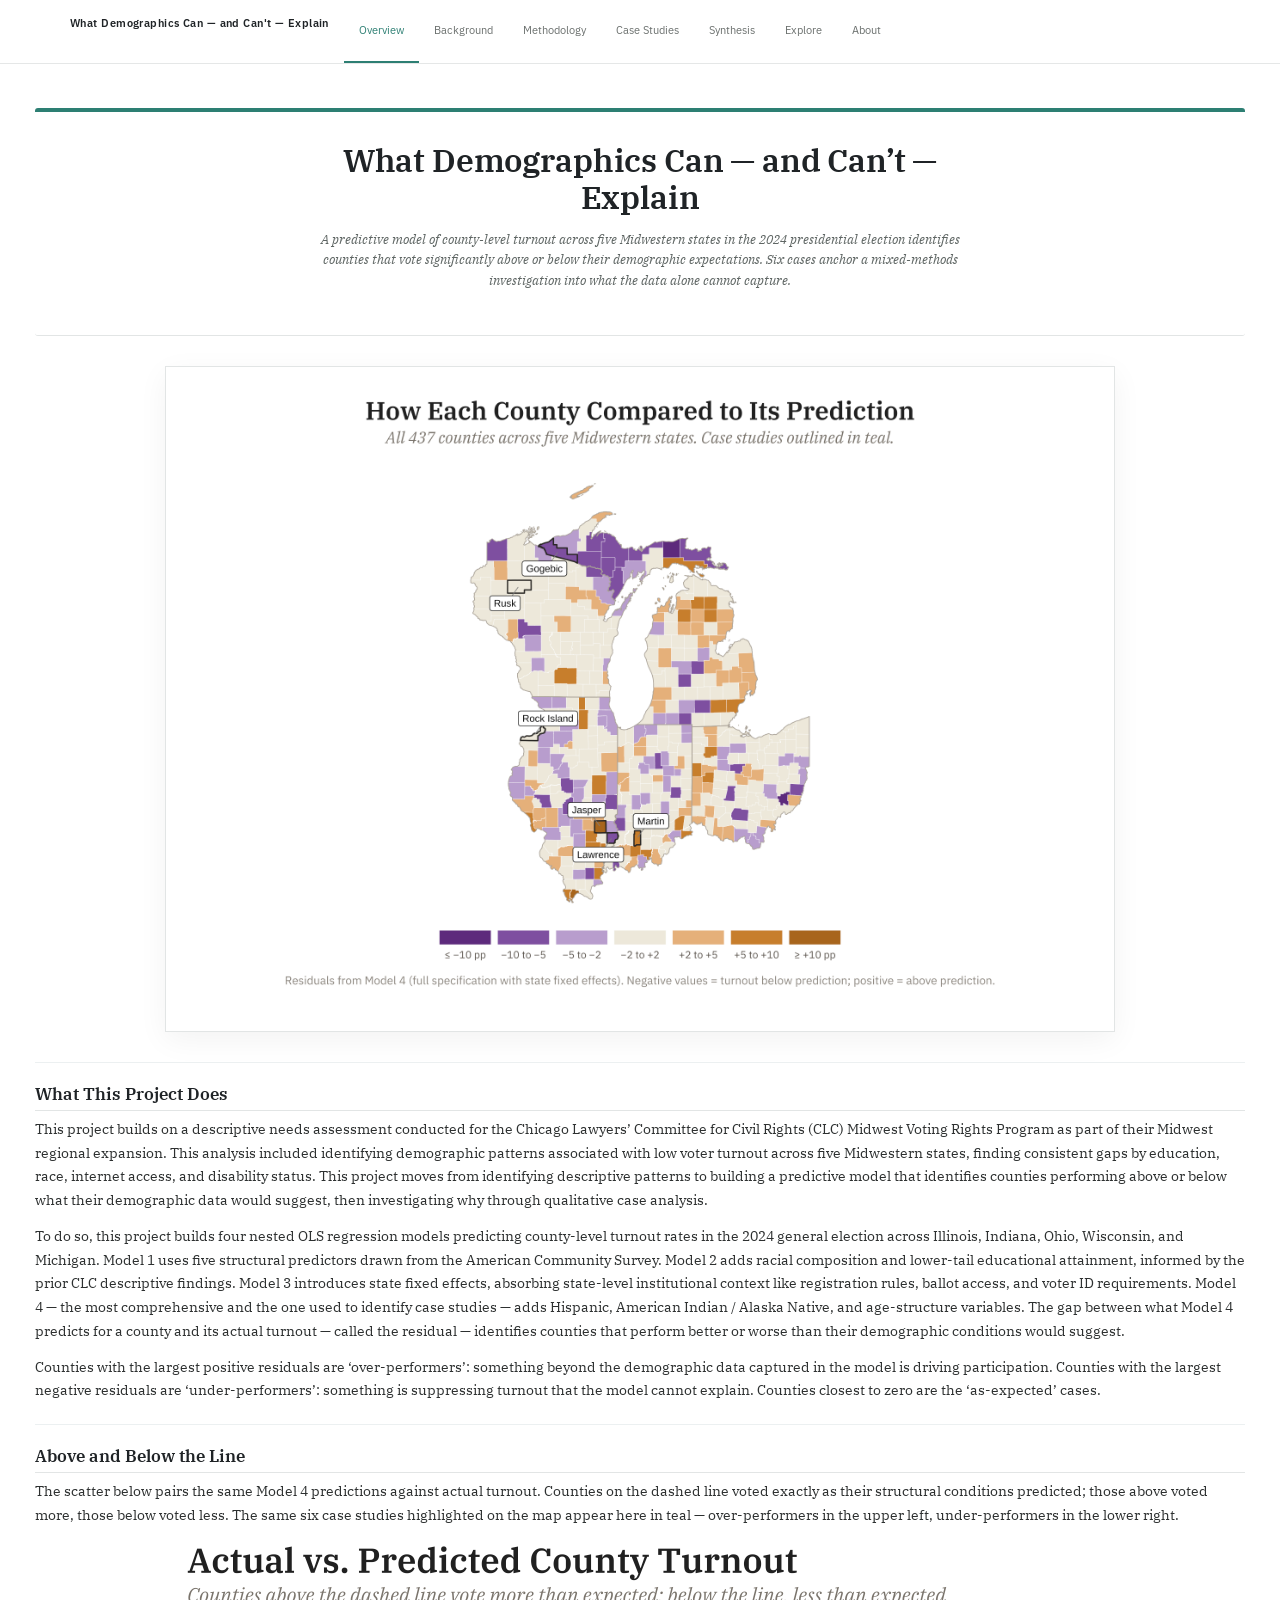
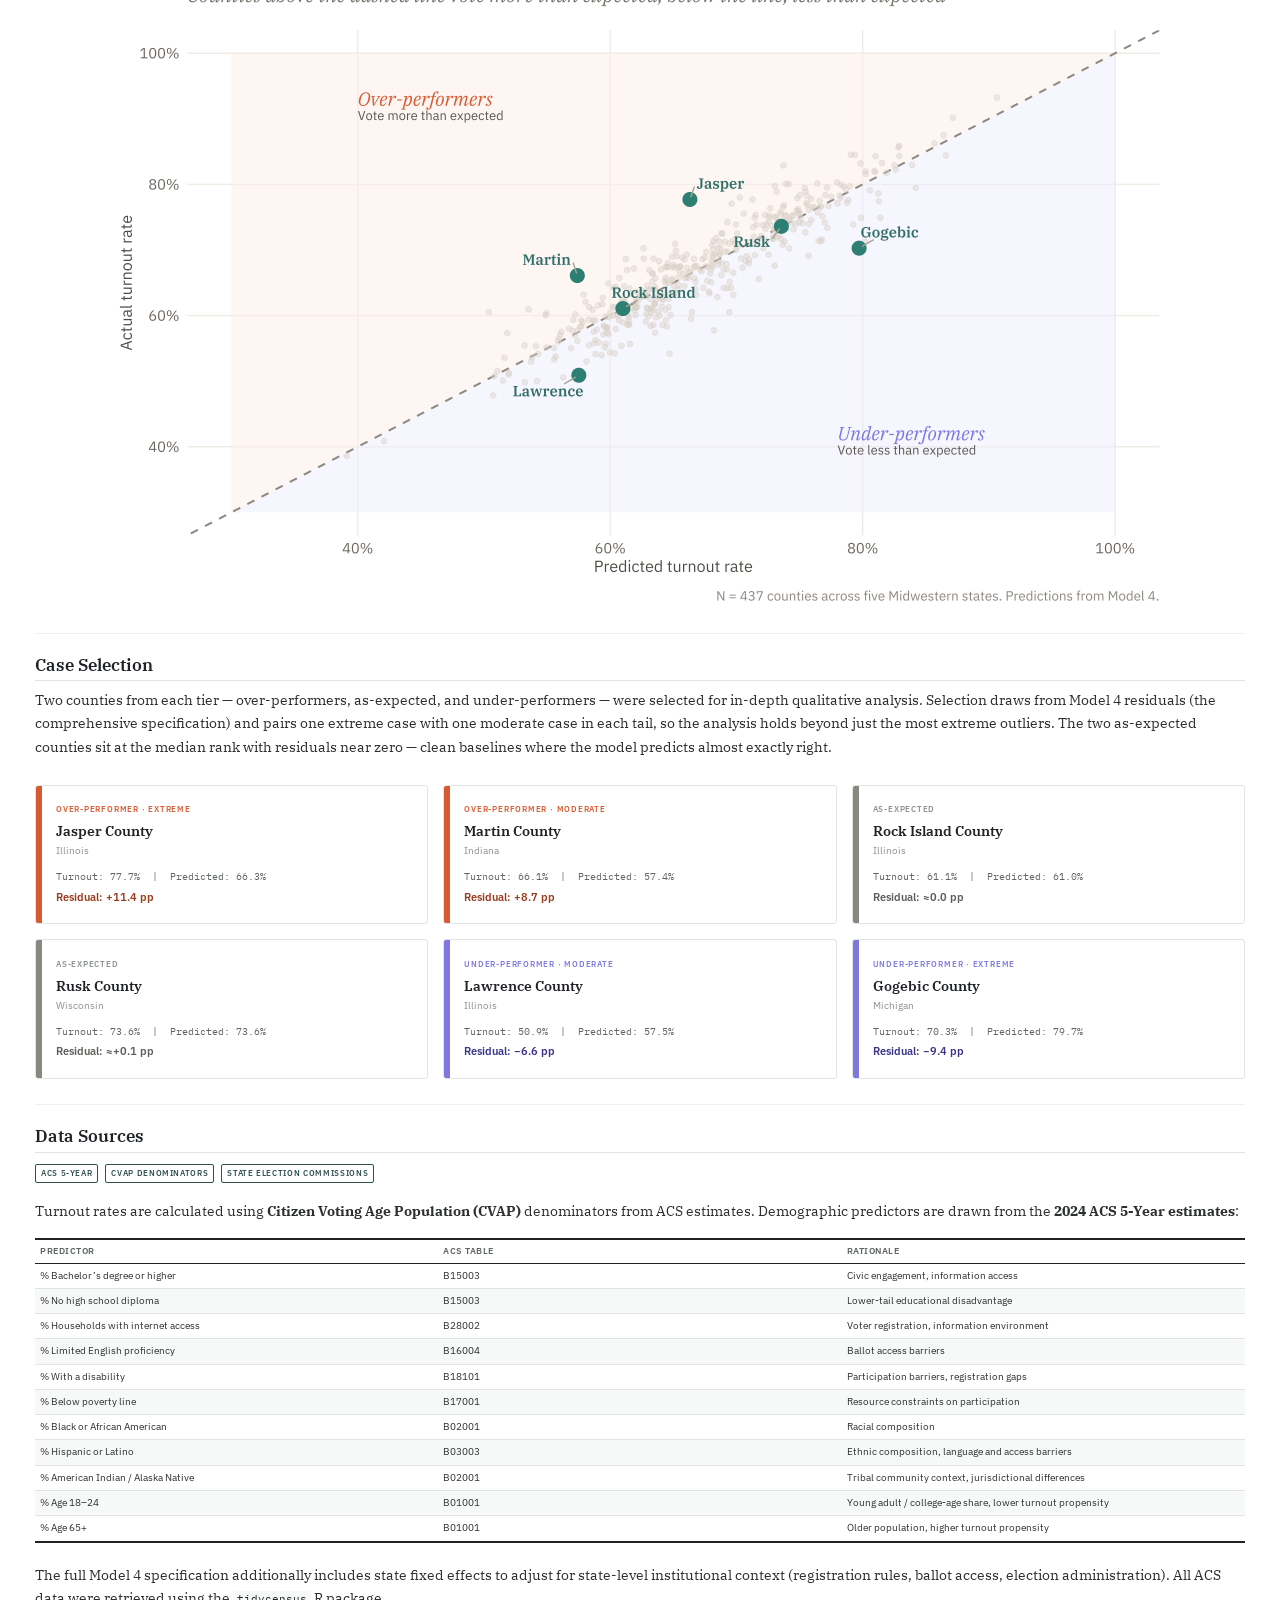
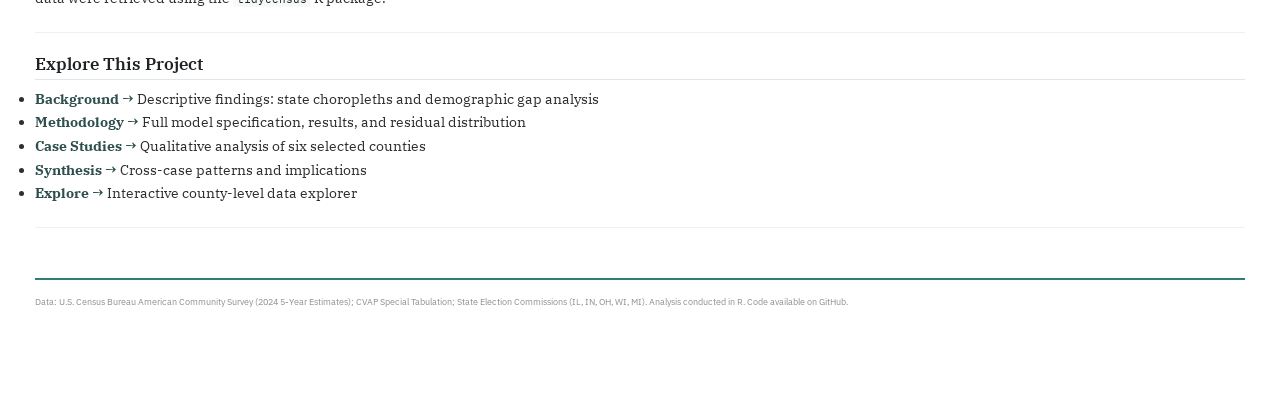
==== commit 1f553ef8: "Add descriptive plot files" ====
--- a/docs/index.html
+++ b/docs/index.html
@@ -13,13 +13,13 @@
 
 <title>index.knit</title>
 
-<script src="index_files/header-attrs-2.30/header-attrs.js"></script>
-<script src="index_files/jquery-3.6.0/jquery-3.6.0.min.js"></script>
+<script src="site_libs/header-attrs-2.30/header-attrs.js"></script>
+<script src="site_libs/jquery-3.6.0/jquery-3.6.0.min.js"></script>
 <meta name="viewport" content="width=device-width, initial-scale=1" />
-<link href="index_files/bootstrap-3.3.5/css/flatly.min.css" rel="stylesheet" />
-<script src="index_files/bootstrap-3.3.5/js/bootstrap.min.js"></script>
-<script src="index_files/bootstrap-3.3.5/shim/html5shiv.min.js"></script>
-<script src="index_files/bootstrap-3.3.5/shim/respond.min.js"></script>
+<link href="site_libs/bootstrap-3.3.5/css/flatly.min.css" rel="stylesheet" />
+<script src="site_libs/bootstrap-3.3.5/js/bootstrap.min.js"></script>
+<script src="site_libs/bootstrap-3.3.5/shim/html5shiv.min.js"></script>
+<script src="site_libs/bootstrap-3.3.5/shim/respond.min.js"></script>
 <style>h1 {font-size: 34px;}
        h1.title {font-size: 38px;}
        h2 {font-size: 30px;}
@@ -29,7 +29,7 @@
        h6 {font-size: 12px;}
        code {color: inherit; background-color: rgba(0, 0, 0, 0.04);}
        pre:not([class]) { background-color: white }</style>
-<script src="index_files/navigation-1.1/tabsets.js"></script>
+<script src="site_libs/navigation-1.1/tabsets.js"></script>
 
 <style type="text/css">
   code{white-space: pre-wrap;}
--- a/docs/site_libs/bootstrap-3.3.5/css/flatly.min.css
+++ b/docs/site_libs/bootstrap-3.3.5/css/flatly.min.css
@@ -0,0 +1,30 @@
+@font-face {
+  font-family: 'Lato';
+  font-style: normal;
+  font-weight: 400;
+  src: url(fonts/Lato.ttf) format('truetype');
+}
+@font-face {
+  font-family: 'Lato';
+  font-style: normal;
+  font-weight: 700;
+  src: url(fonts/LatoBold.ttf) format('truetype');
+}
+@font-face {
+  font-family: 'Lato';
+  font-style: italic;
+  font-weight: 400;
+  src: url(fonts/LatoItalic.ttf) format('truetype');
+}
+
+/*!
+ * bootswatch v3.3.6
+ * Homepage: http://bootswatch.com
+ * Copyright 2012-2015 Thomas Park
+ * Licensed under MIT
+ * Based on Bootstrap
+*//*!
+ * Bootstrap v3.3.6 (http://getbootstrap.com)
+ * Copyright 2011-2015 Twitter, Inc.
+ * Licensed under MIT (https://github.com/twbs/bootstrap/blob/master/LICENSE)
+ *//*! normalize.css v3.0.3 | MIT License | github.com/necolas/normalize.css */html{font-family:sans-serif;-ms-text-size-adjust:100%;-webkit-text-size-adjust:100%}body{margin:0}article,aside,details,figcaption,figure,footer,header,hgroup,main,menu,nav,section,summary{display:block}audio,canvas,progress,video{display:inline-block;vertical-align:baseline}audio:not([controls]){display:none;height:0}[hidden],template{display:none}a{background-color:transparent}a:active,a:hover{outline:0}abbr[title]{border-bottom:1px dotted}b,strong{font-weight:bold}dfn{font-style:italic}h1{font-size:2em;margin:0.67em 0}mark{background:#ff0;color:#000}small{font-size:80%}sub,sup{font-size:75%;line-height:0;position:relative;vertical-align:baseline}sup{top:-0.5em}sub{bottom:-0.25em}img{border:0}svg:not(:root){overflow:hidden}figure{margin:1em 40px}hr{-webkit-box-sizing:content-box;-moz-box-sizing:content-box;box-sizing:content-box;height:0}pre{overflow:auto}code,kbd,pre,samp{font-family:monospace, monospace;font-size:1em}button,input,optgroup,select,textarea{color:inherit;font:inherit;margin:0}button{overflow:visible}button,select{text-transform:none}button,html input[type="button"],input[type="reset"],input[type="submit"]{-webkit-appearance:button;cursor:pointer}button[disabled],html input[disabled]{cursor:default}button::-moz-focus-inner,input::-moz-focus-inner{border:0;padding:0}input{line-height:normal}input[type="checkbox"],input[type="radio"]{-webkit-box-sizing:border-box;-moz-box-sizing:border-box;box-sizing:border-box;padding:0}input[type="number"]::-webkit-inner-spin-button,input[type="number"]::-webkit-outer-spin-button{height:auto}input[type="search"]{-webkit-appearance:textfield;-webkit-box-sizing:content-box;-moz-box-sizing:content-box;box-sizing:content-box}input[type="search"]::-webkit-search-cancel-button,input[type="search"]::-webkit-search-decoration{-webkit-appearance:none}fieldset{border:1px solid #c0c0c0;margin:0 2px;padding:0.35em 0.625em 0.75em}legend{border:0;padding:0}textarea{overflow:auto}optgroup{font-weight:bold}table{border-collapse:collapse;border-spacing:0}td,th{padding:0}/*! Source: https://github.com/h5bp/html5-boilerplate/blob/master/src/css/main.css */@media print{*,*:before,*:after{background:transparent !important;color:#000 !important;-webkit-box-shadow:none !important;box-shadow:none !important;text-shadow:none !important}a,a:visited{text-decoration:underline}a[href]:after{content:" (" attr(href) ")"}abbr[title]:after{content:" (" attr(title) ")"}a[href^="#"]:after,a[href^="javascript:"]:after{content:""}pre,blockquote{border:1px solid #999;page-break-inside:avoid}thead{display:table-header-group}tr,img{page-break-inside:avoid}img{max-width:100% !important}p,h2,h3{orphans:3;widows:3}h2,h3{page-break-after:avoid}.navbar{display:none}.btn>.caret,.dropup>.btn>.caret{border-top-color:#000 !important}.label{border:1px solid #000}.table{border-collapse:collapse !important}.table td,.table th{background-color:#fff !important}.table-bordered th,.table-bordered td{border:1px solid #ddd !important}}@font-face{font-family:'Glyphicons Halflings';src:url('../fonts/glyphicons-halflings-regular.eot');src:url('../fonts/glyphicons-halflings-regular.eot?#iefix') format('embedded-opentype'),url('../fonts/glyphicons-halflings-regular.woff') format('woff'),url('../fonts/glyphicons-halflings-regular.ttf') format('truetype'),url('../fonts/glyphicons-halflings-regular.svg#glyphicons_halflingsregular') format('svg')}.glyphicon{position:relative;top:1px;display:inline-block;font-family:'Glyphicons Halflings';font-style:normal;font-weight:normal;line-height:1;-webkit-font-smoothing:antialiased;-moz-osx-font-smoothing:grayscale}.glyphicon-asterisk:before{content:"\002a"}.glyphicon-plus:before{content:"\002b"}.glyphicon-euro:before,.glyphicon-eur:before{content:"\20ac"}.glyphicon-minus:before{content:"\2212"}.glyphicon-cloud:before{content:"\2601"}.glyphicon-envelope:before{content:"\2709"}.glyphicon-pencil:before{content:"\270f"}.glyphicon-glass:before{content:"\e001"}.glyphicon-music:before{content:"\e002"}.glyphicon-search:before{content:"\e003"}.glyphicon-heart:before{content:"\e005"}.glyphicon-star:before{content:"\e006"}.glyphicon-star-empty:before{content:"\e007"}.glyphicon-user:before{content:"\e008"}.glyphicon-film:before{content:"\e009"}.glyphicon-th-large:before{content:"\e010"}.glyphicon-th:before{content:"\e011"}.glyphicon-th-list:before{content:"\e012"}.glyphicon-ok:before{content:"\e013"}.glyphicon-remove:before{content:"\e014"}.glyphicon-zoom-in:before{content:"\e015"}.glyphicon-zoom-out:before{content:"\e016"}.glyphicon-off:before{content:"\e017"}.glyphicon-signal:before{content:"\e018"}.glyphicon-cog:before{content:"\e019"}.glyphicon-trash:before{content:"\e020"}.glyphicon-home:before{content:"\e021"}.glyphicon-file:before{content:"\e022"}.glyphicon-time:before{content:"\e023"}.glyphicon-road:before{content:"\e024"}.glyphicon-download-alt:before{content:"\e025"}.glyphicon-download:before{content:"\e026"}.glyphicon-upload:before{content:"\e027"}.glyphicon-inbox:before{content:"\e028"}.glyphicon-play-circle:before{content:"\e029"}.glyphicon-repeat:before{content:"\e030"}.glyphicon-refresh:before{content:"\e031"}.glyphicon-list-alt:before{content:"\e032"}.glyphicon-lock:before{content:"\e033"}.glyphicon-flag:before{content:"\e034"}.glyphicon-headphones:before{content:"\e035"}.glyphicon-volume-off:before{content:"\e036"}.glyphicon-volume-down:before{content:"\e037"}.glyphicon-volume-up:before{content:"\e038"}.glyphicon-qrcode:before{content:"\e039"}.glyphicon-barcode:before{content:"\e040"}.glyphicon-tag:before{content:"\e041"}.glyphicon-tags:before{content:"\e042"}.glyphicon-book:before{content:"\e043"}.glyphicon-bookmark:before{content:"\e044"}.glyphicon-print:before{content:"\e045"}.glyphicon-camera:before{content:"\e046"}.glyphicon-font:before{content:"\e047"}.glyphicon-bold:before{content:"\e048"}.glyphicon-italic:before{content:"\e049"}.glyphicon-text-height:before{content:"\e050"}.glyphicon-text-width:before{content:"\e051"}.glyphicon-align-left:before{content:"\e052"}.glyphicon-align-center:before{content:"\e053"}.glyphicon-align-right:before{content:"\e054"}.glyphicon-align-justify:before{content:"\e055"}.glyphicon-list:before{content:"\e056"}.glyphicon-indent-left:before{content:"\e057"}.glyphicon-indent-right:before{content:"\e058"}.glyphicon-facetime-video:before{content:"\e059"}.glyphicon-picture:before{content:"\e060"}.glyphicon-map-marker:before{content:"\e062"}.glyphicon-adjust:before{content:"\e063"}.glyphicon-tint:before{content:"\e064"}.glyphicon-edit:before{content:"\e065"}.glyphicon-share:before{content:"\e066"}.glyphicon-check:before{content:"\e067"}.glyphicon-move:before{content:"\e068"}.glyphicon-step-backward:before{content:"\e069"}.glyphicon-fast-backward:before{content:"\e070"}.glyphicon-backward:before{content:"\e071"}.glyphicon-play:before{content:"\e072"}.glyphicon-pause:before{content:"\e073"}.glyphicon-stop:before{content:"\e074"}.glyphicon-forward:before{content:"\e075"}.glyphicon-fast-forward:before{content:"\e076"}.glyphicon-step-forward:before{content:"\e077"}.glyphicon-eject:before{content:"\e078"}.glyphicon-chevron-left:before{content:"\e079"}.glyphicon-chevron-right:before{content:"\e080"}.glyphicon-plus-sign:before{content:"\e081"}.glyphicon-minus-sign:before{content:"\e082"}.glyphicon-remove-sign:before{content:"\e083"}.glyphicon-ok-sign:before{content:"\e084"}.glyphicon-question-sign:before{content:"\e085"}.glyphicon-info-sign:before{content:"\e086"}.glyphicon-screenshot:before{content:"\e087"}.glyphicon-remove-circle:before{content:"\e088"}.glyphicon-ok-circle:before{content:"\e089"}.glyphicon-ban-circle:before{content:"\e090"}.glyphicon-arrow-left:before{content:"\e091"}.glyphicon-arrow-right:before{content:"\e092"}.glyphicon-arrow-up:before{content:"\e093"}.glyphicon-arrow-down:before{content:"\e094"}.glyphicon-share-alt:before{content:"\e095"}.glyphicon-resize-full:before{content:"\e096"}.glyphicon-resize-small:before{content:"\e097"}.glyphicon-exclamation-sign:before{content:"\e101"}.glyphicon-gift:before{content:"\e102"}.glyphicon-leaf:before{content:"\e103"}.glyphicon-fire:before{content:"\e104"}.glyphicon-eye-open:before{content:"\e105"}.glyphicon-eye-close:before{content:"\e106"}.glyphicon-warning-sign:before{content:"\e107"}.glyphicon-plane:before{content:"\e108"}.glyphicon-calendar:before{content:"\e109"}.glyphicon-random:before{content:"\e110"}.glyphicon-comment:before{content:"\e111"}.glyphicon-magnet:before{content:"\e112"}.glyphicon-chevron-up:before{content:"\e113"}.glyphicon-chevron-down:before{content:"\e114"}.glyphicon-retweet:before{content:"\e115"}.glyphicon-shopping-cart:before{content:"\e116"}.glyphicon-folder-close:before{content:"\e117"}.glyphicon-folder-open:before{content:"\e118"}.glyphicon-resize-vertical:before{content:"\e119"}.glyphicon-resize-horizontal:before{content:"\e120"}.glyphicon-hdd:before{content:"\e121"}.glyphicon-bullhorn:before{content:"\e122"}.glyphicon-bell:before{content:"\e123"}.glyphicon-certificate:before{content:"\e124"}.glyphicon-thumbs-up:before{content:"\e125"}.glyphicon-thumbs-down:before{content:"\e126"}.glyphicon-hand-right:before{content:"\e127"}.glyphicon-hand-left:before{content:"\e128"}.glyphicon-hand-up:before{content:"\e129"}.glyphicon-hand-down:before{content:"\e130"}.glyphicon-circle-arrow-right:before{content:"\e131"}.glyphicon-circle-arrow-left:before{content:"\e132"}.glyphicon-circle-arrow-up:before{content:"\e133"}.glyphicon-circle-arrow-down:before{content:"\e134"}.glyphicon-globe:before{content:"\e135"}.glyphicon-wrench:before{content:"\e136"}.glyphicon-tasks:before{content:"\e137"}.glyphicon-filter:before{content:"\e138"}.glyphicon-briefcase:before{content:"\e139"}.glyphicon-fullscreen:before{content:"\e140"}.glyphicon-dashboard:before{content:"\e141"}.glyphicon-paperclip:before{content:"\e142"}.glyphicon-heart-empty:before{content:"\e143"}.glyphicon-link:before{content:"\e144"}.glyphicon-phone:before{content:"\e145"}.glyphicon-pushpin:before{content:"\e146"}.glyphicon-usd:before{content:"\e148"}.glyphicon-gbp:before{content:"\e149"}.glyphicon-sort:before{content:"\e150"}.glyphicon-sort-by-alphabet:before{content:"\e151"}.glyphicon-sort-by-alphabet-alt:before{content:"\e152"}.glyphicon-sort-by-order:before{content:"\e153"}.glyphicon-sort-by-order-alt:before{content:"\e154"}.glyphicon-sort-by-attributes:before{content:"\e155"}.glyphicon-sort-by-attributes-alt:before{content:"\e156"}.glyphicon-unchecked:before{content:"\e157"}.glyphicon-expand:before{content:"\e158"}.glyphicon-collapse-down:before{content:"\e159"}.glyphicon-collapse-up:before{content:"\e160"}.glyphicon-log-in:before{content:"\e161"}.glyphicon-flash:before{content:"\e162"}.glyphicon-log-out:before{content:"\e163"}.glyphicon-new-window:before{content:"\e164"}.glyphicon-record:before{content:"\e165"}.glyphicon-save:before{content:"\e166"}.glyphicon-open:before{content:"\e167"}.glyphicon-saved:before{content:"\e168"}.glyphicon-import:before{content:"\e169"}.glyphicon-export:before{content:"\e170"}.glyphicon-send:before{content:"\e171"}.glyphicon-floppy-disk:before{content:"\e172"}.glyphicon-floppy-saved:before{content:"\e173"}.glyphicon-floppy-remove:before{content:"\e174"}.glyphicon-floppy-save:before{content:"\e175"}.glyphicon-floppy-open:before{content:"\e176"}.glyphicon-credit-card:before{content:"\e177"}.glyphicon-transfer:before{content:"\e178"}.glyphicon-cutlery:before{content:"\e179"}.glyphicon-header:before{content:"\e180"}.glyphicon-compressed:before{content:"\e181"}.glyphicon-earphone:before{content:"\e182"}.glyphicon-phone-alt:before{content:"\e183"}.glyphicon-tower:before{content:"\e184"}.glyphicon-stats:before{content:"\e185"}.glyphicon-sd-video:before{content:"\e186"}.glyphicon-hd-video:before{content:"\e187"}.glyphicon-subtitles:before{content:"\e188"}.glyphicon-sound-stereo:before{content:"\e189"}.glyphicon-sound-dolby:before{content:"\e190"}.glyphicon-sound-5-1:before{content:"\e191"}.glyphicon-sound-6-1:before{content:"\e192"}.glyphicon-sound-7-1:before{content:"\e193"}.glyphicon-copyright-mark:before{content:"\e194"}.glyphicon-registration-mark:before{content:"\e195"}.glyphicon-cloud-download:before{content:"\e197"}.glyphicon-cloud-upload:before{content:"\e198"}.glyphicon-tree-conifer:before{content:"\e199"}.glyphicon-tree-deciduous:before{content:"\e200"}.glyphicon-cd:before{content:"\e201"}.glyphicon-save-file:before{content:"\e202"}.glyphicon-open-file:before{content:"\e203"}.glyphicon-level-up:before{content:"\e204"}.glyphicon-copy:before{content:"\e205"}.glyphicon-paste:before{content:"\e206"}.glyphicon-alert:before{content:"\e209"}.glyphicon-equalizer:before{content:"\e210"}.glyphicon-king:before{content:"\e211"}.glyphicon-queen:before{content:"\e212"}.glyphicon-pawn:before{content:"\e213"}.glyphicon-bishop:before{content:"\e214"}.glyphicon-knight:before{content:"\e215"}.glyphicon-baby-formula:before{content:"\e216"}.glyphicon-tent:before{content:"\26fa"}.glyphicon-blackboard:before{content:"\e218"}.glyphicon-bed:before{content:"\e219"}.glyphicon-apple:before{content:"\f8ff"}.glyphicon-erase:before{content:"\e221"}.glyphicon-hourglass:before{content:"\231b"}.glyphicon-lamp:before{content:"\e223"}.glyphicon-duplicate:before{content:"\e224"}.glyphicon-piggy-bank:before{content:"\e225"}.glyphicon-scissors:before{content:"\e226"}.glyphicon-bitcoin:before{content:"\e227"}.glyphicon-btc:before{content:"\e227"}.glyphicon-xbt:before{content:"\e227"}.glyphicon-yen:before{content:"\00a5"}.glyphicon-jpy:before{content:"\00a5"}.glyphicon-ruble:before{content:"\20bd"}.glyphicon-rub:before{content:"\20bd"}.glyphicon-scale:before{content:"\e230"}.glyphicon-ice-lolly:before{content:"\e231"}.glyphicon-ice-lolly-tasted:before{content:"\e232"}.glyphicon-education:before{content:"\e233"}.glyphicon-option-horizontal:before{content:"\e234"}.glyphicon-option-vertical:before{content:"\e235"}.glyphicon-menu-hamburger:before{content:"\e236"}.glyphicon-modal-window:before{content:"\e237"}.glyphicon-oil:before{content:"\e238"}.glyphicon-grain:before{content:"\e239"}.glyphicon-sunglasses:before{content:"\e240"}.glyphicon-text-size:before{content:"\e241"}.glyphicon-text-color:before{content:"\e242"}.glyphicon-text-background:before{content:"\e243"}.glyphicon-object-align-top:before{content:"\e244"}.glyphicon-object-align-bottom:before{content:"\e245"}.glyphicon-object-align-horizontal:before{content:"\e246"}.glyphicon-object-align-left:before{content:"\e247"}.glyphicon-object-align-vertical:before{content:"\e248"}.glyphicon-object-align-right:before{content:"\e249"}.glyphicon-triangle-right:before{content:"\e250"}.glyphicon-triangle-left:before{content:"\e251"}.glyphicon-triangle-bottom:before{content:"\e252"}.glyphicon-triangle-top:before{content:"\e253"}.glyphicon-console:before{content:"\e254"}.glyphicon-superscript:before{content:"\e255"}.glyphicon-subscript:before{content:"\e256"}.glyphicon-menu-left:before{content:"\e257"}.glyphicon-menu-right:before{content:"\e258"}.glyphicon-menu-down:before{content:"\e259"}.glyphicon-menu-up:before{content:"\e260"}*{-webkit-box-sizing:border-box;-moz-box-sizing:border-box;box-sizing:border-box}*:before,*:after{-webkit-box-sizing:border-box;-moz-box-sizing:border-box;box-sizing:border-box}html{font-size:10px;-webkit-tap-highlight-color:rgba(0,0,0,0)}body{font-family:"Lato","Helvetica Neue",Helvetica,Arial,sans-serif;font-size:15px;line-height:1.42857143;color:#2c3e50;background-color:#ffffff}input,button,select,textarea{font-family:inherit;font-size:inherit;line-height:inherit}a{color:#18bc9c;text-decoration:none}a:hover,a:focus{color:#18bc9c;text-decoration:underline}a:focus{outline:thin dotted;outline:5px auto -webkit-focus-ring-color;outline-offset:-2px}figure{margin:0}img{vertical-align:middle}.img-responsive,.thumbnail>img,.thumbnail a>img,.carousel-inner>.item>img,.carousel-inner>.item>a>img{display:block;max-width:100%;height:auto}.img-rounded{border-radius:6px}.img-thumbnail{padding:4px;line-height:1.42857143;background-color:#ffffff;border:1px solid #ecf0f1;border-radius:4px;-webkit-transition:all .2s ease-in-out;-o-transition:all .2s ease-in-out;transition:all .2s ease-in-out;display:inline-block;max-width:100%;height:auto}.img-circle{border-radius:50%}hr{margin-top:21px;margin-bottom:21px;border:0;border-top:1px solid #ecf0f1}.sr-only{position:absolute;width:1px;height:1px;margin:-1px;padding:0;overflow:hidden;clip:rect(0, 0, 0, 0);border:0}.sr-only-focusable:active,.sr-only-focusable:focus{position:static;width:auto;height:auto;margin:0;overflow:visible;clip:auto}[role="button"]{cursor:pointer}h1,h2,h3,h4,h5,h6,.h1,.h2,.h3,.h4,.h5,.h6{font-family:"Lato","Helvetica Neue",Helvetica,Arial,sans-serif;font-weight:400;line-height:1.1;color:inherit}h1 small,h2 small,h3 small,h4 small,h5 small,h6 small,.h1 small,.h2 small,.h3 small,.h4 small,.h5 small,.h6 small,h1 .small,h2 .small,h3 .small,h4 .small,h5 .small,h6 .small,.h1 .small,.h2 .small,.h3 .small,.h4 .small,.h5 .small,.h6 .small{font-weight:normal;line-height:1;color:#b4bcc2}h1,.h1,h2,.h2,h3,.h3{margin-top:21px;margin-bottom:10.5px}h1 small,.h1 small,h2 small,.h2 small,h3 small,.h3 small,h1 .small,.h1 .small,h2 .small,.h2 .small,h3 .small,.h3 .small{font-size:65%}h4,.h4,h5,.h5,h6,.h6{margin-top:10.5px;margin-bottom:10.5px}h4 small,.h4 small,h5 small,.h5 small,h6 small,.h6 small,h4 .small,.h4 .small,h5 .small,.h5 .small,h6 .small,.h6 .small{font-size:75%}h1,.h1{font-size:39px}h2,.h2{font-size:32px}h3,.h3{font-size:26px}h4,.h4{font-size:19px}h5,.h5{font-size:15px}h6,.h6{font-size:13px}p{margin:0 0 10.5px}.lead{margin-bottom:21px;font-size:17px;font-weight:300;line-height:1.4}@media (min-width:768px){.lead{font-size:22.5px}}small,.small{font-size:86%}mark,.mark{background-color:#f39c12;padding:.2em}.text-left{text-align:left}.text-right{text-align:right}.text-center{text-align:center}.text-justify{text-align:justify}.text-nowrap{white-space:nowrap}.text-lowercase{text-transform:lowercase}.text-uppercase{text-transform:uppercase}.text-capitalize{text-transform:capitalize}.text-muted{color:#b4bcc2}.text-primary{color:#2c3e50}a.text-primary:hover,a.text-primary:focus{color:#1a242f}.text-success{color:#ffffff}a.text-success:hover,a.text-success:focus{color:#e6e6e6}.text-info{color:#ffffff}a.text-info:hover,a.text-info:focus{color:#e6e6e6}.text-warning{color:#ffffff}a.text-warning:hover,a.text-warning:focus{color:#e6e6e6}.text-danger{color:#ffffff}a.text-danger:hover,a.text-danger:focus{color:#e6e6e6}.bg-primary{color:#fff;background-color:#2c3e50}a.bg-primary:hover,a.bg-primary:focus{background-color:#1a242f}.bg-success{background-color:#18bc9c}a.bg-success:hover,a.bg-success:focus{background-color:#128f76}.bg-info{background-color:#3498db}a.bg-info:hover,a.bg-info:focus{background-color:#217dbb}.bg-warning{background-color:#f39c12}a.bg-warning:hover,a.bg-warning:focus{background-color:#c87f0a}.bg-danger{background-color:#e74c3c}a.bg-danger:hover,a.bg-danger:focus{background-color:#d62c1a}.page-header{padding-bottom:9.5px;margin:42px 0 21px;border-bottom:1px solid transparent}ul,ol{margin-top:0;margin-bottom:10.5px}ul ul,ol ul,ul ol,ol ol{margin-bottom:0}.list-unstyled{padding-left:0;list-style:none}.list-inline{padding-left:0;list-style:none;margin-left:-5px}.list-inline>li{display:inline-block;padding-left:5px;padding-right:5px}dl{margin-top:0;margin-bottom:21px}dt,dd{line-height:1.42857143}dt{font-weight:bold}dd{margin-left:0}@media (min-width:768px){.dl-horizontal dt{float:left;width:160px;clear:left;text-align:right;overflow:hidden;text-overflow:ellipsis;white-space:nowrap}.dl-horizontal dd{margin-left:180px}}abbr[title],abbr[data-original-title]{cursor:help;border-bottom:1px dotted #b4bcc2}.initialism{font-size:90%;text-transform:uppercase}blockquote{padding:10.5px 21px;margin:0 0 21px;font-size:18.75px;border-left:5px solid #ecf0f1}blockquote p:last-child,blockquote ul:last-child,blockquote ol:last-child{margin-bottom:0}blockquote footer,blockquote small,blockquote .small{display:block;font-size:80%;line-height:1.42857143;color:#b4bcc2}blockquote footer:before,blockquote small:before,blockquote .small:before{content:'\2014 \00A0'}.blockquote-reverse,blockquote.pull-right{padding-right:15px;padding-left:0;border-right:5px solid #ecf0f1;border-left:0;text-align:right}.blockquote-reverse footer:before,blockquote.pull-right footer:before,.blockquote-reverse small:before,blockquote.pull-right small:before,.blockquote-reverse .small:before,blockquote.pull-right .small:before{content:''}.blockquote-reverse footer:after,blockquote.pull-right footer:after,.blockquote-reverse small:after,blockquote.pull-right small:after,.blockquote-reverse .small:after,blockquote.pull-right .small:after{content:'\00A0 \2014'}address{margin-bottom:21px;font-style:normal;line-height:1.42857143}code,kbd,pre,samp{font-family:monospace}code{padding:2px 4px;font-size:90%;color:#c7254e;background-color:#f9f2f4;border-radius:4px}kbd{padding:2px 4px;font-size:90%;color:#ffffff;background-color:#333333;border-radius:3px;-webkit-box-shadow:inset 0 -1px 0 rgba(0,0,0,0.25);box-shadow:inset 0 -1px 0 rgba(0,0,0,0.25)}kbd kbd{padding:0;font-size:100%;font-weight:bold;-webkit-box-shadow:none;box-shadow:none}pre{display:block;padding:10px;margin:0 0 10.5px;font-size:14px;line-height:1.42857143;word-break:break-all;word-wrap:break-word;color:#7b8a8b;background-color:#ecf0f1;border:1px solid #cccccc;border-radius:4px}pre code{padding:0;font-size:inherit;color:inherit;white-space:pre-wrap;background-color:transparent;border-radius:0}.pre-scrollable{max-height:340px;overflow-y:scroll}.container{margin-right:auto;margin-left:auto;padding-left:15px;padding-right:15px}@media (min-width:768px){.container{width:750px}}@media (min-width:992px){.container{width:970px}}@media (min-width:1200px){.container{width:1170px}}.container-fluid{margin-right:auto;margin-left:auto;padding-left:15px;padding-right:15px}.row{margin-left:-15px;margin-right:-15px}.col-xs-1,.col-sm-1,.col-md-1,.col-lg-1,.col-xs-2,.col-sm-2,.col-md-2,.col-lg-2,.col-xs-3,.col-sm-3,.col-md-3,.col-lg-3,.col-xs-4,.col-sm-4,.col-md-4,.col-lg-4,.col-xs-5,.col-sm-5,.col-md-5,.col-lg-5,.col-xs-6,.col-sm-6,.col-md-6,.col-lg-6,.col-xs-7,.col-sm-7,.col-md-7,.col-lg-7,.col-xs-8,.col-sm-8,.col-md-8,.col-lg-8,.col-xs-9,.col-sm-9,.col-md-9,.col-lg-9,.col-xs-10,.col-sm-10,.col-md-10,.col-lg-10,.col-xs-11,.col-sm-11,.col-md-11,.col-lg-11,.col-xs-12,.col-sm-12,.col-md-12,.col-lg-12{position:relative;min-height:1px;padding-left:15px;padding-right:15px}.col-xs-1,.col-xs-2,.col-xs-3,.col-xs-4,.col-xs-5,.col-xs-6,.col-xs-7,.col-xs-8,.col-xs-9,.col-xs-10,.col-xs-11,.col-xs-12{float:left}.col-xs-12{width:100%}.col-xs-11{width:91.66666667%}.col-xs-10{width:83.33333333%}.col-xs-9{width:75%}.col-xs-8{width:66.66666667%}.col-xs-7{width:58.33333333%}.col-xs-6{width:50%}.col-xs-5{width:41.66666667%}.col-xs-4{width:33.33333333%}.col-xs-3{width:25%}.col-xs-2{width:16.66666667%}.col-xs-1{width:8.33333333%}.col-xs-pull-12{right:100%}.col-xs-pull-11{right:91.66666667%}.col-xs-pull-10{right:83.33333333%}.col-xs-pull-9{right:75%}.col-xs-pull-8{right:66.66666667%}.col-xs-pull-7{right:58.33333333%}.col-xs-pull-6{right:50%}.col-xs-pull-5{right:41.66666667%}.col-xs-pull-4{right:33.33333333%}.col-xs-pull-3{right:25%}.col-xs-pull-2{right:16.66666667%}.col-xs-pull-1{right:8.33333333%}.col-xs-pull-0{right:auto}.col-xs-push-12{left:100%}.col-xs-push-11{left:91.66666667%}.col-xs-push-10{left:83.33333333%}.col-xs-push-9{left:75%}.col-xs-push-8{left:66.66666667%}.col-xs-push-7{left:58.33333333%}.col-xs-push-6{left:50%}.col-xs-push-5{left:41.66666667%}.col-xs-push-4{left:33.33333333%}.col-xs-push-3{left:25%}.col-xs-push-2{left:16.66666667%}.col-xs-push-1{left:8.33333333%}.col-xs-push-0{left:auto}.col-xs-offset-12{margin-left:100%}.col-xs-offset-11{margin-left:91.66666667%}.col-xs-offset-10{margin-left:83.33333333%}.col-xs-offset-9{margin-left:75%}.col-xs-offset-8{margin-left:66.66666667%}.col-xs-offset-7{margin-left:58.33333333%}.col-xs-offset-6{margin-left:50%}.col-xs-offset-5{margin-left:41.66666667%}.col-xs-offset-4{margin-left:33.33333333%}.col-xs-offset-3{margin-left:25%}.col-xs-offset-2{margin-left:16.66666667%}.col-xs-offset-1{margin-left:8.33333333%}.col-xs-offset-0{margin-left:0%}@media (min-width:768px){.col-sm-1,.col-sm-2,.col-sm-3,.col-sm-4,.col-sm-5,.col-sm-6,.col-sm-7,.col-sm-8,.col-sm-9,.col-sm-10,.col-sm-11,.col-sm-12{float:left}.col-sm-12{width:100%}.col-sm-11{width:91.66666667%}.col-sm-10{width:83.33333333%}.col-sm-9{width:75%}.col-sm-8{width:66.66666667%}.col-sm-7{width:58.33333333%}.col-sm-6{width:50%}.col-sm-5{width:41.66666667%}.col-sm-4{width:33.33333333%}.col-sm-3{width:25%}.col-sm-2{width:16.66666667%}.col-sm-1{width:8.33333333%}.col-sm-pull-12{right:100%}.col-sm-pull-11{right:91.66666667%}.col-sm-pull-10{right:83.33333333%}.col-sm-pull-9{right:75%}.col-sm-pull-8{right:66.66666667%}.col-sm-pull-7{right:58.33333333%}.col-sm-pull-6{right:50%}.col-sm-pull-5{right:41.66666667%}.col-sm-pull-4{right:33.33333333%}.col-sm-pull-3{right:25%}.col-sm-pull-2{right:16.66666667%}.col-sm-pull-1{right:8.33333333%}.col-sm-pull-0{right:auto}.col-sm-push-12{left:100%}.col-sm-push-11{left:91.66666667%}.col-sm-push-10{left:83.33333333%}.col-sm-push-9{left:75%}.col-sm-push-8{left:66.66666667%}.col-sm-push-7{left:58.33333333%}.col-sm-push-6{left:50%}.col-sm-push-5{left:41.66666667%}.col-sm-push-4{left:33.33333333%}.col-sm-push-3{left:25%}.col-sm-push-2{left:16.66666667%}.col-sm-push-1{left:8.33333333%}.col-sm-push-0{left:auto}.col-sm-offset-12{margin-left:100%}.col-sm-offset-11{margin-left:91.66666667%}.col-sm-offset-10{margin-left:83.33333333%}.col-sm-offset-9{margin-left:75%}.col-sm-offset-8{margin-left:66.66666667%}.col-sm-offset-7{margin-left:58.33333333%}.col-sm-offset-6{margin-left:50%}.col-sm-offset-5{margin-left:41.66666667%}.col-sm-offset-4{margin-left:33.33333333%}.col-sm-offset-3{margin-left:25%}.col-sm-offset-2{margin-left:16.66666667%}.col-sm-offset-1{margin-left:8.33333333%}.col-sm-offset-0{margin-left:0%}}@media (min-width:992px){.col-md-1,.col-md-2,.col-md-3,.col-md-4,.col-md-5,.col-md-6,.col-md-7,.col-md-8,.col-md-9,.col-md-10,.col-md-11,.col-md-12{float:left}.col-md-12{width:100%}.col-md-11{width:91.66666667%}.col-md-10{width:83.33333333%}.col-md-9{width:75%}.col-md-8{width:66.66666667%}.col-md-7{width:58.33333333%}.col-md-6{width:50%}.col-md-5{width:41.66666667%}.col-md-4{width:33.33333333%}.col-md-3{width:25%}.col-md-2{width:16.66666667%}.col-md-1{width:8.33333333%}.col-md-pull-12{right:100%}.col-md-pull-11{right:91.66666667%}.col-md-pull-10{right:83.33333333%}.col-md-pull-9{right:75%}.col-md-pull-8{right:66.66666667%}.col-md-pull-7{right:58.33333333%}.col-md-pull-6{right:50%}.col-md-pull-5{right:41.66666667%}.col-md-pull-4{right:33.33333333%}.col-md-pull-3{right:25%}.col-md-pull-2{right:16.66666667%}.col-md-pull-1{right:8.33333333%}.col-md-pull-0{right:auto}.col-md-push-12{left:100%}.col-md-push-11{left:91.66666667%}.col-md-push-10{left:83.33333333%}.col-md-push-9{left:75%}.col-md-push-8{left:66.66666667%}.col-md-push-7{left:58.33333333%}.col-md-push-6{left:50%}.col-md-push-5{left:41.66666667%}.col-md-push-4{left:33.33333333%}.col-md-push-3{left:25%}.col-md-push-2{left:16.66666667%}.col-md-push-1{left:8.33333333%}.col-md-push-0{left:auto}.col-md-offset-12{margin-left:100%}.col-md-offset-11{margin-left:91.66666667%}.col-md-offset-10{margin-left:83.33333333%}.col-md-offset-9{margin-left:75%}.col-md-offset-8{margin-left:66.66666667%}.col-md-offset-7{margin-left:58.33333333%}.col-md-offset-6{margin-left:50%}.col-md-offset-5{margin-left:41.66666667%}.col-md-offset-4{margin-left:33.33333333%}.col-md-offset-3{margin-left:25%}.col-md-offset-2{margin-left:16.66666667%}.col-md-offset-1{margin-left:8.33333333%}.col-md-offset-0{margin-left:0%}}@media (min-width:1200px){.col-lg-1,.col-lg-2,.col-lg-3,.col-lg-4,.col-lg-5,.col-lg-6,.col-lg-7,.col-lg-8,.col-lg-9,.col-lg-10,.col-lg-11,.col-lg-12{float:left}.col-lg-12{width:100%}.col-lg-11{width:91.66666667%}.col-lg-10{width:83.33333333%}.col-lg-9{width:75%}.col-lg-8{width:66.66666667%}.col-lg-7{width:58.33333333%}.col-lg-6{width:50%}.col-lg-5{width:41.66666667%}.col-lg-4{width:33.33333333%}.col-lg-3{width:25%}.col-lg-2{width:16.66666667%}.col-lg-1{width:8.33333333%}.col-lg-pull-12{right:100%}.col-lg-pull-11{right:91.66666667%}.col-lg-pull-10{right:83.33333333%}.col-lg-pull-9{right:75%}.col-lg-pull-8{right:66.66666667%}.col-lg-pull-7{right:58.33333333%}.col-lg-pull-6{right:50%}.col-lg-pull-5{right:41.66666667%}.col-lg-pull-4{right:33.33333333%}.col-lg-pull-3{right:25%}.col-lg-pull-2{right:16.66666667%}.col-lg-pull-1{right:8.33333333%}.col-lg-pull-0{right:auto}.col-lg-push-12{left:100%}.col-lg-push-11{left:91.66666667%}.col-lg-push-10{left:83.33333333%}.col-lg-push-9{left:75%}.col-lg-push-8{left:66.66666667%}.col-lg-push-7{left:58.33333333%}.col-lg-push-6{left:50%}.col-lg-push-5{left:41.66666667%}.col-lg-push-4{left:33.33333333%}.col-lg-push-3{left:25%}.col-lg-push-2{left:16.66666667%}.col-lg-push-1{left:8.33333333%}.col-lg-push-0{left:auto}.col-lg-offset-12{margin-left:100%}.col-lg-offset-11{margin-left:91.66666667%}.col-lg-offset-10{margin-left:83.33333333%}.col-lg-offset-9{margin-left:75%}.col-lg-offset-8{margin-left:66.66666667%}.col-lg-offset-7{margin-left:58.33333333%}.col-lg-offset-6{margin-left:50%}.col-lg-offset-5{margin-left:41.66666667%}.col-lg-offset-4{margin-left:33.33333333%}.col-lg-offset-3{margin-left:25%}.col-lg-offset-2{margin-left:16.66666667%}.col-lg-offset-1{margin-left:8.33333333%}.col-lg-offset-0{margin-left:0%}}table{background-color:transparent}caption{padding-top:8px;padding-bottom:8px;color:#b4bcc2;text-align:left}th{}.table{width:100%;max-width:100%;margin-bottom:21px}.table>thead>tr>th,.table>tbody>tr>th,.table>tfoot>tr>th,.table>thead>tr>td,.table>tbody>tr>td,.table>tfoot>tr>td{padding:8px;line-height:1.42857143;vertical-align:top;border-top:1px solid #ecf0f1}.table>thead>tr>th{vertical-align:bottom;border-bottom:2px solid #ecf0f1}.table>caption+thead>tr:first-child>th,.table>colgroup+thead>tr:first-child>th,.table>thead:first-child>tr:first-child>th,.table>caption+thead>tr:first-child>td,.table>colgroup+thead>tr:first-child>td,.table>thead:first-child>tr:first-child>td{border-top:0}.table>tbody+tbody{border-top:2px solid #ecf0f1}.table .table{background-color:#ffffff}.table-condensed>thead>tr>th,.table-condensed>tbody>tr>th,.table-condensed>tfoot>tr>th,.table-condensed>thead>tr>td,.table-condensed>tbody>tr>td,.table-condensed>tfoot>tr>td{padding:5px}.table-bordered{border:1px solid #ecf0f1}.table-bordered>thead>tr>th,.table-bordered>tbody>tr>th,.table-bordered>tfoot>tr>th,.table-bordered>thead>tr>td,.table-bordered>tbody>tr>td,.table-bordered>tfoot>tr>td{border:1px solid #ecf0f1}.table-bordered>thead>tr>th,.table-bordered>thead>tr>td{border-bottom-width:2px}.table-striped>tbody>tr:nth-of-type(odd){background-color:#f9f9f9}.table-hover>tbody>tr:hover{background-color:#ecf0f1}table col[class*="col-"]{position:static;float:none;display:table-column}table td[class*="col-"],table th[class*="col-"]{position:static;float:none;display:table-cell}.table>thead>tr>td.active,.table>tbody>tr>td.active,.table>tfoot>tr>td.active,.table>thead>tr>th.active,.table>tbody>tr>th.active,.table>tfoot>tr>th.active,.table>thead>tr.active>td,.table>tbody>tr.active>td,.table>tfoot>tr.active>td,.table>thead>tr.active>th,.table>tbody>tr.active>th,.table>tfoot>tr.active>th{background-color:#ecf0f1}.table-hover>tbody>tr>td.active:hover,.table-hover>tbody>tr>th.active:hover,.table-hover>tbody>tr.active:hover>td,.table-hover>tbody>tr:hover>.active,.table-hover>tbody>tr.active:hover>th{background-color:#dde4e6}.table>thead>tr>td.success,.table>tbody>tr>td.success,.table>tfoot>tr>td.success,.table>thead>tr>th.success,.table>tbody>tr>th.success,.table>tfoot>tr>th.success,.table>thead>tr.success>td,.table>tbody>tr.success>td,.table>tfoot>tr.success>td,.table>thead>tr.success>th,.table>tbody>tr.success>th,.table>tfoot>tr.success>th{background-color:#18bc9c}.table-hover>tbody>tr>td.success:hover,.table-hover>tbody>tr>th.success:hover,.table-hover>tbody>tr.success:hover>td,.table-hover>tbody>tr:hover>.success,.table-hover>tbody>tr.success:hover>th{background-color:#15a589}.table>thead>tr>td.info,.table>tbody>tr>td.info,.table>tfoot>tr>td.info,.table>thead>tr>th.info,.table>tbody>tr>th.info,.table>tfoot>tr>th.info,.table>thead>tr.info>td,.table>tbody>tr.info>td,.table>tfoot>tr.info>td,.table>thead>tr.info>th,.table>tbody>tr.info>th,.table>tfoot>tr.info>th{background-color:#3498db}.table-hover>tbody>tr>td.info:hover,.table-hover>tbody>tr>th.info:hover,.table-hover>tbody>tr.info:hover>td,.table-hover>tbody>tr:hover>.info,.table-hover>tbody>tr.info:hover>th{background-color:#258cd1}.table>thead>tr>td.warning,.table>tbody>tr>td.warning,.table>tfoot>tr>td.warning,.table>thead>tr>th.warning,.table>tbody>tr>th.warning,.table>tfoot>tr>th.warning,.table>thead>tr.warning>td,.table>tbody>tr.warning>td,.table>tfoot>tr.warning>td,.table>thead>tr.warning>th,.table>tbody>tr.warning>th,.table>tfoot>tr.warning>th{background-color:#f39c12}.table-hover>tbody>tr>td.warning:hover,.table-hover>tbody>tr>th.warning:hover,.table-hover>tbody>tr.warning:hover>td,.table-hover>tbody>tr:hover>.warning,.table-hover>tbody>tr.warning:hover>th{background-color:#e08e0b}.table>thead>tr>td.danger,.table>tbody>tr>td.danger,.table>tfoot>tr>td.danger,.table>thead>tr>th.danger,.table>tbody>tr>th.danger,.table>tfoot>tr>th.danger,.table>thead>tr.danger>td,.table>tbody>tr.danger>td,.table>tfoot>tr.danger>td,.table>thead>tr.danger>th,.table>tbody>tr.danger>th,.table>tfoot>tr.danger>th{background-color:#e74c3c}.table-hover>tbody>tr>td.danger:hover,.table-hover>tbody>tr>th.danger:hover,.table-hover>tbody>tr.danger:hover>td,.table-hover>tbody>tr:hover>.danger,.table-hover>tbody>tr.danger:hover>th{background-color:#e43725}.table-responsive{overflow-x:auto;min-height:0.01%}@media screen and (max-width:767px){.table-responsive{width:100%;margin-bottom:15.75px;overflow-y:hidden;-ms-overflow-style:-ms-autohiding-scrollbar;border:1px solid #ecf0f1}.table-responsive>.table{margin-bottom:0}.table-responsive>.table>thead>tr>th,.table-responsive>.table>tbody>tr>th,.table-responsive>.table>tfoot>tr>th,.table-responsive>.table>thead>tr>td,.table-responsive>.table>tbody>tr>td,.table-responsive>.table>tfoot>tr>td{white-space:nowrap}.table-responsive>.table-bordered{border:0}.table-responsive>.table-bordered>thead>tr>th:first-child,.table-responsive>.table-bordered>tbody>tr>th:first-child,.table-responsive>.table-bordered>tfoot>tr>th:first-child,.table-responsive>.table-bordered>thead>tr>td:first-child,.table-responsive>.table-bordered>tbody>tr>td:first-child,.table-responsive>.table-bordered>tfoot>tr>td:first-child{border-left:0}.table-responsive>.table-bordered>thead>tr>th:last-child,.table-responsive>.table-bordered>tbody>tr>th:last-child,.table-responsive>.table-bordered>tfoot>tr>th:last-child,.table-responsive>.table-bordered>thead>tr>td:last-child,.table-responsive>.table-bordered>tbody>tr>td:last-child,.table-responsive>.table-bordered>tfoot>tr>td:last-child{border-right:0}.table-responsive>.table-bordered>tbody>tr:last-child>th,.table-responsive>.table-bordered>tfoot>tr:last-child>th,.table-responsive>.table-bordered>tbody>tr:last-child>td,.table-responsive>.table-bordered>tfoot>tr:last-child>td{border-bottom:0}}fieldset{padding:0;margin:0;border:0;min-width:0}legend{display:block;width:100%;padding:0;margin-bottom:21px;font-size:22.5px;line-height:inherit;color:#2c3e50;border:0;border-bottom:1px solid transparent}label{display:inline-block;max-width:100%;margin-bottom:5px;font-weight:bold}input[type="search"]{-webkit-box-sizing:border-box;-moz-box-sizing:border-box;box-sizing:border-box}input[type="radio"],input[type="checkbox"]{margin:4px 0 0;margin-top:1px \9;line-height:normal}input[type="file"]{display:block}input[type="range"]{display:block;width:100%}select[multiple],select[size]{height:auto}input[type="file"]:focus,input[type="radio"]:focus,input[type="checkbox"]:focus{outline:thin dotted;outline:5px auto -webkit-focus-ring-color;outline-offset:-2px}output{display:block;padding-top:11px;font-size:15px;line-height:1.42857143;color:#2c3e50}.form-control{display:block;width:100%;height:45px;padding:10px 15px;font-size:15px;line-height:1.42857143;color:#2c3e50;background-color:#ffffff;background-image:none;border:1px solid #dce4ec;border-radius:4px;-webkit-box-shadow:inset 0 1px 1px rgba(0,0,0,0.075);box-shadow:inset 0 1px 1px rgba(0,0,0,0.075);-webkit-transition:border-color ease-in-out .15s,-webkit-box-shadow ease-in-out .15s;-o-transition:border-color ease-in-out .15s,box-shadow ease-in-out .15s;transition:border-color ease-in-out .15s,box-shadow ease-in-out .15s}.form-control:focus{border-color:#2c3e50;outline:0;-webkit-box-shadow:inset 0 1px 1px rgba(0,0,0,0.075),0 0 8px rgba(44,62,80,0.6);box-shadow:inset 0 1px 1px rgba(0,0,0,0.075),0 0 8px rgba(44,62,80,0.6)}.form-control::-moz-placeholder{color:#acb6c0;opacity:1}.form-control:-ms-input-placeholder{color:#acb6c0}.form-control::-webkit-input-placeholder{color:#acb6c0}.form-control::-ms-expand{border:0;background-color:transparent}.form-control[disabled],.form-control[readonly],fieldset[disabled] .form-control{background-color:#ecf0f1;opacity:1}.form-control[disabled],fieldset[disabled] .form-control{cursor:not-allowed}textarea.form-control{height:auto}input[type="search"]{-webkit-appearance:none}@media screen and (-webkit-min-device-pixel-ratio:0){input[type="date"].form-control,input[type="time"].form-control,input[type="datetime-local"].form-control,input[type="month"].form-control{line-height:45px}input[type="date"].input-sm,input[type="time"].input-sm,input[type="datetime-local"].input-sm,input[type="month"].input-sm,.input-group-sm input[type="date"],.input-group-sm input[type="time"],.input-group-sm input[type="datetime-local"],.input-group-sm input[type="month"]{line-height:35px}input[type="date"].input-lg,input[type="time"].input-lg,input[type="datetime-local"].input-lg,input[type="month"].input-lg,.input-group-lg input[type="date"],.input-group-lg input[type="time"],.input-group-lg input[type="datetime-local"],.input-group-lg input[type="month"]{line-height:66px}}.form-group{margin-bottom:15px}.radio,.checkbox{position:relative;display:block;margin-top:10px;margin-bottom:10px}.radio label,.checkbox label{min-height:21px;padding-left:20px;margin-bottom:0;font-weight:normal;cursor:pointer}.radio input[type="radio"],.radio-inline input[type="radio"],.checkbox input[type="checkbox"],.checkbox-inline input[type="checkbox"]{position:absolute;margin-left:-20px;margin-top:4px \9}.radio+.radio,.checkbox+.checkbox{margin-top:-5px}.radio-inline,.checkbox-inline{position:relative;display:inline-block;padding-left:20px;margin-bottom:0;vertical-align:middle;font-weight:normal;cursor:pointer}.radio-inline+.radio-inline,.checkbox-inline+.checkbox-inline{margin-top:0;margin-left:10px}input[type="radio"][disabled],input[type="checkbox"][disabled],input[type="radio"].disabled,input[type="checkbox"].disabled,fieldset[disabled] input[type="radio"],fieldset[disabled] input[type="checkbox"]{cursor:not-allowed}.radio-inline.disabled,.checkbox-inline.disabled,fieldset[disabled] .radio-inline,fieldset[disabled] .checkbox-inline{cursor:not-allowed}.radio.disabled label,.checkbox.disabled label,fieldset[disabled] .radio label,fieldset[disabled] .checkbox label{cursor:not-allowed}.form-control-static{padding-top:11px;padding-bottom:11px;margin-bottom:0;min-height:36px}.form-control-static.input-lg,.form-control-static.input-sm{padding-left:0;padding-right:0}.input-sm{height:35px;padding:6px 9px;font-size:13px;line-height:1.5;border-radius:3px}select.input-sm{height:35px;line-height:35px}textarea.input-sm,select[multiple].input-sm{height:auto}.form-group-sm .form-control{height:35px;padding:6px 9px;font-size:13px;line-height:1.5;border-radius:3px}.form-group-sm select.form-control{height:35px;line-height:35px}.form-group-sm textarea.form-control,.form-group-sm select[multiple].form-control{height:auto}.form-group-sm .form-control-static{height:35px;min-height:34px;padding:7px 9px;font-size:13px;line-height:1.5}.input-lg{height:66px;padding:18px 27px;font-size:19px;line-height:1.3333333;border-radius:6px}select.input-lg{height:66px;line-height:66px}textarea.input-lg,select[multiple].input-lg{height:auto}.form-group-lg .form-control{height:66px;padding:18px 27px;font-size:19px;line-height:1.3333333;border-radius:6px}.form-group-lg select.form-control{height:66px;line-height:66px}.form-group-lg textarea.form-control,.form-group-lg select[multiple].form-control{height:auto}.form-group-lg .form-control-static{height:66px;min-height:40px;padding:19px 27px;font-size:19px;line-height:1.3333333}.has-feedback{position:relative}.has-feedback .form-control{padding-right:56.25px}.form-control-feedback{position:absolute;top:0;right:0;z-index:2;display:block;width:45px;height:45px;line-height:45px;text-align:center;pointer-events:none}.input-lg+.form-control-feedback,.input-group-lg+.form-control-feedback,.form-group-lg .form-control+.form-control-feedback{width:66px;height:66px;line-height:66px}.input-sm+.form-control-feedback,.input-group-sm+.form-control-feedback,.form-group-sm .form-control+.form-control-feedback{width:35px;height:35px;line-height:35px}.has-success .help-block,.has-success .control-label,.has-success .radio,.has-success .checkbox,.has-success .radio-inline,.has-success .checkbox-inline,.has-success.radio label,.has-success.checkbox label,.has-success.radio-inline label,.has-success.checkbox-inline label{color:#ffffff}.has-success .form-control{border-color:#ffffff;-webkit-box-shadow:inset 0 1px 1px rgba(0,0,0,0.075);box-shadow:inset 0 1px 1px rgba(0,0,0,0.075)}.has-success .form-control:focus{border-color:#e6e6e6;-webkit-box-shadow:inset 0 1px 1px rgba(0,0,0,0.075),0 0 6px #fff;box-shadow:inset 0 1px 1px rgba(0,0,0,0.075),0 0 6px #fff}.has-success .input-group-addon{color:#ffffff;border-color:#ffffff;background-color:#18bc9c}.has-success .form-control-feedback{color:#ffffff}.has-warning .help-block,.has-warning .control-label,.has-warning .radio,.has-warning .checkbox,.has-warning .radio-inline,.has-warning .checkbox-inline,.has-warning.radio label,.has-warning.checkbox label,.has-warning.radio-inline label,.has-warning.checkbox-inline label{color:#ffffff}.has-warning .form-control{border-color:#ffffff;-webkit-box-shadow:inset 0 1px 1px rgba(0,0,0,0.075);box-shadow:inset 0 1px 1px rgba(0,0,0,0.075)}.has-warning .form-control:focus{border-color:#e6e6e6;-webkit-box-shadow:inset 0 1px 1px rgba(0,0,0,0.075),0 0 6px #fff;box-shadow:inset 0 1px 1px rgba(0,0,0,0.075),0 0 6px #fff}.has-warning .input-group-addon{color:#ffffff;border-color:#ffffff;background-color:#f39c12}.has-warning .form-control-feedback{color:#ffffff}.has-error .help-block,.has-error .control-label,.has-error .radio,.has-error .checkbox,.has-error .radio-inline,.has-error .checkbox-inline,.has-error.radio label,.has-error.checkbox label,.has-error.radio-inline label,.has-error.checkbox-inline label{color:#ffffff}.has-error .form-control{border-color:#ffffff;-webkit-box-shadow:inset 0 1px 1px rgba(0,0,0,0.075);box-shadow:inset 0 1px 1px rgba(0,0,0,0.075)}.has-error .form-control:focus{border-color:#e6e6e6;-webkit-box-shadow:inset 0 1px 1px rgba(0,0,0,0.075),0 0 6px #fff;box-shadow:inset 0 1px 1px rgba(0,0,0,0.075),0 0 6px #fff}.has-error .input-group-addon{color:#ffffff;border-color:#ffffff;background-color:#e74c3c}.has-error .form-control-feedback{color:#ffffff}.has-feedback label~.form-control-feedback{top:26px}.has-feedback label.sr-only~.form-control-feedback{top:0}.help-block{display:block;margin-top:5px;margin-bottom:10px;color:#597ea2}@media (min-width:768px){.form-inline .form-group{display:inline-block;margin-bottom:0;vertical-align:middle}.form-inline .form-control{display:inline-block;width:auto;vertical-align:middle}.form-inline .form-control-static{display:inline-block}.form-inline .input-group{display:inline-table;vertical-align:middle}.form-inline .input-group .input-group-addon,.form-inline .input-group .input-group-btn,.form-inline .input-group .form-control{width:auto}.form-inline .input-group>.form-control{width:100%}.form-inline .control-label{margin-bottom:0;vertical-align:middle}.form-inline .radio,.form-inline .checkbox{display:inline-block;margin-top:0;margin-bottom:0;vertical-align:middle}.form-inline .radio label,.form-inline .checkbox label{padding-left:0}.form-inline .radio input[type="radio"],.form-inline .checkbox input[type="checkbox"]{position:relative;margin-left:0}.form-inline .has-feedback .form-control-feedback{top:0}}.form-horizontal .radio,.form-horizontal .checkbox,.form-horizontal .radio-inline,.form-horizontal .checkbox-inline{margin-top:0;margin-bottom:0;padding-top:11px}.form-horizontal .radio,.form-horizontal .checkbox{min-height:32px}.form-horizontal .form-group{margin-left:-15px;margin-right:-15px}@media (min-width:768px){.form-horizontal .control-label{text-align:right;margin-bottom:0;padding-top:11px}}.form-horizontal .has-feedback .form-control-feedback{right:15px}@media (min-width:768px){.form-horizontal .form-group-lg .control-label{padding-top:19px;font-size:19px}}@media (min-width:768px){.form-horizontal .form-group-sm .control-label{padding-top:7px;font-size:13px}}.btn{display:inline-block;margin-bottom:0;font-weight:normal;text-align:center;vertical-align:middle;-ms-touch-action:manipulation;touch-action:manipulation;cursor:pointer;background-image:none;border:1px solid transparent;white-space:nowrap;padding:10px 15px;font-size:15px;line-height:1.42857143;border-radius:4px;-webkit-user-select:none;-moz-user-select:none;-ms-user-select:none;user-select:none}.btn:focus,.btn:active:focus,.btn.active:focus,.btn.focus,.btn:active.focus,.btn.active.focus{outline:thin dotted;outline:5px auto -webkit-focus-ring-color;outline-offset:-2px}.btn:hover,.btn:focus,.btn.focus{color:#ffffff;text-decoration:none}.btn:active,.btn.active{outline:0;background-image:none;-webkit-box-shadow:inset 0 3px 5px rgba(0,0,0,0.125);box-shadow:inset 0 3px 5px rgba(0,0,0,0.125)}.btn.disabled,.btn[disabled],fieldset[disabled] .btn{cursor:not-allowed;opacity:0.65;filter:alpha(opacity=65);-webkit-box-shadow:none;box-shadow:none}a.btn.disabled,fieldset[disabled] a.btn{pointer-events:none}.btn-default{color:#ffffff;background-color:#95a5a6;border-color:#95a5a6}.btn-default:focus,.btn-default.focus{color:#ffffff;background-color:#798d8f;border-color:#566566}.btn-default:hover{color:#ffffff;background-color:#798d8f;border-color:#74898a}.btn-default:active,.btn-default.active,.open>.dropdown-toggle.btn-default{color:#ffffff;background-color:#798d8f;border-color:#74898a}.btn-default:active:hover,.btn-default.active:hover,.open>.dropdown-toggle.btn-default:hover,.btn-default:active:focus,.btn-default.active:focus,.open>.dropdown-toggle.btn-default:focus,.btn-default:active.focus,.btn-default.active.focus,.open>.dropdown-toggle.btn-default.focus{color:#ffffff;background-color:#687b7c;border-color:#566566}.btn-default:active,.btn-default.active,.open>.dropdown-toggle.btn-default{background-image:none}.btn-default.disabled:hover,.btn-default[disabled]:hover,fieldset[disabled] .btn-default:hover,.btn-default.disabled:focus,.btn-default[disabled]:focus,fieldset[disabled] .btn-default:focus,.btn-default.disabled.focus,.btn-default[disabled].focus,fieldset[disabled] .btn-default.focus{background-color:#95a5a6;border-color:#95a5a6}.btn-default .badge{color:#95a5a6;background-color:#ffffff}.btn-primary{color:#ffffff;background-color:#2c3e50;border-color:#2c3e50}.btn-primary:focus,.btn-primary.focus{color:#ffffff;background-color:#1a242f;border-color:#000000}.btn-primary:hover{color:#ffffff;background-color:#1a242f;border-color:#161f29}.btn-primary:active,.btn-primary.active,.open>.dropdown-toggle.btn-primary{color:#ffffff;background-color:#1a242f;border-color:#161f29}.btn-primary:active:hover,.btn-primary.active:hover,.open>.dropdown-toggle.btn-primary:hover,.btn-primary:active:focus,.btn-primary.active:focus,.open>.dropdown-toggle.btn-primary:focus,.btn-primary:active.focus,.btn-primary.active.focus,.open>.dropdown-toggle.btn-primary.focus{color:#ffffff;background-color:#0d1318;border-color:#000000}.btn-primary:active,.btn-primary.active,.open>.dropdown-toggle.btn-primary{background-image:none}.btn-primary.disabled:hover,.btn-primary[disabled]:hover,fieldset[disabled] .btn-primary:hover,.btn-primary.disabled:focus,.btn-primary[disabled]:focus,fieldset[disabled] .btn-primary:focus,.btn-primary.disabled.focus,.btn-primary[disabled].focus,fieldset[disabled] .btn-primary.focus{background-color:#2c3e50;border-color:#2c3e50}.btn-primary .badge{color:#2c3e50;background-color:#ffffff}.btn-success{color:#ffffff;background-color:#18bc9c;border-color:#18bc9c}.btn-success:focus,.btn-success.focus{color:#ffffff;background-color:#128f76;border-color:#0a4b3e}.btn-success:hover{color:#ffffff;background-color:#128f76;border-color:#11866f}.btn-success:active,.btn-success.active,.open>.dropdown-toggle.btn-success{color:#ffffff;background-color:#128f76;border-color:#11866f}.btn-success:active:hover,.btn-success.active:hover,.open>.dropdown-toggle.btn-success:hover,.btn-success:active:focus,.btn-success.active:focus,.open>.dropdown-toggle.btn-success:focus,.btn-success:active.focus,.btn-success.active.focus,.open>.dropdown-toggle.btn-success.focus{color:#ffffff;background-color:#0e6f5c;border-color:#0a4b3e}.btn-success:active,.btn-success.active,.open>.dropdown-toggle.btn-success{background-image:none}.btn-success.disabled:hover,.btn-success[disabled]:hover,fieldset[disabled] .btn-success:hover,.btn-success.disabled:focus,.btn-success[disabled]:focus,fieldset[disabled] .btn-success:focus,.btn-success.disabled.focus,.btn-success[disabled].focus,fieldset[disabled] .btn-success.focus{background-color:#18bc9c;border-color:#18bc9c}.btn-success .badge{color:#18bc9c;background-color:#ffffff}.btn-info{color:#ffffff;background-color:#3498db;border-color:#3498db}.btn-info:focus,.btn-info.focus{color:#ffffff;background-color:#217dbb;border-color:#16527a}.btn-info:hover{color:#ffffff;background-color:#217dbb;border-color:#2077b2}.btn-info:active,.btn-info.active,.open>.dropdown-toggle.btn-info{color:#ffffff;background-color:#217dbb;border-color:#2077b2}.btn-info:active:hover,.btn-info.active:hover,.open>.dropdown-toggle.btn-info:hover,.btn-info:active:focus,.btn-info.active:focus,.open>.dropdown-toggle.btn-info:focus,.btn-info:active.focus,.btn-info.active.focus,.open>.dropdown-toggle.btn-info.focus{color:#ffffff;background-color:#1c699d;border-color:#16527a}.btn-info:active,.btn-info.active,.open>.dropdown-toggle.btn-info{background-image:none}.btn-info.disabled:hover,.btn-info[disabled]:hover,fieldset[disabled] .btn-info:hover,.btn-info.disabled:focus,.btn-info[disabled]:focus,fieldset[disabled] .btn-info:focus,.btn-info.disabled.focus,.btn-info[disabled].focus,fieldset[disabled] .btn-info.focus{background-color:#3498db;border-color:#3498db}.btn-info .badge{color:#3498db;background-color:#ffffff}.btn-warning{color:#ffffff;background-color:#f39c12;border-color:#f39c12}.btn-warning:focus,.btn-warning.focus{color:#ffffff;background-color:#c87f0a;border-color:#7f5006}.btn-warning:hover{color:#ffffff;background-color:#c87f0a;border-color:#be780a}.btn-warning:active,.btn-warning.active,.open>.dropdown-toggle.btn-warning{color:#ffffff;background-color:#c87f0a;border-color:#be780a}.btn-warning:active:hover,.btn-warning.active:hover,.open>.dropdown-toggle.btn-warning:hover,.btn-warning:active:focus,.btn-warning.active:focus,.open>.dropdown-toggle.btn-warning:focus,.btn-warning:active.focus,.btn-warning.active.focus,.open>.dropdown-toggle.btn-warning.focus{color:#ffffff;background-color:#a66908;border-color:#7f5006}.btn-warning:active,.btn-warning.active,.open>.dropdown-toggle.btn-warning{background-image:none}.btn-warning.disabled:hover,.btn-warning[disabled]:hover,fieldset[disabled] .btn-warning:hover,.btn-warning.disabled:focus,.btn-warning[disabled]:focus,fieldset[disabled] .btn-warning:focus,.btn-warning.disabled.focus,.btn-warning[disabled].focus,fieldset[disabled] .btn-warning.focus{background-color:#f39c12;border-color:#f39c12}.btn-warning .badge{color:#f39c12;background-color:#ffffff}.btn-danger{color:#ffffff;background-color:#e74c3c;border-color:#e74c3c}.btn-danger:focus,.btn-danger.focus{color:#ffffff;background-color:#d62c1a;border-color:#921e12}.btn-danger:hover{color:#ffffff;background-color:#d62c1a;border-color:#cd2a19}.btn-danger:active,.btn-danger.active,.open>.dropdown-toggle.btn-danger{color:#ffffff;background-color:#d62c1a;border-color:#cd2a19}.btn-danger:active:hover,.btn-danger.active:hover,.open>.dropdown-toggle.btn-danger:hover,.btn-danger:active:focus,.btn-danger.active:focus,.open>.dropdown-toggle.btn-danger:focus,.btn-danger:active.focus,.btn-danger.active.focus,.open>.dropdown-toggle.btn-danger.focus{color:#ffffff;background-color:#b62516;border-color:#921e12}.btn-danger:active,.btn-danger.active,.open>.dropdown-toggle.btn-danger{background-image:none}.btn-danger.disabled:hover,.btn-danger[disabled]:hover,fieldset[disabled] .btn-danger:hover,.btn-danger.disabled:focus,.btn-danger[disabled]:focus,fieldset[disabled] .btn-danger:focus,.btn-danger.disabled.focus,.btn-danger[disabled].focus,fieldset[disabled] .btn-danger.focus{background-color:#e74c3c;border-color:#e74c3c}.btn-danger .badge{color:#e74c3c;background-color:#ffffff}.btn-link{color:#18bc9c;font-weight:normal;border-radius:0}.btn-link,.btn-link:active,.btn-link.active,.btn-link[disabled],fieldset[disabled] .btn-link{background-color:transparent;-webkit-box-shadow:none;box-shadow:none}.btn-link,.btn-link:hover,.btn-link:focus,.btn-link:active{border-color:transparent}.btn-link:hover,.btn-link:focus{color:#18bc9c;text-decoration:underline;background-color:transparent}.btn-link[disabled]:hover,fieldset[disabled] .btn-link:hover,.btn-link[disabled]:focus,fieldset[disabled] .btn-link:focus{color:#b4bcc2;text-decoration:none}.btn-lg,.btn-group-lg>.btn{padding:18px 27px;font-size:19px;line-height:1.3333333;border-radius:6px}.btn-sm,.btn-group-sm>.btn{padding:6px 9px;font-size:13px;line-height:1.5;border-radius:3px}.btn-xs,.btn-group-xs>.btn{padding:1px 5px;font-size:13px;line-height:1.5;border-radius:3px}.btn-block{display:block;width:100%}.btn-block+.btn-block{margin-top:5px}input[type="submit"].btn-block,input[type="reset"].btn-block,input[type="button"].btn-block{width:100%}.fade{opacity:0;-webkit-transition:opacity 0.15s linear;-o-transition:opacity 0.15s linear;transition:opacity 0.15s linear}.fade.in{opacity:1}.collapse{display:none}.collapse.in{display:block}tr.collapse.in{display:table-row}tbody.collapse.in{display:table-row-group}.collapsing{position:relative;height:0;overflow:hidden;-webkit-transition-property:height, visibility;-o-transition-property:height, visibility;transition-property:height, visibility;-webkit-transition-duration:0.35s;-o-transition-duration:0.35s;transition-duration:0.35s;-webkit-transition-timing-function:ease;-o-transition-timing-function:ease;transition-timing-function:ease}.caret{display:inline-block;width:0;height:0;margin-left:2px;vertical-align:middle;border-top:4px dashed;border-top:4px solid \9;border-right:4px solid transparent;border-left:4px solid transparent}.dropup,.dropdown{position:relative}.dropdown-toggle:focus{outline:0}.dropdown-menu{position:absolute;top:100%;left:0;z-index:1000;display:none;float:left;min-width:160px;padding:5px 0;margin:2px 0 0;list-style:none;font-size:15px;text-align:left;background-color:#ffffff;border:1px solid #cccccc;border:1px solid rgba(0,0,0,0.15);border-radius:4px;-webkit-box-shadow:0 6px 12px rgba(0,0,0,0.175);box-shadow:0 6px 12px rgba(0,0,0,0.175);-webkit-background-clip:padding-box;background-clip:padding-box}.dropdown-menu.pull-right{right:0;left:auto}.dropdown-menu .divider{height:1px;margin:9.5px 0;overflow:hidden;background-color:#e5e5e5}.dropdown-menu>li>a{display:block;padding:3px 20px;clear:both;font-weight:normal;line-height:1.42857143;color:#7b8a8b;white-space:nowrap}.dropdown-menu>li>a:hover,.dropdown-menu>li>a:focus{text-decoration:none;color:#ffffff;background-color:#2c3e50}.dropdown-menu>.active>a,.dropdown-menu>.active>a:hover,.dropdown-menu>.active>a:focus{color:#ffffff;text-decoration:none;outline:0;background-color:#2c3e50}.dropdown-menu>.disabled>a,.dropdown-menu>.disabled>a:hover,.dropdown-menu>.disabled>a:focus{color:#b4bcc2}.dropdown-menu>.disabled>a:hover,.dropdown-menu>.disabled>a:focus{text-decoration:none;background-color:transparent;background-image:none;filter:progid:DXImageTransform.Microsoft.gradient(enabled=false);cursor:not-allowed}.open>.dropdown-menu{display:block}.open>a{outline:0}.dropdown-menu-right{left:auto;right:0}.dropdown-menu-left{left:0;right:auto}.dropdown-header{display:block;padding:3px 20px;font-size:13px;line-height:1.42857143;color:#b4bcc2;white-space:nowrap}.dropdown-backdrop{position:fixed;left:0;right:0;bottom:0;top:0;z-index:990}.pull-right>.dropdown-menu{right:0;left:auto}.dropup .caret,.navbar-fixed-bottom .dropdown .caret{border-top:0;border-bottom:4px dashed;border-bottom:4px solid \9;content:""}.dropup .dropdown-menu,.navbar-fixed-bottom .dropdown .dropdown-menu{top:auto;bottom:100%;margin-bottom:2px}@media (min-width:768px){.navbar-right .dropdown-menu{left:auto;right:0}.navbar-right .dropdown-menu-left{left:0;right:auto}}.btn-group,.btn-group-vertical{position:relative;display:inline-block;vertical-align:middle}.btn-group>.btn,.btn-group-vertical>.btn{position:relative;float:left}.btn-group>.btn:hover,.btn-group-vertical>.btn:hover,.btn-group>.btn:focus,.btn-group-vertical>.btn:focus,.btn-group>.btn:active,.btn-group-vertical>.btn:active,.btn-group>.btn.active,.btn-group-vertical>.btn.active{z-index:2}.btn-group .btn+.btn,.btn-group .btn+.btn-group,.btn-group .btn-group+.btn,.btn-group .btn-group+.btn-group{margin-left:-1px}.btn-toolbar{margin-left:-5px}.btn-toolbar .btn,.btn-toolbar .btn-group,.btn-toolbar .input-group{float:left}.btn-toolbar>.btn,.btn-toolbar>.btn-group,.btn-toolbar>.input-group{margin-left:5px}.btn-group>.btn:not(:first-child):not(:last-child):not(.dropdown-toggle){border-radius:0}.btn-group>.btn:first-child{margin-left:0}.btn-group>.btn:first-child:not(:last-child):not(.dropdown-toggle){border-bottom-right-radius:0;border-top-right-radius:0}.btn-group>.btn:last-child:not(:first-child),.btn-group>.dropdown-toggle:not(:first-child){border-bottom-left-radius:0;border-top-left-radius:0}.btn-group>.btn-group{float:left}.btn-group>.btn-group:not(:first-child):not(:last-child)>.btn{border-radius:0}.btn-group>.btn-group:first-child:not(:last-child)>.btn:last-child,.btn-group>.btn-group:first-child:not(:last-child)>.dropdown-toggle{border-bottom-right-radius:0;border-top-right-radius:0}.btn-group>.btn-group:last-child:not(:first-child)>.btn:first-child{border-bottom-left-radius:0;border-top-left-radius:0}.btn-group .dropdown-toggle:active,.btn-group.open .dropdown-toggle{outline:0}.btn-group>.btn+.dropdown-toggle{padding-left:8px;padding-right:8px}.btn-group>.btn-lg+.dropdown-toggle{padding-left:12px;padding-right:12px}.btn-group.open .dropdown-toggle{-webkit-box-shadow:inset 0 3px 5px rgba(0,0,0,0.125);box-shadow:inset 0 3px 5px rgba(0,0,0,0.125)}.btn-group.open .dropdown-toggle.btn-link{-webkit-box-shadow:none;box-shadow:none}.btn .caret{margin-left:0}.btn-lg .caret{border-width:5px 5px 0;border-bottom-width:0}.dropup .btn-lg .caret{border-width:0 5px 5px}.btn-group-vertical>.btn,.btn-group-vertical>.btn-group,.btn-group-vertical>.btn-group>.btn{display:block;float:none;width:100%;max-width:100%}.btn-group-vertical>.btn-group>.btn{float:none}.btn-group-vertical>.btn+.btn,.btn-group-vertical>.btn+.btn-group,.btn-group-vertical>.btn-group+.btn,.btn-group-vertical>.btn-group+.btn-group{margin-top:-1px;margin-left:0}.btn-group-vertical>.btn:not(:first-child):not(:last-child){border-radius:0}.btn-group-vertical>.btn:first-child:not(:last-child){border-top-right-radius:4px;border-top-left-radius:4px;border-bottom-right-radius:0;border-bottom-left-radius:0}.btn-group-vertical>.btn:last-child:not(:first-child){border-top-right-radius:0;border-top-left-radius:0;border-bottom-right-radius:4px;border-bottom-left-radius:4px}.btn-group-vertical>.btn-group:not(:first-child):not(:last-child)>.btn{border-radius:0}.btn-group-vertical>.btn-group:first-child:not(:last-child)>.btn:last-child,.btn-group-vertical>.btn-group:first-child:not(:last-child)>.dropdown-toggle{border-bottom-right-radius:0;border-bottom-left-radius:0}.btn-group-vertical>.btn-group:last-child:not(:first-child)>.btn:first-child{border-top-right-radius:0;border-top-left-radius:0}.btn-group-justified{display:table;width:100%;table-layout:fixed;border-collapse:separate}.btn-group-justified>.btn,.btn-group-justified>.btn-group{float:none;display:table-cell;width:1%}.btn-group-justified>.btn-group .btn{width:100%}.btn-group-justified>.btn-group .dropdown-menu{left:auto}[data-toggle="buttons"]>.btn input[type="radio"],[data-toggle="buttons"]>.btn-group>.btn input[type="radio"],[data-toggle="buttons"]>.btn input[type="checkbox"],[data-toggle="buttons"]>.btn-group>.btn input[type="checkbox"]{position:absolute;clip:rect(0, 0, 0, 0);pointer-events:none}.input-group{position:relative;display:table;border-collapse:separate}.input-group[class*="col-"]{float:none;padding-left:0;padding-right:0}.input-group .form-control{position:relative;z-index:2;float:left;width:100%;margin-bottom:0}.input-group .form-control:focus{z-index:3}.input-group-lg>.form-control,.input-group-lg>.input-group-addon,.input-group-lg>.input-group-btn>.btn{height:66px;padding:18px 27px;font-size:19px;line-height:1.3333333;border-radius:6px}select.input-group-lg>.form-control,select.input-group-lg>.input-group-addon,select.input-group-lg>.input-group-btn>.btn{height:66px;line-height:66px}textarea.input-group-lg>.form-control,textarea.input-group-lg>.input-group-addon,textarea.input-group-lg>.input-group-btn>.btn,select[multiple].input-group-lg>.form-control,select[multiple].input-group-lg>.input-group-addon,select[multiple].input-group-lg>.input-group-btn>.btn{height:auto}.input-group-sm>.form-control,.input-group-sm>.input-group-addon,.input-group-sm>.input-group-btn>.btn{height:35px;padding:6px 9px;font-size:13px;line-height:1.5;border-radius:3px}select.input-group-sm>.form-control,select.input-group-sm>.input-group-addon,select.input-group-sm>.input-group-btn>.btn{height:35px;line-height:35px}textarea.input-group-sm>.form-control,textarea.input-group-sm>.input-group-addon,textarea.input-group-sm>.input-group-btn>.btn,select[multiple].input-group-sm>.form-control,select[multiple].input-group-sm>.input-group-addon,select[multiple].input-group-sm>.input-group-btn>.btn{height:auto}.input-group-addon,.input-group-btn,.input-group .form-control{display:table-cell}.input-group-addon:not(:first-child):not(:last-child),.input-group-btn:not(:first-child):not(:last-child),.input-group .form-control:not(:first-child):not(:last-child){border-radius:0}.input-group-addon,.input-group-btn{width:1%;white-space:nowrap;vertical-align:middle}.input-group-addon{padding:10px 15px;font-size:15px;font-weight:normal;line-height:1;color:#2c3e50;text-align:center;background-color:#ecf0f1;border:1px solid #dce4ec;border-radius:4px}.input-group-addon.input-sm{padding:6px 9px;font-size:13px;border-radius:3px}.input-group-addon.input-lg{padding:18px 27px;font-size:19px;border-radius:6px}.input-group-addon input[type="radio"],.input-group-addon input[type="checkbox"]{margin-top:0}.input-group .form-control:first-child,.input-group-addon:first-child,.input-group-btn:first-child>.btn,.input-group-btn:first-child>.btn-group>.btn,.input-group-btn:first-child>.dropdown-toggle,.input-group-btn:last-child>.btn:not(:last-child):not(.dropdown-toggle),.input-group-btn:last-child>.btn-group:not(:last-child)>.btn{border-bottom-right-radius:0;border-top-right-radius:0}.input-group-addon:first-child{border-right:0}.input-group .form-control:last-child,.input-group-addon:last-child,.input-group-btn:last-child>.btn,.input-group-btn:last-child>.btn-group>.btn,.input-group-btn:last-child>.dropdown-toggle,.input-group-btn:first-child>.btn:not(:first-child),.input-group-btn:first-child>.btn-group:not(:first-child)>.btn{border-bottom-left-radius:0;border-top-left-radius:0}.input-group-addon:last-child{border-left:0}.input-group-btn{position:relative;font-size:0;white-space:nowrap}.input-group-btn>.btn{position:relative}.input-group-btn>.btn+.btn{margin-left:-1px}.input-group-btn>.btn:hover,.input-group-btn>.btn:focus,.input-group-btn>.btn:active{z-index:2}.input-group-btn:first-child>.btn,.input-group-btn:first-child>.btn-group{margin-right:-1px}.input-group-btn:last-child>.btn,.input-group-btn:last-child>.btn-group{z-index:2;margin-left:-1px}.nav{margin-bottom:0;padding-left:0;list-style:none}.nav>li{position:relative;display:block}.nav>li>a{position:relative;display:block;padding:10px 15px}.nav>li>a:hover,.nav>li>a:focus{text-decoration:none;background-color:#ecf0f1}.nav>li.disabled>a{color:#b4bcc2}.nav>li.disabled>a:hover,.nav>li.disabled>a:focus{color:#b4bcc2;text-decoration:none;background-color:transparent;cursor:not-allowed}.nav .open>a,.nav .open>a:hover,.nav .open>a:focus{background-color:#ecf0f1;border-color:#18bc9c}.nav .nav-divider{height:1px;margin:9.5px 0;overflow:hidden;background-color:#e5e5e5}.nav>li>a>img{max-width:none}.nav-tabs{border-bottom:1px solid #ecf0f1}.nav-tabs>li{float:left;margin-bottom:-1px}.nav-tabs>li>a{margin-right:2px;line-height:1.42857143;border:1px solid transparent;border-radius:4px 4px 0 0}.nav-tabs>li>a:hover{border-color:#ecf0f1 #ecf0f1 #ecf0f1}.nav-tabs>li.active>a,.nav-tabs>li.active>a:hover,.nav-tabs>li.active>a:focus{color:#2c3e50;background-color:#ffffff;border:1px solid #ecf0f1;border-bottom-color:transparent;cursor:default}.nav-tabs.nav-justified{width:100%;border-bottom:0}.nav-tabs.nav-justified>li{float:none}.nav-tabs.nav-justified>li>a{text-align:center;margin-bottom:5px}.nav-tabs.nav-justified>.dropdown .dropdown-menu{top:auto;left:auto}@media (min-width:768px){.nav-tabs.nav-justified>li{display:table-cell;width:1%}.nav-tabs.nav-justified>li>a{margin-bottom:0}}.nav-tabs.nav-justified>li>a{margin-right:0;border-radius:4px}.nav-tabs.nav-justified>.active>a,.nav-tabs.nav-justified>.active>a:hover,.nav-tabs.nav-justified>.active>a:focus{border:1px solid #ecf0f1}@media (min-width:768px){.nav-tabs.nav-justified>li>a{border-bottom:1px solid #ecf0f1;border-radius:4px 4px 0 0}.nav-tabs.nav-justified>.active>a,.nav-tabs.nav-justified>.active>a:hover,.nav-tabs.nav-justified>.active>a:focus{border-bottom-color:#ffffff}}.nav-pills>li{float:left}.nav-pills>li>a{border-radius:4px}.nav-pills>li+li{margin-left:2px}.nav-pills>li.active>a,.nav-pills>li.active>a:hover,.nav-pills>li.active>a:focus{color:#ffffff;background-color:#2c3e50}.nav-stacked>li{float:none}.nav-stacked>li+li{margin-top:2px;margin-left:0}.nav-justified{width:100%}.nav-justified>li{float:none}.nav-justified>li>a{text-align:center;margin-bottom:5px}.nav-justified>.dropdown .dropdown-menu{top:auto;left:auto}@media (min-width:768px){.nav-justified>li{display:table-cell;width:1%}.nav-justified>li>a{margin-bottom:0}}.nav-tabs-justified{border-bottom:0}.nav-tabs-justified>li>a{margin-right:0;border-radius:4px}.nav-tabs-justified>.active>a,.nav-tabs-justified>.active>a:hover,.nav-tabs-justified>.active>a:focus{border:1px solid #ecf0f1}@media (min-width:768px){.nav-tabs-justified>li>a{border-bottom:1px solid #ecf0f1;border-radius:4px 4px 0 0}.nav-tabs-justified>.active>a,.nav-tabs-justified>.active>a:hover,.nav-tabs-justified>.active>a:focus{border-bottom-color:#ffffff}}.tab-content>.tab-pane{display:none}.tab-content>.active{display:block}.nav-tabs .dropdown-menu{margin-top:-1px;border-top-right-radius:0;border-top-left-radius:0}.navbar{position:relative;min-height:60px;margin-bottom:21px;border:1px solid transparent}@media (min-width:768px){.navbar{border-radius:4px}}@media (min-width:768px){.navbar-header{float:left}}.navbar-collapse{overflow-x:visible;padding-right:15px;padding-left:15px;border-top:1px solid transparent;-webkit-box-shadow:inset 0 1px 0 rgba(255,255,255,0.1);box-shadow:inset 0 1px 0 rgba(255,255,255,0.1);-webkit-overflow-scrolling:touch}.navbar-collapse.in{overflow-y:auto}@media (min-width:768px){.navbar-collapse{width:auto;border-top:0;-webkit-box-shadow:none;box-shadow:none}.navbar-collapse.collapse{display:block !important;height:auto !important;padding-bottom:0;overflow:visible !important}.navbar-collapse.in{overflow-y:visible}.navbar-fixed-top .navbar-collapse,.navbar-static-top .navbar-collapse,.navbar-fixed-bottom .navbar-collapse{padding-left:0;padding-right:0}}.navbar-fixed-top .navbar-collapse,.navbar-fixed-bottom .navbar-collapse{max-height:340px}@media (max-device-width:480px) and (orientation:landscape){.navbar-fixed-top .navbar-collapse,.navbar-fixed-bottom .navbar-collapse{max-height:200px}}.container>.navbar-header,.container-fluid>.navbar-header,.container>.navbar-collapse,.container-fluid>.navbar-collapse{margin-right:-15px;margin-left:-15px}@media (min-width:768px){.container>.navbar-header,.container-fluid>.navbar-header,.container>.navbar-collapse,.container-fluid>.navbar-collapse{margin-right:0;margin-left:0}}.navbar-static-top{z-index:1000;border-width:0 0 1px}@media (min-width:768px){.navbar-static-top{border-radius:0}}.navbar-fixed-top,.navbar-fixed-bottom{position:fixed;right:0;left:0;z-index:1030}@media (min-width:768px){.navbar-fixed-top,.navbar-fixed-bottom{border-radius:0}}.navbar-fixed-top{top:0;border-width:0 0 1px}.navbar-fixed-bottom{bottom:0;margin-bottom:0;border-width:1px 0 0}.navbar-brand{float:left;padding:19.5px 15px;font-size:19px;line-height:21px;height:60px}.navbar-brand:hover,.navbar-brand:focus{text-decoration:none}.navbar-brand>img{display:block}@media (min-width:768px){.navbar>.container .navbar-brand,.navbar>.container-fluid .navbar-brand{margin-left:-15px}}.navbar-toggle{position:relative;float:right;margin-right:15px;padding:9px 10px;margin-top:13px;margin-bottom:13px;background-color:transparent;background-image:none;border:1px solid transparent;border-radius:4px}.navbar-toggle:focus{outline:0}.navbar-toggle .icon-bar{display:block;width:22px;height:2px;border-radius:1px}.navbar-toggle .icon-bar+.icon-bar{margin-top:4px}@media (min-width:768px){.navbar-toggle{display:none}}.navbar-nav{margin:9.75px -15px}.navbar-nav>li>a{padding-top:10px;padding-bottom:10px;line-height:21px}@media (max-width:767px){.navbar-nav .open .dropdown-menu{position:static;float:none;width:auto;margin-top:0;background-color:transparent;border:0;-webkit-box-shadow:none;box-shadow:none}.navbar-nav .open .dropdown-menu>li>a,.navbar-nav .open .dropdown-menu .dropdown-header{padding:5px 15px 5px 25px}.navbar-nav .open .dropdown-menu>li>a{line-height:21px}.navbar-nav .open .dropdown-menu>li>a:hover,.navbar-nav .open .dropdown-menu>li>a:focus{background-image:none}}@media (min-width:768px){.navbar-nav{float:left;margin:0}.navbar-nav>li{float:left}.navbar-nav>li>a{padding-top:19.5px;padding-bottom:19.5px}}.navbar-form{margin-left:-15px;margin-right:-15px;padding:10px 15px;border-top:1px solid transparent;border-bottom:1px solid transparent;-webkit-box-shadow:inset 0 1px 0 rgba(255,255,255,0.1),0 1px 0 rgba(255,255,255,0.1);box-shadow:inset 0 1px 0 rgba(255,255,255,0.1),0 1px 0 rgba(255,255,255,0.1);margin-top:7.5px;margin-bottom:7.5px}@media (min-width:768px){.navbar-form .form-group{display:inline-block;margin-bottom:0;vertical-align:middle}.navbar-form .form-control{display:inline-block;width:auto;vertical-align:middle}.navbar-form .form-control-static{display:inline-block}.navbar-form .input-group{display:inline-table;vertical-align:middle}.navbar-form .input-group .input-group-addon,.navbar-form .input-group .input-group-btn,.navbar-form .input-group .form-control{width:auto}.navbar-form .input-group>.form-control{width:100%}.navbar-form .control-label{margin-bottom:0;vertical-align:middle}.navbar-form .radio,.navbar-form .checkbox{display:inline-block;margin-top:0;margin-bottom:0;vertical-align:middle}.navbar-form .radio label,.navbar-form .checkbox label{padding-left:0}.navbar-form .radio input[type="radio"],.navbar-form .checkbox input[type="checkbox"]{position:relative;margin-left:0}.navbar-form .has-feedback .form-control-feedback{top:0}}@media (max-width:767px){.navbar-form .form-group{margin-bottom:5px}.navbar-form .form-group:last-child{margin-bottom:0}}@media (min-width:768px){.navbar-form{width:auto;border:0;margin-left:0;margin-right:0;padding-top:0;padding-bottom:0;-webkit-box-shadow:none;box-shadow:none}}.navbar-nav>li>.dropdown-menu{margin-top:0;border-top-right-radius:0;border-top-left-radius:0}.navbar-fixed-bottom .navbar-nav>li>.dropdown-menu{margin-bottom:0;border-top-right-radius:4px;border-top-left-radius:4px;border-bottom-right-radius:0;border-bottom-left-radius:0}.navbar-btn{margin-top:7.5px;margin-bottom:7.5px}.navbar-btn.btn-sm{margin-top:12.5px;margin-bottom:12.5px}.navbar-btn.btn-xs{margin-top:19px;margin-bottom:19px}.navbar-text{margin-top:19.5px;margin-bottom:19.5px}@media (min-width:768px){.navbar-text{float:left;margin-left:15px;margin-right:15px}}@media (min-width:768px){.navbar-left{float:left !important}.navbar-right{float:right !important;margin-right:-15px}.navbar-right~.navbar-right{margin-right:0}}.navbar-default{background-color:#2c3e50;border-color:transparent}.navbar-default .navbar-brand{color:#ffffff}.navbar-default .navbar-brand:hover,.navbar-default .navbar-brand:focus{color:#18bc9c;background-color:transparent}.navbar-default .navbar-text{color:#777777}.navbar-default .navbar-nav>li>a{color:#ffffff}.navbar-default .navbar-nav>li>a:hover,.navbar-default .navbar-nav>li>a:focus{color:#18bc9c;background-color:transparent}.navbar-default .navbar-nav>.active>a,.navbar-default .navbar-nav>.active>a:hover,.navbar-default .navbar-nav>.active>a:focus{color:#ffffff;background-color:#1a242f}.navbar-default .navbar-nav>.disabled>a,.navbar-default .navbar-nav>.disabled>a:hover,.navbar-default .navbar-nav>.disabled>a:focus{color:#cccccc;background-color:transparent}.navbar-default .navbar-toggle{border-color:#1a242f}.navbar-default .navbar-toggle:hover,.navbar-default .navbar-toggle:focus{background-color:#1a242f}.navbar-default .navbar-toggle .icon-bar{background-color:#ffffff}.navbar-default .navbar-collapse,.navbar-default .navbar-form{border-color:transparent}.navbar-default .navbar-nav>.open>a,.navbar-default .navbar-nav>.open>a:hover,.navbar-default .navbar-nav>.open>a:focus{background-color:#1a242f;color:#ffffff}@media (max-width:767px){.navbar-default .navbar-nav .open .dropdown-menu>li>a{color:#ffffff}.navbar-default .navbar-nav .open .dropdown-menu>li>a:hover,.navbar-default .navbar-nav .open .dropdown-menu>li>a:focus{color:#18bc9c;background-color:transparent}.navbar-default .navbar-nav .open .dropdown-menu>.active>a,.navbar-default .navbar-nav .open .dropdown-menu>.active>a:hover,.navbar-default .navbar-nav .open .dropdown-menu>.active>a:focus{color:#ffffff;background-color:#1a242f}.navbar-default .navbar-nav .open .dropdown-menu>.disabled>a,.navbar-default .navbar-nav .open .dropdown-menu>.disabled>a:hover,.navbar-default .navbar-nav .open .dropdown-menu>.disabled>a:focus{color:#cccccc;background-color:transparent}}.navbar-default .navbar-link{color:#ffffff}.navbar-default .navbar-link:hover{color:#18bc9c}.navbar-default .btn-link{color:#ffffff}.navbar-default .btn-link:hover,.navbar-default .btn-link:focus{color:#18bc9c}.navbar-default .btn-link[disabled]:hover,fieldset[disabled] .navbar-default .btn-link:hover,.navbar-default .btn-link[disabled]:focus,fieldset[disabled] .navbar-default .btn-link:focus{color:#cccccc}.navbar-inverse{background-color:#18bc9c;border-color:transparent}.navbar-inverse .navbar-brand{color:#ffffff}.navbar-inverse .navbar-brand:hover,.navbar-inverse .navbar-brand:focus{color:#2c3e50;background-color:transparent}.navbar-inverse .navbar-text{color:#ffffff}.navbar-inverse .navbar-nav>li>a{color:#ffffff}.navbar-inverse .navbar-nav>li>a:hover,.navbar-inverse .navbar-nav>li>a:focus{color:#2c3e50;background-color:transparent}.navbar-inverse .navbar-nav>.active>a,.navbar-inverse .navbar-nav>.active>a:hover,.navbar-inverse .navbar-nav>.active>a:focus{color:#ffffff;background-color:#15a589}.navbar-inverse .navbar-nav>.disabled>a,.navbar-inverse .navbar-nav>.disabled>a:hover,.navbar-inverse .navbar-nav>.disabled>a:focus{color:#cccccc;background-color:transparent}.navbar-inverse .navbar-toggle{border-color:#128f76}.navbar-inverse .navbar-toggle:hover,.navbar-inverse .navbar-toggle:focus{background-color:#128f76}.navbar-inverse .navbar-toggle .icon-bar{background-color:#ffffff}.navbar-inverse .navbar-collapse,.navbar-inverse .navbar-form{border-color:#149c82}.navbar-inverse .navbar-nav>.open>a,.navbar-inverse .navbar-nav>.open>a:hover,.navbar-inverse .navbar-nav>.open>a:focus{background-color:#15a589;color:#ffffff}@media (max-width:767px){.navbar-inverse .navbar-nav .open .dropdown-menu>.dropdown-header{border-color:transparent}.navbar-inverse .navbar-nav .open .dropdown-menu .divider{background-color:transparent}.navbar-inverse .navbar-nav .open .dropdown-menu>li>a{color:#ffffff}.navbar-inverse .navbar-nav .open .dropdown-menu>li>a:hover,.navbar-inverse .navbar-nav .open .dropdown-menu>li>a:focus{color:#2c3e50;background-color:transparent}.navbar-inverse .navbar-nav .open .dropdown-menu>.active>a,.navbar-inverse .navbar-nav .open .dropdown-menu>.active>a:hover,.navbar-inverse .navbar-nav .open .dropdown-menu>.active>a:focus{color:#ffffff;background-color:#15a589}.navbar-inverse .navbar-nav .open .dropdown-menu>.disabled>a,.navbar-inverse .navbar-nav .open .dropdown-menu>.disabled>a:hover,.navbar-inverse .navbar-nav .open .dropdown-menu>.disabled>a:focus{color:#cccccc;background-color:transparent}}.navbar-inverse .navbar-link{color:#ffffff}.navbar-inverse .navbar-link:hover{color:#2c3e50}.navbar-inverse .btn-link{color:#ffffff}.navbar-inverse .btn-link:hover,.navbar-inverse .btn-link:focus{color:#2c3e50}.navbar-inverse .btn-link[disabled]:hover,fieldset[disabled] .navbar-inverse .btn-link:hover,.navbar-inverse .btn-link[disabled]:focus,fieldset[disabled] .navbar-inverse .btn-link:focus{color:#cccccc}.breadcrumb{padding:8px 15px;margin-bottom:21px;list-style:none;background-color:#ecf0f1;border-radius:4px}.breadcrumb>li{display:inline-block}.breadcrumb>li+li:before{content:"/\00a0";padding:0 5px;color:#cccccc}.breadcrumb>.active{color:#95a5a6}.pagination{display:inline-block;padding-left:0;margin:21px 0;border-radius:4px}.pagination>li{display:inline}.pagination>li>a,.pagination>li>span{position:relative;float:left;padding:10px 15px;line-height:1.42857143;text-decoration:none;color:#ffffff;background-color:#18bc9c;border:1px solid transparent;margin-left:-1px}.pagination>li:first-child>a,.pagination>li:first-child>span{margin-left:0;border-bottom-left-radius:4px;border-top-left-radius:4px}.pagination>li:last-child>a,.pagination>li:last-child>span{border-bottom-right-radius:4px;border-top-right-radius:4px}.pagination>li>a:hover,.pagination>li>span:hover,.pagination>li>a:focus,.pagination>li>span:focus{z-index:2;color:#ffffff;background-color:#0f7864;border-color:transparent}.pagination>.active>a,.pagination>.active>span,.pagination>.active>a:hover,.pagination>.active>span:hover,.pagination>.active>a:focus,.pagination>.active>span:focus{z-index:3;color:#ffffff;background-color:#0f7864;border-color:transparent;cursor:default}.pagination>.disabled>span,.pagination>.disabled>span:hover,.pagination>.disabled>span:focus,.pagination>.disabled>a,.pagination>.disabled>a:hover,.pagination>.disabled>a:focus{color:#ecf0f1;background-color:#3be6c4;border-color:transparent;cursor:not-allowed}.pagination-lg>li>a,.pagination-lg>li>span{padding:18px 27px;font-size:19px;line-height:1.3333333}.pagination-lg>li:first-child>a,.pagination-lg>li:first-child>span{border-bottom-left-radius:6px;border-top-left-radius:6px}.pagination-lg>li:last-child>a,.pagination-lg>li:last-child>span{border-bottom-right-radius:6px;border-top-right-radius:6px}.pagination-sm>li>a,.pagination-sm>li>span{padding:6px 9px;font-size:13px;line-height:1.5}.pagination-sm>li:first-child>a,.pagination-sm>li:first-child>span{border-bottom-left-radius:3px;border-top-left-radius:3px}.pagination-sm>li:last-child>a,.pagination-sm>li:last-child>span{border-bottom-right-radius:3px;border-top-right-radius:3px}.pager{padding-left:0;margin:21px 0;list-style:none;text-align:center}.pager li{display:inline}.pager li>a,.pager li>span{display:inline-block;padding:5px 14px;background-color:#18bc9c;border:1px solid transparent;border-radius:15px}.pager li>a:hover,.pager li>a:focus{text-decoration:none;background-color:#0f7864}.pager .next>a,.pager .next>span{float:right}.pager .previous>a,.pager .previous>span{float:left}.pager .disabled>a,.pager .disabled>a:hover,.pager .disabled>a:focus,.pager .disabled>span{color:#ffffff;background-color:#18bc9c;cursor:not-allowed}.label{display:inline;padding:.2em .6em .3em;font-size:75%;font-weight:bold;line-height:1;color:#ffffff;text-align:center;white-space:nowrap;vertical-align:baseline;border-radius:.25em}a.label:hover,a.label:focus{color:#ffffff;text-decoration:none;cursor:pointer}.label:empty{display:none}.btn .label{position:relative;top:-1px}.label-default{background-color:#95a5a6}.label-default[href]:hover,.label-default[href]:focus{background-color:#798d8f}.label-primary{background-color:#2c3e50}.label-primary[href]:hover,.label-primary[href]:focus{background-color:#1a242f}.label-success{background-color:#18bc9c}.label-success[href]:hover,.label-success[href]:focus{background-color:#128f76}.label-info{background-color:#3498db}.label-info[href]:hover,.label-info[href]:focus{background-color:#217dbb}.label-warning{background-color:#f39c12}.label-warning[href]:hover,.label-warning[href]:focus{background-color:#c87f0a}.label-danger{background-color:#e74c3c}.label-danger[href]:hover,.label-danger[href]:focus{background-color:#d62c1a}.badge{display:inline-block;min-width:10px;padding:3px 7px;font-size:13px;font-weight:bold;color:#ffffff;line-height:1;vertical-align:middle;white-space:nowrap;text-align:center;background-color:#2c3e50;border-radius:10px}.badge:empty{display:none}.btn .badge{position:relative;top:-1px}.btn-xs .badge,.btn-group-xs>.btn .badge{top:0;padding:1px 5px}a.badge:hover,a.badge:focus{color:#ffffff;text-decoration:none;cursor:pointer}.list-group-item.active>.badge,.nav-pills>.active>a>.badge{color:#2c3e50;background-color:#ffffff}.list-group-item>.badge{float:right}.list-group-item>.badge+.badge{margin-right:5px}.nav-pills>li>a>.badge{margin-left:3px}.jumbotron{padding-top:30px;padding-bottom:30px;margin-bottom:30px;color:inherit;background-color:#ecf0f1}.jumbotron h1,.jumbotron .h1{color:inherit}.jumbotron p{margin-bottom:15px;font-size:23px;font-weight:200}.jumbotron>hr{border-top-color:#cfd9db}.container .jumbotron,.container-fluid .jumbotron{border-radius:6px;padding-left:15px;padding-right:15px}.jumbotron .container{max-width:100%}@media screen and (min-width:768px){.jumbotron{padding-top:48px;padding-bottom:48px}.container .jumbotron,.container-fluid .jumbotron{padding-left:60px;padding-right:60px}.jumbotron h1,.jumbotron .h1{font-size:68px}}.thumbnail{display:block;padding:4px;margin-bottom:21px;line-height:1.42857143;background-color:#ffffff;border:1px solid #ecf0f1;border-radius:4px;-webkit-transition:border .2s ease-in-out;-o-transition:border .2s ease-in-out;transition:border .2s ease-in-out}.thumbnail>img,.thumbnail a>img{margin-left:auto;margin-right:auto}a.thumbnail:hover,a.thumbnail:focus,a.thumbnail.active{border-color:#18bc9c}.thumbnail .caption{padding:9px;color:#2c3e50}.alert{padding:15px;margin-bottom:21px;border:1px solid transparent;border-radius:4px}.alert h4{margin-top:0;color:inherit}.alert .alert-link{font-weight:bold}.alert>p,.alert>ul{margin-bottom:0}.alert>p+p{margin-top:5px}.alert-dismissable,.alert-dismissible{padding-right:35px}.alert-dismissable .close,.alert-dismissible .close{position:relative;top:-2px;right:-21px;color:inherit}.alert-success{background-color:#18bc9c;border-color:#18bc9c;color:#ffffff}.alert-success hr{border-top-color:#15a589}.alert-success .alert-link{color:#e6e6e6}.alert-info{background-color:#3498db;border-color:#3498db;color:#ffffff}.alert-info hr{border-top-color:#258cd1}.alert-info .alert-link{color:#e6e6e6}.alert-warning{background-color:#f39c12;border-color:#f39c12;color:#ffffff}.alert-warning hr{border-top-color:#e08e0b}.alert-warning .alert-link{color:#e6e6e6}.alert-danger{background-color:#e74c3c;border-color:#e74c3c;color:#ffffff}.alert-danger hr{border-top-color:#e43725}.alert-danger .alert-link{color:#e6e6e6}@-webkit-keyframes progress-bar-stripes{from{background-position:40px 0}to{background-position:0 0}}@-o-keyframes progress-bar-stripes{from{background-position:40px 0}to{background-position:0 0}}@keyframes progress-bar-stripes{from{background-position:40px 0}to{background-position:0 0}}.progress{overflow:hidden;height:21px;margin-bottom:21px;background-color:#ecf0f1;border-radius:4px;-webkit-box-shadow:inset 0 1px 2px rgba(0,0,0,0.1);box-shadow:inset 0 1px 2px rgba(0,0,0,0.1)}.progress-bar{float:left;width:0%;height:100%;font-size:13px;line-height:21px;color:#ffffff;text-align:center;background-color:#2c3e50;-webkit-box-shadow:inset 0 -1px 0 rgba(0,0,0,0.15);box-shadow:inset 0 -1px 0 rgba(0,0,0,0.15);-webkit-transition:width 0.6s ease;-o-transition:width 0.6s ease;transition:width 0.6s ease}.progress-striped .progress-bar,.progress-bar-striped{background-image:-webkit-linear-gradient(45deg, rgba(255,255,255,0.15) 25%, transparent 25%, transparent 50%, rgba(255,255,255,0.15) 50%, rgba(255,255,255,0.15) 75%, transparent 75%, transparent);background-image:-o-linear-gradient(45deg, rgba(255,255,255,0.15) 25%, transparent 25%, transparent 50%, rgba(255,255,255,0.15) 50%, rgba(255,255,255,0.15) 75%, transparent 75%, transparent);background-image:linear-gradient(45deg, rgba(255,255,255,0.15) 25%, transparent 25%, transparent 50%, rgba(255,255,255,0.15) 50%, rgba(255,255,255,0.15) 75%, transparent 75%, transparent);-webkit-background-size:40px 40px;background-size:40px 40px}.progress.active .progress-bar,.progress-bar.active{-webkit-animation:progress-bar-stripes 2s linear infinite;-o-animation:progress-bar-stripes 2s linear infinite;animation:progress-bar-stripes 2s linear infinite}.progress-bar-success{background-color:#18bc9c}.progress-striped .progress-bar-success{background-image:-webkit-linear-gradient(45deg, rgba(255,255,255,0.15) 25%, transparent 25%, transparent 50%, rgba(255,255,255,0.15) 50%, rgba(255,255,255,0.15) 75%, transparent 75%, transparent);background-image:-o-linear-gradient(45deg, rgba(255,255,255,0.15) 25%, transparent 25%, transparent 50%, rgba(255,255,255,0.15) 50%, rgba(255,255,255,0.15) 75%, transparent 75%, transparent);background-image:linear-gradient(45deg, rgba(255,255,255,0.15) 25%, transparent 25%, transparent 50%, rgba(255,255,255,0.15) 50%, rgba(255,255,255,0.15) 75%, transparent 75%, transparent)}.progress-bar-info{background-color:#3498db}.progress-striped .progress-bar-info{background-image:-webkit-linear-gradient(45deg, rgba(255,255,255,0.15) 25%, transparent 25%, transparent 50%, rgba(255,255,255,0.15) 50%, rgba(255,255,255,0.15) 75%, transparent 75%, transparent);background-image:-o-linear-gradient(45deg, rgba(255,255,255,0.15) 25%, transparent 25%, transparent 50%, rgba(255,255,255,0.15) 50%, rgba(255,255,255,0.15) 75%, transparent 75%, transparent);background-image:linear-gradient(45deg, rgba(255,255,255,0.15) 25%, transparent 25%, transparent 50%, rgba(255,255,255,0.15) 50%, rgba(255,255,255,0.15) 75%, transparent 75%, transparent)}.progress-bar-warning{background-color:#f39c12}.progress-striped .progress-bar-warning{background-image:-webkit-linear-gradient(45deg, rgba(255,255,255,0.15) 25%, transparent 25%, transparent 50%, rgba(255,255,255,0.15) 50%, rgba(255,255,255,0.15) 75%, transparent 75%, transparent);background-image:-o-linear-gradient(45deg, rgba(255,255,255,0.15) 25%, transparent 25%, transparent 50%, rgba(255,255,255,0.15) 50%, rgba(255,255,255,0.15) 75%, transparent 75%, transparent);background-image:linear-gradient(45deg, rgba(255,255,255,0.15) 25%, transparent 25%, transparent 50%, rgba(255,255,255,0.15) 50%, rgba(255,255,255,0.15) 75%, transparent 75%, transparent)}.progress-bar-danger{background-color:#e74c3c}.progress-striped .progress-bar-danger{background-image:-webkit-linear-gradient(45deg, rgba(255,255,255,0.15) 25%, transparent 25%, transparent 50%, rgba(255,255,255,0.15) 50%, rgba(255,255,255,0.15) 75%, transparent 75%, transparent);background-image:-o-linear-gradient(45deg, rgba(255,255,255,0.15) 25%, transparent 25%, transparent 50%, rgba(255,255,255,0.15) 50%, rgba(255,255,255,0.15) 75%, transparent 75%, transparent);background-image:linear-gradient(45deg, rgba(255,255,255,0.15) 25%, transparent 25%, transparent 50%, rgba(255,255,255,0.15) 50%, rgba(255,255,255,0.15) 75%, transparent 75%, transparent)}.media{margin-top:15px}.media:first-child{margin-top:0}.media,.media-body{zoom:1;overflow:hidden}.media-body{width:10000px}.media-object{display:block}.media-object.img-thumbnail{max-width:none}.media-right,.media>.pull-right{padding-left:10px}.media-left,.media>.pull-left{padding-right:10px}.media-left,.media-right,.media-body{display:table-cell;vertical-align:top}.media-middle{vertical-align:middle}.media-bottom{vertical-align:bottom}.media-heading{margin-top:0;margin-bottom:5px}.media-list{padding-left:0;list-style:none}.list-group{margin-bottom:20px;padding-left:0}.list-group-item{position:relative;display:block;padding:10px 15px;margin-bottom:-1px;background-color:#ffffff;border:1px solid #ecf0f1}.list-group-item:first-child{border-top-right-radius:4px;border-top-left-radius:4px}.list-group-item:last-child{margin-bottom:0;border-bottom-right-radius:4px;border-bottom-left-radius:4px}a.list-group-item,button.list-group-item{color:#555555}a.list-group-item .list-group-item-heading,button.list-group-item .list-group-item-heading{color:#333333}a.list-group-item:hover,button.list-group-item:hover,a.list-group-item:focus,button.list-group-item:focus{text-decoration:none;color:#555555;background-color:#ecf0f1}button.list-group-item{width:100%;text-align:left}.list-group-item.disabled,.list-group-item.disabled:hover,.list-group-item.disabled:focus{background-color:#ecf0f1;color:#b4bcc2;cursor:not-allowed}.list-group-item.disabled .list-group-item-heading,.list-group-item.disabled:hover .list-group-item-heading,.list-group-item.disabled:focus .list-group-item-heading{color:inherit}.list-group-item.disabled .list-group-item-text,.list-group-item.disabled:hover .list-group-item-text,.list-group-item.disabled:focus .list-group-item-text{color:#b4bcc2}.list-group-item.active,.list-group-item.active:hover,.list-group-item.active:focus{z-index:2;color:#ffffff;background-color:#2c3e50;border-color:#2c3e50}.list-group-item.active .list-group-item-heading,.list-group-item.active:hover .list-group-item-heading,.list-group-item.active:focus .list-group-item-heading,.list-group-item.active .list-group-item-heading>small,.list-group-item.active:hover .list-group-item-heading>small,.list-group-item.active:focus .list-group-item-heading>small,.list-group-item.active .list-group-item-heading>.small,.list-group-item.active:hover .list-group-item-heading>.small,.list-group-item.active:focus .list-group-item-heading>.small{color:inherit}.list-group-item.active .list-group-item-text,.list-group-item.active:hover .list-group-item-text,.list-group-item.active:focus .list-group-item-text{color:#8aa4be}.list-group-item-success{color:#ffffff;background-color:#18bc9c}a.list-group-item-success,button.list-group-item-success{color:#ffffff}a.list-group-item-success .list-group-item-heading,button.list-group-item-success .list-group-item-heading{color:inherit}a.list-group-item-success:hover,button.list-group-item-success:hover,a.list-group-item-success:focus,button.list-group-item-success:focus{color:#ffffff;background-color:#15a589}a.list-group-item-success.active,button.list-group-item-success.active,a.list-group-item-success.active:hover,button.list-group-item-success.active:hover,a.list-group-item-success.active:focus,button.list-group-item-success.active:focus{color:#fff;background-color:#ffffff;border-color:#ffffff}.list-group-item-info{color:#ffffff;background-color:#3498db}a.list-group-item-info,button.list-group-item-info{color:#ffffff}a.list-group-item-info .list-group-item-heading,button.list-group-item-info .list-group-item-heading{color:inherit}a.list-group-item-info:hover,button.list-group-item-info:hover,a.list-group-item-info:focus,button.list-group-item-info:focus{color:#ffffff;background-color:#258cd1}a.list-group-item-info.active,button.list-group-item-info.active,a.list-group-item-info.active:hover,button.list-group-item-info.active:hover,a.list-group-item-info.active:focus,button.list-group-item-info.active:focus{color:#fff;background-color:#ffffff;border-color:#ffffff}.list-group-item-warning{color:#ffffff;background-color:#f39c12}a.list-group-item-warning,button.list-group-item-warning{color:#ffffff}a.list-group-item-warning .list-group-item-heading,button.list-group-item-warning .list-group-item-heading{color:inherit}a.list-group-item-warning:hover,button.list-group-item-warning:hover,a.list-group-item-warning:focus,button.list-group-item-warning:focus{color:#ffffff;background-color:#e08e0b}a.list-group-item-warning.active,button.list-group-item-warning.active,a.list-group-item-warning.active:hover,button.list-group-item-warning.active:hover,a.list-group-item-warning.active:focus,button.list-group-item-warning.active:focus{color:#fff;background-color:#ffffff;border-color:#ffffff}.list-group-item-danger{color:#ffffff;background-color:#e74c3c}a.list-group-item-danger,button.list-group-item-danger{color:#ffffff}a.list-group-item-danger .list-group-item-heading,button.list-group-item-danger .list-group-item-heading{color:inherit}a.list-group-item-danger:hover,button.list-group-item-danger:hover,a.list-group-item-danger:focus,button.list-group-item-danger:focus{color:#ffffff;background-color:#e43725}a.list-group-item-danger.active,button.list-group-item-danger.active,a.list-group-item-danger.active:hover,button.list-group-item-danger.active:hover,a.list-group-item-danger.active:focus,button.list-group-item-danger.active:focus{color:#fff;background-color:#ffffff;border-color:#ffffff}.list-group-item-heading{margin-top:0;margin-bottom:5px}.list-group-item-text{margin-bottom:0;line-height:1.3}.panel{margin-bottom:21px;background-color:#ffffff;border:1px solid transparent;border-radius:4px;-webkit-box-shadow:0 1px 1px rgba(0,0,0,0.05);box-shadow:0 1px 1px rgba(0,0,0,0.05)}.panel-body{padding:15px}.panel-heading{padding:10px 15px;border-bottom:1px solid transparent;border-top-right-radius:3px;border-top-left-radius:3px}.panel-heading>.dropdown .dropdown-toggle{color:inherit}.panel-title{margin-top:0;margin-bottom:0;font-size:17px;color:inherit}.panel-title>a,.panel-title>small,.panel-title>.small,.panel-title>small>a,.panel-title>.small>a{color:inherit}.panel-footer{padding:10px 15px;background-color:#ecf0f1;border-top:1px solid #ecf0f1;border-bottom-right-radius:3px;border-bottom-left-radius:3px}.panel>.list-group,.panel>.panel-collapse>.list-group{margin-bottom:0}.panel>.list-group .list-group-item,.panel>.panel-collapse>.list-group .list-group-item{border-width:1px 0;border-radius:0}.panel>.list-group:first-child .list-group-item:first-child,.panel>.panel-collapse>.list-group:first-child .list-group-item:first-child{border-top:0;border-top-right-radius:3px;border-top-left-radius:3px}.panel>.list-group:last-child .list-group-item:last-child,.panel>.panel-collapse>.list-group:last-child .list-group-item:last-child{border-bottom:0;border-bottom-right-radius:3px;border-bottom-left-radius:3px}.panel>.panel-heading+.panel-collapse>.list-group .list-group-item:first-child{border-top-right-radius:0;border-top-left-radius:0}.panel-heading+.list-group .list-group-item:first-child{border-top-width:0}.list-group+.panel-footer{border-top-width:0}.panel>.table,.panel>.table-responsive>.table,.panel>.panel-collapse>.table{margin-bottom:0}.panel>.table caption,.panel>.table-responsive>.table caption,.panel>.panel-collapse>.table caption{padding-left:15px;padding-right:15px}.panel>.table:first-child,.panel>.table-responsive:first-child>.table:first-child{border-top-right-radius:3px;border-top-left-radius:3px}.panel>.table:first-child>thead:first-child>tr:first-child,.panel>.table-responsive:first-child>.table:first-child>thead:first-child>tr:first-child,.panel>.table:first-child>tbody:first-child>tr:first-child,.panel>.table-responsive:first-child>.table:first-child>tbody:first-child>tr:first-child{border-top-left-radius:3px;border-top-right-radius:3px}.panel>.table:first-child>thead:first-child>tr:first-child td:first-child,.panel>.table-responsive:first-child>.table:first-child>thead:first-child>tr:first-child td:first-child,.panel>.table:first-child>tbody:first-child>tr:first-child td:first-child,.panel>.table-responsive:first-child>.table:first-child>tbody:first-child>tr:first-child td:first-child,.panel>.table:first-child>thead:first-child>tr:first-child th:first-child,.panel>.table-responsive:first-child>.table:first-child>thead:first-child>tr:first-child th:first-child,.panel>.table:first-child>tbody:first-child>tr:first-child th:first-child,.panel>.table-responsive:first-child>.table:first-child>tbody:first-child>tr:first-child th:first-child{border-top-left-radius:3px}.panel>.table:first-child>thead:first-child>tr:first-child td:last-child,.panel>.table-responsive:first-child>.table:first-child>thead:first-child>tr:first-child td:last-child,.panel>.table:first-child>tbody:first-child>tr:first-child td:last-child,.panel>.table-responsive:first-child>.table:first-child>tbody:first-child>tr:first-child td:last-child,.panel>.table:first-child>thead:first-child>tr:first-child th:last-child,.panel>.table-responsive:first-child>.table:first-child>thead:first-child>tr:first-child th:last-child,.panel>.table:first-child>tbody:first-child>tr:first-child th:last-child,.panel>.table-responsive:first-child>.table:first-child>tbody:first-child>tr:first-child th:last-child{border-top-right-radius:3px}.panel>.table:last-child,.panel>.table-responsive:last-child>.table:last-child{border-bottom-right-radius:3px;border-bottom-left-radius:3px}.panel>.table:last-child>tbody:last-child>tr:last-child,.panel>.table-responsive:last-child>.table:last-child>tbody:last-child>tr:last-child,.panel>.table:last-child>tfoot:last-child>tr:last-child,.panel>.table-responsive:last-child>.table:last-child>tfoot:last-child>tr:last-child{border-bottom-left-radius:3px;border-bottom-right-radius:3px}.panel>.table:last-child>tbody:last-child>tr:last-child td:first-child,.panel>.table-responsive:last-child>.table:last-child>tbody:last-child>tr:last-child td:first-child,.panel>.table:last-child>tfoot:last-child>tr:last-child td:first-child,.panel>.table-responsive:last-child>.table:last-child>tfoot:last-child>tr:last-child td:first-child,.panel>.table:last-child>tbody:last-child>tr:last-child th:first-child,.panel>.table-responsive:last-child>.table:last-child>tbody:last-child>tr:last-child th:first-child,.panel>.table:last-child>tfoot:last-child>tr:last-child th:first-child,.panel>.table-responsive:last-child>.table:last-child>tfoot:last-child>tr:last-child th:first-child{border-bottom-left-radius:3px}.panel>.table:last-child>tbody:last-child>tr:last-child td:last-child,.panel>.table-responsive:last-child>.table:last-child>tbody:last-child>tr:last-child td:last-child,.panel>.table:last-child>tfoot:last-child>tr:last-child td:last-child,.panel>.table-responsive:last-child>.table:last-child>tfoot:last-child>tr:last-child td:last-child,.panel>.table:last-child>tbody:last-child>tr:last-child th:last-child,.panel>.table-responsive:last-child>.table:last-child>tbody:last-child>tr:last-child th:last-child,.panel>.table:last-child>tfoot:last-child>tr:last-child th:last-child,.panel>.table-responsive:last-child>.table:last-child>tfoot:last-child>tr:last-child th:last-child{border-bottom-right-radius:3px}.panel>.panel-body+.table,.panel>.panel-body+.table-responsive,.panel>.table+.panel-body,.panel>.table-responsive+.panel-body{border-top:1px solid #ecf0f1}.panel>.table>tbody:first-child>tr:first-child th,.panel>.table>tbody:first-child>tr:first-child td{border-top:0}.panel>.table-bordered,.panel>.table-responsive>.table-bordered{border:0}.panel>.table-bordered>thead>tr>th:first-child,.panel>.table-responsive>.table-bordered>thead>tr>th:first-child,.panel>.table-bordered>tbody>tr>th:first-child,.panel>.table-responsive>.table-bordered>tbody>tr>th:first-child,.panel>.table-bordered>tfoot>tr>th:first-child,.panel>.table-responsive>.table-bordered>tfoot>tr>th:first-child,.panel>.table-bordered>thead>tr>td:first-child,.panel>.table-responsive>.table-bordered>thead>tr>td:first-child,.panel>.table-bordered>tbody>tr>td:first-child,.panel>.table-responsive>.table-bordered>tbody>tr>td:first-child,.panel>.table-bordered>tfoot>tr>td:first-child,.panel>.table-responsive>.table-bordered>tfoot>tr>td:first-child{border-left:0}.panel>.table-bordered>thead>tr>th:last-child,.panel>.table-responsive>.table-bordered>thead>tr>th:last-child,.panel>.table-bordered>tbody>tr>th:last-child,.panel>.table-responsive>.table-bordered>tbody>tr>th:last-child,.panel>.table-bordered>tfoot>tr>th:last-child,.panel>.table-responsive>.table-bordered>tfoot>tr>th:last-child,.panel>.table-bordered>thead>tr>td:last-child,.panel>.table-responsive>.table-bordered>thead>tr>td:last-child,.panel>.table-bordered>tbody>tr>td:last-child,.panel>.table-responsive>.table-bordered>tbody>tr>td:last-child,.panel>.table-bordered>tfoot>tr>td:last-child,.panel>.table-responsive>.table-bordered>tfoot>tr>td:last-child{border-right:0}.panel>.table-bordered>thead>tr:first-child>td,.panel>.table-responsive>.table-bordered>thead>tr:first-child>td,.panel>.table-bordered>tbody>tr:first-child>td,.panel>.table-responsive>.table-bordered>tbody>tr:first-child>td,.panel>.table-bordered>thead>tr:first-child>th,.panel>.table-responsive>.table-bordered>thead>tr:first-child>th,.panel>.table-bordered>tbody>tr:first-child>th,.panel>.table-responsive>.table-bordered>tbody>tr:first-child>th{border-bottom:0}.panel>.table-bordered>tbody>tr:last-child>td,.panel>.table-responsive>.table-bordered>tbody>tr:last-child>td,.panel>.table-bordered>tfoot>tr:last-child>td,.panel>.table-responsive>.table-bordered>tfoot>tr:last-child>td,.panel>.table-bordered>tbody>tr:last-child>th,.panel>.table-responsive>.table-bordered>tbody>tr:last-child>th,.panel>.table-bordered>tfoot>tr:last-child>th,.panel>.table-responsive>.table-bordered>tfoot>tr:last-child>th{border-bottom:0}.panel>.table-responsive{border:0;margin-bottom:0}.panel-group{margin-bottom:21px}.panel-group .panel{margin-bottom:0;border-radius:4px}.panel-group .panel+.panel{margin-top:5px}.panel-group .panel-heading{border-bottom:0}.panel-group .panel-heading+.panel-collapse>.panel-body,.panel-group .panel-heading+.panel-collapse>.list-group{border-top:1px solid #ecf0f1}.panel-group .panel-footer{border-top:0}.panel-group .panel-footer+.panel-collapse .panel-body{border-bottom:1px solid #ecf0f1}.panel-default{border-color:#ecf0f1}.panel-default>.panel-heading{color:#2c3e50;background-color:#ecf0f1;border-color:#ecf0f1}.panel-default>.panel-heading+.panel-collapse>.panel-body{border-top-color:#ecf0f1}.panel-default>.panel-heading .badge{color:#ecf0f1;background-color:#2c3e50}.panel-default>.panel-footer+.panel-collapse>.panel-body{border-bottom-color:#ecf0f1}.panel-primary{border-color:#2c3e50}.panel-primary>.panel-heading{color:#ffffff;background-color:#2c3e50;border-color:#2c3e50}.panel-primary>.panel-heading+.panel-collapse>.panel-body{border-top-color:#2c3e50}.panel-primary>.panel-heading .badge{color:#2c3e50;background-color:#ffffff}.panel-primary>.panel-footer+.panel-collapse>.panel-body{border-bottom-color:#2c3e50}.panel-success{border-color:#18bc9c}.panel-success>.panel-heading{color:#ffffff;background-color:#18bc9c;border-color:#18bc9c}.panel-success>.panel-heading+.panel-collapse>.panel-body{border-top-color:#18bc9c}.panel-success>.panel-heading .badge{color:#18bc9c;background-color:#ffffff}.panel-success>.panel-footer+.panel-collapse>.panel-body{border-bottom-color:#18bc9c}.panel-info{border-color:#3498db}.panel-info>.panel-heading{color:#ffffff;background-color:#3498db;border-color:#3498db}.panel-info>.panel-heading+.panel-collapse>.panel-body{border-top-color:#3498db}.panel-info>.panel-heading .badge{color:#3498db;background-color:#ffffff}.panel-info>.panel-footer+.panel-collapse>.panel-body{border-bottom-color:#3498db}.panel-warning{border-color:#f39c12}.panel-warning>.panel-heading{color:#ffffff;background-color:#f39c12;border-color:#f39c12}.panel-warning>.panel-heading+.panel-collapse>.panel-body{border-top-color:#f39c12}.panel-warning>.panel-heading .badge{color:#f39c12;background-color:#ffffff}.panel-warning>.panel-footer+.panel-collapse>.panel-body{border-bottom-color:#f39c12}.panel-danger{border-color:#e74c3c}.panel-danger>.panel-heading{color:#ffffff;background-color:#e74c3c;border-color:#e74c3c}.panel-danger>.panel-heading+.panel-collapse>.panel-body{border-top-color:#e74c3c}.panel-danger>.panel-heading .badge{color:#e74c3c;background-color:#ffffff}.panel-danger>.panel-footer+.panel-collapse>.panel-body{border-bottom-color:#e74c3c}.embed-responsive{position:relative;display:block;height:0;padding:0;overflow:hidden}.embed-responsive .embed-responsive-item,.embed-responsive iframe,.embed-responsive embed,.embed-responsive object,.embed-responsive video{position:absolute;top:0;left:0;bottom:0;height:100%;width:100%;border:0}.embed-responsive-16by9{padding-bottom:56.25%}.embed-responsive-4by3{padding-bottom:75%}.well{min-height:20px;padding:19px;margin-bottom:20px;background-color:#ecf0f1;border:1px solid transparent;border-radius:4px;-webkit-box-shadow:inset 0 1px 1px rgba(0,0,0,0.05);box-shadow:inset 0 1px 1px rgba(0,0,0,0.05)}.well blockquote{border-color:#ddd;border-color:rgba(0,0,0,0.15)}.well-lg{padding:24px;border-radius:6px}.well-sm{padding:9px;border-radius:3px}.close{float:right;font-size:22.5px;font-weight:bold;line-height:1;color:#000000;text-shadow:none;opacity:0.2;filter:alpha(opacity=20)}.close:hover,.close:focus{color:#000000;text-decoration:none;cursor:pointer;opacity:0.5;filter:alpha(opacity=50)}button.close{padding:0;cursor:pointer;background:transparent;border:0;-webkit-appearance:none}.modal-open{overflow:hidden}.modal{display:none;overflow:hidden;position:fixed;top:0;right:0;bottom:0;left:0;z-index:1050;-webkit-overflow-scrolling:touch;outline:0}.modal.fade .modal-dialog{-webkit-transform:translate(0, -25%);-ms-transform:translate(0, -25%);-o-transform:translate(0, -25%);transform:translate(0, -25%);-webkit-transition:-webkit-transform .3s ease-out;-o-transition:-o-transform .3s ease-out;transition:transform .3s ease-out}.modal.in .modal-dialog{-webkit-transform:translate(0, 0);-ms-transform:translate(0, 0);-o-transform:translate(0, 0);transform:translate(0, 0)}.modal-open .modal{overflow-x:hidden;overflow-y:auto}.modal-dialog{position:relative;width:auto;margin:10px}.modal-content{position:relative;background-color:#ffffff;border:1px solid #999999;border:1px solid rgba(0,0,0,0.2);border-radius:6px;-webkit-box-shadow:0 3px 9px rgba(0,0,0,0.5);box-shadow:0 3px 9px rgba(0,0,0,0.5);-webkit-background-clip:padding-box;background-clip:padding-box;outline:0}.modal-backdrop{position:fixed;top:0;right:0;bottom:0;left:0;z-index:1040;background-color:#000000}.modal-backdrop.fade{opacity:0;filter:alpha(opacity=0)}.modal-backdrop.in{opacity:0.5;filter:alpha(opacity=50)}.modal-header{padding:15px;border-bottom:1px solid #e5e5e5}.modal-header .close{margin-top:-2px}.modal-title{margin:0;line-height:1.42857143}.modal-body{position:relative;padding:20px}.modal-footer{padding:20px;text-align:right;border-top:1px solid #e5e5e5}.modal-footer .btn+.btn{margin-left:5px;margin-bottom:0}.modal-footer .btn-group .btn+.btn{margin-left:-1px}.modal-footer .btn-block+.btn-block{margin-left:0}.modal-scrollbar-measure{position:absolute;top:-9999px;width:50px;height:50px;overflow:scroll}@media (min-width:768px){.modal-dialog{width:600px;margin:30px auto}.modal-content{-webkit-box-shadow:0 5px 15px rgba(0,0,0,0.5);box-shadow:0 5px 15px rgba(0,0,0,0.5)}.modal-sm{width:300px}}@media (min-width:992px){.modal-lg{width:900px}}.tooltip{position:absolute;z-index:1070;display:block;font-family:"Lato","Helvetica Neue",Helvetica,Arial,sans-serif;font-style:normal;font-weight:normal;letter-spacing:normal;line-break:auto;line-height:1.42857143;text-align:left;text-align:start;text-decoration:none;text-shadow:none;text-transform:none;white-space:normal;word-break:normal;word-spacing:normal;word-wrap:normal;font-size:13px;opacity:0;filter:alpha(opacity=0)}.tooltip.in{opacity:0.9;filter:alpha(opacity=90)}.tooltip.top{margin-top:-3px;padding:5px 0}.tooltip.right{margin-left:3px;padding:0 5px}.tooltip.bottom{margin-top:3px;padding:5px 0}.tooltip.left{margin-left:-3px;padding:0 5px}.tooltip-inner{max-width:200px;padding:3px 8px;color:#ffffff;text-align:center;background-color:#000000;border-radius:4px}.tooltip-arrow{position:absolute;width:0;height:0;border-color:transparent;border-style:solid}.tooltip.top .tooltip-arrow{bottom:0;left:50%;margin-left:-5px;border-width:5px 5px 0;border-top-color:#000000}.tooltip.top-left .tooltip-arrow{bottom:0;right:5px;margin-bottom:-5px;border-width:5px 5px 0;border-top-color:#000000}.tooltip.top-right .tooltip-arrow{bottom:0;left:5px;margin-bottom:-5px;border-width:5px 5px 0;border-top-color:#000000}.tooltip.right .tooltip-arrow{top:50%;left:0;margin-top:-5px;border-width:5px 5px 5px 0;border-right-color:#000000}.tooltip.left .tooltip-arrow{top:50%;right:0;margin-top:-5px;border-width:5px 0 5px 5px;border-left-color:#000000}.tooltip.bottom .tooltip-arrow{top:0;left:50%;margin-left:-5px;border-width:0 5px 5px;border-bottom-color:#000000}.tooltip.bottom-left .tooltip-arrow{top:0;right:5px;margin-top:-5px;border-width:0 5px 5px;border-bottom-color:#000000}.tooltip.bottom-right .tooltip-arrow{top:0;left:5px;margin-top:-5px;border-width:0 5px 5px;border-bottom-color:#000000}.popover{position:absolute;top:0;left:0;z-index:1060;display:none;max-width:276px;padding:1px;font-family:"Lato","Helvetica Neue",Helvetica,Arial,sans-serif;font-style:normal;font-weight:normal;letter-spacing:normal;line-break:auto;line-height:1.42857143;text-align:left;text-align:start;text-decoration:none;text-shadow:none;text-transform:none;white-space:normal;word-break:normal;word-spacing:normal;word-wrap:normal;font-size:15px;background-color:#ffffff;-webkit-background-clip:padding-box;background-clip:padding-box;border:1px solid #cccccc;border:1px solid rgba(0,0,0,0.2);border-radius:6px;-webkit-box-shadow:0 5px 10px rgba(0,0,0,0.2);box-shadow:0 5px 10px rgba(0,0,0,0.2)}.popover.top{margin-top:-10px}.popover.right{margin-left:10px}.popover.bottom{margin-top:10px}.popover.left{margin-left:-10px}.popover-title{margin:0;padding:8px 14px;font-size:15px;background-color:#f7f7f7;border-bottom:1px solid #ebebeb;border-radius:5px 5px 0 0}.popover-content{padding:9px 14px}.popover>.arrow,.popover>.arrow:after{position:absolute;display:block;width:0;height:0;border-color:transparent;border-style:solid}.popover>.arrow{border-width:11px}.popover>.arrow:after{border-width:10px;content:""}.popover.top>.arrow{left:50%;margin-left:-11px;border-bottom-width:0;border-top-color:#999999;border-top-color:rgba(0,0,0,0.25);bottom:-11px}.popover.top>.arrow:after{content:" ";bottom:1px;margin-left:-10px;border-bottom-width:0;border-top-color:#ffffff}.popover.right>.arrow{top:50%;left:-11px;margin-top:-11px;border-left-width:0;border-right-color:#999999;border-right-color:rgba(0,0,0,0.25)}.popover.right>.arrow:after{content:" ";left:1px;bottom:-10px;border-left-width:0;border-right-color:#ffffff}.popover.bottom>.arrow{left:50%;margin-left:-11px;border-top-width:0;border-bottom-color:#999999;border-bottom-color:rgba(0,0,0,0.25);top:-11px}.popover.bottom>.arrow:after{content:" ";top:1px;margin-left:-10px;border-top-width:0;border-bottom-color:#ffffff}.popover.left>.arrow{top:50%;right:-11px;margin-top:-11px;border-right-width:0;border-left-color:#999999;border-left-color:rgba(0,0,0,0.25)}.popover.left>.arrow:after{content:" ";right:1px;border-right-width:0;border-left-color:#ffffff;bottom:-10px}.carousel{position:relative}.carousel-inner{position:relative;overflow:hidden;width:100%}.carousel-inner>.item{display:none;position:relative;-webkit-transition:.6s ease-in-out left;-o-transition:.6s ease-in-out left;transition:.6s ease-in-out left}.carousel-inner>.item>img,.carousel-inner>.item>a>img{line-height:1}@media all and (transform-3d),(-webkit-transform-3d){.carousel-inner>.item{-webkit-transition:-webkit-transform .6s ease-in-out;-o-transition:-o-transform .6s ease-in-out;transition:transform .6s ease-in-out;-webkit-backface-visibility:hidden;backface-visibility:hidden;-webkit-perspective:1000px;perspective:1000px}.carousel-inner>.item.next,.carousel-inner>.item.active.right{-webkit-transform:translate3d(100%, 0, 0);transform:translate3d(100%, 0, 0);left:0}.carousel-inner>.item.prev,.carousel-inner>.item.active.left{-webkit-transform:translate3d(-100%, 0, 0);transform:translate3d(-100%, 0, 0);left:0}.carousel-inner>.item.next.left,.carousel-inner>.item.prev.right,.carousel-inner>.item.active{-webkit-transform:translate3d(0, 0, 0);transform:translate3d(0, 0, 0);left:0}}.carousel-inner>.active,.carousel-inner>.next,.carousel-inner>.prev{display:block}.carousel-inner>.active{left:0}.carousel-inner>.next,.carousel-inner>.prev{position:absolute;top:0;width:100%}.carousel-inner>.next{left:100%}.carousel-inner>.prev{left:-100%}.carousel-inner>.next.left,.carousel-inner>.prev.right{left:0}.carousel-inner>.active.left{left:-100%}.carousel-inner>.active.right{left:100%}.carousel-control{position:absolute;top:0;left:0;bottom:0;width:15%;opacity:0.5;filter:alpha(opacity=50);font-size:20px;color:#ffffff;text-align:center;text-shadow:0 1px 2px rgba(0,0,0,0.6);background-color:rgba(0,0,0,0)}.carousel-control.left{background-image:-webkit-linear-gradient(left, rgba(0,0,0,0.5) 0, rgba(0,0,0,0.0001) 100%);background-image:-o-linear-gradient(left, rgba(0,0,0,0.5) 0, rgba(0,0,0,0.0001) 100%);background-image:-webkit-gradient(linear, left top, right top, from(rgba(0,0,0,0.5)), to(rgba(0,0,0,0.0001)));background-image:linear-gradient(to right, rgba(0,0,0,0.5) 0, rgba(0,0,0,0.0001) 100%);background-repeat:repeat-x;filter:progid:DXImageTransform.Microsoft.gradient(startColorstr='#80000000', endColorstr='#00000000', GradientType=1)}.carousel-control.right{left:auto;right:0;background-image:-webkit-linear-gradient(left, rgba(0,0,0,0.0001) 0, rgba(0,0,0,0.5) 100%);background-image:-o-linear-gradient(left, rgba(0,0,0,0.0001) 0, rgba(0,0,0,0.5) 100%);background-image:-webkit-gradient(linear, left top, right top, from(rgba(0,0,0,0.0001)), to(rgba(0,0,0,0.5)));background-image:linear-gradient(to right, rgba(0,0,0,0.0001) 0, rgba(0,0,0,0.5) 100%);background-repeat:repeat-x;filter:progid:DXImageTransform.Microsoft.gradient(startColorstr='#00000000', endColorstr='#80000000', GradientType=1)}.carousel-control:hover,.carousel-control:focus{outline:0;color:#ffffff;text-decoration:none;opacity:0.9;filter:alpha(opacity=90)}.carousel-control .icon-prev,.carousel-control .icon-next,.carousel-control .glyphicon-chevron-left,.carousel-control .glyphicon-chevron-right{position:absolute;top:50%;margin-top:-10px;z-index:5;display:inline-block}.carousel-control .icon-prev,.carousel-control .glyphicon-chevron-left{left:50%;margin-left:-10px}.carousel-control .icon-next,.carousel-control .glyphicon-chevron-right{right:50%;margin-right:-10px}.carousel-control .icon-prev,.carousel-control .icon-next{width:20px;height:20px;line-height:1;font-family:serif}.carousel-control .icon-prev:before{content:'\2039'}.carousel-control .icon-next:before{content:'\203a'}.carousel-indicators{position:absolute;bottom:10px;left:50%;z-index:15;width:60%;margin-left:-30%;padding-left:0;list-style:none;text-align:center}.carousel-indicators li{display:inline-block;width:10px;height:10px;margin:1px;text-indent:-999px;border:1px solid #ffffff;border-radius:10px;cursor:pointer;background-color:#000 \9;background-color:rgba(0,0,0,0)}.carousel-indicators .active{margin:0;width:12px;height:12px;background-color:#ffffff}.carousel-caption{position:absolute;left:15%;right:15%;bottom:20px;z-index:10;padding-top:20px;padding-bottom:20px;color:#ffffff;text-align:center;text-shadow:0 1px 2px rgba(0,0,0,0.6)}.carousel-caption .btn{text-shadow:none}@media screen and (min-width:768px){.carousel-control .glyphicon-chevron-left,.carousel-control .glyphicon-chevron-right,.carousel-control .icon-prev,.carousel-control .icon-next{width:30px;height:30px;margin-top:-10px;font-size:30px}.carousel-control .glyphicon-chevron-left,.carousel-control .icon-prev{margin-left:-10px}.carousel-control .glyphicon-chevron-right,.carousel-control .icon-next{margin-right:-10px}.carousel-caption{left:20%;right:20%;padding-bottom:30px}.carousel-indicators{bottom:20px}}.clearfix:before,.clearfix:after,.dl-horizontal dd:before,.dl-horizontal dd:after,.container:before,.container:after,.container-fluid:before,.container-fluid:after,.row:before,.row:after,.form-horizontal .form-group:before,.form-horizontal .form-group:after,.btn-toolbar:before,.btn-toolbar:after,.btn-group-vertical>.btn-group:before,.btn-group-vertical>.btn-group:after,.nav:before,.nav:after,.navbar:before,.navbar:after,.navbar-header:before,.navbar-header:after,.navbar-collapse:before,.navbar-collapse:after,.pager:before,.pager:after,.panel-body:before,.panel-body:after,.modal-header:before,.modal-header:after,.modal-footer:before,.modal-footer:after{content:" ";display:table}.clearfix:after,.dl-horizontal dd:after,.container:after,.container-fluid:after,.row:after,.form-horizontal .form-group:after,.btn-toolbar:after,.btn-group-vertical>.btn-group:after,.nav:after,.navbar:after,.navbar-header:after,.navbar-collapse:after,.pager:after,.panel-body:after,.modal-header:after,.modal-footer:after{clear:both}.center-block{display:block;margin-left:auto;margin-right:auto}.pull-right{float:right !important}.pull-left{float:left !important}.hide{display:none !important}.show{display:block !important}.invisible{visibility:hidden}.text-hide{font:0/0 a;color:transparent;text-shadow:none;background-color:transparent;border:0}.hidden{display:none !important}.affix{position:fixed}@-ms-viewport{width:device-width}.visible-xs,.visible-sm,.visible-md,.visible-lg{display:none !important}.visible-xs-block,.visible-xs-inline,.visible-xs-inline-block,.visible-sm-block,.visible-sm-inline,.visible-sm-inline-block,.visible-md-block,.visible-md-inline,.visible-md-inline-block,.visible-lg-block,.visible-lg-inline,.visible-lg-inline-block{display:none !important}@media (max-width:767px){.visible-xs{display:block !important}table.visible-xs{display:table !important}tr.visible-xs{display:table-row !important}th.visible-xs,td.visible-xs{display:table-cell !important}}@media (max-width:767px){.visible-xs-block{display:block !important}}@media (max-width:767px){.visible-xs-inline{display:inline !important}}@media (max-width:767px){.visible-xs-inline-block{display:inline-block !important}}@media (min-width:768px) and (max-width:991px){.visible-sm{display:block !important}table.visible-sm{display:table !important}tr.visible-sm{display:table-row !important}th.visible-sm,td.visible-sm{display:table-cell !important}}@media (min-width:768px) and (max-width:991px){.visible-sm-block{display:block !important}}@media (min-width:768px) and (max-width:991px){.visible-sm-inline{display:inline !important}}@media (min-width:768px) and (max-width:991px){.visible-sm-inline-block{display:inline-block !important}}@media (min-width:992px) and (max-width:1199px){.visible-md{display:block !important}table.visible-md{display:table !important}tr.visible-md{display:table-row !important}th.visible-md,td.visible-md{display:table-cell !important}}@media (min-width:992px) and (max-width:1199px){.visible-md-block{display:block !important}}@media (min-width:992px) and (max-width:1199px){.visible-md-inline{display:inline !important}}@media (min-width:992px) and (max-width:1199px){.visible-md-inline-block{display:inline-block !important}}@media (min-width:1200px){.visible-lg{display:block !important}table.visible-lg{display:table !important}tr.visible-lg{display:table-row !important}th.visible-lg,td.visible-lg{display:table-cell !important}}@media (min-width:1200px){.visible-lg-block{display:block !important}}@media (min-width:1200px){.visible-lg-inline{display:inline !important}}@media (min-width:1200px){.visible-lg-inline-block{display:inline-block !important}}@media (max-width:767px){.hidden-xs{display:none !important}}@media (min-width:768px) and (max-width:991px){.hidden-sm{display:none !important}}@media (min-width:992px) and (max-width:1199px){.hidden-md{display:none !important}}@media (min-width:1200px){.hidden-lg{display:none !important}}.visible-print{display:none !important}@media print{.visible-print{display:block !important}table.visible-print{display:table !important}tr.visible-print{display:table-row !important}th.visible-print,td.visible-print{display:table-cell !important}}.visible-print-block{display:none !important}@media print{.visible-print-block{display:block !important}}.visible-print-inline{display:none !important}@media print{.visible-print-inline{display:inline !important}}.visible-print-inline-block{display:none !important}@media print{.visible-print-inline-block{display:inline-block !important}}@media print{.hidden-print{display:none !important}}.navbar{border-width:0}.navbar-default .badge{background-color:#fff;color:#2c3e50}.navbar-inverse .badge{background-color:#fff;color:#18bc9c}.navbar-brand{line-height:1}.btn{border-width:2px}.btn:active{-webkit-box-shadow:none;box-shadow:none}.btn-group.open .dropdown-toggle{-webkit-box-shadow:none;box-shadow:none}.text-primary,.text-primary:hover{color:#2c3e50}.text-success,.text-success:hover{color:#18bc9c}.text-danger,.text-danger:hover{color:#e74c3c}.text-warning,.text-warning:hover{color:#f39c12}.text-info,.text-info:hover{color:#3498db}table a:not(.btn),.table a:not(.btn){text-decoration:underline}table .dropdown-menu a,.table .dropdown-menu a{text-decoration:none}table .success,.table .success,table .warning,.table .warning,table .danger,.table .danger,table .info,.table .info{color:#fff}table .success>th>a,.table .success>th>a,table .warning>th>a,.table .warning>th>a,table .danger>th>a,.table .danger>th>a,table .info>th>a,.table .info>th>a,table .success>td>a,.table .success>td>a,table .warning>td>a,.table .warning>td>a,table .danger>td>a,.table .danger>td>a,table .info>td>a,.table .info>td>a,table .success>a,.table .success>a,table .warning>a,.table .warning>a,table .danger>a,.table .danger>a,table .info>a,.table .info>a{color:#fff}table>thead>tr>th,.table>thead>tr>th,table>tbody>tr>th,.table>tbody>tr>th,table>tfoot>tr>th,.table>tfoot>tr>th,table>thead>tr>td,.table>thead>tr>td,table>tbody>tr>td,.table>tbody>tr>td,table>tfoot>tr>td,.table>tfoot>tr>td{border:none}table-bordered>thead>tr>th,.table-bordered>thead>tr>th,table-bordered>tbody>tr>th,.table-bordered>tbody>tr>th,table-bordered>tfoot>tr>th,.table-bordered>tfoot>tr>th,table-bordered>thead>tr>td,.table-bordered>thead>tr>td,table-bordered>tbody>tr>td,.table-bordered>tbody>tr>td,table-bordered>tfoot>tr>td,.table-bordered>tfoot>tr>td{border:1px solid #ecf0f1}.form-control,input{border-width:2px;-webkit-box-shadow:none;box-shadow:none}.form-control:focus,input:focus{-webkit-box-shadow:none;box-shadow:none}.has-warning .help-block,.has-warning .control-label,.has-warning .radio,.has-warning .checkbox,.has-warning .radio-inline,.has-warning .checkbox-inline,.has-warning.radio label,.has-warning.checkbox label,.has-warning.radio-inline label,.has-warning.checkbox-inline label,.has-warning .form-control-feedback{color:#f39c12}.has-warning .form-control,.has-warning .form-control:focus{border:2px solid #f39c12}.has-warning .input-group-addon{border-color:#f39c12}.has-error .help-block,.has-error .control-label,.has-error .radio,.has-error .checkbox,.has-error .radio-inline,.has-error .checkbox-inline,.has-error.radio label,.has-error.checkbox label,.has-error.radio-inline label,.has-error.checkbox-inline label,.has-error .form-control-feedback{color:#e74c3c}.has-error .form-control,.has-error .form-control:focus{border:2px solid #e74c3c}.has-error .input-group-addon{border-color:#e74c3c}.has-success .help-block,.has-success .control-label,.has-success .radio,.has-success .checkbox,.has-success .radio-inline,.has-success .checkbox-inline,.has-success.radio label,.has-success.checkbox label,.has-success.radio-inline label,.has-success.checkbox-inline label,.has-success .form-control-feedback{color:#18bc9c}.has-success .form-control,.has-success .form-control:focus{border:2px solid #18bc9c}.has-success .input-group-addon{border-color:#18bc9c}.nav .open>a,.nav .open>a:hover,.nav .open>a:focus{border-color:transparent}.pager a,.pager a:hover{color:#fff}.pager .disabled>a,.pager .disabled>a:hover,.pager .disabled>a:focus,.pager .disabled>span{background-color:#3be6c4}.close{color:#fff;text-decoration:none;opacity:0.4}.close:hover,.close:focus{color:#fff;opacity:1}.alert .alert-link{color:#fff;text-decoration:underline}.progress{height:10px;-webkit-box-shadow:none;box-shadow:none}.progress .progress-bar{font-size:10px;line-height:10px}.well{-webkit-box-shadow:none;box-shadow:none}a.list-group-item.active,a.list-group-item.active:hover,a.list-group-item.active:focus{border-color:#ecf0f1}a.list-group-item-success.active{background-color:#18bc9c}a.list-group-item-success.active:hover,a.list-group-item-success.active:focus{background-color:#15a589}a.list-group-item-warning.active{background-color:#f39c12}a.list-group-item-warning.active:hover,a.list-group-item-warning.active:focus{background-color:#e08e0b}a.list-group-item-danger.active{background-color:#e74c3c}a.list-group-item-danger.active:hover,a.list-group-item-danger.active:focus{background-color:#e43725}.panel-default .close{color:#2c3e50}.modal .close{color:#2c3e50}.popover{color:#2c3e50}
